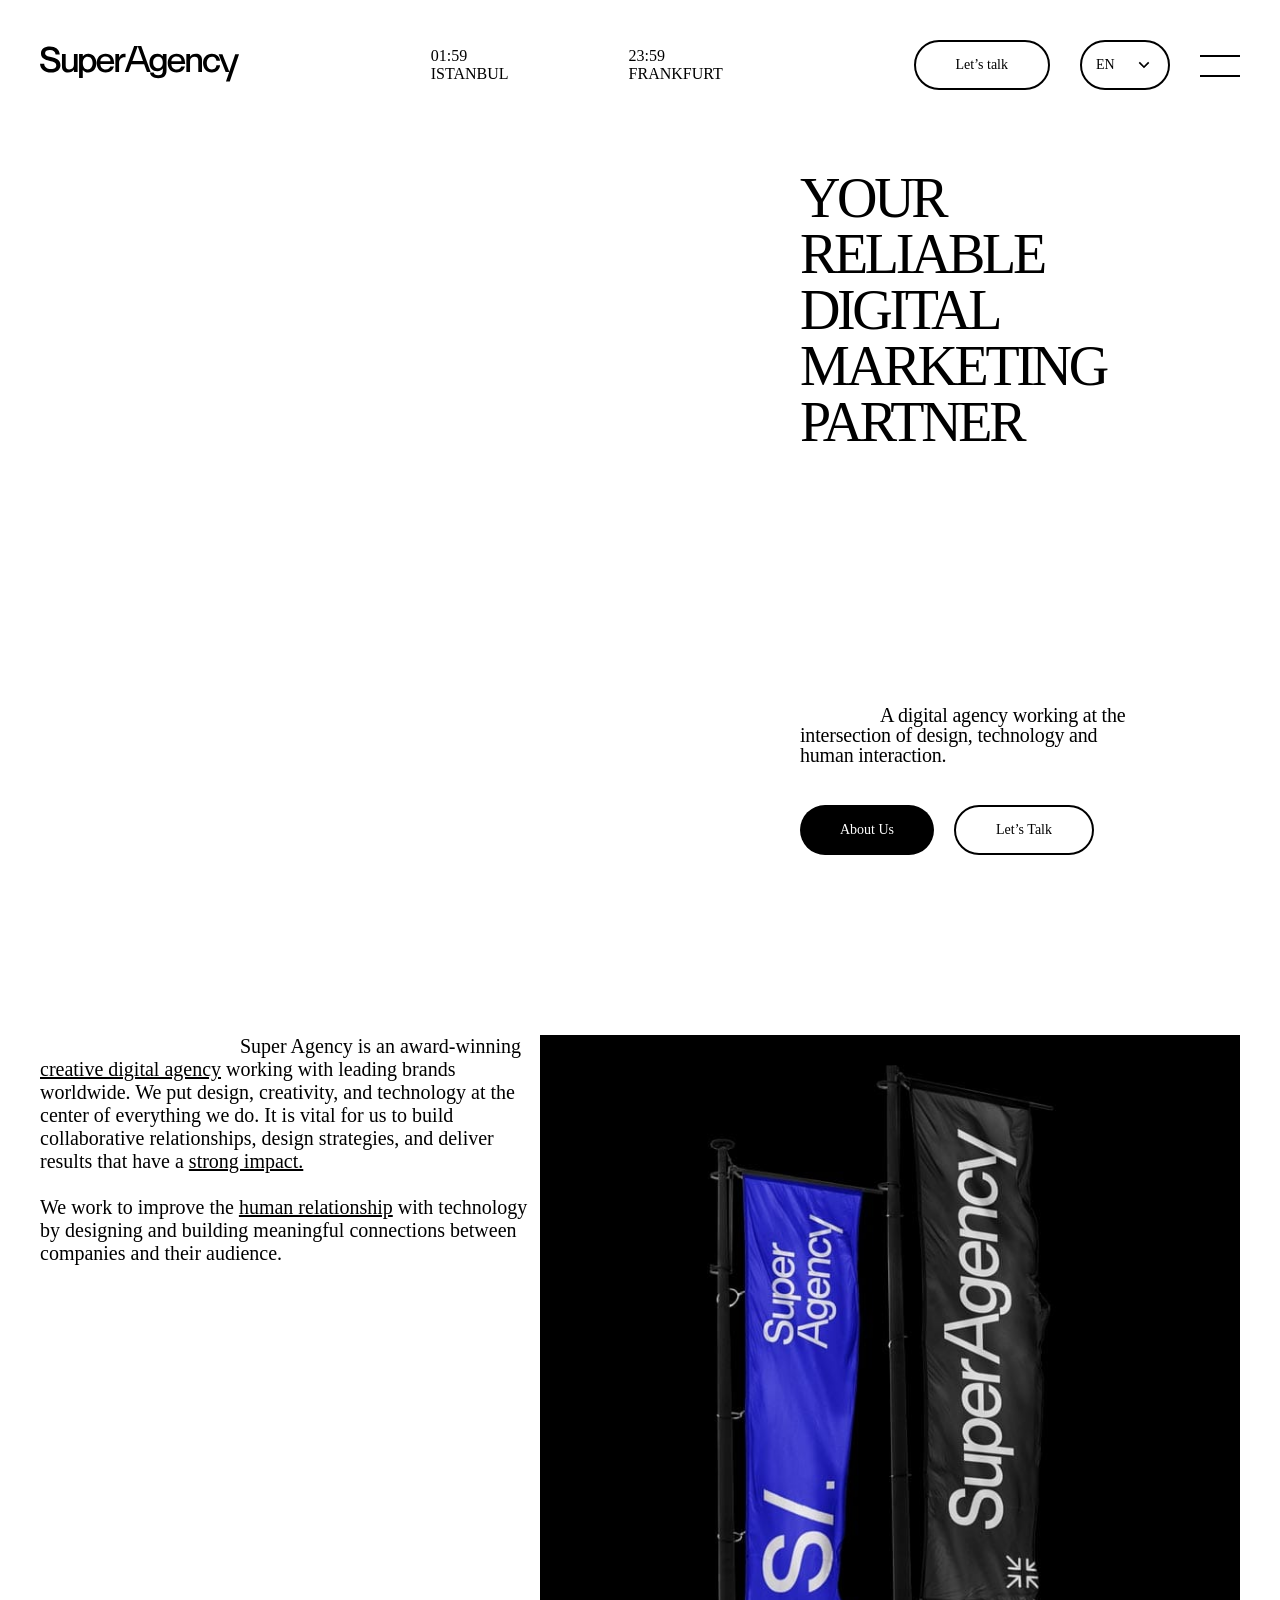
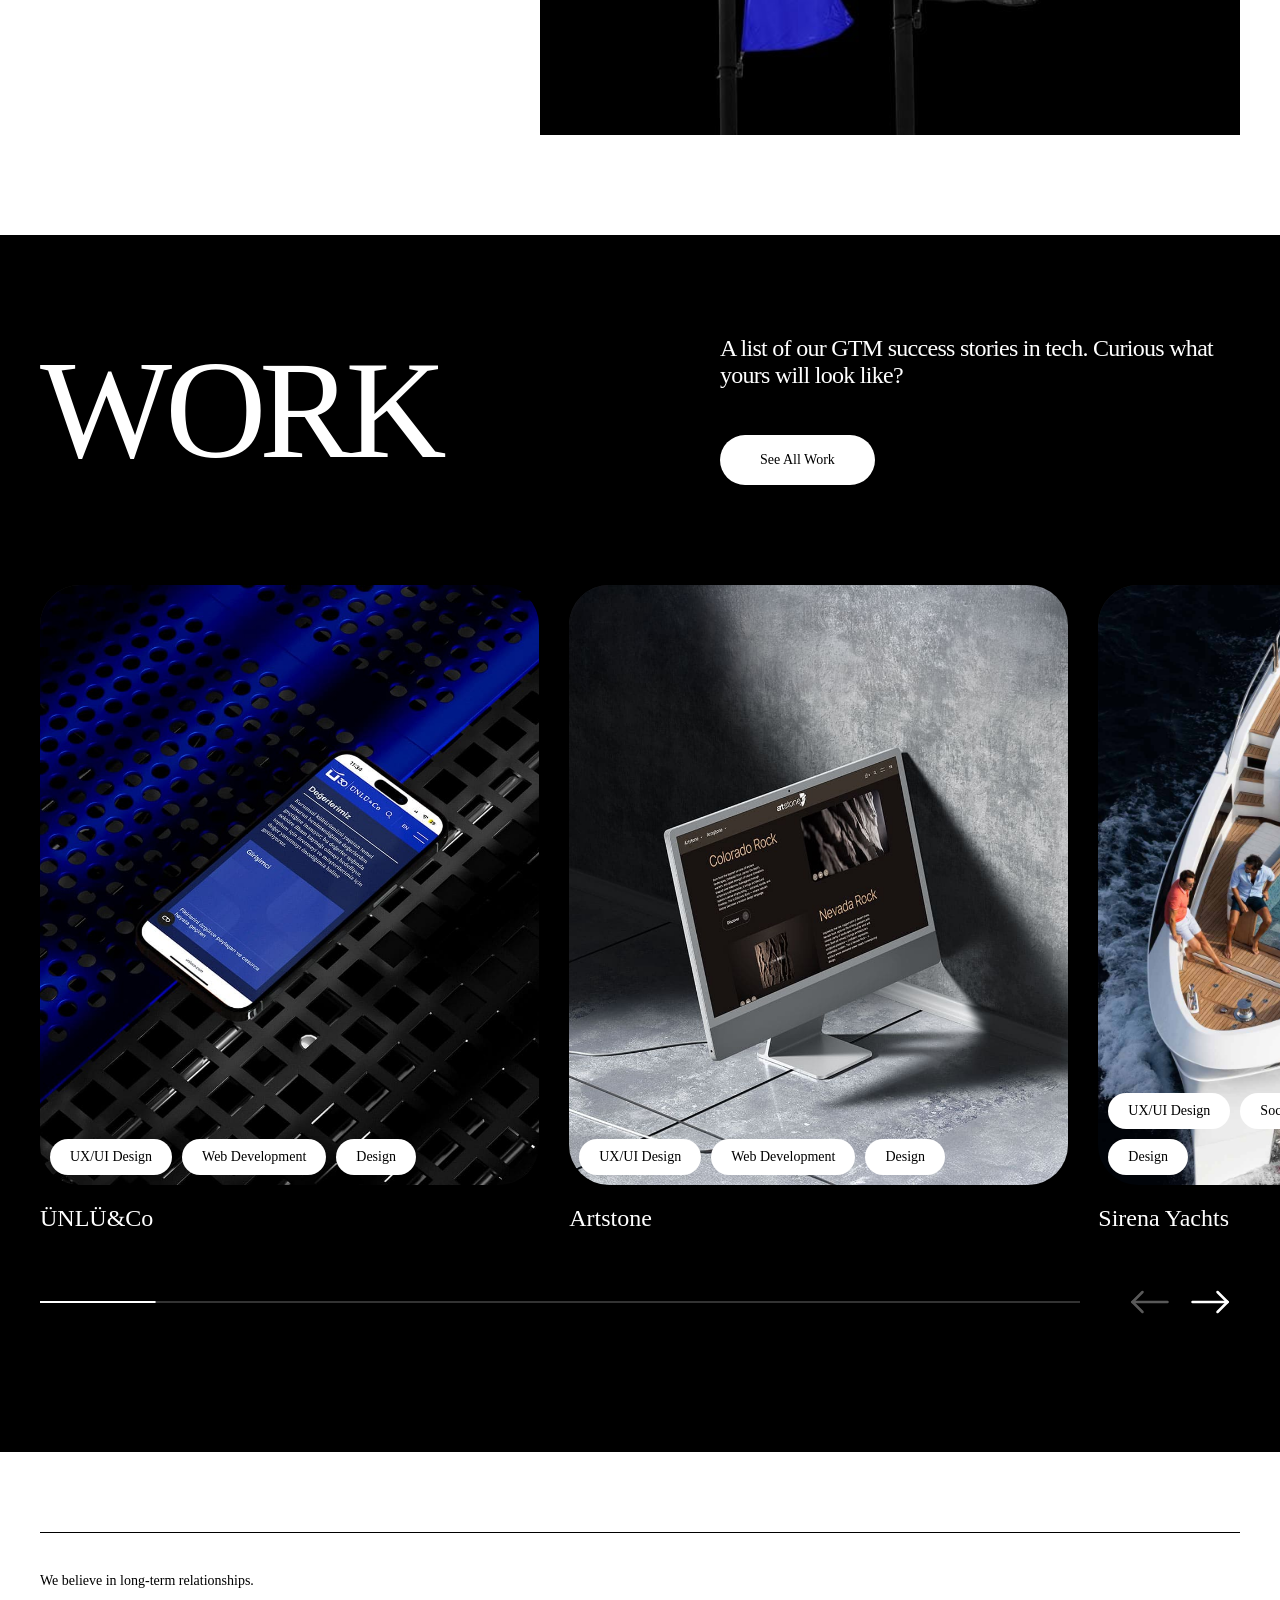
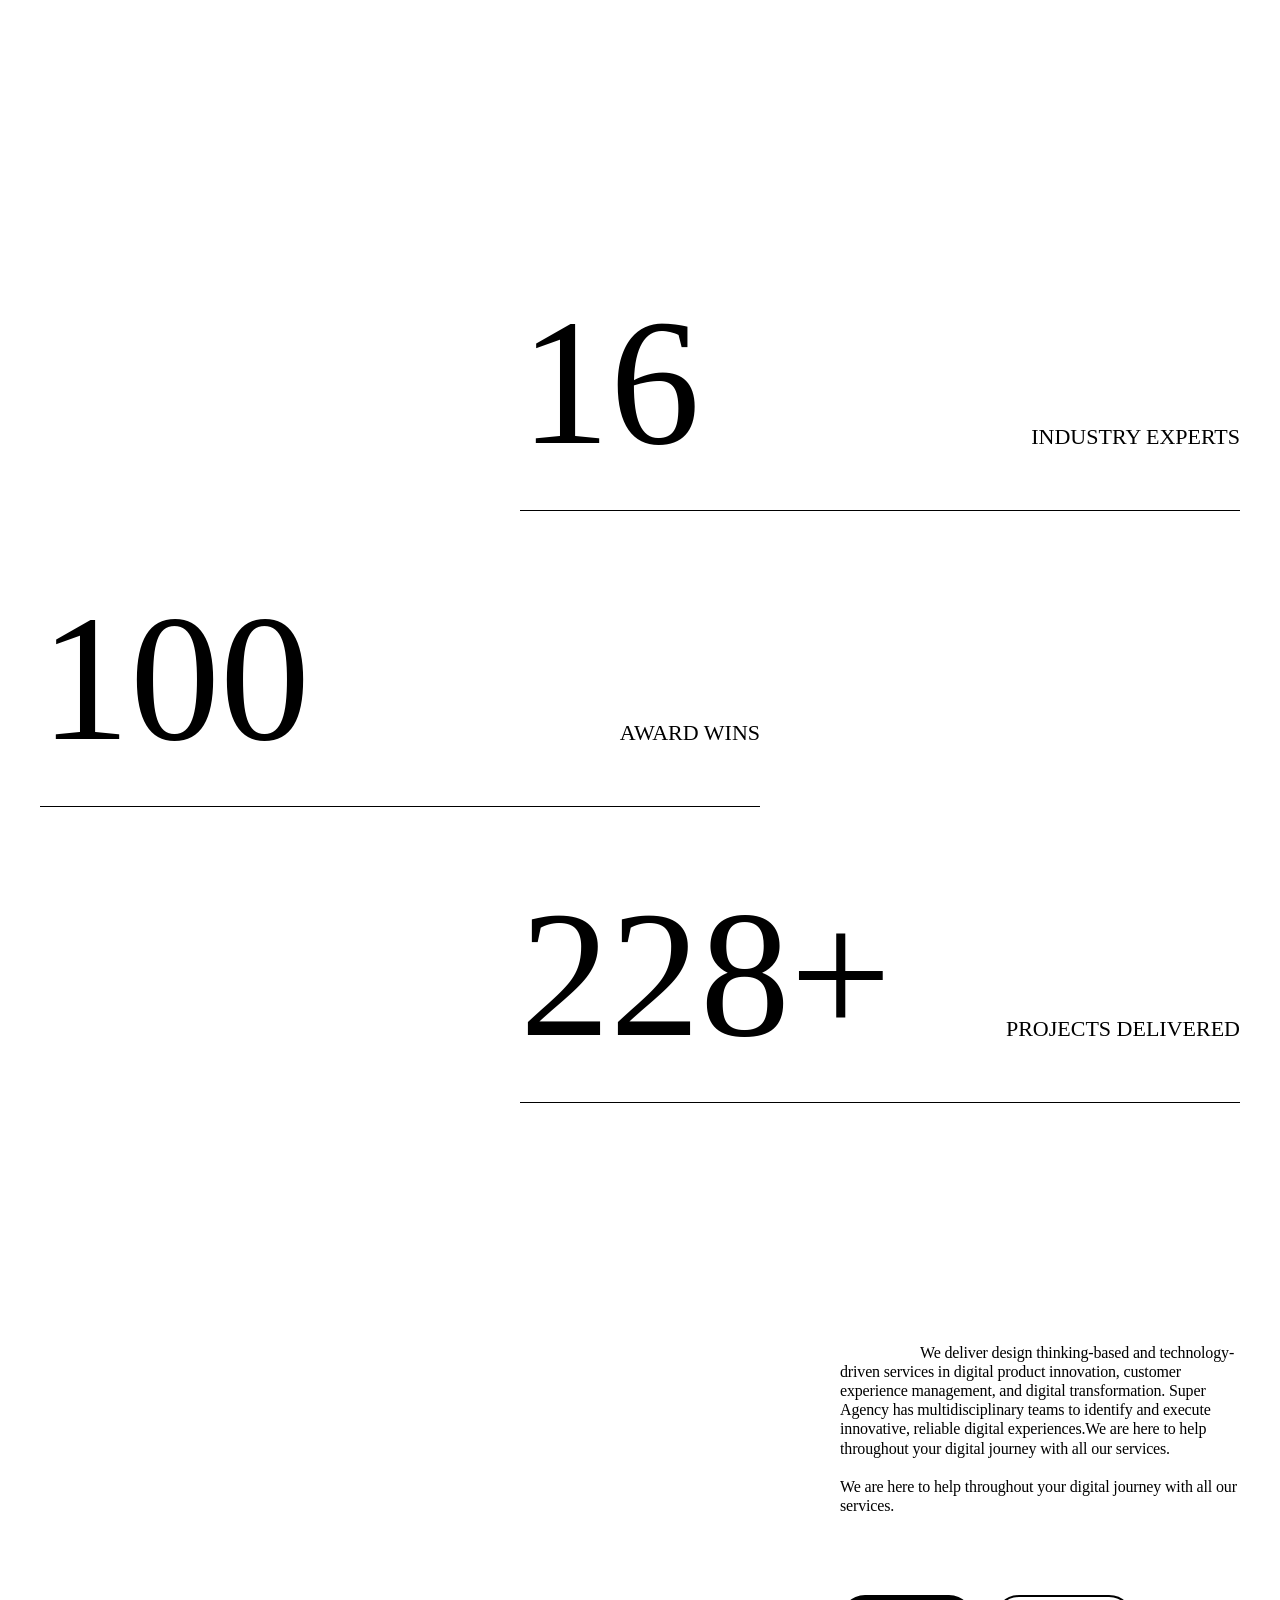
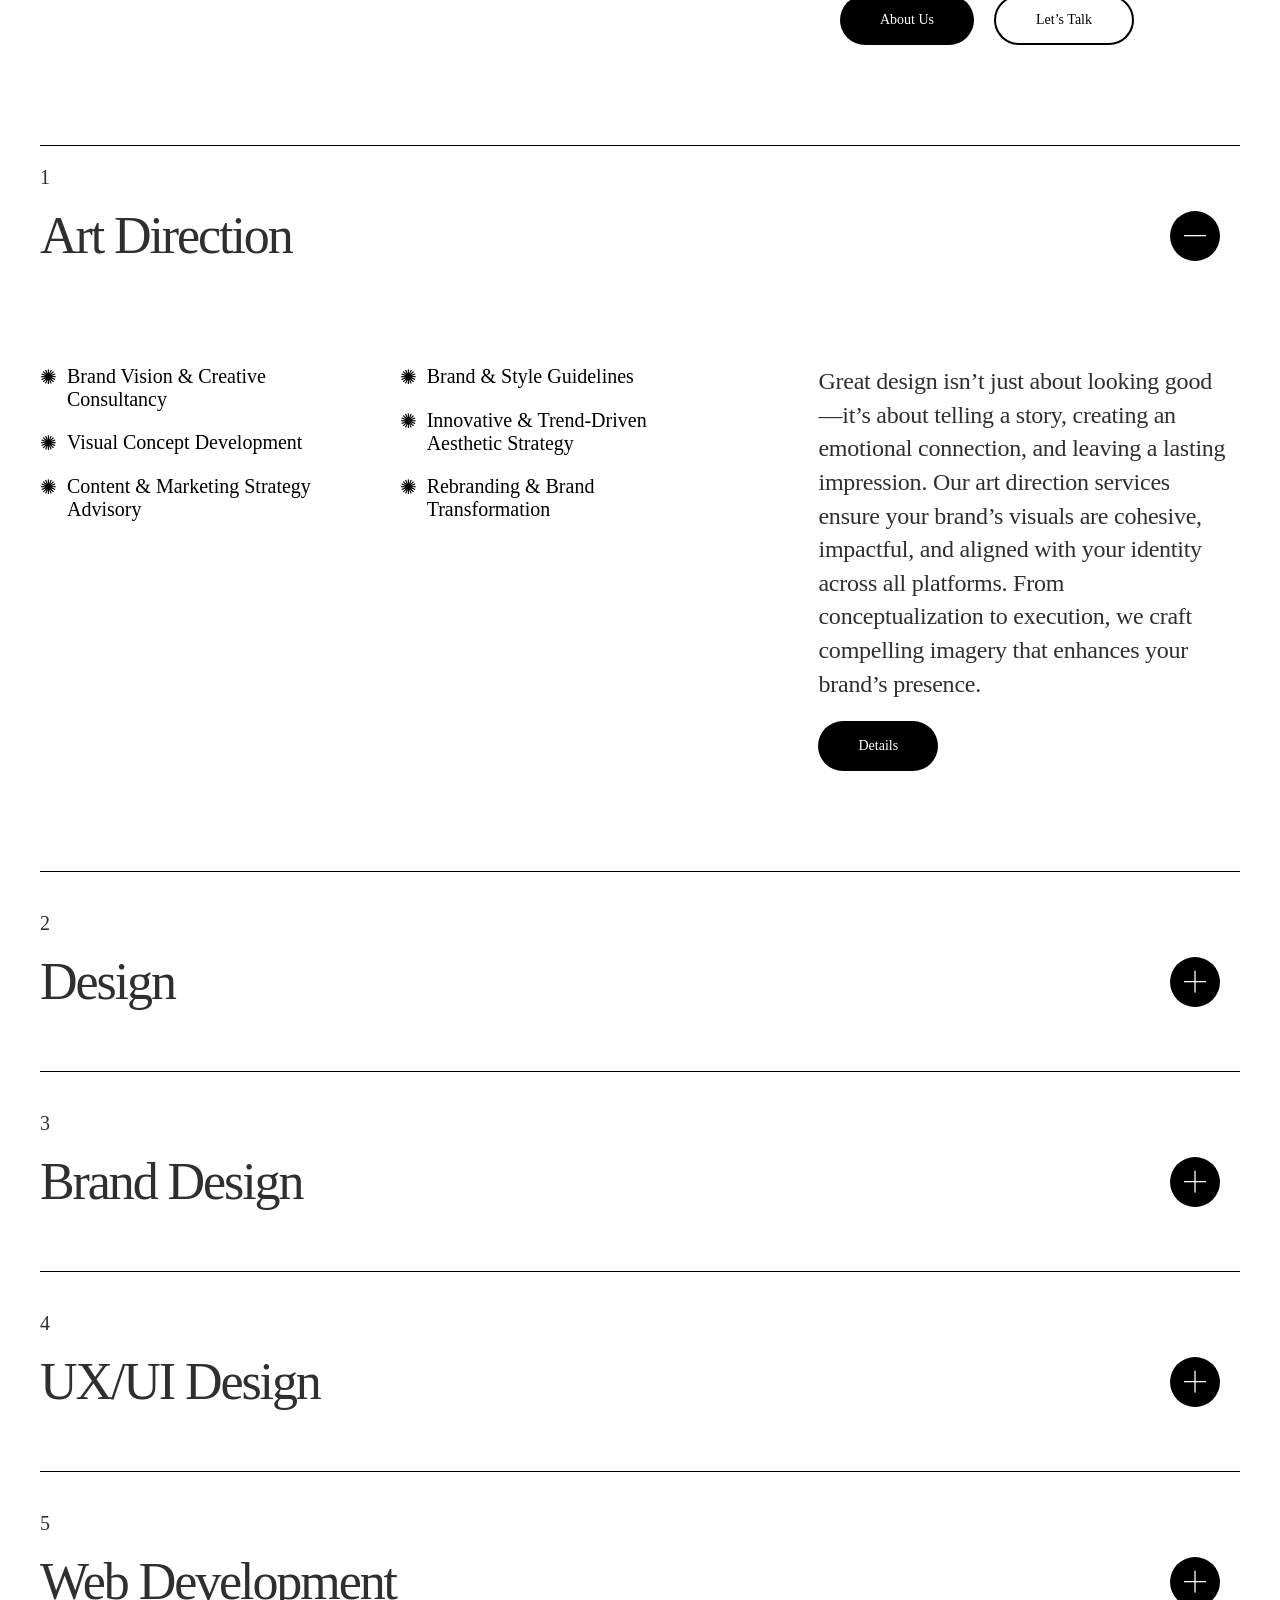
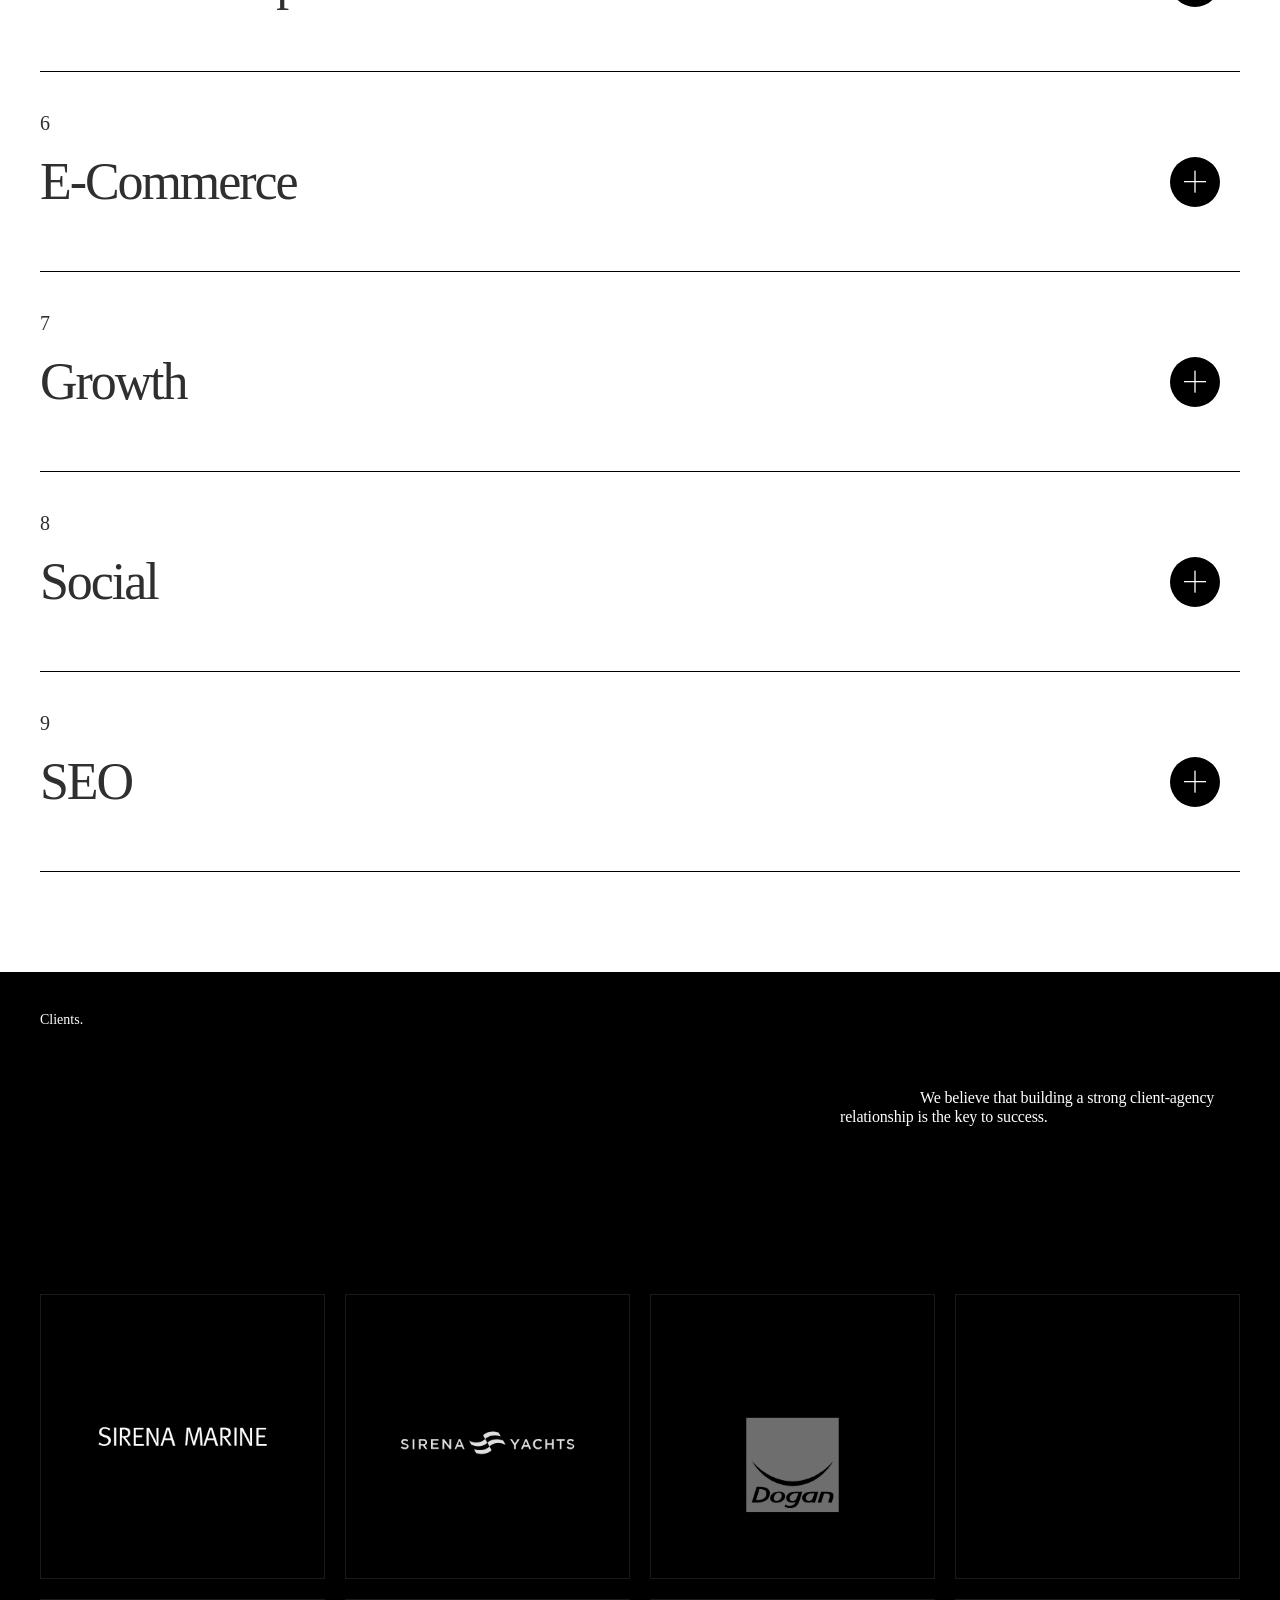
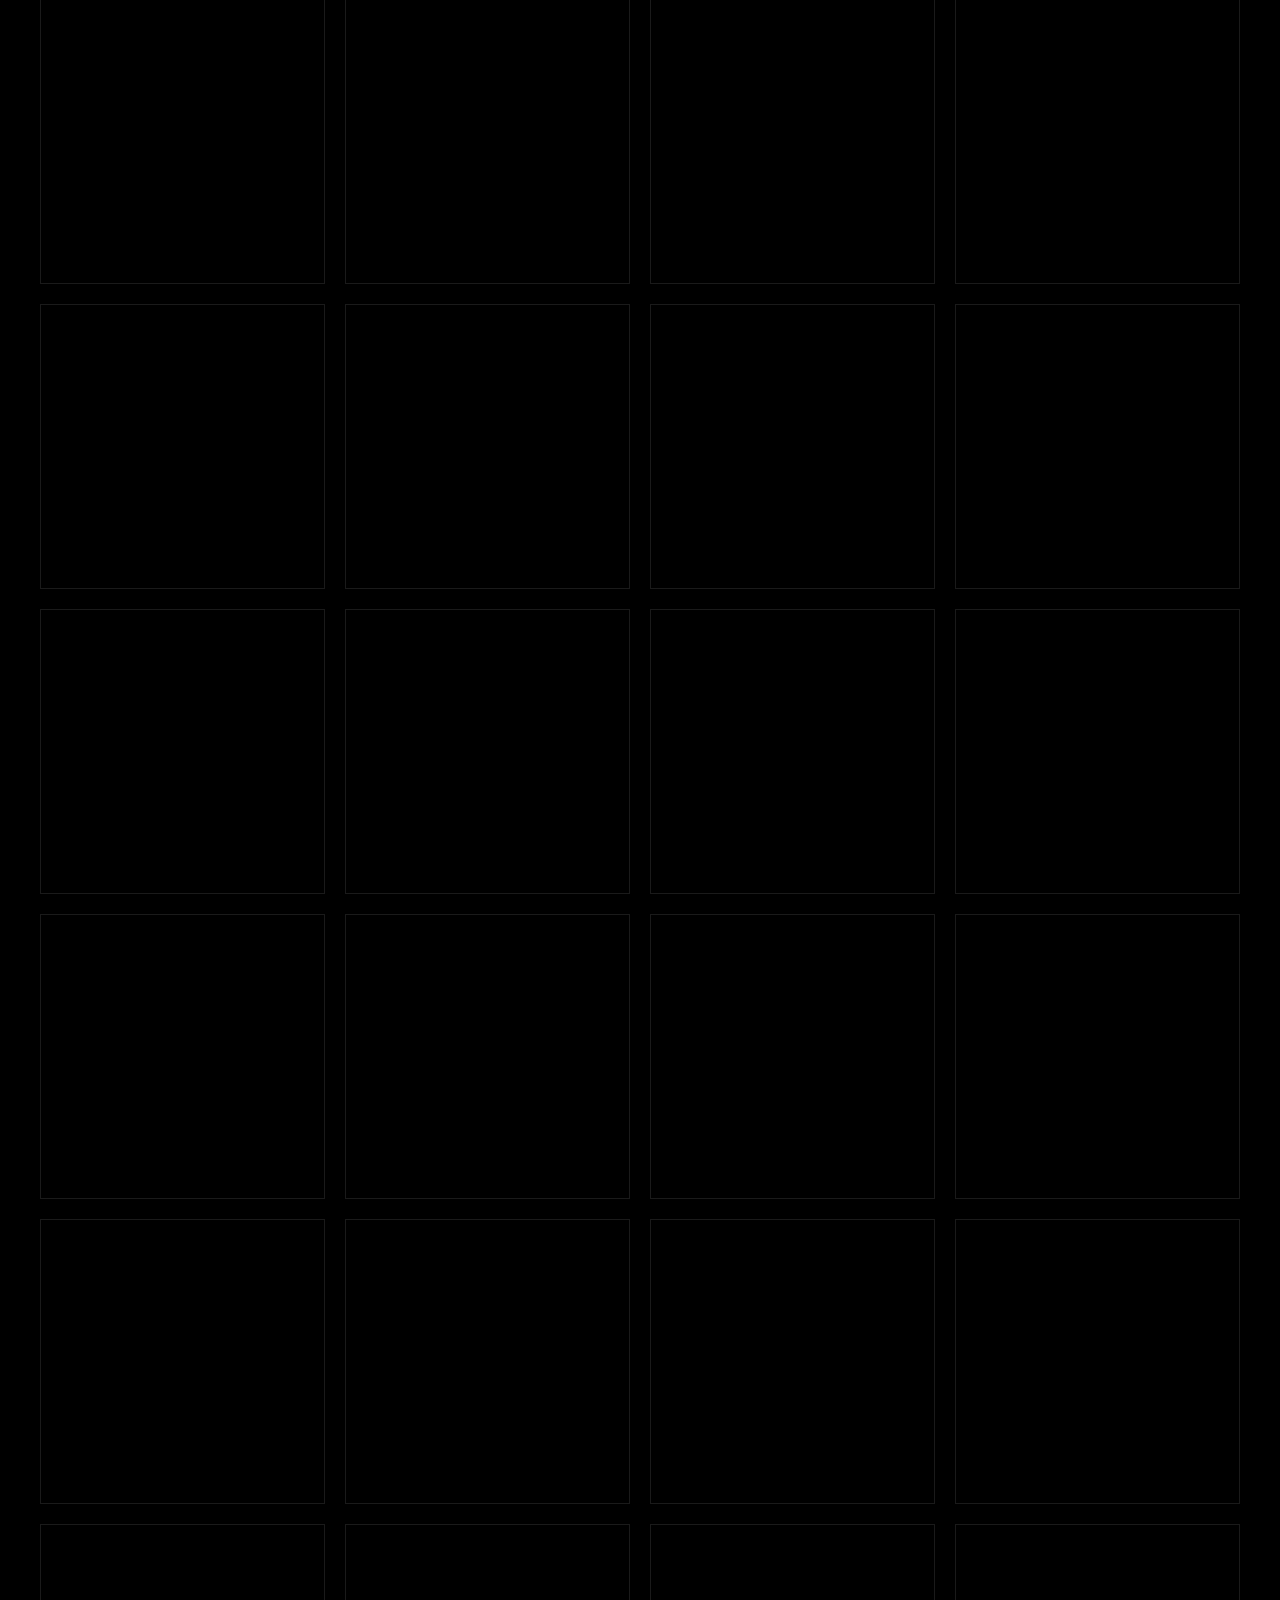
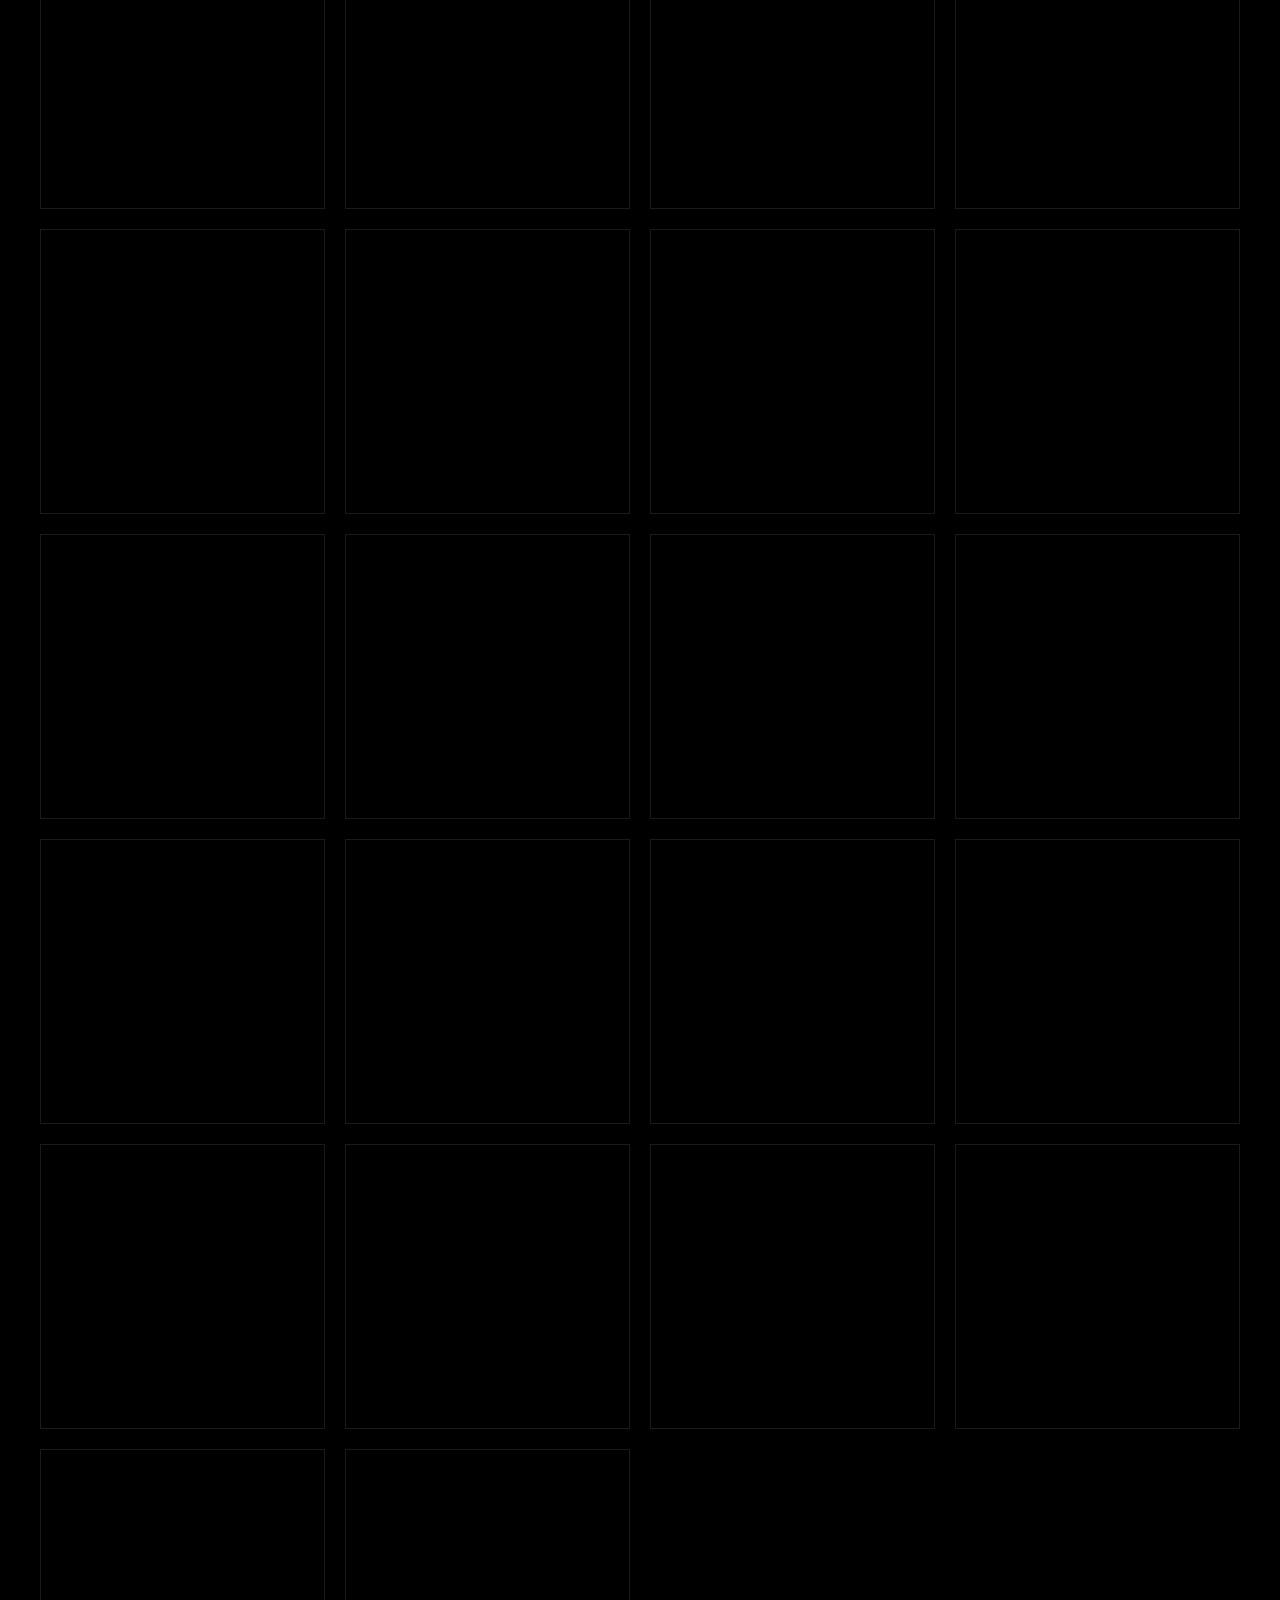
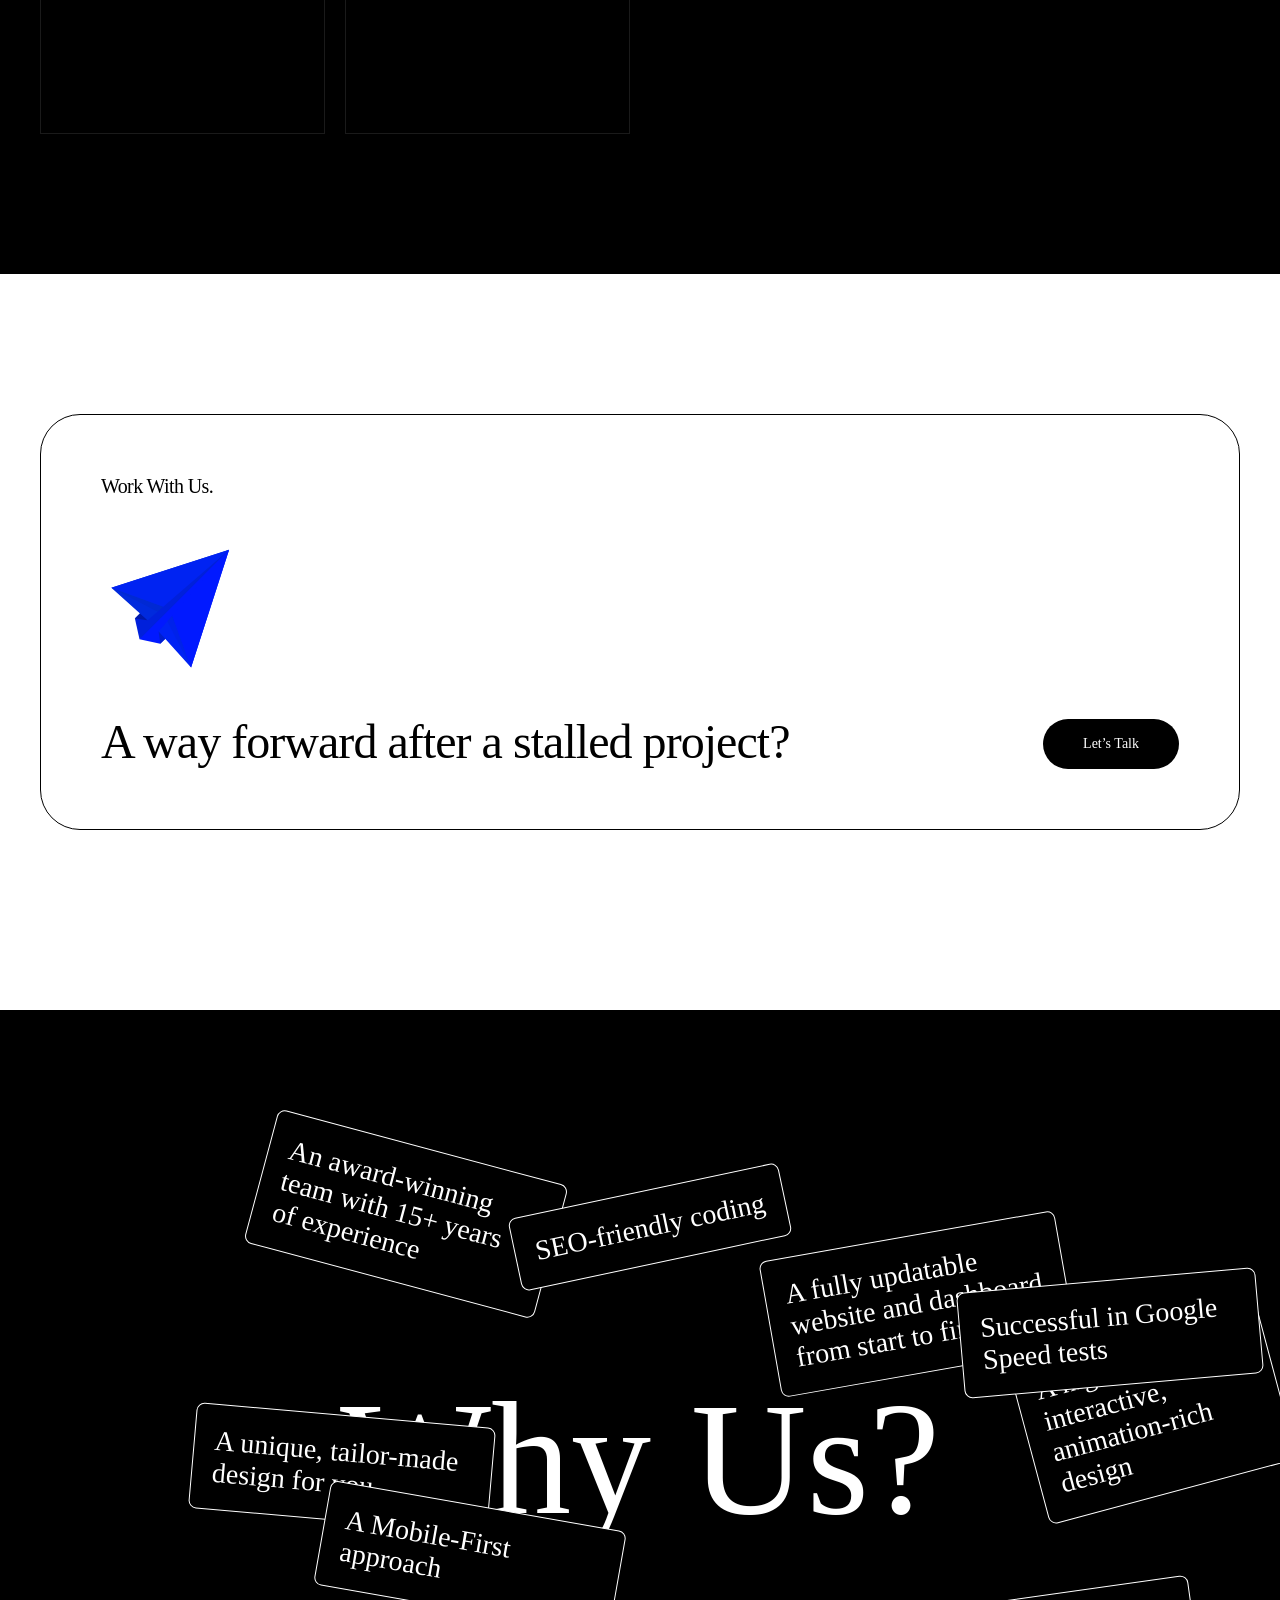
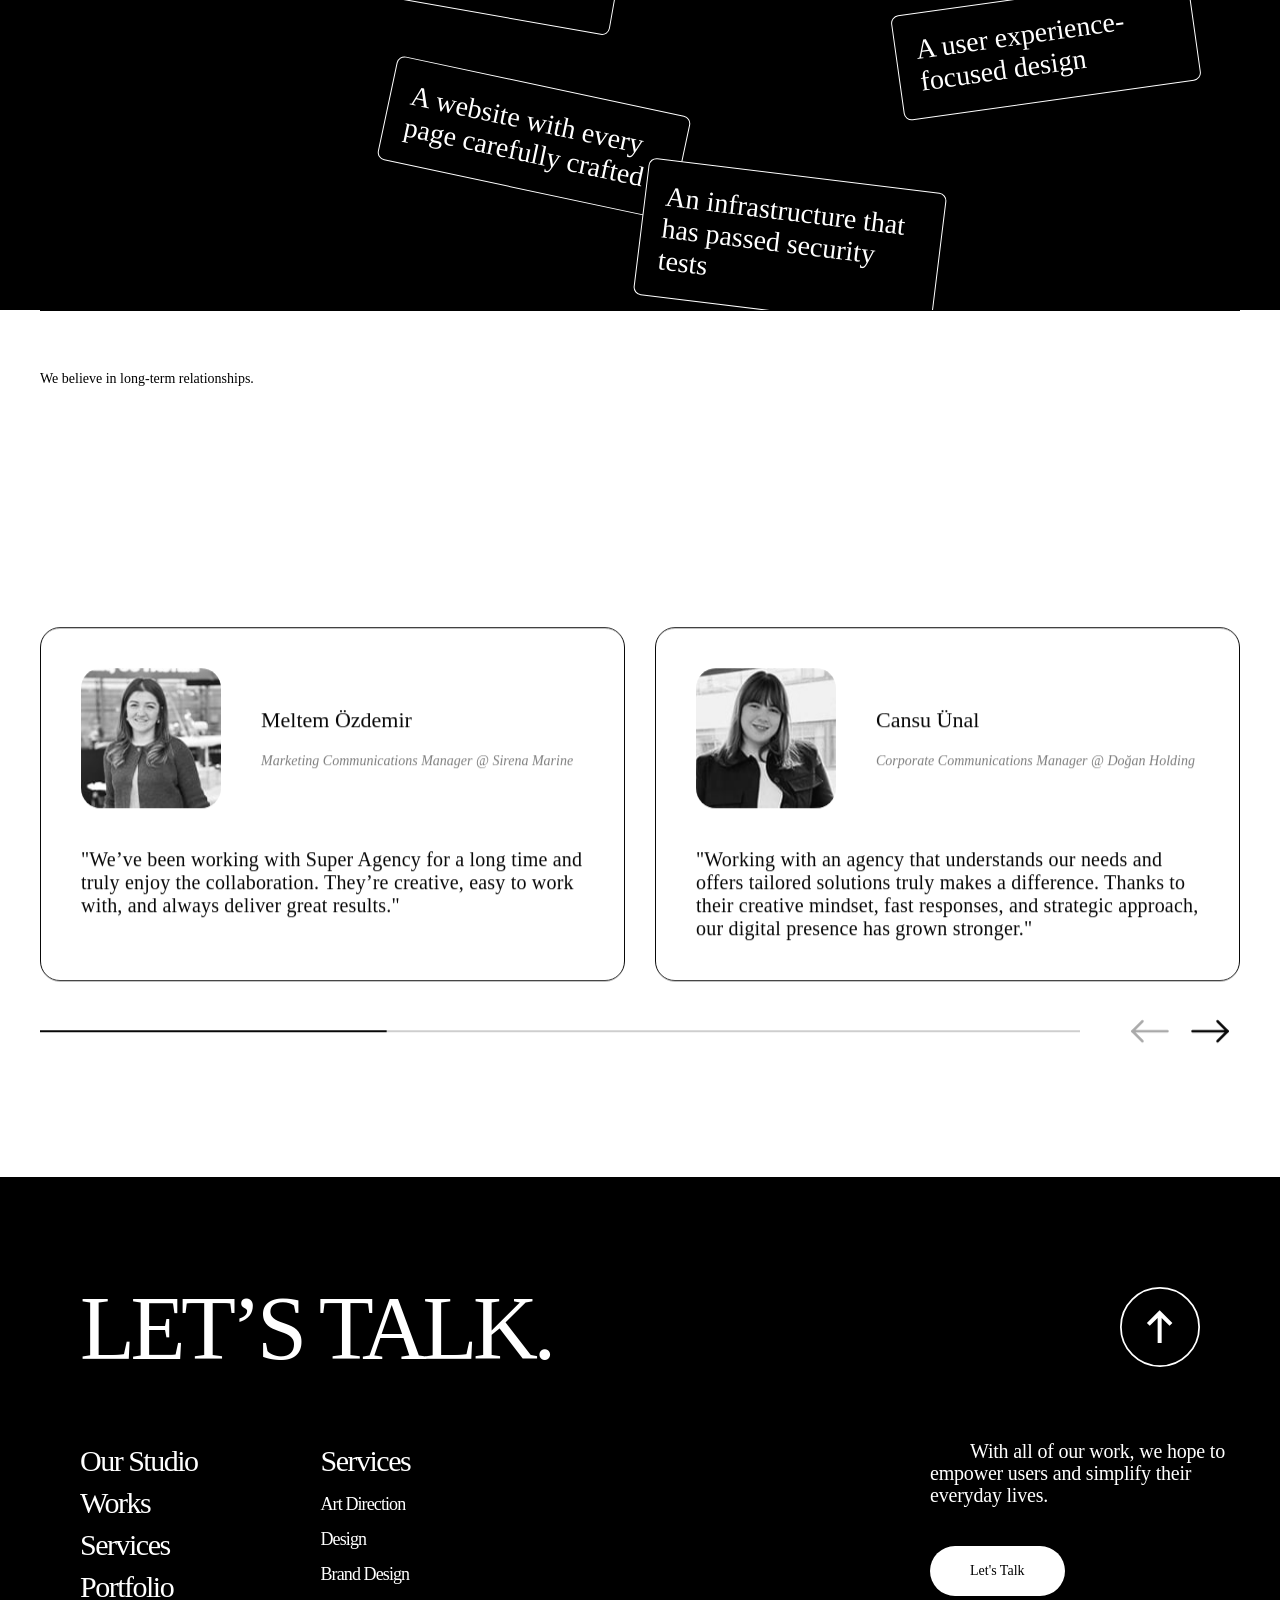
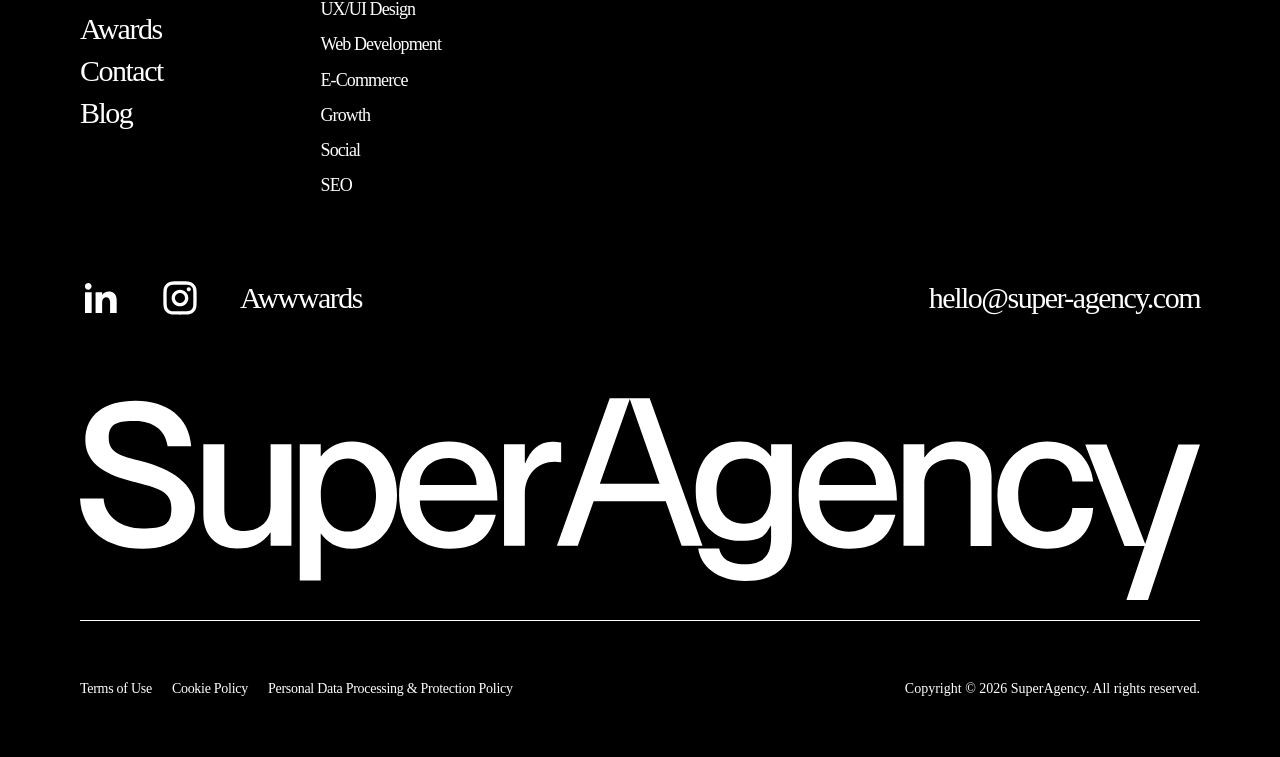
==== index.html @ 036b8840 "Add Services, Work, Portfolio, Our Studio pages; wire up nav menu across all pages" ====
<!DOCTYPE html>
<!-- saved from url=(0025)https://super-agency.com/ -->
<html lang="en" class="lenis"><head class=""><meta http-equiv="Content-Type" content="text/html; charset=UTF-8">
	
    <meta name="viewport" content="width=device-width, initial-scale=1" class="">
    <link rel="apple-touch-icon" sizes="180x180" href="https://super-agency.com/wp-content/uploads/2025/03/cropped-favicon-180x180.jpg" class="">
    <link rel="icon" type="image/png" sizes="32x32" href="https://super-agency.com/wp-content/uploads/2025/03/cropped-favicon-180x180.jpg" class="">
	<link rel="icon" href="https://super-agency.com/wp-content/uploads/2025/03/cropped-favicon-180x180.jpg" type="image/png" class="">
    <link rel="manifest" href="https://super-agency.com/wp-content/uploads/2025/03/cropped-favicon-180x180.jpg" class="">

    <link href="./assets/layout.min.css" rel="stylesheet" class="">
    <link href="./assets/lenis.css" rel="stylesheet" class="">
    <link href="./assets/swiper-bundle.min.css" rel="stylesheet" class="">
    <script type="text/javascript" async="" src="./assets/js" class=""></script><script type="text/javascript" async="" src="./assets/analytics.js" class=""></script><script async="" src="./assets/gtm.js" class=""></script><script src="./assets/jquery.min.js" class=""></script>
    <script src="./assets/common.js" class=""></script>
    <script src="./assets/moment.min.js" class=""></script>
    <script src="./assets/moment-timezone-with-data.min.js" class=""></script>
    <script src="./assets/time.js" class=""></script>
    
    	<link rel="alternate" hreflang="x-default" href="https://super-agency.com/" class="">

	<meta name="robots" content="index, follow, max-image-preview:large, max-snippet:-1, max-video-preview:-1" class="">
<link rel="alternate" hreflang="en" href="https://super-agency.com/" class="">
<link rel="alternate" hreflang="de" href="https://super-agency.com/de/" class="">

	<!-- This site is optimized with the Yoast SEO plugin v28.2 - https://yoast.com/product/yoast-seo-wordpress/ -->
	<title class="">Corporate Website &amp; Brand Identity Agency | SuperAgency</title>
	<meta name="description" content="What if your digital presence was built by an award-winning agency that treats every page as a strategic decision? No templates. That&#39;s exactly what we do." class="">
	<link rel="canonical" href="https://super-agency.com/" class="">
	<meta property="og:locale" content="en_US" class="">
	<meta property="og:type" content="website" class="">
	<meta property="og:title" content="Corporate Website &amp; Brand Identity Agency | SuperAgency" class="">
	<meta property="og:description" content="What if your digital presence was built by an award-winning agency that treats every page as a strategic decision? No templates. That&#39;s exactly what we do." class="">
	<meta property="og:url" content="https://super-agency.com/" class="">
	<meta property="og:site_name" content="SuperAgency" class="">
	<meta property="article:modified_time" content="2026-03-26T13:29:26+00:00" class="">
	<meta property="og:image" content="https://super-agency.com/wp-content/uploads/2025/03/logo_big.png" class="">
	<meta property="og:image:width" content="800" class="">
	<meta property="og:image:height" content="600" class="">
	<meta property="og:image:type" content="image/png" class="">
	<meta name="twitter:card" content="summary_large_image" class="">
	<script type="application/ld+json" class="yoast-schema-graph">{"@context":"https:\/\/schema.org","@graph":[{"@type":"WebPage","@id":"https:\/\/super-agency.com\/","url":"https:\/\/super-agency.com\/","name":"Corporate Website & Brand Identity Agency | SuperAgency","isPartOf":{"@id":"https:\/\/super-agency.com\/#website"},"about":{"@id":"https:\/\/super-agency.com\/#organization"},"datePublished":"2024-08-15T10:19:41+00:00","dateModified":"2026-03-26T13:29:26+00:00","description":"What if your digital presence was built by an award-winning agency that treats every page as a strategic decision? No templates. That's exactly what we do.","breadcrumb":{"@id":"https:\/\/super-agency.com\/#breadcrumb"},"inLanguage":"en-US","potentialAction":[{"@type":"ReadAction","target":["https:\/\/super-agency.com\/"]}]},{"@type":"BreadcrumbList","@id":"https:\/\/super-agency.com\/#breadcrumb","itemListElement":[{"@type":"ListItem","position":1,"name":"Anasayfa"}]},{"@type":"WebSite","@id":"https:\/\/super-agency.com\/#website","url":"https:\/\/super-agency.com\/","name":"SuperAgency","description":"Your super power for digital experiences","publisher":{"@id":"https:\/\/super-agency.com\/#organization"},"potentialAction":[{"@type":"SearchAction","target":{"@type":"EntryPoint","urlTemplate":"https:\/\/super-agency.com\/?s={search_term_string}"},"query-input":{"@type":"PropertyValueSpecification","valueRequired":true,"valueName":"search_term_string"}}],"inLanguage":"en-US"},{"@type":"Organization","@id":"https:\/\/super-agency.com\/#organization","name":"SuperAgency","url":"https:\/\/super-agency.com\/","logo":{"@type":"ImageObject","inLanguage":"en-US","@id":"https:\/\/super-agency.com\/#\/schema\/logo\/image\/","url":"https:\/\/super-agency.com\/wp-content\/uploads\/2025\/03\/logo_big.png","contentUrl":"https:\/\/super-agency.com\/wp-content\/uploads\/2025\/03\/logo_big.png","width":800,"height":600,"caption":"SuperAgency"},"image":{"@id":"https:\/\/super-agency.com\/#\/schema\/logo\/image\/"},"sameAs":["https:\/\/www.linkedin.com\/company\/superagency-istanbul\/","https:\/\/www.instagram.com\/superagency.creative\/"]}]}</script>
	<meta name="google-site-verification" content="google43e647a94262fc1a" class="">
	<!-- / Yoast SEO plugin. -->


<style id="wp-img-auto-sizes-contain-inline-css" class="">
img:is([sizes=auto i],[sizes^="auto," i]){contain-intrinsic-size:3000px 1500px}
/*# sourceURL=wp-img-auto-sizes-contain-inline-css */
</style>

<style id="classic-theme-styles-inline-css" class="">
/*! This file is auto-generated */
.wp-block-button__link{color:#fff;background-color:#32373c;border-radius:9999px;box-shadow:none;text-decoration:none;padding:calc(.667em + 2px) calc(1.333em + 2px);font-size:1.125em}.wp-block-file__button{background:#32373c;color:#fff;text-decoration:none}
/*# sourceURL=/wp-includes/css/classic-themes.min.css */
</style>

<link rel="stylesheet" id="blankslate-style-css" href="./assets/style.css" media="all" class="">
<meta name="generator" content="WPML ver:4.4.12 stt:1,3;" class="">

		<!-- CPT UI Extended Customizer CSS -->
		<style type="text/css" id="cpt-ui-extended-css" class="">
																										</style>
		<!-- /CPT UI Extended Customizer CSS -->

		<link rel="icon" href="https://super-agency.com/wp-content/uploads/2025/03/cropped-favicon-32x32.jpg" sizes="32x32" class="">
<link rel="icon" href="https://super-agency.com/wp-content/uploads/2025/03/cropped-favicon-192x192.jpg" sizes="192x192" class="">
<link rel="apple-touch-icon" href="https://super-agency.com/wp-content/uploads/2025/03/cropped-favicon-180x180.jpg" class="">
<meta name="msapplication-TileImage" content="https://super-agency.com/wp-content/uploads/2025/03/cropped-favicon-270x270.jpg" class="">
	
		
	<!-- Google Tag Manager -->
	<script class="">(function(w,d,s,l,i){w[l]=w[l]||[];w[l].push({'gtm.start':
	new Date().getTime(),event:'gtm.js'});var f=d.getElementsByTagName(s)[0],
	j=d.createElement(s),dl=l!='dataLayer'?'&l='+l:'';j.async=true;j.src=
	'https://www.googletagmanager.com/gtm.js?id='+i+dl;f.parentNode.insertBefore(j,f);
	})(window,document,'script','dataLayer','GTM-PHJW3L4');</script>
	<!-- End Google Tag Manager -->
    
<style id="__h2d_pseudo_disable">.__h2d-remove-before:not(#__h2d_id_for_specificity):before,.__h2d-remove-after:not(#__h2d_id_for_specificity):after{content:none!important}</style></head>
<body id="top" class="home wp-singular page-template page-template-page-templates page-template-home-page page-template-page-templateshome-page-php page page-id-2 wp-embed-responsive wp-theme-super-new" >
	
	<!-- Google Tag Manager (noscript) -->
	<noscript class=""><iframe src="https://www.googletagmanager.com/ns.html?id=GTM-PHJW3L4"
	height="0" width="0" style="display:none;"></iframe></noscript>
	<!-- End Google Tag Manager (noscript) -->

	<!--
	<div class="modalbox">
        <div class="modalbox-content">
            <div class="head">
                <div class="title">
                    Let’s Talk
                </div>
                <a href="javascript:;" class="modalboxClose">
                    <svg width="20" height="20" viewBox="0 0 20 20" fill="none" xmlns="http://www.w3.org/2000/svg">
                        <rect x="0.807617" y="17.7782" width="24" height="2" rx="1" transform="rotate(-45 0.807617 17.7782)" fill="#767676"/>
                        <rect x="2.22183" y="0.807617" width="24" height="2" rx="1" transform="rotate(45 2.22183 0.807617)" fill="#767676"/>
                    </svg> 
                </a>
            </div>
            <div class="modal-content">
                <div class="content-form fadeUp">
                    <div class="head">
                        <div class="mail-address">
                            <span>
                                To:
                            </span>
                            <div class="mail">
                                hello@super-agency.com
                            </div>
                        </div>
                        <img src="/assets/images/icon/lets-talkpng.png">
                    </div>
                    <form>
                        <div class="form-item">
                            <input type="text" class="write" placeholder></input>
                            <label class="title">Name</label>
                        </div>
                        <div class="form-item">
                            <input type="text" class="write" placeholder></input>
                            <label class="title">Email address</label>
                        </div>
                        <div class="form-item">
                            <input type="text" class="write" placeholder></input>
                            <label class="title">Company</label>
                        </div>
                        <div class="form-item">
                            <input type="text" class="write" placeholder></input>
                            <label class="title">Tell us about your project</label>
                        </div>
                        <div class="form-item">
                            <button class="button primary">
                                Send Now
                            </button>
                        </div>
                    </form>
                </div>
            </div>
        </div>
    </div>
	-->
    
    
	
	<div class="overlay" ></div><header class="">
        <a class="logo" href="https://super-agency.com/">
            <svg viewBox="0 0 189 34" fill="none" xmlns="http://www.w3.org/2000/svg" style="fill: rgb(0, 0, 0);" class="">
                <path d="M10.3683 10.4908C7.04462 9.66283 4.81778 9.19918 4.81778 6.616C4.81778 4.86077 6.51284 3.801 9.33794 3.801C12.6284 3.801 14.3566 5.25818 14.7222 8.00694H18.6774C18.345 3.13865 14.5561 0.423003 9.33945 0.423003C4.12283 0.423003 0.898896 2.77435 0.898896 6.9803C0.898896 11.4843 4.92051 12.9084 8.64148 13.8356C13.3278 14.9948 15.3553 15.5246 15.3553 18.3396C15.3553 20.1611 13.9926 21.7176 10.4695 21.7176C6.21522 21.7176 4.15456 19.7306 3.95514 16.7169H0C0.232655 22.0819 4.65311 25.0941 10.468 25.0941C16.2829 25.0941 19.3074 21.948 19.3074 18.1726C19.3074 12.8752 15.4519 11.7824 10.3683 10.4908ZM32.0294 17.9754C32.0294 20.4923 30.3011 22.1151 27.6089 22.1151C25.2159 22.1151 24.2521 20.6579 24.2521 18.3728V7.67727H20.729V19.3663C20.729 23.2411 23.2217 25.0625 26.3792 25.0625C29.304 25.0625 31.0655 23.7378 31.9629 22.4131H32.0294V24.5989H35.5192V7.67577H32.0294V17.9754ZM45.7122 7.21212C43.0533 7.21212 41.3915 8.47059 40.4941 9.66283H40.4276V7.67577H36.9046V30.3583H40.4276V22.5772H40.4941C41.3915 23.8357 43.0533 25.0941 45.7122 25.0941C50.033 25.0941 53.2569 21.7161 53.2569 16.1539C53.2569 10.5916 50.0315 7.21212 45.7122 7.21212ZM45.0475 22.246C42.2224 22.246 40.4609 19.8947 40.4609 16.1524C40.4609 12.4101 42.2224 10.0587 45.0475 10.0587C48.1053 10.0587 49.7339 12.8406 49.7339 16.1524C49.7323 19.4641 48.1038 22.246 45.0475 22.246ZM61.9422 7.21212C56.8238 7.21212 53.6014 10.6564 53.6014 16.1524C53.6014 21.6484 56.8253 25.0926 62.1084 25.0926C66.4624 25.0926 68.9884 22.6419 69.851 19.4295H66.3612C66.062 20.4562 64.8988 22.2445 62.0072 22.2445C58.9162 22.2445 57.0882 19.8932 57.0882 17.045H70.1154C70.1184 11.0206 67.4262 7.21212 61.9422 7.21212ZM57.0897 14.4649C57.0897 11.8486 59.1171 9.96088 61.9422 9.96088C64.7673 9.96088 66.6286 11.8486 66.6286 14.4649H57.0897ZM80.8251 10.6564V7.37771C80.3265 7.31147 79.8945 7.27836 79.2962 7.27836C77.0694 7.27836 75.6734 8.73553 74.776 10.8551H74.7096V7.67577H71.2197V24.5974H74.7096V15.9552C74.7096 12.3454 77.4017 10.0934 80.7586 10.6564H80.8251ZM116.086 9.66283H116.019C115.122 8.47059 113.56 7.21212 110.868 7.21212C106.614 7.21212 103.423 10.1265 103.423 15.49C103.423 20.8536 106.614 23.7679 110.868 23.7679C113.56 23.7679 115.122 22.5095 116.019 21.251H116.086V23.3043C116.086 26.3511 114.59 27.6758 111.666 27.6758C108.907 27.6758 107.71 26.5498 107.378 25.0595H103.855C104.221 27.9076 106.913 30.4577 111.797 30.4577C116.681 30.4577 119.573 28.305 119.573 23.4368V7.67577H116.083V9.66283H116.086ZM111.533 20.9213C108.475 20.9213 106.913 18.6031 106.913 15.49C106.913 12.377 108.475 10.0587 111.533 10.0587C114.358 10.0587 116.053 11.9133 116.053 15.49C116.053 19.0667 114.358 20.9213 111.533 20.9213ZM129.036 7.21212C123.918 7.21212 120.695 10.6564 120.695 16.1524C120.695 21.6484 123.919 25.0926 129.202 25.0926C133.556 25.0926 136.082 22.6419 136.945 19.4295H133.455C133.156 20.4562 131.993 22.2445 129.101 22.2445C126.01 22.2445 124.182 19.8932 124.182 17.045H137.209C137.212 11.0206 134.52 7.21212 129.036 7.21212ZM124.184 14.4649C124.184 11.8486 126.211 9.96088 129.036 9.96088C131.861 9.96088 133.722 11.8486 133.722 14.4649H124.184ZM147.454 7.21212C144.529 7.21212 142.767 8.53683 141.87 9.86153H141.803V7.67577H138.314V24.5974H141.803V14.2993C141.803 11.7824 143.532 10.1596 146.224 10.1596C148.617 10.1596 149.581 11.6168 149.581 13.9019V24.5974H153.104V12.9084C153.104 9.03359 150.611 7.21212 147.454 7.21212ZM162.478 10.0602C165.469 10.0602 166.566 12.1466 166.699 13.8688H170.189C169.757 10.0271 166.865 7.21212 162.445 7.21212C157.393 7.21212 154.104 10.8551 154.104 16.1524C154.104 21.4497 157.394 25.0926 162.478 25.0926C166.898 25.0926 169.923 22.2114 170.187 18.3035H166.698C166.565 20.1912 165.468 22.2445 162.477 22.2445C159.02 22.2445 157.591 19.3302 157.591 16.1509C157.594 12.9746 159.055 10.0602 162.478 10.0602ZM95.6969 0H88.9741L80.1075 24.5974H83.6154L86.2789 17.1534H98.3936L101.057 24.5974H104.565L95.6969 0ZM87.3168 14.2406L92.3506 0.12946L97.3527 14.2406H87.3168ZM184.488 7.74351L178.913 24.2993L172.417 7.74351H168.831L175.434 24.6185H178.808L175.755 33.64H179.376L188.109 7.74501H184.488V7.74351Z"></path>
            </svg>  
        </a>
        <div class="time-zone-items" style="color: rgb(0, 0, 0);">
            <div class="item">
                <span class="time" id="time-istanbul">10:40</span>
                <span class="location">ISTANBUL</span>
            </div>
            <div class="item">
                <span class="time" id="time-frankfurt">09:40</span>
                <span class="location">FRANKFURT</span>
            </div>
        </div>
        <div class="right">
							<a class="button border dark" href="https://super-agency.com/contact" style="border-color: rgb(0, 0, 0); color: rgb(0, 0, 0);">Let’s talk</a>
				
            
			
            <div class="lang-button">
				
               <div class="lang-menu-item">
                    <div class="lang-item">
                        <span class="">
                            <li class="">en</li>                        </span>
                        <svg xmlns="http://www.w3.org/2000/svg" viewBox="0 0 24 24" fill="currentColor" class="">
                            <path d="M11.9999 13.1714L16.9497 8.22168L18.3639 9.63589L11.9999 15.9999L5.63599 9.63589L7.0502 8.22168L11.9999 13.1714Z"></path>
                        </svg>
                    </div>
                    <ul class="select-lang-menu">
                        <li class=""><a href="https://super-agency.com/de/" class="">de</a></li>                    </ul>
               </div>
			
            </div>

            <div class="menu-button menu-open">
                <div class="lines">
                    <div class="line" style="background-color: rgb(0, 0, 0);"></div>
                    <div class="line" style="background-color: rgb(0, 0, 0);"></div>
                </div>
            </div>
        </div>
    </header>

			<div class="menu-content">
	<div class="menu">
		<ul class="">
			<li class="">
				<a class="link transparent light line-animated" href="work.html" >
					Our Work
				</a>
			</li>
			<li class="">
				<a class="link transparent light line-animated" href="services.html" >
					Services
				</a>
			</li>
			<li class="">
				<a class="link transparent light line-animated" href="our-studio.html" >
					About
				</a>
			</li>
			<li class="">
				<a class="link transparent light line-animated" href="portfolio.html" >
					Portfolio
				</a>
			</li>
			<li class="">
				<a class="link transparent light line-animated" href="https://super-agency.com/awards" >
					Awards
				</a>
			</li>
			<li class="">
				<a class="link transparent light line-animated" href="https://super-agency.com/blog" >
					Blog
				</a>
			</li>
			<li class="">
				<a class="link transparent light line-animated" href="https://super-agency.com/contact" >
					Contact
				</a>
			</li>
		</ul>
	</div>
	<div class="bottom">
		<ul class="social">
			<li class="">
				<a href="https://www.linkedin.com/company/superagency-istanbul/" target="_blank"  class="">
					<svg xmlns="http://www.w3.org/2000/svg" viewBox="0 0 24 24" fill="currentColor" class=""><path d="M6.94048 4.99993C6.94011 5.81424 6.44608 6.54702 5.69134 6.85273C4.9366 7.15845 4.07187 6.97605 3.5049 6.39155C2.93793 5.80704 2.78195 4.93715 3.1105 4.19207C3.43906 3.44699 4.18654 2.9755 5.00048 2.99993C6.08155 3.03238 6.94097 3.91837 6.94048 4.99993ZM7.00048 8.47993H3.00048V20.9999H7.00048V8.47993ZM13.3205 8.47993H9.34048V20.9999H13.2805V14.4299C13.2805 10.7699 18.0505 10.4299 18.0505 14.4299V20.9999H22.0005V13.0699C22.0005 6.89993 14.9405 7.12993 13.2805 10.1599L13.3205 8.47993Z"></path></svg>
				</a>
			</li>
			<li class="">
				<a href="https://www.instagram.com/superagency.creative/" target="_blank"  class="">
<svg xmlns="http://www.w3.org/2000/svg" viewBox="0 0 24 24" fill="currentColor" class=""><path d="M12.001 9C10.3436 9 9.00098 10.3431 9.00098 12C9.00098 13.6573 10.3441 15 12.001 15C13.6583 15 15.001 13.6569 15.001 12C15.001 10.3427 13.6579 9 12.001 9ZM12.001 7C14.7614 7 17.001 9.2371 17.001 12C17.001 14.7605 14.7639 17 12.001 17C9.24051 17 7.00098 14.7629 7.00098 12C7.00098 9.23953 9.23808 7 12.001 7ZM18.501 6.74915C18.501 7.43926 17.9402 7.99917 17.251 7.99917C16.5609 7.99917 16.001 7.4384 16.001 6.74915C16.001 6.0599 16.5617 5.5 17.251 5.5C17.9393 5.49913 18.501 6.0599 18.501 6.74915ZM12.001 4C9.5265 4 9.12318 4.00655 7.97227 4.0578C7.18815 4.09461 6.66253 4.20007 6.17416 4.38967C5.74016 4.55799 5.42709 4.75898 5.09352 5.09255C4.75867 5.4274 4.55804 5.73963 4.3904 6.17383C4.20036 6.66332 4.09493 7.18811 4.05878 7.97115C4.00703 9.0752 4.00098 9.46105 4.00098 12C4.00098 14.4745 4.00753 14.8778 4.05877 16.0286C4.0956 16.8124 4.2012 17.3388 4.39034 17.826C4.5591 18.2606 4.7605 18.5744 5.09246 18.9064C5.42863 19.2421 5.74179 19.4434 6.17187 19.6094C6.66619 19.8005 7.19148 19.9061 7.97212 19.9422C9.07618 19.9939 9.46203 20 12.001 20C14.4755 20 14.8788 19.9934 16.0296 19.9422C16.8117 19.9055 17.3385 19.7996 17.827 19.6106C18.2604 19.4423 18.5752 19.2402 18.9074 18.9085C19.2436 18.5718 19.4445 18.2594 19.6107 17.8283C19.8013 17.3358 19.9071 16.8098 19.9432 16.0289C19.9949 14.9248 20.001 14.5389 20.001 12C20.001 9.52552 19.9944 9.12221 19.9432 7.97137C19.9064 7.18906 19.8005 6.66149 19.6113 6.17318C19.4434 5.74038 19.2417 5.42635 18.9084 5.09255C18.573 4.75715 18.2616 4.55693 17.8271 4.38942C17.338 4.19954 16.8124 4.09396 16.0298 4.05781C14.9258 4.00605 14.5399 4 12.001 4ZM12.001 2C14.7176 2 15.0568 2.01 16.1235 2.06C17.1876 2.10917 17.9135 2.2775 18.551 2.525C19.2101 2.77917 19.7668 3.1225 20.3226 3.67833C20.8776 4.23417 21.221 4.7925 21.476 5.45C21.7226 6.08667 21.891 6.81333 21.941 7.8775C21.9885 8.94417 22.001 9.28333 22.001 12C22.001 14.7167 21.991 15.0558 21.941 16.1225C21.8918 17.1867 21.7226 17.9125 21.476 18.55C21.2218 19.2092 20.8776 19.7658 20.3226 20.3217C19.7668 20.8767 19.2076 21.22 18.551 21.475C17.9135 21.7217 17.1876 21.89 16.1235 21.94C15.0568 21.9875 14.7176 22 12.001 22C9.28431 22 8.94514 21.99 7.87848 21.94C6.81431 21.8908 6.08931 21.7217 5.45098 21.475C4.79264 21.2208 4.23514 20.8767 3.67931 20.3217C3.12348 19.7658 2.78098 19.2067 2.52598 18.55C2.27848 17.9125 2.11098 17.1867 2.06098 16.1225C2.01348 15.0558 2.00098 14.7167 2.00098 12C2.00098 9.28333 2.01098 8.94417 2.06098 7.8775C2.11014 6.8125 2.27848 6.0875 2.52598 5.45C2.78014 4.79167 3.12348 4.23417 3.67931 3.67833C4.23514 3.1225 4.79348 2.78 5.45098 2.525C6.08848 2.2775 6.81348 2.11 7.87848 2.06C8.94514 2.0125 9.28431 2 12.001 2Z"></path></svg>
				</a>
			</li>
		</ul>
		
		<div class="nav">
			<ul class="">
				<li class="">
					<a class="link dark line-animated" href="https://super-agency.com/terms-of-use/" >Terms &amp; Conditions</a>
				</li>
				<li class="">
					<a class="link dark line-animated" href="https://super-agency.com/cookie-policy/" >Cookie Policy</a>
				</li>
				<li class="">
					<a class="link dark line-animated" href="https://super-agency.com/personal-data-protection/" >Personal Data Processing &amp; Protection Policy</a>
				</li>
			</ul>

			<span class="">
				<a class="link dark line-animated" href="mailto:hello@super-agency.com" >hello@super-agency.com</a>
			</span>
		</div>
	</div>
</div>	
	<main class="">
<div class="start load-animated type-3" >
	<div class="video">
		<video playsinline="" autoplay="" loop="" muted="" poster="https://super-agency.com/wp-content/themes/super-new/assets/video/cover.jpg" __h2d_shadowroot="164" class="">
			<source src="/wp-content/uploads/2025/04/SuperAgency-short.mp4" type="video/mp4" class="">
		</video>
		<video playsinline="" autoplay="" loop="" muted="" poster="https://super-agency.com/wp-content/themes/super-new/assets/video/cover.jpg" class="video-reel" __h2d_shadowroot="277">
			<source src="/wp-content/uploads/2025/04/SuperAgency-short.mp4" type="video/mp4" class="">
		</video>
		<a class="link light large line-animated" id="play-reel">
			<span class="text">Play Our Reel</span>
		</a>
		<i id="close-reel" class="">
			<svg xmlns="http://www.w3.org/2000/svg" viewBox="0 0 24 24" fill="none" stroke="currentColor" stroke-linecap="round" stroke-linejoin="round" width="40" height="40" stroke-width="1" class="">
				<path d="M18 6l-12 12"></path>
				<path d="M6 6l12 12"></path>
			  </svg>
		</i>
	</div>
	<div class="caption">
		<span  class="">
			YOUR RELIABLE DIGITAL MARKETING PARTNER
		</span>
		<div class="text-caption">
			<p class="">
				A digital agency working at the
				intersection of design, technology and 
				human interaction.
			</p>
			<div class="buttons">
				<a class="button primary" href="our-studio.html">About Us</a>
				<a class="button border dark modalboxOpen" href="https://super-agency.com/contact">Let’s Talk</a>
			</div>
		</div>
	</div>
</div>

<section class="">
	<div class="content-caption image">
		<span class="fadeUp" >
			Super Agency is an award-winning <mark class="">creative digital agency</mark> working with leading brands worldwide. We put design, creativity, and technology at the center of everything we do. It is vital for us to build collaborative relationships, design strategies, and deliver results that have a <mark class="">strong impact.</mark> <br class=""><br class="">

			We work to improve the <mark class="">human relationship</mark> with technology by designing and building meaningful connections between companies and their audience.
		</span>

		<figure class="">
			<img alt="" src="./assets/Super-agency-flag-1.jpg" class="lazy lazy-done" __h2d_shadowroot="425">
		</figure>
	</div>

</section>

<section class="pl works">
	<div class="head fadeUp" >
		<div class="title super textScale" >
			WORK
		</div>
		<div class="caption">
			<span class="">
				A list of our GTM success stories in tech. Curious what yours will look like?
			</span>
			<a class="button secondary" href="work.html">
				See All Work
			</a>
		</div>
	</div>
	<div class="carousel-slider work-cards fadeUp" >
		<div class="swiper carousel-swiper cursor-hover swiper-initialized swiper-horizontal swiper-backface-hidden">
			<div class="swiper-wrapper" id="swiper-wrapper-51fc1082424f6aa2" aria-live="polite">
			
				
					
									
							<div class="swiper-slide item swiper-slide-active" role="group" aria-label="1 / 10" style="width: 581.842px; margin-right: 30px;">
								<figure class="lazy">
									<a href="https://super-agency.com/unlu-co/" class="">
																					<img src="./assets/unluco-1.jpg" alt="ÜNLÜ&amp;Co" class="">
																			</a>
									<figcaption class="">
										<ul class="">
																																				
													<li class=""><a href="https://super-agency.com/services/ux-ui-design/" class="">UX/UI Design</a></li>

																									
													<li class=""><a href="https://super-agency.com/services/web-development/" class="">Web Development</a></li>

																									
													<li class=""><a href="https://super-agency.com/services/design/" class="">Design</a></li>

																																	</ul>
									</figcaption>
								</figure>
								<div class="caption">
									<span class="">
										ÜNLÜ&amp;Co									</span>
								</div>
							</div>
				
									
							<div class="swiper-slide item swiper-slide-next" role="group" aria-label="2 / 10" style="width: 581.842px; margin-right: 30px;">
								<figure class="lazy">
									<a href="https://super-agency.com/artstone/" class="">
																					<img src="./assets/artstone-1.jpg" alt="Artstone" class="">
																			</a>
									<figcaption class="">
										<ul class="">
																																				
													<li class=""><a href="https://super-agency.com/services/ux-ui-design/" class="">UX/UI Design</a></li>

																									
													<li class=""><a href="https://super-agency.com/services/web-development/" class="">Web Development</a></li>

																									
													<li class=""><a href="https://super-agency.com/services/design/" class="">Design</a></li>

																																	</ul>
									</figcaption>
								</figure>
								<div class="caption">
									<span class="">
										Artstone									</span>
								</div>
							</div>
				
									
							<div class="swiper-slide item" role="group" aria-label="3 / 10" style="width: 581.842px; margin-right: 30px;">
								<figure class="lazy">
									<a href="https://super-agency.com/sirena-yachts/" class="">
																					<img src="./assets/sirenayacht.jpg" alt="Sirena Yachts" class="">
																			</a>
									<figcaption class="">
										<ul class="">
																																				
													<li class=""><a href="https://super-agency.com/services/ux-ui-design/" class="">UX/UI Design</a></li>

																									
													<li class=""><a href="https://super-agency.com/services/social/" class="">Social</a></li>

																									
													<li class=""><a href="https://super-agency.com/services/growth/" class="">Growth</a></li>

																									
													<li class=""><a href="https://super-agency.com/services/web-development/" class="">Web Development</a></li>

																									
													<li class=""><a href="https://super-agency.com/services/design/" class="">Design</a></li>

																																	</ul>
									</figcaption>
								</figure>
								<div class="caption">
									<span class="">
										Sirena Yachts									</span>
								</div>
							</div>
				
									
							<div class="swiper-slide item" role="group" aria-label="4 / 10" style="width: 581.842px; margin-right: 30px;">
								<figure class="lazy">
									<a href="https://super-agency.com/standard-profil/" class="">
																					<img src="./assets/Standard-profil.jpg" alt="Standard Profil" class="">
																			</a>
									<figcaption class="">
										<ul class="">
																																				
													<li class=""><a href="https://super-agency.com/services/ux-ui-design/" class="">UX/UI Design</a></li>

																									
													<li class=""><a href="https://super-agency.com/services/web-development/" class="">Web Development</a></li>

																									
													<li class=""><a href="https://super-agency.com/services/branding/" class="">Brand Design</a></li>

																									
													<li class=""><a href="https://super-agency.com/services/art-direction-consultancy/" class="">Art Direction</a></li>

																																	</ul>
									</figcaption>
								</figure>
								<div class="caption">
									<span class="">
										Standard Profil									</span>
								</div>
							</div>
				
									
							<div class="swiper-slide item" role="group" aria-label="5 / 10" style="width: 581.842px; margin-right: 30px;">
								<figure class="lazy">
									<a href="https://super-agency.com/karel/" class="">
																					<img src="./assets/karel-2.jpg" alt="Karel" class="">
																			</a>
									<figcaption class="">
										<ul class="">
																																				
													<li class=""><a href="https://super-agency.com/services/ux-ui-design/" class="">UX/UI Design</a></li>

																																	</ul>
									</figcaption>
								</figure>
								<div class="caption">
									<span class="">
										Karel									</span>
								</div>
							</div>
				
									
							<div class="swiper-slide item" role="group" aria-label="6 / 10" style="width: 581.842px; margin-right: 30px;">
								<figure class="lazy">
									<a href="https://super-agency.com/norm-holding/" class="">
																					<img src="./assets/Norm-3.jpg" alt="Norm Holding" class="">
																			</a>
									<figcaption class="">
										<ul class="">
																																				
													<li class=""><a href="https://super-agency.com/services/ux-ui-design/" class="">UX/UI Design</a></li>

																									
													<li class=""><a href="https://super-agency.com/services/web-development/" class="">Web Development</a></li>

																									
													<li class=""><a href="https://super-agency.com/services/seo/" class="">SEO</a></li>

																																	</ul>
									</figcaption>
								</figure>
								<div class="caption">
									<span class="">
										Norm Holding									</span>
								</div>
							</div>
				
									
							<div class="swiper-slide item" role="group" aria-label="7 / 10" style="width: 581.842px; margin-right: 30px;">
								<figure class="lazy">
									<a href="https://super-agency.com/enerya/" class="">
																					<img src="./assets/enerya-3.jpg" alt="Enerya" class="">
																			</a>
									<figcaption class="">
										<ul class="">
																																				
													<li class=""><a href="https://super-agency.com/services/ux-ui-design/" class="">UX/UI Design</a></li>

																									
													<li class=""><a href="https://super-agency.com/services/web-development/" class="">Web Development</a></li>

																																	</ul>
									</figcaption>
								</figure>
								<div class="caption">
									<span class="">
										Enerya									</span>
								</div>
							</div>
				
									
							<div class="swiper-slide item" role="group" aria-label="8 / 10" style="width: 581.842px; margin-right: 30px;">
								<figure class="lazy">
									<a href="https://super-agency.com/dogan-holding/" class="">
																					<img src="./assets/dogan2.jpg" alt="Doğan Holding" class="">
																			</a>
									<figcaption class="">
										<ul class="">
																																				
													<li class=""><a href="https://super-agency.com/services/ux-ui-design/" class="">UX/UI Design</a></li>

																									
													<li class=""><a href="https://super-agency.com/services/web-development/" class="">Web Development</a></li>

																																	</ul>
									</figcaption>
								</figure>
								<div class="caption">
									<span class="">
										Doğan Holding									</span>
								</div>
							</div>
				
									
							<div class="swiper-slide item" role="group" aria-label="9 / 10" style="width: 581.842px; margin-right: 30px;">
								<figure class="lazy">
									<a href="https://super-agency.com/equine-design-studio/" class="">
																					<img src="./assets/equine-1.jpg" alt="Equine Design Studio" class="">
																			</a>
									<figcaption class="">
										<ul class="">
																																				
													<li class=""><a href="https://super-agency.com/services/ux-ui-design/" class="">UX/UI Design</a></li>

																									
													<li class=""><a href="https://super-agency.com/services/web-development/" class="">Web Development</a></li>

																																	</ul>
									</figcaption>
								</figure>
								<div class="caption">
									<span class="">
										Equine Design Studio									</span>
								</div>
							</div>
				
									
							<div class="swiper-slide item" role="group" aria-label="10 / 10" style="width: 581.842px; margin-right: 30px;">
								<figure class="lazy">
									<a href="https://super-agency.com/aksoy/" class="">
																					<img src="./assets/aksoy-min-1.jpg" alt="Aksoy" class="">
																			</a>
									<figcaption class="">
										<ul class="">
																																				
													<li class=""><a href="https://super-agency.com/services/branding/" class="">Brand Design</a></li>

																									
													<li class=""><a href="https://super-agency.com/services/art-direction-consultancy/" class="">Art Direction</a></li>

																																	</ul>
									</figcaption>
								</figure>
								<div class="caption">
									<span class="">
										Aksoy									</span>
								</div>
							</div>
				
						
								
			</div>
			<div class="control-bar">
				<div class="swiper-pagination swiper-pagination-progressbar swiper-pagination-horizontal"><span class="swiper-pagination-progressbar-fill" style="transition-duration: 300ms;"></span></div>
				<div class="buttons">
					<a class="swiper-button-prev swiper-button-disabled" tabindex="-1" role="button" aria-label="Previous slide" aria-controls="swiper-wrapper-51fc1082424f6aa2" aria-disabled="true">
						<svg xmlns="http://www.w3.org/2000/svg" viewBox="0 0 24 24" fill="none" stroke="currentColor" stroke-linecap="round" stroke-linejoin="round" class="">
							<path d="M5 12l14 0"></path>
							<path d="M5 12l4 4"></path>
							<path d="M5 12l4 -4"></path>
						</svg>
					</a>
					<a class="swiper-button-next" tabindex="0" role="button" aria-label="Next slide" aria-controls="swiper-wrapper-51fc1082424f6aa2" aria-disabled="false">
						<svg xmlns="http://www.w3.org/2000/svg" viewBox="0 0 24 24" fill="none" stroke="currentColor" stroke-linecap="round" stroke-linejoin="round" class="">
							<path d="M5 12l14 0"></path>
							<path d="M15 16l4 -4"></path>
							<path d="M15 8l4 4"></path>
						</svg>
					</a>
				</div>
			</div>
		<span class="swiper-notification" aria-live="assertive" aria-atomic="true"></span></div>
	</div>
</section>

<section class="">
	<div class="content-headlines type-4">
		<div class="headline">
			<small class="">
				We believe in long-term relationships.
			</small>
		</div>
		
		<div class="item">
			<div class="head">
				<span letters-fade-in="" text-split=""  class=""> <div class="word" style="display: inline-block;"><div class="char" style="display: inline-block;">O</div><div class="char" style="display: inline-block;">v</div><div class="char" style="display: inline-block;">e</div><div class="char" style="display: inline-block;">r</div></div> <div class="word" style="display: inline-block;"><div class="char" style="display: inline-block;">t</div><div class="char" style="display: inline-block;">h</div><div class="char" style="display: inline-block;">e</div></div> <div class="word" style="display: inline-block;"><div class="char" style="display: inline-block;">l</div><div class="char" style="display: inline-block;">a</div><div class="char" style="display: inline-block;">s</div><div class="char" style="display: inline-block;">t</div></div> <div class="word" style="display: inline-block;"><div class="char" style="display: inline-block;">1</div><div class="char" style="display: inline-block;">5</div></div> <div class="word" style="display: inline-block;"><div class="char" style="display: inline-block;">y</div><div class="char" style="display: inline-block;">e</div><div class="char" style="display: inline-block;">a</div><div class="char" style="display: inline-block;">r</div><div class="char" style="display: inline-block;">s</div><div class="char" style="display: inline-block;">,</div></div> <div class="word" style="display: inline-block;"><div class="char" style="display: inline-block;">w</div><div class="char" style="display: inline-block;">e</div></div> <div class="word" style="display: inline-block;"><div class="char" style="display: inline-block;">h</div><div class="char" style="display: inline-block;">a</div><div class="char" style="display: inline-block;">v</div><div class="char" style="display: inline-block;">e</div></div> <div class="word" style="display: inline-block;"><div class="char" style="display: inline-block;">p</div><div class="char" style="display: inline-block;">a</div><div class="char" style="display: inline-block;">r</div><div class="char" style="display: inline-block;">t</div><div class="char" style="display: inline-block;">n</div><div class="char" style="display: inline-block;">e</div><div class="char" style="display: inline-block;">r</div><div class="char" style="display: inline-block;">e</div><div class="char" style="display: inline-block;">d</div></div> <div class="word" style="display: inline-block;"><div class="char" style="display: inline-block;">w</div><div class="char" style="display: inline-block;">i</div><div class="char" style="display: inline-block;">t</div><div class="char" style="display: inline-block;">h</div></div> <div class="word" style="display: inline-block;"><div class="char" style="display: inline-block;">h</div><div class="char" style="display: inline-block;">i</div><div class="char" style="display: inline-block;">g</div><div class="char" style="display: inline-block;">h</div><div class="char" style="display: inline-block;">l</div><div class="char" style="display: inline-block;">y</div></div> <div class="word" style="display: inline-block;"><div class="char" style="display: inline-block;">a</div><div class="char" style="display: inline-block;">c</div><div class="char" style="display: inline-block;">c</div><div class="char" style="display: inline-block;">l</div><div class="char" style="display: inline-block;">a</div><div class="char" style="display: inline-block;">i</div><div class="char" style="display: inline-block;">m</div><div class="char" style="display: inline-block;">e</div><div class="char" style="display: inline-block;">d</div></div> <div class="word" style="display: inline-block;"><div class="char" style="display: inline-block;">l</div><div class="char" style="display: inline-block;">o</div><div class="char" style="display: inline-block;">c</div><div class="char" style="display: inline-block;">a</div><div class="char" style="display: inline-block;">l</div></div> <div class="word" style="display: inline-block;"><div class="char" style="display: inline-block;">a</div><div class="char" style="display: inline-block;">n</div><div class="char" style="display: inline-block;">d</div></div> <div class="word" style="display: inline-block;"><div class="char" style="display: inline-block;">g</div><div class="char" style="display: inline-block;">l</div><div class="char" style="display: inline-block;">o</div><div class="char" style="display: inline-block;">b</div><div class="char" style="display: inline-block;">a</div><div class="char" style="display: inline-block;">l</div></div> <div class="word" style="display: inline-block;"><div class="char" style="display: inline-block;">b</div><div class="char" style="display: inline-block;">r</div><div class="char" style="display: inline-block;">a</div><div class="char" style="display: inline-block;">n</div><div class="char" style="display: inline-block;">d</div><div class="char" style="display: inline-block;">s</div><div class="char" style="display: inline-block;">.</div></div> </span>
			</div>
		</div>
	</div>

	<div class="awwards-cards type-2">
		<div class="items fadeUp" >
			<div class="item">
				<span class="number" data-number="16">16</span>
				<small class="">
					INDUSTRY EXPERTS
				</small>
			</div>
		</div>
		<div class="items fadeUp" >
			<div class="item">
				<span class="number" data-number="100">100</span>
				<small class="">
					AWARD WINS
				</small>
			</div>
		</div>
		<div class="items fadeUp" >
			<div class="item">
				<span class="degree" data-number="228">228+</span>
				<small class="">
					PROJECTS DELIVERED
				</small>
			</div>
		</div>
	</div>

	<div class="content-headlines type-5">
		<div class="item fadeUp" >
			<div class="head">
				<span letters-fade-in="" text-split=""  class=""> <div class="word" style="display: inline-block;"><div class="char" style="display: inline-block;">W</div><div class="char" style="display: inline-block;">e</div></div> <div class="word" style="display: inline-block;"><div class="char" style="display: inline-block;">b</div><div class="char" style="display: inline-block;">e</div><div class="char" style="display: inline-block;">l</div><div class="char" style="display: inline-block;">i</div><div class="char" style="display: inline-block;">e</div><div class="char" style="display: inline-block;">v</div><div class="char" style="display: inline-block;">e</div></div> <div class="word" style="display: inline-block;"><div class="char" style="display: inline-block;">i</div><div class="char" style="display: inline-block;">n</div></div> <div class="word" style="display: inline-block;"><div class="char" style="display: inline-block;">f</div><div class="char" style="display: inline-block;">o</div><div class="char" style="display: inline-block;">r</div><div class="char" style="display: inline-block;">w</div><div class="char" style="display: inline-block;">a</div><div class="char" style="display: inline-block;">r</div><div class="char" style="display: inline-block;">d</div><div class="char" style="display: inline-block;">-</div><div class="char" style="display: inline-block;">t</div><div class="char" style="display: inline-block;">h</div><div class="char" style="display: inline-block;">i</div><div class="char" style="display: inline-block;">n</div><div class="char" style="display: inline-block;">k</div><div class="char" style="display: inline-block;">i</div><div class="char" style="display: inline-block;">n</div><div class="char" style="display: inline-block;">g</div></div> <div class="word" style="display: inline-block;"><div class="char" style="display: inline-block;">d</div><div class="char" style="display: inline-block;">e</div><div class="char" style="display: inline-block;">s</div><div class="char" style="display: inline-block;">i</div><div class="char" style="display: inline-block;">g</div><div class="char" style="display: inline-block;">n</div></div> </span>
			</div>
			<div class="caption">
				<p class="indent">
					We deliver design thinking-based and technology-driven services in digital product innovation, customer experience management, and digital transformation. Super Agency has multidisciplinary teams to identify and execute innovative, reliable digital experiences.We are here to help throughout your digital journey with all our services.<br class=""><br class="">
					We are here to help throughout your digital journey with all our services.
				</p>
				<div class="buttons">
					<a class="button primary" href="our-studio.html">About Us</a>
					<a class="button border dark" href="https://super-agency.com/contact">Let’s Talk</a>
				</div>
			</div>
		</div>
	</div>
</section>

<section class="">
	<div class="accordion-container fadeUp" >
		<ul class="accordion-menu">
		
			
				
							
						<li class="open">
							<div class="dropdownlink">
								<i class="">
									<div class="icon-open">
										<svg viewBox="0 0 24 25" fill="none" xmlns="http://www.w3.org/2000/svg" class="">
											<rect y="12" width="24" height="1.4" fill="white"></rect>
											<rect x="11.2969" y="24.7002" width="24" height="1.4" transform="rotate(-90 11.2969 24.7002)" fill="white"></rect>
											</svg>
											 
									</div>
									<div class="icon-close">
										<svg viewBox="0 0 24 2" fill="none" xmlns="http://www.w3.org/2000/svg" class="">
											<rect width="24" height="1.4" fill="white"></rect>
										</svg>
									</div>
								</i>
								Art Direction							</div>
							<ul class="submenuItems" style="display: block;">
								<div class="tab-itens">
									<div class="list">
										<ul class="">
								<li class="">
									Brand Vision &amp; Creative Consultancy 
								</li>
								<li class="">
									Visual Concept Development
								</li>
<li class="">
									Content &amp; Marketing Strategy Advisory
								</li>
							</ul>
							<ul class="">
								<li class="">
									Brand &amp; Style Guidelines
								</li>
								<li class="">
									Innovative &amp; Trend-Driven Aesthetic Strategy
								</li>
<li class="">
									Rebranding &amp; Brand Transformation
								</li>
							</ul>									</div>
									<div class="caption">
										<p class="">
											Great design isn’t just about looking good—it’s about telling a story, creating an emotional connection, and leaving a lasting impression. Our art direction services ensure your brand’s visuals are cohesive, impactful, and aligned with your identity across all platforms. From conceptualization to execution, we craft compelling imagery that enhances your brand’s presence.										</p>
										<a class="button primary" href="https://super-agency.com/services/art-direction-consultancy/">
											Details
										</a>
									</div>
									
								</div>
							</ul>
						</li>
			
							
						<li class="">
							<div class="dropdownlink">
								<i class="">
									<div class="icon-open">
										<svg viewBox="0 0 24 25" fill="none" xmlns="http://www.w3.org/2000/svg" class="">
											<rect y="12" width="24" height="1.4" fill="white"></rect>
											<rect x="11.2969" y="24.7002" width="24" height="1.4" transform="rotate(-90 11.2969 24.7002)" fill="white"></rect>
											</svg>
											 
									</div>
									<div class="icon-close">
										<svg viewBox="0 0 24 2" fill="none" xmlns="http://www.w3.org/2000/svg" class="">
											<rect width="24" height="1.4" fill="white"></rect>
										</svg>
									</div>
								</i>
								Design							</div>
							<ul class="submenuItems" style="display: none;">
								<div class="tab-itens">
									<div class="list">
										<ul class="">
								<li class="">
									Research &amp; Insights
								</li>
								<li class="">
									Creative Direction
								</li>
							</ul>
							<ul class="">
								<li class="">
									Typography &amp; Color Palette
								</li>
								<li class="">
									Brand Strategy
								</li>
							</ul>									</div>
									<div class="caption">
										<p class="">
											A strong brand needs a visually compelling presence. We create designs that not only look great but also enhance user experience and reinforce brand identity. From website layouts and digital assets to packaging and marketing materials, we ensure every design element aligns with your brand’s core message. 										</p>
										<a class="button primary" href="https://super-agency.com/services/design/">
											Details
										</a>
									</div>
									
								</div>
							</ul>
						</li>
			
							
						<li class="">
							<div class="dropdownlink">
								<i class="">
									<div class="icon-open">
										<svg viewBox="0 0 24 25" fill="none" xmlns="http://www.w3.org/2000/svg" class="">
											<rect y="12" width="24" height="1.4" fill="white"></rect>
											<rect x="11.2969" y="24.7002" width="24" height="1.4" transform="rotate(-90 11.2969 24.7002)" fill="white"></rect>
											</svg>
											 
									</div>
									<div class="icon-close">
										<svg viewBox="0 0 24 2" fill="none" xmlns="http://www.w3.org/2000/svg" class="">
											<rect width="24" height="1.4" fill="white"></rect>
										</svg>
									</div>
								</i>
								Brand Design							</div>
							<ul class="submenuItems" style="display: none;">
								<div class="tab-itens">
									<div class="list">
										<ul class="">
								<li class="">
									Typography &amp; Visual Harmony 
								</li>
								<li class="">
									Brand Color Strategy &amp; Selection
								</li>
	<li class="">
									Logo Creation &amp; Evolution
								</li>
							</ul>
							<ul class="">
								<li class="">
									Symbol &amp; Icon System Development
								</li>
								<li class="">
									Print &amp; Digital Brand Assets
								</li>
<li class="">
									Rebranding &amp; Identity Refresh
								</li>
							</ul>									</div>
									<div class="caption">
										<p class="">
											A strong brand identity is the cornerstone of recognition and trust. We develop visually cohesive and strategically aligned brand identities that create impact and resonate with your audience. From logo creation to full identity systems, we ensure your brand stands out with clarity and consistency.										</p>
										<a class="button primary" href="https://super-agency.com/services/branding/">
											Details
										</a>
									</div>
									
								</div>
							</ul>
						</li>
			
							
						<li class="">
							<div class="dropdownlink">
								<i class="">
									<div class="icon-open">
										<svg viewBox="0 0 24 25" fill="none" xmlns="http://www.w3.org/2000/svg" class="">
											<rect y="12" width="24" height="1.4" fill="white"></rect>
											<rect x="11.2969" y="24.7002" width="24" height="1.4" transform="rotate(-90 11.2969 24.7002)" fill="white"></rect>
											</svg>
											 
									</div>
									<div class="icon-close">
										<svg viewBox="0 0 24 2" fill="none" xmlns="http://www.w3.org/2000/svg" class="">
											<rect width="24" height="1.4" fill="white"></rect>
										</svg>
									</div>
								</i>
								UX/UI Design							</div>
							<ul class="submenuItems" style="display: none;">
								<div class="tab-itens">
									<div class="list">
										<ul class="">
								<li class="">
									Wireframing &amp; Prototyping
								</li>
								<li class="">
									User-Centered UI/UX Design
								</li>
<li class="">
									Design System &amp; Brand Consistency
								</li>
							</ul>
							<ul class="">
								<li class="">
									Responsive &amp; Pixel Perfect Design
								</li>
								<li class="">
								        Interactive &amp; Motion Design
								</li>
<li class="">
								        Conversion-Optimized 
								</li>
							</ul>									</div>
									<div class="caption">
										<p class="">
											We create visually stunning and highly engaging web designs that captivate your audience. Our design process focuses on user experience (UX) and user interface (UI) design, ensuring that your brand leaves a lasting impression while maintaining functionality and ease of use. 										</p>
										<a class="button primary" href="https://super-agency.com/services/ux-ui-design/">
											Details
										</a>
									</div>
									
								</div>
							</ul>
						</li>
			
							
						<li class="">
							<div class="dropdownlink">
								<i class="">
									<div class="icon-open">
										<svg viewBox="0 0 24 25" fill="none" xmlns="http://www.w3.org/2000/svg" class="">
											<rect y="12" width="24" height="1.4" fill="white"></rect>
											<rect x="11.2969" y="24.7002" width="24" height="1.4" transform="rotate(-90 11.2969 24.7002)" fill="white"></rect>
											</svg>
											 
									</div>
									<div class="icon-close">
										<svg viewBox="0 0 24 2" fill="none" xmlns="http://www.w3.org/2000/svg" class="">
											<rect width="24" height="1.4" fill="white"></rect>
										</svg>
									</div>
								</i>
								Web Development							</div>
							<ul class="submenuItems" style="display: none;">
								<div class="tab-itens">
									<div class="list">
										<ul class="">
								<li class="">
									Individually programmed WordPress development
								</li>
								<li class="">
									Individually programmed Umbraco development
								</li>
	<li class="">
									API-driven architectures 
								</li>
							</ul>
							<ul class="">
								<li class="">
									Plugin Integration
								</li>
								<li class="">
									High-Performance
								</li>
	<li class="">
									Secure Development

								</li>

							</ul>									</div>
									<div class="caption">
										<p class="">
											Your website is your digital storefront, and we ensure it’s built for success. Our expert developers craft fast, secure, and scalable websites using WordPress and Umbraco, offering seamless content management and high performance tailored to your business needs. Unlike template-based solutions, we build fully custom-coded websites, ensuring a unique and flexible platform that grows with your business. 										</p>
										<a class="button primary" href="https://super-agency.com/services/web-development/">
											Details
										</a>
									</div>
									
								</div>
							</ul>
						</li>
			
							
						<li class="">
							<div class="dropdownlink">
								<i class="">
									<div class="icon-open">
										<svg viewBox="0 0 24 25" fill="none" xmlns="http://www.w3.org/2000/svg" class="">
											<rect y="12" width="24" height="1.4" fill="white"></rect>
											<rect x="11.2969" y="24.7002" width="24" height="1.4" transform="rotate(-90 11.2969 24.7002)" fill="white"></rect>
											</svg>
											 
									</div>
									<div class="icon-close">
										<svg viewBox="0 0 24 2" fill="none" xmlns="http://www.w3.org/2000/svg" class="">
											<rect width="24" height="1.4" fill="white"></rect>
										</svg>
									</div>
								</i>
								E-Commerce							</div>
							<ul class="submenuItems" style="display: none;">
								<div class="tab-itens">
									<div class="list">
										<ul class="">
								<li class="">
									Custom Shopify Development
								</li>
								<li class="">
									Conversion-Optimized Shopping Experiences
								</li>
<li class="">
									Performance Optimization
								</li>
							</ul>
							<ul class="">
								<li class="">
									Mobile-Optimized Storefronts
								</li>
								<li class="">
									Custom Front-End Design 
								</li>
	<li class="">
									Ongoing Maintenance and Support 
								</li>
							</ul>									</div>
									<div class="caption">
										<p class="">
											Boost your online sales with a fully optimized e-commerce store. We specialize in Shopify development, creating tailored online stores that offer seamless shopping experiences and maximize conversions. 										</p>
										<a class="button primary" href="https://super-agency.com/services/ecommerce/">
											Details
										</a>
									</div>
									
								</div>
							</ul>
						</li>
			
							
						<li class="">
							<div class="dropdownlink">
								<i class="">
									<div class="icon-open">
										<svg viewBox="0 0 24 25" fill="none" xmlns="http://www.w3.org/2000/svg" class="">
											<rect y="12" width="24" height="1.4" fill="white"></rect>
											<rect x="11.2969" y="24.7002" width="24" height="1.4" transform="rotate(-90 11.2969 24.7002)" fill="white"></rect>
											</svg>
											 
									</div>
									<div class="icon-close">
										<svg viewBox="0 0 24 2" fill="none" xmlns="http://www.w3.org/2000/svg" class="">
											<rect width="24" height="1.4" fill="white"></rect>
										</svg>
									</div>
								</i>
								Growth							</div>
							<ul class="submenuItems" style="display: none;">
								<div class="tab-itens">
									<div class="list">
										<ul class="">
								<li class="">
									Competitor Analysis
								</li>
								<li class="">
									Market Analysis

								</li>
	<li class="">
									
Brand Positioning &amp; Messaging

								</li>
							</ul>
							<ul class="">
								<li class="">
									Growth Driven Digital Strategies

								</li>
								<li class="">
									Optimizing Online Presence

								</li>
	<li class="">
									Ongoing Brand Performance Analysis

								</li>
							</ul>									</div>
									<div class="caption">
										<p class="">
											Not sure where to start? Our digital experts provide strategic guidance to elevate your online presence. From competitor analysis to growth-driven digital strategies, we help you achieve long-term success in the digital world.
										</p>
										<a class="button primary" href="https://super-agency.com/services/growth/">
											Details
										</a>
									</div>
									
								</div>
							</ul>
						</li>
			
							
						<li class="">
							<div class="dropdownlink">
								<i class="">
									<div class="icon-open">
										<svg viewBox="0 0 24 25" fill="none" xmlns="http://www.w3.org/2000/svg" class="">
											<rect y="12" width="24" height="1.4" fill="white"></rect>
											<rect x="11.2969" y="24.7002" width="24" height="1.4" transform="rotate(-90 11.2969 24.7002)" fill="white"></rect>
											</svg>
											 
									</div>
									<div class="icon-close">
										<svg viewBox="0 0 24 2" fill="none" xmlns="http://www.w3.org/2000/svg" class="">
											<rect width="24" height="1.4" fill="white"></rect>
										</svg>
									</div>
								</i>
								Social							</div>
							<ul class="submenuItems" style="display: none;">
								<div class="tab-itens">
									<div class="list">
										<ul class="">
								<li class="">
									Social Media Strategy 
								</li>
								<li class="">
									Content Creation
								</li>
<li class="">
									Infographics and Data Visualization
								</li>
							</ul>
							<ul class="">
								<li class="">
									Social Media Advertising
								</li>
								<li class="">
									Performance Tracking &amp; Optimization
								</li>
<li class="">
									Motion Graphics and Animated Posts
								</li>
							</ul>									</div>
									<div class="caption">
										<p class="">
											We resurrect your social media from the digital abyss. From sleek banners to striking ad creatives, infused with motion design that doesn’t just bring your brand to life—it makes it legendary.										</p>
										<a class="button primary" href="https://super-agency.com/services/social/">
											Details
										</a>
									</div>
									
								</div>
							</ul>
						</li>
			
							
						<li class="">
							<div class="dropdownlink">
								<i class="">
									<div class="icon-open">
										<svg viewBox="0 0 24 25" fill="none" xmlns="http://www.w3.org/2000/svg" class="">
											<rect y="12" width="24" height="1.4" fill="white"></rect>
											<rect x="11.2969" y="24.7002" width="24" height="1.4" transform="rotate(-90 11.2969 24.7002)" fill="white"></rect>
											</svg>
											 
									</div>
									<div class="icon-close">
										<svg viewBox="0 0 24 2" fill="none" xmlns="http://www.w3.org/2000/svg" class="">
											<rect width="24" height="1.4" fill="white"></rect>
										</svg>
									</div>
								</i>
								SEO							</div>
							<ul class="submenuItems" style="display: none;">
								<div class="tab-itens">
									<div class="list">
										<ul class="">
								<li class="">
									Strategic Keyword Optimization
								</li>
								<li class="">
									Technical SEO Excellence
								</li>
<li class="">
									SEO Analytics &amp; Performance Tracking
								</li>
							</ul>
							<ul class="">
								<li class="">
									Content-driven Approach
								</li>
								<li class="">
									On-page &amp; Off-page Optimization
								</li>
<li class="">
									Local &amp; International SEO Strategies
								</li>
							</ul>									</div>
									<div class="caption">
										<p class="">
											Having a website is just the first step—helping your audience discover you is what truly matters. Our comprehensive SEO services are designed to improve search rankings, drive organic traffic, and increase your brand’s visibility.										</p>
										<a class="button primary" href="https://super-agency.com/services/seo/">
											Details
										</a>
									</div>
									
								</div>
							</ul>
						</li>
			
					
						
		</ul>
	</div>
</section>

<section class="clients type-2">
	<div class="content-headlines fadeUp type-4" >
		<div class="headline">
			<small class="">
				Clients.
			</small>
		</div>
		<div class="item">
			<div class="head">
				<span letters-fade-in="" text-split=""  class=""> <div class="word" style="display: inline-block;"><div class="char" style="display: inline-block;">T</div><div class="char" style="display: inline-block;">h</div><div class="char" style="display: inline-block;">e</div></div> <div class="word" style="display: inline-block;"><div class="char" style="display: inline-block;">w</div><div class="char" style="display: inline-block;">o</div><div class="char" style="display: inline-block;">r</div><div class="char" style="display: inline-block;">l</div><div class="char" style="display: inline-block;">d</div><div class="char" style="display: inline-block;">’</div><div class="char" style="display: inline-block;">s</div></div> <div class="word" style="display: inline-block;"><div class="char" style="display: inline-block;">l</div><div class="char" style="display: inline-block;">e</div><div class="char" style="display: inline-block;">a</div><div class="char" style="display: inline-block;">d</div><div class="char" style="display: inline-block;">i</div><div class="char" style="display: inline-block;">n</div><div class="char" style="display: inline-block;">g</div></div> <div class="word" style="display: inline-block;"><div class="char" style="display: inline-block;">b</div><div class="char" style="display: inline-block;">r</div><div class="char" style="display: inline-block;">a</div><div class="char" style="display: inline-block;">n</div><div class="char" style="display: inline-block;">d</div><div class="char" style="display: inline-block;">s</div></div> <div class="word" style="display: inline-block;"><div class="char" style="display: inline-block;">w</div><div class="char" style="display: inline-block;">o</div><div class="char" style="display: inline-block;">r</div><div class="char" style="display: inline-block;">k</div></div> <div class="word" style="display: inline-block;"><div class="char" style="display: inline-block;">w</div><div class="char" style="display: inline-block;">i</div><div class="char" style="display: inline-block;">t</div><div class="char" style="display: inline-block;">h</div></div> <div class="word" style="display: inline-block;"><div class="char" style="display: inline-block;">S</div><div class="char" style="display: inline-block;">u</div><div class="char" style="display: inline-block;">p</div><div class="char" style="display: inline-block;">e</div><div class="char" style="display: inline-block;">r</div><div class="char" style="display: inline-block;">.</div></div> </span>
			</div>
			<div class="caption">
				<p class="">
					We believe that building a strong client-agency relationship is the key to success.
				</p>
			</div>
		</div>
	</div>
	
	<div class="logos">
	
								
				<div class="item">
					<img src="./assets/sm.svg" alt=""  class="">
				</div>
				
						
				<div class="item">
					<img src="./assets/sy.svg" alt=""  class="">
				</div>
				
						
				<div class="item">
					<img src="./assets/doganholdingg.svg" alt=""  class="">
				</div>
				
						
				<div class="item">
					<img src="./assets/normholding.svg" alt=""  class="">
				</div>
				
						
				<div class="item">
					<img src="./assets/ahlatciholding.svg" alt=""  class="">
				</div>
				
						
				<div class="item">
					<img src="./assets/eneryaLg.svg" alt=""  class="">
				</div>
				
						
				<div class="item">
					<img src="./assets/sp.svg" alt=""  class="">
				</div>
				
						
				<div class="item">
					<img src="./assets/karelg.svg" alt=""  class="">
				</div>
				
						
				<div class="item">
					<img src="./assets/ifco.svg" alt=""  class="">
				</div>
				
						
				<div class="item">
					<img src="./assets/yildiz.svg" alt=""  class="">
				</div>
				
						
				<div class="item">
					<img src="./assets/adv.svg" alt=""  class="">
				</div>
				
						
				<div class="item">
					<img src="./assets/ahlatcimetal.svg" alt=""  class="">
				</div>
				
						
				<div class="item">
					<img src="./assets/dyb.svg" alt=""  class="">
				</div>
				
						
				<div class="item">
					<img src="./assets/ahlenerji.svg" alt=""  class="">
				</div>
				
						
				<div class="item">
					<img src="./assets/oncu.svg" alt=""  class="">
				</div>
				
						
				<div class="item">
					<img src="./assets/catoren.svg" alt=""  class="">
				</div>
				
						
				<div class="item">
					<img src="./assets/equine.svg" alt=""  class="">
				</div>
				
						
				<div class="item">
					<img src="./assets/ss.svg" alt=""  class="">
				</div>
				
						
				<div class="item">
					<img src="./assets/store.png" alt=""  class="">
				</div>
				
						
				<div class="item">
					<img src="./assets/alotech.svg" alt=""  class="">
				</div>
				
						
				<div class="item">
					<img src="./assets/aksoy.svg" alt=""  class="">
				</div>
				
						
				<div class="item">
					<img src="./assets/igsas.svg" alt=""  class="">
				</div>
				
						
				<div class="item">
					<img src="./assets/divinecircus.svg" alt=""  class="">
				</div>
				
						
				<div class="item">
					<img src="./assets/ibt.svg" alt=""  class="">
				</div>
				
						
				<div class="item">
					<img src="./assets/solino.svg" alt=""  class="">
				</div>
				
						
				<div class="item">
					<img src="./assets/kcot.svg" alt=""  class="">
				</div>
				
						
				<div class="item">
					<img src="./assets/sunaninkizlari-1.svg" alt=""  class="">
				</div>
				
						
				<div class="item">
					<img src="./assets/hudsonfurniture.svg" alt=""  class="">
				</div>
				
						
				<div class="item">
					<img src="./assets/intermedya.svg" alt=""  class="">
				</div>
				
						
				<div class="item">
					<img src="./assets/corum.svg" alt=""  class="">
				</div>
				
						
				<div class="item">
					<img src="./assets/normadditive.svg" alt=""  class="">
				</div>
				
						
				<div class="item">
					<img src="./assets/std.svg" alt=""  class="">
				</div>
				
						
				<div class="item">
					<img src="./assets/normtooling.svg" alt=""  class="">
				</div>
				
						
				<div class="item">
					<img src="./assets/normdigital.svg" alt=""  class="">
				</div>
				
						
				<div class="item">
					<img src="./assets/st-trading.svg" alt=""  class="">
				</div>
				
						
				<div class="item">
					<img src="./assets/normfasteners.svg" alt=""  class="">
				</div>
				
						
				<div class="item">
					<img src="./assets/cmb.svg" alt=""  class="">
				</div>
				
						
				<div class="item">
					<img src="./assets/yuppitravelg.svg" alt=""  class="">
				</div>
				
						
				<div class="item">
					<img src="./assets/unluco.svg" alt=""  class="">
				</div>
				
						
				<div class="item">
					<img src="./assets/artstone-1.png" alt=""  class="">
				</div>
				
						
				<div class="item">
					<img src="./assets/incigsyuasa.png" alt=""  class="">
				</div>
				
						
				<div class="item">
					<img src="./assets/tandem-logo-1.svg" alt=""  class="">
				</div>
				
						
				<div class="item">
					<img src="./assets/normie.png" alt=""  class="">
				</div>
				
						
				<div class="item">
					<img src="./assets/Artboard-10.png" alt=""  class="">
				</div>
				
						
				<div class="item">
					<img src="./assets/Artboard-10-1.png" alt=""  class="">
				</div>
				
						
				<div class="item">
					<img src="./assets/dogus-1.png" alt=""  class="">
				</div>
				
							
	</div>
</section>


<section class="pb fadeUp" >
	<div class="lets-talk">
		<small class="">
			Work With Us.
		</small>

		<div class="item">
			<div class="icons">
				<img src="./assets/plane-icon.svg" alt="" class="">
			</div>
			<div class="caption">
				<span class="">
					A way forward after a stalled project?
				</span>
				<a class="button primary modalboxOpen" href="https://super-agency.com/contact">
					Let’s Talk
				</a>
			</div>
		</div>
	</div>
</section>

<section class="pn">
	<div class="why-us">
		<span class="">Why Us?</span>
		<div class="items-content">
			<div class="why-items">
				<div class="why-item">An award-winning team with 15+ years of experience</div>
				<div class="why-item">A fully updatable website and dashboard from start to finish</div>
				<div class="why-item">A unique, tailor-made design for you</div>
				<div class="why-item">A user experience-focused design</div>
				<div class="why-item">A website with every page carefully crafted</div>
				<div class="why-item">A highly interactive, animation-rich design</div>
				<div class="why-item">An infrastructure that has passed security tests</div>
				<div class="why-item">SEO-friendly coding</div>
				<div class="why-item">A Mobile-First approach</div>
				<div class="why-item">Successful in Google Speed tests</div>
				<div class="itwhy-itemem">A site measurable with Analytics</div>
			</div>
		</div>
	</div>
</section>

<section class="pl-2">
	<div class="costumer">
		<div class="head fadeUp" >
			<div class="left">
				<small class="">
					We believe in long-term relationships.
				</small>
				<span letters-fade-in="" text-split=""  class=""> <div class="word" style="display: inline-block;"><div class="char" style="display: inline-block;">W</div><div class="char" style="display: inline-block;">h</div><div class="char" style="display: inline-block;">a</div><div class="char" style="display: inline-block;">t</div></div> <div class="word" style="display: inline-block;"><div class="char" style="display: inline-block;">l</div><div class="char" style="display: inline-block;">e</div><div class="char" style="display: inline-block;">a</div><div class="char" style="display: inline-block;">d</div><div class="char" style="display: inline-block;">e</div><div class="char" style="display: inline-block;">r</div><div class="char" style="display: inline-block;">s</div></div> <div class="word" style="display: inline-block;"><div class="char" style="display: inline-block;">s</div><div class="char" style="display: inline-block;">a</div><div class="char" style="display: inline-block;">y</div></div> <div class="word" style="display: inline-block;"><div class="char" style="display: inline-block;">a</div><div class="char" style="display: inline-block;">b</div><div class="char" style="display: inline-block;">o</div><div class="char" style="display: inline-block;">u</div><div class="char" style="display: inline-block;">t</div></div> <div class="word" style="display: inline-block;"><div class="char" style="display: inline-block;">w</div><div class="char" style="display: inline-block;">o</div><div class="char" style="display: inline-block;">r</div><div class="char" style="display: inline-block;">k</div><div class="char" style="display: inline-block;">i</div><div class="char" style="display: inline-block;">n</div><div class="char" style="display: inline-block;">g</div></div> <div class="word" style="display: inline-block;"><div class="char" style="display: inline-block;">w</div><div class="char" style="display: inline-block;">i</div><div class="char" style="display: inline-block;">t</div><div class="char" style="display: inline-block;">h</div></div> <div class="word" style="display: inline-block;"><div class="char" style="display: inline-block;">S</div><div class="char" style="display: inline-block;">u</div><div class="char" style="display: inline-block;">p</div><div class="char" style="display: inline-block;">e</div><div class="char" style="display: inline-block;">r</div><div class="char" style="display: inline-block;">®</div></div> </span>
			</div>
			<div class="swiper-pagination">

			</div>
		</div>
		<div class="fadeUp" >
			<div class="swiper costumer-swiper cursor-hover swiper-initialized swiper-horizontal swiper-backface-hidden">
				<div class="swiper-wrapper" id="swiper-wrapper-0ac8e341086cb9d6a" aria-live="polite">
				
															
							<div class="swiper-slide item swiper-slide-active" role="group" aria-label="1 / 4" style="width: 1092.5px; margin-right: 30px;">
								<div class="info">
									<figure class="">
										<img src="./assets/sirena.jpg" alt="" class="">
									</figure>
									<div class="caption">
										<span class="">
											Meltem Özdemir										</span>
										Marketing Communications Manager @ Sirena Marine									</div>
								</div>
								<p class="">
									"We’ve been working with Super Agency for a long time and truly enjoy the collaboration. They’re creative, easy to work with, and always deliver great results."								</p>
							</div>
					
										
							<div class="swiper-slide item swiper-slide-next" role="group" aria-label="2 / 4" style="width: 1092.5px; margin-right: 30px;">
								<div class="info">
									<figure class="">
										<img src="./assets/cansu-unal.jpg" alt="" class="">
									</figure>
									<div class="caption">
										<span class="">
											Cansu Ünal										</span>
										Corporate Communications Manager @ Doğan Holding									</div>
								</div>
								<p class="">
									"Working with an agency that understands our needs and offers tailored solutions truly makes a difference. Thanks to their creative mindset, fast responses, and strategic approach, our digital presence has grown stronger."								</p>
							</div>
					
										
							<div class="swiper-slide item" role="group" aria-label="3 / 4" style="width: 1092.5px; margin-right: 30px;">
								<div class="info">
									<figure class="">
										<img src="./assets/ceren-erdogan-1.jpg" alt="" class="">
									</figure>
									<div class="caption">
										<span class="">
											Ceren Erdoğan										</span>
										Senior Brand and Corporate Communication Specialist @ Norm Holding									</div>
								</div>
								<p class="">
									"Their creative design, technical expertise, and focus on user experience helped us win awards. Super Agency has become a strong partner in managing Norm Holding’s digital assets with their solution-oriented mindset."								</p>
							</div>
					
										
							<div class="swiper-slide item" role="group" aria-label="4 / 4" style="width: 1092.5px; margin-right: 30px;">
								<div class="info">
									<figure class="">
										<img src="./assets/gaye-polat.jpg" alt="" class="">
									</figure>
									<div class="caption">
										<span class="">
											Gaye Polat										</span>
										Digital Communication Specialist @ Suna'nın Kızları									</div>
								</div>
								<p class="">
									"Through our collaboration, Super Agency delivered a user-focused, visually engaging website aligned with our goals. Their prompt and solution-driven communication ensured a smooth process and boosted our digital presence."								</p>
							</div>
					
																
				</div>
				<div class="control-bar">
					<div class="swiper-pagination swiper-pagination-progressbar swiper-pagination-horizontal"><span class="swiper-pagination-progressbar-fill" style="transition-duration: 300ms;"></span></div>
					<div class="buttons">
						<a class="swiper-button-prev swiper-button-disabled" tabindex="-1" role="button" aria-label="Previous slide" aria-controls="swiper-wrapper-0ac8e341086cb9d6a" aria-disabled="true">
							<svg xmlns="http://www.w3.org/2000/svg" viewBox="0 0 24 24" fill="none" stroke="currentColor" stroke-linecap="round" stroke-linejoin="round" class="">
								<path d="M5 12l14 0"></path>
								<path d="M5 12l4 4"></path>
								<path d="M5 12l4 -4"></path>
							</svg>
						</a>
						<a class="swiper-button-next" tabindex="0" role="button" aria-label="Next slide" aria-controls="swiper-wrapper-0ac8e341086cb9d6a" aria-disabled="false">
							<svg xmlns="http://www.w3.org/2000/svg" viewBox="0 0 24 24" fill="none" stroke="currentColor" stroke-linecap="round" stroke-linejoin="round" class="">
								<path d="M5 12l14 0"></path>
								<path d="M15 16l4 -4"></path>
								<path d="M15 8l4 4"></path>
							</svg>
						</a>
					</div>
				</div>
			<span class="swiper-notification" aria-live="assertive" aria-atomic="true"></span></div>
		</div>
	</div>
</section>

			
	</main>

	<footer class="">
		<div class="content">
			<div class="head">
				<span class="title">
											LET’S TALK.
											
				</span>
				<a id="top" href="https://super-agency.com/#top" class="">
					<svg viewBox="0 0 92 92" fill="none" xmlns="http://www.w3.org/2000/svg" class="">
						<circle cx="46" cy="46" r="45" stroke="white" stroke-width="2"></circle>
						<path d="M43.2907 64.3184L47.896 64.3184L47.896 35.6188L56.9914 44.6476L60.248 41.4148L45.5932 26.867L30.9383 41.4148L34.1951 44.6476L43.2904 35.6185L43.2907 64.3184Z" fill="white"></path>
					</svg>
				</a>
			</div>
			<nav class="">
				<div class="menu">
				
					<ul id="menu-footer-menu-en" class=""><li id="menu-item-3451" class="menu-item menu-item-type-post_type menu-item-object-page menu-item-3451"><a class="link transparent light line-animated" href="our-studio.html" itemprop="url">Our Studio</a></li>
<li id="menu-item-3447" class="menu-item menu-item-type-post_type menu-item-object-page menu-item-3447"><a class="link transparent light line-animated" href="work.html" itemprop="url">Works</a></li>
<li id="menu-item-3448" class="menu-item menu-item-type-post_type menu-item-object-page menu-item-3448"><a class="link transparent light line-animated" href="services.html" itemprop="url">Services</a></li>
<li class="menu-item"><a class="link transparent light line-animated" href="portfolio.html" itemprop="url">Portfolio</a></li>
<li id="menu-item-3446" class="menu-item menu-item-type-post_type menu-item-object-page menu-item-3446"><a class="link transparent light line-animated" href="https://super-agency.com/awards/" itemprop="url">Awards</a></li>
<li id="menu-item-3449" class="menu-item menu-item-type-post_type menu-item-object-page menu-item-3449"><a class="link transparent light line-animated" href="https://super-agency.com/contact/" itemprop="url">Contact</a></li>
<li id="menu-item-3442" class="menu-item menu-item-type-post_type menu-item-object-page menu-item-3442"><a class="link transparent light line-animated" href="https://super-agency.com/blog/" itemprop="url">Blog</a></li>
</ul>						
					
					<ul class="type-2">
						<span class="">
							Services	
						</span>
						<ul class="">
							
								
															
										<li class="">
											<a class="link transparent light line-animated" href="https://super-agency.com/services/art-direction-consultancy/">Art Direction</a>
										</li>
							
														
										<li class="">
											<a class="link transparent light line-animated" href="https://super-agency.com/services/design/">Design</a>
										</li>
							
														
										<li class="">
											<a class="link transparent light line-animated" href="https://super-agency.com/services/branding/">Brand Design</a>
										</li>
							
														
										<li class="">
											<a class="link transparent light line-animated" href="https://super-agency.com/services/ux-ui-design/">UX/UI Design</a>
										</li>
							
														
										<li class="">
											<a class="link transparent light line-animated" href="https://super-agency.com/services/web-development/">Web Development</a>
										</li>
							
														
										<li class="">
											<a class="link transparent light line-animated" href="https://super-agency.com/services/ecommerce/">E-Commerce</a>
										</li>
							
														
										<li class="">
											<a class="link transparent light line-animated" href="https://super-agency.com/services/growth/">Growth</a>
										</li>
							
														
										<li class="">
											<a class="link transparent light line-animated" href="https://super-agency.com/services/social/">Social</a>
										</li>
							
														
										<li class="">
											<a class="link transparent light line-animated" href="https://super-agency.com/services/seo/">SEO</a>
										</li>
							
								
													
						</ul>
					</ul>
				</div>
				<div class="caption">
											<span class="">
							With all of our work, we hope to empower users and simplify their everyday lives.
						</span>
						<a href="https://super-agency.com/contact" class="button secondary">Let's Talk</a>
						
				</div>
			</nav>
			
			<div class="center">
				<ul class="">
					<li class="">
						<a href="https://www.linkedin.com/company/superagency-istanbul/" target="_blank" class="">
							<svg xmlns="http://www.w3.org/2000/svg" viewBox="0 0 24 24" fill="currentColor" class=""><path d="M6.94048 4.99993C6.94011 5.81424 6.44608 6.54702 5.69134 6.85273C4.9366 7.15845 4.07187 6.97605 3.5049 6.39155C2.93793 5.80704 2.78195 4.93715 3.1105 4.19207C3.43906 3.44699 4.18654 2.9755 5.00048 2.99993C6.08155 3.03238 6.94097 3.91837 6.94048 4.99993ZM7.00048 8.47993H3.00048V20.9999H7.00048V8.47993ZM13.3205 8.47993H9.34048V20.9999H13.2805V14.4299C13.2805 10.7699 18.0505 10.4299 18.0505 14.4299V20.9999H22.0005V13.0699C22.0005 6.89993 14.9405 7.12993 13.2805 10.1599L13.3205 8.47993Z"></path></svg>
						</a>
					</li>
					<li class="">
						<a href="https://www.instagram.com/superagency.creative/" target="_blank" class="">
<svg xmlns="http://www.w3.org/2000/svg" viewBox="0 0 24 24" fill="currentColor" class=""><path d="M12.001 9C10.3436 9 9.00098 10.3431 9.00098 12C9.00098 13.6573 10.3441 15 12.001 15C13.6583 15 15.001 13.6569 15.001 12C15.001 10.3427 13.6579 9 12.001 9ZM12.001 7C14.7614 7 17.001 9.2371 17.001 12C17.001 14.7605 14.7639 17 12.001 17C9.24051 17 7.00098 14.7629 7.00098 12C7.00098 9.23953 9.23808 7 12.001 7ZM18.501 6.74915C18.501 7.43926 17.9402 7.99917 17.251 7.99917C16.5609 7.99917 16.001 7.4384 16.001 6.74915C16.001 6.0599 16.5617 5.5 17.251 5.5C17.9393 5.49913 18.501 6.0599 18.501 6.74915ZM12.001 4C9.5265 4 9.12318 4.00655 7.97227 4.0578C7.18815 4.09461 6.66253 4.20007 6.17416 4.38967C5.74016 4.55799 5.42709 4.75898 5.09352 5.09255C4.75867 5.4274 4.55804 5.73963 4.3904 6.17383C4.20036 6.66332 4.09493 7.18811 4.05878 7.97115C4.00703 9.0752 4.00098 9.46105 4.00098 12C4.00098 14.4745 4.00753 14.8778 4.05877 16.0286C4.0956 16.8124 4.2012 17.3388 4.39034 17.826C4.5591 18.2606 4.7605 18.5744 5.09246 18.9064C5.42863 19.2421 5.74179 19.4434 6.17187 19.6094C6.66619 19.8005 7.19148 19.9061 7.97212 19.9422C9.07618 19.9939 9.46203 20 12.001 20C14.4755 20 14.8788 19.9934 16.0296 19.9422C16.8117 19.9055 17.3385 19.7996 17.827 19.6106C18.2604 19.4423 18.5752 19.2402 18.9074 18.9085C19.2436 18.5718 19.4445 18.2594 19.6107 17.8283C19.8013 17.3358 19.9071 16.8098 19.9432 16.0289C19.9949 14.9248 20.001 14.5389 20.001 12C20.001 9.52552 19.9944 9.12221 19.9432 7.97137C19.9064 7.18906 19.8005 6.66149 19.6113 6.17318C19.4434 5.74038 19.2417 5.42635 18.9084 5.09255C18.573 4.75715 18.2616 4.55693 17.8271 4.38942C17.338 4.19954 16.8124 4.09396 16.0298 4.05781C14.9258 4.00605 14.5399 4 12.001 4ZM12.001 2C14.7176 2 15.0568 2.01 16.1235 2.06C17.1876 2.10917 17.9135 2.2775 18.551 2.525C19.2101 2.77917 19.7668 3.1225 20.3226 3.67833C20.8776 4.23417 21.221 4.7925 21.476 5.45C21.7226 6.08667 21.891 6.81333 21.941 7.8775C21.9885 8.94417 22.001 9.28333 22.001 12C22.001 14.7167 21.991 15.0558 21.941 16.1225C21.8918 17.1867 21.7226 17.9125 21.476 18.55C21.2218 19.2092 20.8776 19.7658 20.3226 20.3217C19.7668 20.8767 19.2076 21.22 18.551 21.475C17.9135 21.7217 17.1876 21.89 16.1235 21.94C15.0568 21.9875 14.7176 22 12.001 22C9.28431 22 8.94514 21.99 7.87848 21.94C6.81431 21.8908 6.08931 21.7217 5.45098 21.475C4.79264 21.2208 4.23514 20.8767 3.67931 20.3217C3.12348 19.7658 2.78098 19.2067 2.52598 18.55C2.27848 17.9125 2.11098 17.1867 2.06098 16.1225C2.01348 15.0558 2.00098 14.7167 2.00098 12C2.00098 9.28333 2.01098 8.94417 2.06098 7.8775C2.11014 6.8125 2.27848 6.0875 2.52598 5.45C2.78014 4.79167 3.12348 4.23417 3.67931 3.67833C4.23514 3.1225 4.79348 2.78 5.45098 2.525C6.08848 2.2775 6.81348 2.11 7.87848 2.06C8.94514 2.0125 9.28431 2 12.001 2Z"></path></svg>
						</a>
					</li>
					<li class="">
						<a class="link transparent light line-animated" href="https://www.awwwards.com/super-agency/" target="_blank">
							Awwwards
						</a>
					</li>
				</ul>

				<a class="link transparent light line-animated" href="mailto:hello@super-agency.com">
					hello@super-agency.com
				</a>
			</div>
	   
			<div class="bottom">
				<div class="logo">
					<img src="./assets/logo-light.svg" alt="" class="">
				</div>
				<div class="item">
				
					<ul id="menu-footer-kvkk-nav-en" class=""><li id="menu-item-3453" class="menu-item menu-item-type-post_type menu-item-object-page menu-item-3453"><a class="link transparent light line-animated" href="https://super-agency.com/terms-of-use/" itemprop="url">Terms of Use</a></li>
<li id="menu-item-3454" class="menu-item menu-item-type-post_type menu-item-object-page menu-item-3454"><a class="link transparent light line-animated" href="https://super-agency.com/cookie-policy/" itemprop="url">Cookie Policy</a></li>
<li id="menu-item-3452" class="menu-item menu-item-type-post_type menu-item-object-page menu-item-3452"><a class="link transparent light line-animated" href="https://super-agency.com/personal-data-protection/" itemprop="url">Personal Data Processing &amp; Protection Policy</a></li>
</ul>
					<span class="">
													Copyright © 2026 SuperAgency. All rights reserved.
								
					</span>
				</div>
			</div>
		</div>
	</footer>
			

	<script src="./assets/lenis.min.js" class=""></script> 
    <script src="./assets/gsap.min.js" class=""></script>
    <script src="./assets/ScrollTrigger.min.js" class=""></script>
    <script src="./assets/SplitText.min.js" class=""></script>
    <script src="./assets/ScrollToPlugin.min.js" class=""></script>
    <script src="./assets/TweenMax.min.js" class=""></script>
    <script src="./assets/Observer.min.js" class=""></script>
    <script src="./assets/app.js" class=""></script>
    <script src="./assets/txt.js" class=""></script>
    <script src="./assets/split-type-min.js" class=""></script>

    <script src="./assets/swiper-bundle.min.js" class=""></script>
    <script src="./assets/swiper-custom.js" class=""></script>

    <script src="./assets/accordion-menu.js" class=""></script>
    <script src="./assets/menu.js" class=""></script>  

    <script src="./assets/jquery.lazyload.js" class=""></script>  
    <script src="./assets/lazy.js" class=""></script>   
	
	

	
		

</body><style id="--extension-popup-styles" class="">@import url('https://fonts.googleapis.com/css?family=Inter:400,600&display=swap');</style></html>
---- assets/layout.min.css ----
@font-face{font-family:"Neue Montreal";src:url("../fonts/NeueMontreal-Light.woff2") format("woff2"),url("../fonts/NeueMontreal-Light.woff") format("woff");font-weight:300;font-style:normal;font-display:swap}@font-face{font-family:"Neue Montreal";src:url("../fonts/NeueMontreal-Regular.woff2") format("woff2"),url("../fonts/NeueMontreal-Regular.woff") format("woff");font-weight:normal;font-style:normal;font-display:swap}@font-face{font-family:"Neue Montreal";src:url("../fonts/NeueMontreal-Medium.woff2") format("woff2"),url("../fonts/NeueMontreal-Medium.woff") format("woff");font-weight:500;font-style:normal;font-display:swap}@font-face{font-family:"Neue Montreal";src:url("../fonts/NeueMontreal-Bold.woff2") format("woff2"),url("../fonts/NeueMontreal-Bold.woff") format("woff");font-weight:bold;font-style:normal;font-display:swap}@font-face{font-family:"Super2";src:url("../fonts/Super2.woff2") format("woff2"),url("../fonts/Super2.woff") format("woff");font-weight:bold;font-style:normal;font-display:swap}.button{width:-webkit-fit-content;width:-moz-fit-content;width:fit-content;height:6rem;font-size:2.2rem;display:-webkit-box;display:-ms-flexbox;display:flex;-webkit-box-pack:center;-ms-flex-pack:center;justify-content:center;-webkit-box-align:center;-ms-flex-align:center;align-items:center;padding:0 4rem;border-radius:100vmax;cursor:pointer;display:flex;align-items:center;gap:1rem;text-wrap:nowrap;-webkit-transition:all .5s;transition:all .5s}@media only screen and (max-width: 1920px){.button{font-size:1.4rem;height:5rem}}.button.small{height:4rem;font-size:1.6rem;padding:0 2rem}.button:hover{-webkit-transition:all .5s;transition:all .5s}.button:hover.border.dark{background:#000;color:#fff}.button.primary{background:#000;color:#fff;-webkit-transition:all .5s;transition:all .5s}.button.primary:hover{background:#0119ff}.button.secondary{background:#fff;color:#000}.button.secondary:hover{background:#0119ff;color:#fff}.button.border.dark{border:solid #000 .2rem;color:#000}.button.border.light{border:solid #fff .2rem;color:#fff}.button i{display:-webkit-box;display:-ms-flexbox;display:flex}.button i svg{width:2.4rem;-webkit-transition:all .5s;transition:all .5s}.circle-button{width:9rem;height:9rem;background:#0119ff;display:-webkit-box;display:-ms-flexbox;display:flex;-webkit-box-pack:center;-ms-flex-pack:center;justify-content:center;-webkit-box-align:center;-ms-flex-align:center;align-items:center;font-size:2rem;color:#fff;cursor:pointer;border-radius:100%;-webkit-transition:all .5s;transition:all .5s}@media only screen and (max-width: 1024px){.circle-button{width:7rem;height:7rem;font-size:1.8rem}}.circle-button:hover{-webkit-transition:all .5s;transition:all .5s;background:#000}.link{font-size:2.6rem;cursor:pointer;position:relative;white-space:nowrap;font-weight:500;letter-spacing:-0.05em}@media only screen and (max-width: 1600px){.link{font-size:1.4rem;height:2.2rem;letter-spacing:-0.02em}}.link::before,.link::after{position:absolute;width:100%;height:.14rem;top:100%;left:0;pointer-events:none}.link.large{font-size:4rem;height:6rem}@media only screen and (max-width: 1600px){.link.large{font-size:2.6rem;height:4rem}}.link.large.dark{border-bottom:solid #000 .2rem}.link.large.dark::before,.link.large.dark::after{background:#fff;height:.2rem}.link.large.light{border-bottom:solid #fff .2rem}.link.large.light::before,.link.large.light::after{background:#000;height:.2rem}.link.dark{color:#000;border-bottom:solid #000 .14rem}.link.dark::before,.link.dark::after{background:#fff}.link.light{color:#fff;border-bottom:solid #fff .14rem}.link.light::before,.link.light::after{background:#000}.link.transparent.light{color:#fff;border-bottom:solid rgba(0,0,0,0) .14rem}.link.transparent.light::before,.link.transparent.light::after{background:#fff}.link::before{content:""}.link.line-animated::before{-webkit-transform-origin:100% 50%;transform-origin:100% 50%;-webkit-transform:scale3d(0, 1, 1);transform:scale3d(0, 1, 1);-webkit-transition:-webkit-transform .3s;transition:-webkit-transform .3s;transition:transform .3s;transition:transform .3s, -webkit-transform .3s}.link.line-animated:hover::before{-webkit-transform-origin:0% 50%;transform-origin:0% 50%;-webkit-transform:scale3d(1, 1, 1);transform:scale3d(1, 1, 1)}.work-cards{padding-bottom:10rem}.work-cards .items{display:grid;grid-template-columns:repeat(3, 1fr);gap:4rem;margin-top:8rem}@media only screen and (max-width: 1920px){.work-cards .items{grid-template-columns:repeat(2, 1fr)}}@media only screen and (max-width: 768px){.work-cards .items{grid-template-columns:repeat(1, 1fr)}}.work-cards .item{display:-webkit-box;display:-ms-flexbox;display:flex;-webkit-box-orient:vertical;-webkit-box-direction:normal;-ms-flex-direction:column;flex-direction:column;cursor:pointer}.work-cards .item:hover .gif-item{display:block}.work-cards .item:hover .video{opacity:1;visibility:visible}.work-cards .video{position:absolute;inset:0;opacity:0;visibility:hidden}.work-cards .video video{width:100%;height:100%;-o-object-fit:cover;object-fit:cover;position:absolute;inset:0}.work-cards figure{overflow:hidden;position:relative;border-radius:4rem;height:76rem}@media only screen and (max-width: 1024px){.work-cards figure{border-radius:2rem}}.work-cards figure .gif-item{display:none;position:absolute;inset:0}@media only screen and (max-width: 1600px){.work-cards figure{height:60rem}}@media only screen and (max-width: 1024px){.work-cards figure{height:40rem}}.work-cards figure img{height:100%;-o-object-fit:cover;object-fit:cover}.work-cards figure figcaption{position:absolute;inset:auto 4rem 4rem 4rem}@media only screen and (max-width: 1600px){.work-cards figure figcaption{inset:auto 2rem 2rem 2rem}}@media only screen and (max-width: 1600px){.work-cards figure figcaption{inset:auto 1rem 1rem 1rem}}.work-cards figure figcaption ul{display:-webkit-box;display:-ms-flexbox;display:flex;-ms-flex-wrap:wrap;flex-wrap:wrap;gap:2rem}@media only screen and (max-width: 1600px){.work-cards figure figcaption ul{gap:1rem}}@media only screen and (max-width: 1024px){.work-cards figure figcaption ul li{width:-webkit-max-content;width:-moz-max-content;width:max-content}}.work-cards figure figcaption ul li a{font-size:2rem;background:#fff;height:5rem;color:#000;display:-webkit-box;display:-ms-flexbox;display:flex;-webkit-box-pack:center;-ms-flex-pack:center;justify-content:center;-webkit-box-align:center;-ms-flex-align:center;align-items:center;white-space:nowrap;padding:0 2rem;border-radius:100vmax;-webkit-transition:all .5s;transition:all .5s}@media only screen and (max-width: 1600px){.work-cards figure figcaption ul li a{font-size:2rem}}@media only screen and (max-width: 1370px){.work-cards figure figcaption ul li a{font-size:1.4rem;height:3.6rem}}@media only screen and (max-width: 1024px){.work-cards figure figcaption ul li a{font-size:1.4rem;padding:0 1rem}}.work-cards figure figcaption ul li a:hover{-webkit-transition:all .5s;transition:all .5s;background:#000;color:#fff}.work-cards .caption{padding:4rem 0}@media only screen and (max-width: 1600px){.work-cards .caption{padding:2rem 0}}.work-cards .caption span{font-size:3.2rem;color:#000}@media only screen and (max-width: 1600px){.work-cards .caption span{font-size:2.4rem}}@media only screen and (max-width: 1024px){.work-cards .caption span{font-size:2rem}}.work-cards .control-bar{padding-right:8rem}@media only screen and (max-width: 1600px){.work-cards .control-bar{padding-right:4rem}}@media only screen and (max-width: 1024px){.work-cards .control-bar{padding-right:1rem}}.work-cards .control-bar .swiper-pagination{background:hsla(0,0%,100%,.2)}.work-cards .control-bar .swiper-pagination span{background:#fff}.work-cards .control-bar .buttons svg{width:6rem;stroke:#fff;stroke-width:.1rem}.contnet-large-card{display:-webkit-box;display:-ms-flexbox;display:flex;-webkit-box-align:center;-ms-flex-align:center;align-items:center;gap:40rem;margin-bottom:20rem}@media only screen and (max-width: 1600px){.contnet-large-card{gap:20rem}}@media only screen and (max-width: 1024px){.contnet-large-card{-webkit-box-orient:vertical;-webkit-box-direction:normal;-ms-flex-direction:column;flex-direction:column;margin-bottom:6rem;gap:8rem}}.contnet-large-card .image{max-width:80rem;width:100%;height:100%;-ms-flex-negative:0;flex-shrink:0;margin:0 !important}@media only screen and (max-width: 1600px){.contnet-large-card .image{max-width:60rem;width:100%}}:root{--gap: 4rem}@media only screen and (max-width: 1600px){:root{--gap: 2rem}}main{position:relative;background:#fff}main.pt{padding-top:12rem}main.pt-2{padding-top:14rem}@media only screen and (max-width: 1024px){main.pt-2{padding-top:0}}main.pt-1{padding-top:14rem}@media only screen and (max-width: 1024px){main.pt-1{padding-top:0}}main.pt-1 .services-detail{padding-top:0}section{width:100%;padding:0 8rem;position:relative}@media only screen and (max-width: 1600px){section{padding:0 4rem}}@media only screen and (max-width: 1024px){section{padding:0 2rem}}section.pn{padding:0}section.pl{padding:0 0 0 8rem}@media only screen and (max-width: 1600px){section.pl{padding:0 0 0 4rem}}@media only screen and (max-width: 768px){section.pl{padding:0 0 0 2rem}}@media only screen and (max-width: 768px){section.pl-2{padding:0 0 0 2rem}}section.pb{padding:0 8rem 8rem 8rem}@media only screen and (max-width: 1600px){section.pb{padding:0 4rem 8rem 4rem}}@media only screen and (max-width: 1024px){section.pb{padding:0 2rem 4rem}}section.pbd{padding:0 8rem 8rem 8rem}@media only screen and (max-width: 1600px){section.pbd{padding:0 4rem 8rem 4rem}}@media only screen and (max-width: 1024px){section.pbd{padding:0 1.4rem 8rem 2rem}}section.mt{margin:10rem 0 0}@media only screen and (max-width: 1024px){section.mt{margin:4rem 0 0}}.container{width:100%;padding:0 6rem}.row{display:grid;grid-template-columns:repeat(12, 1fr)}.col-2{grid-column:span 2}.col-3{grid-column:span 3}@media only screen and (max-width: 1600px){.col-3{grid-column:span 4}}@media only screen and (max-width: 1024px){.col-3{grid-column:span 6}}@media only screen and (max-width: 648px){.col-3{grid-column:span 12}}.col-4{grid-column:span 4}@media only screen and (max-width: 1024px){.col-4{grid-column:span 6}}@media only screen and (max-width: 768px){.col-4{grid-column:span 12}}.col-5{grid-column:span 5}.col-6{grid-column:span 6}@media only screen and (max-width: 1024px){.col-6{grid-column:span 12}}.col-7{grid-column:span 7}.col-8{grid-column:span 8}.col-9{grid-column:span 9}.col-10{grid-column:span 9}.col-12{grid-column:span 12}figure.lazy{background:#000 linear-gradient(-45deg, #000 40%, #1e1e1e 50%, #0e0e0e 60%);background-size:300%;background-position-x:100%;-webkit-animation:shimmer 1s infinite linear;animation:shimmer 1s infinite linear}@-webkit-keyframes shimmer{to{background-position-x:0%}}@keyframes shimmer{to{background-position-x:0%}}a:hover .cursor-big{opacity:0}.overlay{position:fixed;width:100%;height:100%;top:0;left:0;background:#000;z-index:101;display:-webkit-box;display:-ms-flexbox;display:flex;-webkit-box-pack:center;-ms-flex-pack:center;justify-content:center;-webkit-box-align:center;-ms-flex-align:center;align-items:center}.overlay svg{fill:#fff}.start{padding-bottom:4rem;display:-webkit-box;display:-ms-flexbox;display:flex;-webkit-box-orient:vertical;-webkit-box-direction:normal;-ms-flex-direction:column;flex-direction:column;-webkit-box-pack:justify;-ms-flex-pack:justify;justify-content:space-between;position:relative;overflow:hidden}@media only screen and (max-width: 1024px){.start{height:auto;padding-top:0}}.start.type-2{height:80vh}.start.type-2 .caption{max-width:100%}.start.type-3{height:85vh;-webkit-box-orient:horizontal;-webkit-box-direction:normal;-ms-flex-direction:row;flex-direction:row;-webkit-box-pack:start;-ms-flex-pack:start;justify-content:flex-start;margin:0 8rem 20rem;gap:10rem}@media only screen and (max-width: 1600px){.start.type-3{margin:4rem 4rem 10rem}}@media only screen and (max-width: 1024px){.start.type-3{margin:0 2rem 4rem;gap:5rem;height:auto}}@media only screen and (max-width: 768px){.start.type-3{-webkit-box-orient:vertical;-webkit-box-direction:normal;-ms-flex-direction:column;flex-direction:column;gap:3rem}}.start.type-3 .caption{width:45%;margin:0;-webkit-box-pack:start;-ms-flex-pack:start;justify-content:flex-start;-webkit-box-align:start;-ms-flex-align:start;align-items:flex-start;position:relative;z-index:1;-ms-flex-negative:0;flex-shrink:0;margin-left:auto;padding-left:10rem}@media only screen and (max-width: 1600px){.start.type-3 .caption{padding-right:10rem}}@media only screen and (max-width: 768px){.start.type-3 .caption{width:100%}}@media only screen and (max-width: 768px){.start.type-3 .caption{padding-right:0;padding-left:0}}.start.type-3 .caption span{font-size:12rem;line-height:1;max-width:80rem;text-align:left}@media only screen and (max-width: 1920px){.start.type-3 .caption span{font-size:8.6rem}}@media only screen and (max-width: 1600px){.start.type-3 .caption span{font-size:7rem}}@media only screen and (max-width: 1370px){.start.type-3 .caption span{font-size:5.6rem}}@media only screen and (max-width: 768px){.start.type-3 .caption span{font-size:4rem;max-width:100%}}.start.type-3 .caption .text-caption{margin:auto 0 0 0;max-width:40rem;width:100%;background:#fff;padding:10rem 0;display:-webkit-box;display:-ms-flexbox;display:flex;-webkit-box-orient:vertical;-webkit-box-direction:normal;-ms-flex-direction:column;flex-direction:column;gap:8rem;position:relative}@media only screen and (max-width: 1600px){.start.type-3 .caption .text-caption{padding:4rem 0;gap:4rem}}@media only screen and (max-width: 768px){.start.type-3 .caption .text-caption{max-width:100%;padding:0}}.start.type-3 .caption .text-caption p{font-size:2.4rem;line-height:1;text-indent:8rem;letter-spacing:-0.01em}@media only screen and (max-width: 1370px){.start.type-3 .caption .text-caption p{font-size:2rem}}.start.type-3 .caption .text-caption .buttons{display:-webkit-box;display:-ms-flexbox;display:flex;gap:2rem}.start .video{width:55%;height:100%;position:absolute;z-index:2;max-height:100%}@media only screen and (max-width: 768px){.start .video{width:100%;height:40rem;position:relative}}.start .video video{width:100%;height:100%;-o-object-fit:cover;object-fit:cover;clip-path:polygon(0% 0%, 100% 0%, 100% 66%, 85% 66%, 85% 100%, 0% 100%);position:absolute;inset:0}.start .video .video-reel{opacity:0}.start .video a{position:absolute;left:50%;top:50%;-webkit-transform:translate(-50%, -50%);transform:translate(-50%, -50%)}@media only screen and (max-width: 1024px){.start .video a{display:none}}.start .video #close-reel{position:absolute;top:1rem;right:1rem;cursor:pointer;-webkit-transition:opacity .5s ease-in-out;transition:opacity .5s ease-in-out;opacity:0;visibility:hidden}.start .video #close-reel svg{stroke:#fff}.start .fullscreen a{position:absolute;left:50%;top:50%;-webkit-transform:translate(-50%, -50%);transform:translate(-50%, -50%);opacity:0;visibility:hidden;-webkit-transition:opacity .3s ease-in-out;transition:opacity .3s ease-in-out}.start .fullscreen #close-reel{opacity:1;visibility:visible}.start .fullscreen #close-reel svg{stroke:#fff}.start .caption{max-width:110rem;margin:auto;display:-webkit-box;display:-ms-flexbox;display:flex;-webkit-box-orient:vertical;-webkit-box-direction:normal;-ms-flex-direction:column;flex-direction:column;-webkit-box-pack:center;-ms-flex-pack:center;justify-content:center;-webkit-box-align:center;-ms-flex-align:center;align-items:center;height:100%;gap:2rem}@media only screen and (max-width: 1920px){.start .caption{max-width:80rem}}.start .caption span{font-size:12rem;text-align:center;letter-spacing:-0.06em}@media only screen and (max-width: 1600px){.start .caption span{font-size:8.4rem}}.start .caption small{font-size:4rem;max-width:60rem;text-indent:8rem;letter-spacing:-0.01em}@media only screen and (max-width: 1600px){.start .caption small{max-width:35rem;font-size:2rem}}@media only screen and (max-width: 768px){.start .caption small{font-size:1.8rem}}.start .detail-caption{display:-webkit-box;display:-ms-flexbox;display:flex;-webkit-box-orient:vertical;-webkit-box-direction:normal;-ms-flex-direction:column;flex-direction:column;-webkit-box-pack:center;-ms-flex-pack:center;justify-content:center;-webkit-box-align:center;-ms-flex-align:center;align-items:center;height:100%;gap:2rem;position:relative}.start .detail-caption .barcode{position:absolute;right:10rem;top:10rem}@media only screen and (max-width: 1600px){.start .detail-caption .barcode{top:4rem;right:4rem}}@media only screen and (max-width: 1024px){.start .detail-caption .barcode{display:none}}.start .detail-caption .barcode img{width:8rem}@media only screen and (max-width: 1600px){.start .detail-caption .barcode img{width:5rem}}.start .bottom{display:-webkit-box;display:-ms-flexbox;display:flex;-webkit-box-pack:justify;-ms-flex-pack:justify;justify-content:space-between;padding:0 8rem}@media only screen and (max-width: 1370px){.start .bottom{padding:0 4rem}}@media only screen and (max-width: 768px){.start .bottom{margin-top:6rem;padding:0 1.4rem}}.start .bottom span{font-size:2.6rem;color:#000;font-weight:500;letter-spacing:-0.05em;margin-left:auto}@media only screen and (max-width: 1600px){.start .bottom span{font-size:1.6rem;letter-spacing:-0.05em}}.start .filter-menu{padding:4rem 4rem 2rem}@media only screen and (max-width: 768px){.start .filter-menu{padding:4rem 2rem 2rem;margin-top:6rem}}.show-reel{padding:6rem 0 0;position:relative}.show-reel .video{width:100%;height:100vh;overflow:hidden}.show-reel video,.show-reel figure{position:absolute;width:100%;height:100%;top:0;left:0;-o-object-fit:cover;object-fit:cover;padding:10rem 0}.show-reel .caption{position:absolute;inset:0;z-index:1;display:-webkit-box;display:-ms-flexbox;display:flex;-webkit-box-pack:center;-ms-flex-pack:center;justify-content:center;-webkit-box-align:center;-ms-flex-align:center;align-items:center}.brands{width:100%;height:100vh;background:url(/assets/images/main/brands.jpg) no-repeat;background-size:cover;padding:12rem 6rem;display:-webkit-box;display:-ms-flexbox;display:flex;-webkit-box-orient:vertical;-webkit-box-direction:normal;-ms-flex-direction:column;flex-direction:column;-webkit-box-pack:justify;-ms-flex-pack:justify;justify-content:space-between}@media only screen and (max-width: 1600px){.brands{padding:8rem 6rem}}.brands .head{width:100%;border-top:solid #fff .1rem;padding-top:4rem;font-size:1.8rem;color:#fff;margin-bottom:8rem}.brands .top{display:-webkit-box;display:-ms-flexbox;display:flex;-webkit-box-orient:vertical;-webkit-box-direction:normal;-ms-flex-direction:column;flex-direction:column}.brands .top .icon-text{width:100%;display:-webkit-box;display:-ms-flexbox;display:flex;-webkit-box-pack:justify;-ms-flex-pack:justify;justify-content:space-between;-webkit-box-align:center;-ms-flex-align:center;align-items:center}.brands .top .icon-text .icons{display:-webkit-box;display:-ms-flexbox;display:flex}.brands .top .icon-text .icons img{width:16rem}@media only screen and (max-width: 1600px){.brands .top .icon-text .icons img{width:9rem}}.brands .top .icon-text span{max-width:70rem;font-size:5rem;color:#fff;text-indent:4rem;display:-webkit-box;display:-ms-flexbox;display:flex;margin-right:-4rem}@media only screen and (max-width: 1600px){.brands .top .icon-text span{max-width:47rem;font-size:3rem}}.brands .items{display:grid;grid-template-columns:repeat(3, 1fr);position:relative}.brands .items .item ul li{font-size:8rem;color:#fff;letter-spacing:-0.03em;line-height:1}@media only screen and (max-width: 1600px){.brands .items .item ul li{font-size:6rem}}.brands .items .item ul li.pl{padding-left:10rem}@media only screen and (max-width: 1600px){.brands .items .item ul li.pl{padding-left:8rem}}.brands .light-image{position:absolute;width:100rem;height:100rem;right:50rem;top:10rem}@media only screen and (max-width: 1600px){.brands .light-image{right:20rem;width:70rem;height:70rem}}.works{background:#000;margin-top:10rem;margin-bottom:8rem}@media only screen and (max-width: 768px){.works{padding:4rem 0 2rem 2rem;margin-top:6rem}}.works .head{display:-webkit-box;display:-ms-flexbox;display:flex;-webkit-box-pack:justify;-ms-flex-pack:justify;justify-content:space-between;padding:10rem 6rem 10rem 0;position:relative;color:#fff}@media only screen and (max-width: 1024px){.works .head{padding:10rem 1.4rem 10rem 0}}@media only screen and (max-width: 768px){.works .head{-webkit-box-orient:vertical;-webkit-box-direction:normal;-ms-flex-direction:column;flex-direction:column;gap:2rem;padding:8rem 0 4rem}}.works .head .title{font-size:30rem;letter-spacing:-0.03em;line-height:.75em;letter-spacing:-0.05em;margin-left:0;-webkit-transform-origin:left center;transform-origin:left center}@media only screen and (max-width: 1600px){.works .head .title{font-size:20rem}}@media only screen and (max-width: 1024px){.works .head .title{font-size:16rem}}@media only screen and (max-width: 768px){.works .head .title{font-size:6rem;letter-spacing:-0.02em}}.works .head .caption{max-width:50rem;display:-webkit-box;display:-ms-flexbox;display:flex;-webkit-box-orient:vertical;-webkit-box-direction:normal;-ms-flex-direction:column;flex-direction:column;-webkit-box-pack:justify;-ms-flex-pack:justify;justify-content:space-between;-ms-flex-negative:0;flex-shrink:0}@media only screen and (max-width: 1024px){.works .head .caption{max-width:40rem}}@media only screen and (max-width: 768px){.works .head .caption{gap:2rem}}.works .head .caption span{font-size:3rem;letter-spacing:-0.03em}@media only screen and (max-width: 1600px){.works .head .caption span{font-size:2.4rem}}@media only screen and (max-width: 1024px){.works .head .caption span{font-size:2rem}}.works .head .caption .button{width:-webkit-max-content;width:-moz-max-content;width:max-content}.works .caption span{color:#fff}.works-container .content-headlines{margin-bottom:4rem}.works-container figure{margin-bottom:10rem}.pl .works .swiper{padding-top:6rem}@media only screen and (max-width: 1600px){.pl .works .swiper{padding-top:0}}.works-content{margin-top:8rem}.filter-menu{display:-webkit-box;display:-ms-flexbox;display:flex;-ms-flex-wrap:wrap;flex-wrap:wrap;-webkit-box-pack:start;-ms-flex-pack:start;justify-content:flex-start;border-bottom:solid #000 .1rem;padding-bottom:4rem;width:100%}@media only screen and (max-width: 1600px){.filter-menu{gap:2rem}}@media only screen and (max-width: 1024px){.filter-menu{cursor:default;overflow:scroll hidden;-ms-scroll-snap-type:x mandatory;scroll-snap-type:x mandatory;padding-bottom:0;-ms-flex-wrap:nowrap;flex-wrap:nowrap;gap:0}}.filter-menu li a{display:-webkit-box;display:-ms-flexbox;display:flex;-webkit-box-align:center;-ms-flex-align:center;align-items:center;gap:2rem;cursor:pointer;-webkit-transition:all .5s;transition:all .5s;border-radius:100vmax;height:10rem;text-wrap:nowrap;padding:0 3rem}@media only screen and (max-width: 1600px){.filter-menu li a{height:8rem}}@media only screen and (max-width: 1024px){.filter-menu li a{height:6rem;padding:0 1.6rem;gap:1rem}}.filter-menu li a.active,.filter-menu li a:hover{background:#000;color:#fff}.filter-menu li a.active span,.filter-menu li a:hover span{color:#fff}.filter-menu li a.active .count,.filter-menu li a:hover .count{color:#000;background:#fff;border:solid rgba(0,0,0,0) .1rem}.filter-menu li span{font-size:4rem;color:#000}@media only screen and (max-width: 1920px){.filter-menu li span{font-size:3.4rem}}@media only screen and (max-width: 1370px){.filter-menu li span{font-size:3.2rem}}@media only screen and (max-width: 768px){.filter-menu li span{font-size:1.6rem}}.filter-menu li .count{border-radius:100vmax;padding:.2rem 1rem;color:#727272;border:solid #727272 .1rem;font-size:1.4rem}.content-image{width:100%;display:block;background:#000}.content-image img{height:90vh;-o-object-fit:cover;object-fit:cover}@media only screen and (max-width: 1024px){.content-image img{height:auto}}.marquee-item{position:relative;width:100vw;max-width:100%;height:100%;display:-webkit-box;display:-ms-flexbox;display:flex;-webkit-box-align:center;-ms-flex-align:center;align-items:center;overflow:hidden}.marquee-item .marquee{display:-webkit-box;display:-ms-flexbox;display:flex;-ms-flex-wrap:nowrap;flex-wrap:nowrap;overflow:hidden}@media only screen and (max-width: 1024px){.marquee-item .marquee{margin-top:2rem}}.marquee-item .marquee .item{font-size:20rem;text-wrap:nowrap}@media only screen and (max-width: 1370px){.marquee-item .marquee .item{font-size:10rem}}@media only screen and (max-width: 1024px){.marquee-item .marquee .item{font-size:6.8rem}}.pin-images{max-width:70rem;margin:auto;position:relative;display:-webkit-box;display:-ms-flexbox;display:flex;-webkit-box-align:center;-ms-flex-align:center;align-items:center;padding:10rem 0 10rem}@media only screen and (max-width: 1600px){.pin-images{max-width:70rem}}@media only screen and (max-width: 1024px){.pin-images{padding:6rem 0 6rem}}.pin-images .static{width:100%}.pin-images .images{margin-top:10rem}.pin-images .pin-image-02,.pin-images .pin-image-03,.pin-images .pin-image-04,.pin-images .pin-image-05,.pin-images .pin-image-06{position:absolute}@media only screen and (max-width: 1024px){.pin-images .pin-image-02,.pin-images .pin-image-03,.pin-images .pin-image-04,.pin-images .pin-image-05,.pin-images .pin-image-06{display:none}}.pin-images .pin-image-02{top:4rem;left:-10rem;width:50rem}.pin-images .pin-image-03{top:25rem;right:-10rem;width:76rem}.pin-images .pin-image-04{top:32rem;right:-2rem;width:38rem}.pin-images .pin-image-05{top:18rem;right:-6rem;width:38rem}.pin-images .pin-image-06{top:24rem;right:14rem;width:30rem}.awwards-cards{display:-webkit-box;display:-ms-flexbox;display:flex;-webkit-box-orient:vertical;-webkit-box-direction:normal;-ms-flex-direction:column;flex-direction:column;padding:8rem 0;max-width:140rem;width:100%;margin:auto;gap:4rem}.awwards-cards.type-2{padding:0 0 20rem}@media only screen and (max-width: 1024px){.awwards-cards.type-2{padding:0 0 4rem}}.awwards-cards .items{display:-webkit-box;display:-ms-flexbox;display:flex;-webkit-box-pack:end;-ms-flex-pack:end;justify-content:flex-end}@media only screen and (max-width: 1024px){.awwards-cards .items{-webkit-box-pack:start;-ms-flex-pack:start;justify-content:flex-start}}.awwards-cards .items:nth-child(even){-webkit-box-pack:start;-ms-flex-pack:start;justify-content:flex-start}.awwards-cards .items .item{width:60%;padding:6rem 0;display:-webkit-box;display:-ms-flexbox;display:flex;-webkit-box-pack:justify;-ms-flex-pack:justify;justify-content:space-between;-webkit-box-align:end;-ms-flex-align:end;align-items:flex-end;border-bottom:solid #000 .1rem}@media only screen and (max-width: 1024px){.awwards-cards .items .item{padding:2rem 0;width:70%}}@media only screen and (max-width: 768px){.awwards-cards .items .item{width:100%}}.awwards-cards .items .item span{font-size:25rem;line-height:.75em}@media only screen and (max-width: 1600px){.awwards-cards .items .item span{font-size:18rem}}@media only screen and (max-width: 1024px){.awwards-cards .items .item span{font-size:8rem}}.awwards-cards .items .item small{font-size:3rem;margin-left:auto}@media only screen and (max-width: 1600px){.awwards-cards .items .item small{font-size:2.2rem}}@media only screen and (max-width: 1024px){.awwards-cards .items .item small{font-size:1.6rem;width:-webkit-min-content;width:-moz-min-content;width:min-content;text-align:right}}.clients{padding:0 8rem 14rem;margin-bottom:14rem;background:#000}@media only screen and (max-width: 1920px){.clients{padding:0 4rem 14rem}}@media only screen and (max-width: 1024px){.clients{padding:8rem 1.4rem 14rem;margin-bottom:3rem}}.clients .content-headlines .headline small{color:#fff}.clients .content-headlines .head span{color:#fff}@media only screen and (max-width: 1024px){.clients.type-2{padding:8rem 2rem 6rem}}.clients .content-headlines.type-4{border:none}@media only screen and (max-width: 1024px){.clients .content-headlines.type-4{padding:0 0 4rem;gap:4rem}}.clients .content-headlines.type-4 .headline,.clients .content-headlines.type-4 .head,.clients .content-headlines.type-4 p{color:#fff}.clients .logos{display:grid;grid-template-columns:repeat(6, 1fr);position:relative;gap:2rem;overflow:hidden}@media only screen and (max-width: 1920px){.clients .logos{grid-template-columns:repeat(5, 1fr)}}@media only screen and (max-width: 1600px){.clients .logos{grid-template-columns:repeat(4, 1fr)}}@media only screen and (max-width: 1024px){.clients .logos{grid-template-columns:repeat(3, 1fr)}}@media only screen and (max-width: 768px){.clients .logos{grid-template-columns:repeat(2, 1fr)}}.clients .logos .item{aspect-ratio:1/1;display:-webkit-box;display:-ms-flexbox;display:flex;-webkit-box-pack:center;-ms-flex-pack:center;justify-content:center;-webkit-box-align:center;-ms-flex-align:center;align-items:center;-webkit-transition:all .5s;transition:all .5s;position:relative;overflow:hidden;background:none;border:solid hsla(0,0%,100%,.1) .1rem}.clients .logos .item img{width:auto;height:auto;-webkit-transform:scale(0.7);transform:scale(0.7)}@media only screen and (max-width: 1024px){.clients .logos .item img{-webkit-transform:scale(0.9);transform:scale(0.9)}}@media only screen and (max-width: 768px){.clients .logos .item img{-webkit-transform:scale(0.45);transform:scale(0.45)}}.clients .marquee-logos{display:-webkit-box;display:-ms-flexbox;display:flex;overflow:hidden;margin-top:6rem}.clients .marquee-logos .item{width:40rem;-ms-flex-negative:0;flex-shrink:0;display:-webkit-box;display:-ms-flexbox;display:flex;-webkit-box-pack:center;-ms-flex-pack:center;justify-content:center;-webkit-box-align:center;-ms-flex-align:center;align-items:center}@media only screen and (max-width: 768px){.clients .marquee-logos .item{width:24rem}}.clients .marquee-logos .item img{max-width:25rem;max-height:20rem}@media only screen and (max-width: 768px){.clients .marquee-logos .item img{max-width:18rem}}.clients .marquee-logos svg{width:100%;max-width:20rem;fill:#2f2f2f;position:relative;z-index:2;-webkit-transition:all .7s cubic-bezier(0.86, 0, 0.07, 1);transition:all .7s cubic-bezier(0.86, 0, 0.07, 1);opacity:.5}@media only screen and (max-width: 1920px){.clients .marquee-logos svg{max-width:16rem}}@media only screen and (max-width: 768px){.clients .marquee-logos svg{max-width:14rem}}.services-detail{padding-top:10rem;display:-webkit-box;display:-ms-flexbox;display:flex;gap:10rem}@media only screen and (max-width: 1370px){.services-detail{gap:4rem}}@media only screen and (max-width: 1024px){.services-detail{-webkit-box-orient:vertical;-webkit-box-direction:normal;-ms-flex-direction:column;flex-direction:column;padding-top:4rem}}.services-detail figure{width:30%;-ms-flex-negative:0;flex-shrink:0;overflow:hidden}@media only screen and (max-width: 1024px){.services-detail figure{width:100%}}.services-detail figure img{width:100%;height:120rem;-o-object-fit:cover;object-fit:cover}@media only screen and (max-width: 1600px){.services-detail figure img{height:60rem}}@media only screen and (max-width: 1024px){.services-detail figure img{height:80rem}}@media only screen and (max-width: 768px){.services-detail figure img{height:40rem}}.services-detail .detail{width:100%;display:-webkit-box;display:-ms-flexbox;display:flex;-webkit-box-orient:vertical;-webkit-box-direction:normal;-ms-flex-direction:column;flex-direction:column;-webkit-box-pack:justify;-ms-flex-pack:justify;justify-content:space-between}.services-detail .detail .caption{display:-webkit-box;display:-ms-flexbox;display:flex;gap:10rem}@media only screen and (max-width: 1600px){.services-detail .detail .caption{gap:8rem}}@media only screen and (max-width: 1024px){.services-detail .detail .caption{-webkit-box-orient:vertical;-webkit-box-direction:normal;-ms-flex-direction:column;flex-direction:column}}.services-detail .detail .caption .info{display:-webkit-box;display:-ms-flexbox;display:flex;-webkit-box-orient:vertical;-webkit-box-direction:normal;-ms-flex-direction:column;flex-direction:column}.services-detail .detail .caption .info small{font-size:2rem}.services-detail .detail .caption .info span{font-size:12rem;margin-bottom:10rem;word-break:auto-phrase !important;line-height:.9}@media only screen and (max-width: 1600px){.services-detail .detail .caption .info span{font-size:10rem}}@media only screen and (max-width: 1370px){.services-detail .detail .caption .info span{font-size:5rem}}.services-detail .detail .caption .info ul{max-width:60rem;display:-webkit-box;display:-ms-flexbox;display:flex;gap:1rem;-ms-flex-wrap:wrap;flex-wrap:wrap}.services-detail .detail .caption .info ul li{border:solid #000 .1rem;border-radius:100vmax;padding:1rem 2rem;font-size:1.6rem}.services-detail .detail .caption p{max-width:50rem;font-size:2.4rem;line-height:1;text-indent:8rem;letter-spacing:-0.01em;margin-left:auto}@media only screen and (max-width: 1600px){.services-detail .detail .caption p{font-size:2rem;line-height:1.2}}@media only screen and (max-width: 1370px){.services-detail .detail .caption p{max-width:30rem;font-size:1.8rem}}@media only screen and (max-width: 1024px){.services-detail .detail .caption p{max-width:100%;font-size:1.8rem}}.services-detail .detail .bottom{display:-webkit-box;display:-ms-flexbox;display:flex;-webkit-box-pack:justify;-ms-flex-pack:justify;justify-content:space-between;margin-top:40rem}@media only screen and (max-width: 1600px){.services-detail .detail .bottom{margin-top:10rem}}.services-detail .detail .bottom span{font-size:2.6rem;color:#000;font-weight:500;letter-spacing:-0.05em}@media only screen and (max-width: 1600px){.services-detail .detail .bottom span{font-size:1.4rem}}.awards-content{display:-webkit-box;display:-ms-flexbox;display:flex;-webkit-box-pack:justify;-ms-flex-pack:justify;justify-content:space-between;padding-top:2rem;border-top:solid #000 .1rem}@media only screen and (max-width: 1024px){.awards-content{-webkit-box-orient:vertical;-webkit-box-direction:normal;-ms-flex-direction:column;flex-direction:column}}.awards-content small{max-width:50rem;font-size:2.4rem;-ms-flex-negative:0;flex-shrink:0}@media only screen and (max-width: 1024px){.awards-content small{font-size:1.8rem}}.awards-content .awards-list{display:-webkit-box;display:-ms-flexbox;display:flex;-webkit-box-orient:vertical;-webkit-box-direction:normal;-ms-flex-direction:column;flex-direction:column;max-width:100rem;width:100%;padding-bottom:10rem;overflow:hidden}@media only screen and (max-width: 1600px){.awards-content .awards-list{max-width:75rem}}@media only screen and (max-width: 1024px){.awards-content .awards-list{margin-top:4rem}}.awards-content .awards-list li{border-bottom:solid #000 .1rem;height:8rem;display:-webkit-box;display:-ms-flexbox;display:flex;-webkit-box-align:center;-ms-flex-align:center;align-items:center;padding:0 2rem;-webkit-transition:all .5s;transition:all .5s;overflow:hidden}@media only screen and (max-width: 1024px){.awards-content .awards-list li{width:100%;height:auto;-webkit-box-pack:justify;-ms-flex-pack:justify;justify-content:space-between;-webkit-box-align:end;-ms-flex-align:end;align-items:flex-end;gap:1rem;padding:2rem 0 2rem}}.awards-content .awards-list li div{display:-webkit-box;display:-ms-flexbox;display:flex}@media only screen and (max-width: 1024px){.awards-content .awards-list li div{-webkit-box-orient:vertical;-webkit-box-direction:normal;-ms-flex-direction:column;flex-direction:column}}@media only screen and (max-width: 1024px){.awards-content .awards-list li .project{max-width:16rem;text-align:end}}.awards-content .awards-list li:hover{-webkit-transition:all .5s;transition:all .5s;background:#000}.awards-content .awards-list li:hover span{-webkit-transition:all .5s;transition:all .5s;color:#fff}.awards-content .awards-list li:last-child{border:none}.awards-content .awards-list li .year{width:16rem}.awards-content .awards-list li span{font-size:3rem;color:#000;-webkit-transition:all .5s;transition:all .5s}@media only screen and (max-width: 1024px){.awards-content .awards-list li span{font-size:2.2rem}}.awards-content .awards-list li span:first-child{padding-right:10rem}@media only screen and (max-width: 1024px){.awards-content .awards-list li span:first-child{padding-right:4rem}}.awards-content .awards-list li span:last-child{margin-left:auto}@media only screen and (max-width: 1024px){.awards-content .awards-list li span:last-child{margin-left:0}}.text-content{max-width:80rem;margin:auto;padding-bottom:10rem;font-size:2rem;background:#fff}.text-content p{font-size:2rem;line-height:1.6}@media only screen and (max-width: 1024px){.text-content p{font-size:1.6rem}}.text-content .table{padding:0;margin-bottom:6rem;margin-top:4rem;width:100%}.text-content .table tbody tr{margin-bottom:1rem;width:100%;background-color:#fafafa}.text-content .table tbody td{font-size:1.6rem;padding:1rem;line-height:2rem;max-width:70rem}@media only screen and (max-width: 768px){.text-content .table tbody td{font-size:1.3rem;padding:1rem}}@media only screen and (max-width: 648px){.text-content .table tbody td{max-width:6rem}}@media only screen and (max-width: 648px){.text-content .table tbody td strong{overflow-wrap:anywhere}}.blog-cards{max-width:160rem;width:100%;margin:auto;display:grid;grid-template-columns:repeat(3, 1fr);gap:4rem;padding:10rem 1rem}@media only screen and (max-width: 1024px){.blog-cards{grid-template-columns:repeat(2, 1fr)}}@media only screen and (max-width: 768px){.blog-cards{grid-template-columns:repeat(1, 1fr)}}.blog-cards .item{display:-webkit-box;display:-ms-flexbox;display:flex;-webkit-box-orient:vertical;-webkit-box-direction:normal;-ms-flex-direction:column;flex-direction:column;background:#000;border-radius:2rem;-webkit-transition:all .5s;transition:all .5s}.blog-cards .item:hover{background:#0119ff;-webkit-transition:all .5s;transition:all .5s}.blog-cards .item:hover figure img{-webkit-transform:scale(1.2);transform:scale(1.2);-webkit-transition:all .5s;transition:all .5s}.blog-cards .item figure{position:relative;overflow:hidden;border-radius:2rem 2rem 0 0;-ms-flex-negative:0;flex-shrink:0;-webkit-transition:all .5s;transition:all .5s}.blog-cards .item figure img{aspect-ratio:3/2;-o-object-fit:cover;object-fit:cover;-webkit-transition:all .5s;transition:all .5s}.blog-cards .item .caption{display:-webkit-box;display:-ms-flexbox;display:flex;-webkit-box-orient:vertical;-webkit-box-direction:normal;-ms-flex-direction:column;flex-direction:column;-webkit-box-pack:justify;-ms-flex-pack:justify;justify-content:space-between;gap:4rem;height:100%;padding:6rem 4rem}.blog-cards .item .caption span{font-size:2.8rem;font-weight:500;color:#fff;display:-webkit-box;-webkit-line-clamp:2;-webkit-box-orient:vertical;overflow:hidden;text-overflow:ellipsis}@media only screen and (max-width: 1920px){.blog-cards .item .caption span{font-size:2.4rem}}@media only screen and (max-width: 768px){.blog-cards .item .caption span{font-size:2rem}}.blog-cards .item .caption .date{font-size:1.6rem;color:#fff;opacity:.5}@media only screen and (max-width: 768px){.blog-cards .item .caption .date{font-size:1.4rem}}.blog-detail{max-width:160rem;width:100%;margin:auto;padding:0 2rem 10rem}@media only screen and (max-width: 1024px){.blog-detail{padding:0rem 2rem 10rem}}.blog-detail .cover{max-width:100%;position:relative;margin-bottom:4rem}.blog-detail .cover img{height:50rem;-o-object-fit:cover;object-fit:cover;border-radius:2rem}@media only screen and (max-width: 1024px){.blog-detail .cover img{height:40rem}}@media only screen and (max-width: 768px){.blog-detail .cover img{height:30rem}}.blog-detail .detail{padding:0 6rem}@media only screen and (max-width: 1024px){.blog-detail .detail{padding:0 2rem}}.blog-detail .detail .top h1{font-size:5rem;line-height:1.2;font-weight:500;margin-bottom:2rem}@media only screen and (max-width: 1024px){.blog-detail .detail .top h1{font-size:4rem}}@media only screen and (max-width: 768px){.blog-detail .detail .top h1{font-size:3.2rem}}.blog-detail .detail .top .date{font-size:1.6rem;opacity:.5}.blog-detail .detail article{max-width:70%;display:-webkit-box;display:-ms-flexbox;display:flex;-webkit-box-orient:vertical;-webkit-box-direction:normal;-ms-flex-direction:column;flex-direction:column;gap:3rem;margin-top:4rem}@media only screen and (max-width: 1024px){.blog-detail .detail article{max-width:100%}}.blog-detail .detail article p,.blog-detail .detail article ul,.blog-detail .detail article ol{font-size:2.2rem}@media only screen and (max-width: 1024px){.blog-detail .detail article p,.blog-detail .detail article ul,.blog-detail .detail article ol{font-size:1.8rem}}.blog-detail .detail article p strong,.blog-detail .detail article ul strong,.blog-detail .detail article ol strong{font-weight:500}.blog-detail .detail article p a,.blog-detail .detail article ul a,.blog-detail .detail article ol a{color:#000;text-decoration:underline}.blog-detail .detail article ul,.blog-detail .detail article ol{margin-left:4rem}@media only screen and (max-width: 1024px){.blog-detail .detail article ul,.blog-detail .detail article ol{margin-left:2rem}}.blog-detail .detail article p{line-height:1.4}.blog-detail .detail article ul{display:-webkit-box;display:-ms-flexbox;display:flex;-webkit-box-orient:vertical;-webkit-box-direction:normal;-ms-flex-direction:column;flex-direction:column;gap:2rem}.blog-detail .detail article ul li{list-style:disc;display:list-item;list-style:inside}.blog-detail .detail article ol li{margin-bottom:4rem}.blog-detail .detail article ol li:last-child{margin-bottom:0}.error-content{background:#000;display:-webkit-box;display:-ms-flexbox;display:flex;-webkit-box-pack:center;-ms-flex-pack:center;justify-content:center;-webkit-box-align:center;-ms-flex-align:center;align-items:center}.error-content figure{position:relative;overflow:hidden;height:80vh;display:-webkit-box;display:-ms-flexbox;display:flex;-webkit-box-pack:center;-ms-flex-pack:center;justify-content:center;-webkit-box-align:center;-ms-flex-align:center;align-items:center}@media only screen and (max-width: 1024px){.error-content figure{height:40vh}}.error-content figure img{width:100%;height:100%;-o-object-fit:cover;object-fit:cover;-webkit-animation:rotateScale 4s ease-in-out infinite;animation:rotateScale 4s ease-in-out infinite;-webkit-transform-origin:center center;transform-origin:center center}.error-content figure figcaption{position:absolute;top:50%;left:50%;-webkit-transform:translate(-50%, -50%);transform:translate(-50%, -50%);max-width:30rem;display:-webkit-box;display:-ms-flexbox;display:flex;-webkit-box-pack:center;-ms-flex-pack:center;justify-content:center;-webkit-box-align:center;-ms-flex-align:center;align-items:center;-webkit-box-orient:vertical;-webkit-box-direction:normal;-ms-flex-direction:column;flex-direction:column;color:#fff}@media only screen and (max-width: 768px){.error-content figure figcaption{max-width:10rem}}.error-content figure figcaption span{font-size:20rem}@media only screen and (max-width: 1370px){.error-content figure figcaption span{font-size:10rem}}@media only screen and (max-width: 1024px){.error-content figure figcaption span{font-size:6rem}}.error-content figure figcaption small,.error-content figure figcaption a{font-size:2.2rem;text-align:center;color:#fff}@media only screen and (max-width: 1370px){.error-content figure figcaption small,.error-content figure figcaption a{font-size:1.6rem}}@media only screen and (max-width: 768px){.error-content figure figcaption small,.error-content figure figcaption a{font-size:1.4rem}}.error-content figure figcaption a{text-decoration:underline}.cookies-bar{width:-webkit-max-content;width:-moz-max-content;width:max-content;position:fixed;z-index:10;inset:auto 2rem 2rem auto;margin:0 auto;display:-webkit-box;display:-ms-flexbox;display:flex;-webkit-box-pack:center;-ms-flex-pack:center;justify-content:center;-webkit-box-align:start;-ms-flex-align:start;align-items:flex-start;-webkit-box-orient:vertical;-webkit-box-direction:normal;-ms-flex-direction:column;flex-direction:column;background:#272727;border-radius:2rem;padding:3rem}@media only screen and (max-width: 768px){.cookies-bar{width:auto;-webkit-box-orient:vertical;-webkit-box-direction:normal;-ms-flex-direction:column;flex-direction:column;border-radius:1rem;inset:auto 1rem 1rem 1rem;padding:2rem}}.cookies-bar .title{font-size:3.2rem;color:#fff}@media only screen and (max-width: 1600px){.cookies-bar .title{font-size:2.6rem}}.cookies-bar span{font-size:2rem;color:#fff;margin-right:4rem;padding:2rem 0}@media only screen and (max-width: 1600px){.cookies-bar span{font-size:1.6rem}}@media only screen and (max-width: 768px){.cookies-bar span{margin-right:0;padding:1.6rem 0}}.cookies-bar span a{color:#fff;text-decoration:underline}.cookies-bar .buttons{display:-webkit-box;display:-ms-flexbox;display:flex;gap:1rem}.why-us{width:100%;height:100vh;background:#000;position:relative;overflow:hidden}.why-us span{position:absolute;inset:0;display:-webkit-box;display:-ms-flexbox;display:flex;-webkit-box-pack:center;-ms-flex-pack:center;justify-content:center;-webkit-box-align:center;-ms-flex-align:center;align-items:center;font-size:16rem;color:#fff;font-weight:500;text-align:center}@media only screen and (max-width: 1024px){.why-us span{font-size:8rem}}.why-us .items-content .why-items{position:absolute;inset:0}.why-us .items-content .why-item{max-width:30rem;position:absolute;background:#000;border:1px solid #fff;color:#fff;padding:2rem;font-size:2.8rem;font-weight:500;border-radius:8px;cursor:pointer;-webkit-user-select:none;-moz-user-select:none;-ms-user-select:none;user-select:none;display:-webkit-box;display:-ms-flexbox;display:flex;white-space:wrap;-webkit-animation:float 20s linear infinite;animation:float 20s linear infinite;-webkit-transform:rotate(var(--rotation));transform:rotate(var(--rotation))}@media only screen and (max-width: 1024px){.why-us .items-content .why-item{max-width:15rem;font-size:1.6rem}}.why-us .items-content .why-item:nth-child(1){--rotation: 15deg;top:15%;left:20%;-webkit-animation-delay:0s;animation-delay:0s}.why-us .items-content .why-item:nth-child(2){--rotation: -10deg;top:25%;left:60%;-webkit-animation-delay:-2s;animation-delay:-2s}.why-us .items-content .why-item:nth-child(3){--rotation: 5deg;top:45%;left:15%;-webkit-animation-delay:-4s;animation-delay:-4s}.why-us .items-content .why-item:nth-child(4){--rotation: -8deg;top:65%;left:70%;-webkit-animation-delay:-6s;animation-delay:-6s}.why-us .items-content .why-item:nth-child(5){--rotation: 12deg;top:75%;left:30%;-webkit-animation-delay:-8s;animation-delay:-8s}.why-us .items-content .why-item:nth-child(6){--rotation: -15deg;top:35%;left:80%;-webkit-animation-delay:-10s;animation-delay:-10s}.why-us .items-content .why-item:nth-child(7){--rotation: 7deg;top:85%;left:50%;-webkit-animation-delay:-12s;animation-delay:-12s}.why-us .items-content .why-item:nth-child(8){--rotation: -12deg;top:20%;left:40%;-webkit-animation-delay:-14s;animation-delay:-14s}.why-us .items-content .why-item:nth-child(9){--rotation: 10deg;top:55%;left:25%;-webkit-animation-delay:-16s;animation-delay:-16s}.why-us .items-content .why-item:nth-child(10){--rotation: -5deg;top:30%;left:75%;-webkit-animation-delay:-18s;animation-delay:-18s}.why-us .items-content .why-item:nth-child(11){--rotation: 8deg;top:70%;left:85%;-webkit-animation-delay:-20s;animation-delay:-20s}@-webkit-keyframes float{0%{-webkit-transform:translate(0, 0) rotate(var(--rotation));transform:translate(0, 0) rotate(var(--rotation))}25%{-webkit-transform:translate(50px, 50px) rotate(calc(var(--rotation) + 5deg));transform:translate(50px, 50px) rotate(calc(var(--rotation) + 5deg))}50%{-webkit-transform:translate(0, 100px) rotate(var(--rotation));transform:translate(0, 100px) rotate(var(--rotation))}75%{-webkit-transform:translate(-50px, 50px) rotate(calc(var(--rotation) - 5deg));transform:translate(-50px, 50px) rotate(calc(var(--rotation) - 5deg))}100%{-webkit-transform:translate(0, 0) rotate(var(--rotation));transform:translate(0, 0) rotate(var(--rotation))}}@keyframes float{0%{-webkit-transform:translate(0, 0) rotate(var(--rotation));transform:translate(0, 0) rotate(var(--rotation))}25%{-webkit-transform:translate(50px, 50px) rotate(calc(var(--rotation) + 5deg));transform:translate(50px, 50px) rotate(calc(var(--rotation) + 5deg))}50%{-webkit-transform:translate(0, 100px) rotate(var(--rotation));transform:translate(0, 100px) rotate(var(--rotation))}75%{-webkit-transform:translate(-50px, 50px) rotate(calc(var(--rotation) - 5deg));transform:translate(-50px, 50px) rotate(calc(var(--rotation) - 5deg))}100%{-webkit-transform:translate(0, 0) rotate(var(--rotation));transform:translate(0, 0) rotate(var(--rotation))}}.video-content video{width:100%;height:100%}.super{font-family:"Super2"}h1{font-size:18rem;font-weight:400}@media only screen and (max-width: 1370px){h1{font-size:12rem}}@media only screen and (max-width: 768px){h1{font-size:6rem}}section.dark .content-headlines{color:#fff}section.dark .content-headlines.type-4{border-top:solid #fff .1rem}.content-caption{padding-bottom:20rem}.content-caption.image{display:-webkit-box;display:-ms-flexbox;display:flex;-webkit-box-pack:justify;-ms-flex-pack:justify;justify-content:space-between}@media only screen and (max-width: 1024px){.content-caption.image{-webkit-box-orient:vertical;-webkit-box-direction:normal;-ms-flex-direction:column;flex-direction:column;gap:4rem}}@media only screen and (max-width: 1920px){.content-caption{padding-bottom:0}}.content-caption span{max-width:80rem;font-size:4rem;display:block;text-indent:20rem}@media only screen and (max-width: 1920px){.content-caption span{font-size:3rem;max-width:60rem}}@media only screen and (max-width: 1600px){.content-caption span{font-size:2rem;max-width:50rem}}@media only screen and (max-width: 1024px){.content-caption span{font-size:2rem}}@media only screen and (max-width: 768px){.content-caption span{max-width:100%}}.content-caption span mark{background:none;text-decoration:underline}.headlines{padding:20rem 0 10rem}@media only screen and (max-width: 1920px){.headlines{padding:10rem 0 10rem}}@media only screen and (max-width: 1024px){.headlines{padding:4rem 0 10rem}}.headlines.type-2{padding:10rem 0}@media only screen and (max-width: 1024px){.headlines.type-2{padding:4rem 0}}.content-headlines{padding:4rem 0 10rem;border-top:solid #000 .1rem;border-bottom:solid #000 .1rem;display:-webkit-box;display:-ms-flexbox;display:flex;-webkit-box-orient:vertical;-webkit-box-direction:normal;-ms-flex-direction:column;flex-direction:column;gap:6rem}@media only screen and (max-width: 1024px){.content-headlines{padding:4rem 0 4rem}}.content-headlines.type-2{padding:6rem 0 10rem}@media only screen and (max-width: 1024px){.content-headlines.type-2{padding:6rem 0 4rem}}.content-headlines.type-3{border-top:solid #000 .1rem;border-bottom:none}.content-headlines.type-3 .item{-webkit-box-orient:vertical;-webkit-box-direction:normal;-ms-flex-direction:column;flex-direction:column;gap:8rem}.content-headlines.type-3 .item .head,.content-headlines.type-3 .item p{width:100%;max-width:100%}.content-headlines.type-3 .item .caption{max-width:100%}.content-headlines.type-4{border-top:solid #000 .1rem;border-bottom:none}.content-headlines.type-5{border-bottom:solid #000 .1rem;border-top:none}.content-headlines.type-6{margin-top:10rem}@media only screen and (max-width: 1024px){.content-headlines.type-6{margin-top:6rem}}.content-headlines.no-border{border:none;margin-top:0}.content-headlines .headline{font-size:2rem}@media only screen and (max-width: 1600px){.content-headlines .headline{font-size:1.4rem}}.content-headlines .item{display:-webkit-box;display:-ms-flexbox;display:flex;-webkit-box-pack:justify;-ms-flex-pack:justify;justify-content:space-between;gap:30rem}@media only screen and (max-width: 1024px){.content-headlines .item{gap:6rem}}@media only screen and (max-width: 768px){.content-headlines .item{-webkit-box-orient:vertical;-webkit-box-direction:normal;-ms-flex-direction:column;flex-direction:column;gap:3rem}}.content-headlines .head{max-width:60%;display:-webkit-box;display:-ms-flexbox;display:flex;-webkit-box-orient:vertical;-webkit-box-direction:normal;-ms-flex-direction:column;flex-direction:column;gap:4rem}@media only screen and (max-width: 1600px){.content-headlines .head{max-width:100%}}.content-headlines .head small{font-size:2.4rem;font-weight:500;letter-spacing:-0.05em;margin-bottom:4rem}@media only screen and (max-width: 1024px){.content-headlines .head small{margin-bottom:2rem;font-size:1.8rem}}.content-headlines .head svg{width:8rem}@media only screen and (max-width: 1600px){.content-headlines .head svg{width:5rem}}.content-headlines .head span{font-size:8rem;display:block;letter-spacing:-0.03em;line-height:1.1}@media only screen and (max-width: 1600px){.content-headlines .head span{font-size:6rem}}@media only screen and (max-width: 1370px){.content-headlines .head span{font-size:4.8rem}}@media only screen and (max-width: 1024px){.content-headlines .head span{font-size:3.2rem}}.content-headlines small{font-size:1.4rem}.content-headlines p{font-size:2.6rem;line-height:1.2;letter-spacing:-0.01em}.content-headlines p.indent{text-indent:4vw}@media only screen and (max-width: 1600px){.content-headlines p{font-size:2rem}}@media only screen and (max-width: 1370px){.content-headlines p{font-size:1.6rem}}.content-headlines .caption{max-width:40%;display:-webkit-box;display:-ms-flexbox;display:flex;-webkit-box-orient:vertical;-webkit-box-direction:normal;-ms-flex-direction:column;flex-direction:column;-ms-flex-negative:0;flex-shrink:0;gap:10rem}@media only screen and (max-width: 1600px){.content-headlines .caption{max-width:40rem;gap:8rem}}@media only screen and (max-width: 768px){.content-headlines .caption{max-width:100%;gap:4rem}}.content-headlines .caption p{text-indent:8rem}.content-headlines .caption .buttons{display:-webkit-box;display:-ms-flexbox;display:flex;gap:2rem;-ms-flex-wrap:wrap;flex-wrap:wrap}@media only screen and (max-width: 768px){.content-headlines .caption .buttons{gap:1rem}}.content-headlines .caption .circle-button{margin-top:auto}.content-headlines .location{display:-webkit-box;display:-ms-flexbox;display:flex;-webkit-box-align:center;-ms-flex-align:center;align-items:center;gap:2rem}.accordion-container{width:100%;padding:0 0 10rem}@media only screen and (max-width: 1024px){.accordion-container{margin:0 auto;padding:0}}.accordion-container .accordion-menu{width:100%;display:-webkit-box;display:-ms-flexbox;display:flex;-webkit-box-orient:vertical;-webkit-box-direction:normal;-ms-flex-direction:column;flex-direction:column;gap:2rem;counter-reset:item}@media only screen and (max-width: 1024px){.accordion-container .accordion-menu{gap:0}}.accordion-container .accordion-menu>li{border-bottom:solid #000 .1rem;padding:6rem 0;-webkit-transition:all .5s;transition:all .5s;counter-increment:item;position:relative}@media only screen and (max-width: 1024px){.accordion-container .accordion-menu>li{padding:3rem 0 0}}.accordion-container .accordion-menu>li::before{content:counter(item);display:inline-block;margin-right:1rem;font-size:2rem;color:#2f2f2f;position:absolute;top:2rem;left:0}.accordion-container .accordion-menu>li.open{-webkit-transition:all .5s;transition:all .5s}.accordion-container .accordion-menu>li.open .dropdownlink i .icon-open{display:none}.accordion-container .accordion-menu>li.open .dropdownlink i .icon-close{display:-webkit-box;display:-ms-flexbox;display:flex}.accordion-container .accordion-menu .dropdownlink{cursor:pointer;display:-webkit-box;display:-ms-flexbox;display:flex;font-size:7rem;color:#2f2f2f;position:relative;-webkit-transition:all .4s ease-out;transition:all .4s ease-out;-webkit-box-align:center;-ms-flex-align:center;align-items:center;padding:0;letter-spacing:-0.04em;-webkit-box-orient:horizontal;-webkit-box-direction:reverse;-ms-flex-direction:row-reverse;flex-direction:row-reverse;-webkit-box-pack:justify;-ms-flex-pack:justify;justify-content:space-between}@media only screen and (max-width: 1370px){.accordion-container .accordion-menu .dropdownlink{font-size:5.2rem}}@media only screen and (max-width: 1024px){.accordion-container .accordion-menu .dropdownlink{min-height:8rem;padding:2rem 0 2rem 0;font-size:2.6rem}}.accordion-container .accordion-menu .dropdownlink i{width:7rem;height:7rem;display:-webkit-box;display:-ms-flexbox;display:flex;-webkit-box-pack:center;-ms-flex-pack:center;justify-content:center;-webkit-box-align:center;-ms-flex-align:center;align-items:center;-ms-flex-negative:0;flex-shrink:0;right:4rem;font-size:1.8rem;background:#000;border-radius:100vmax;margin-right:4rem}@media only screen and (max-width: 1370px){.accordion-container .accordion-menu .dropdownlink i{width:5rem;height:5rem;margin-right:2rem}}@media only screen and (max-width: 1024px){.accordion-container .accordion-menu .dropdownlink i{width:4rem;height:4rem;margin-right:0}}.accordion-container .accordion-menu .dropdownlink i svg{width:3rem}@media only screen and (max-width: 1370px){.accordion-container .accordion-menu .dropdownlink i svg{width:2.2rem}}@media only screen and (max-width: 1024px){.accordion-container .accordion-menu .dropdownlink i svg{width:1.8rem}}.accordion-container .accordion-menu .dropdownlink i .icon-open{display:-webkit-box;display:-ms-flexbox;display:flex}.accordion-container .accordion-menu .dropdownlink i .icon-close{display:none}.accordion-container .submenuItems{display:none;padding:10rem 0 4rem}@media only screen and (max-width: 1024px){.accordion-container .submenuItems{padding:0 0 4rem}}.accordion-container .submenuItems .tab-itens{display:-webkit-box;display:-ms-flexbox;display:flex;-webkit-box-pack:justify;-ms-flex-pack:justify;justify-content:space-between;gap:10rem}@media only screen and (max-width: 768px){.accordion-container .submenuItems .tab-itens{-webkit-box-orient:vertical;-webkit-box-direction:normal;-ms-flex-direction:column;flex-direction:column;gap:4rem}}.accordion-container .submenuItems .tab-itens .right{display:-webkit-box;display:-ms-flexbox;display:flex;-webkit-box-orient:vertical;-webkit-box-direction:normal;-ms-flex-direction:column;flex-direction:column;-webkit-box-pack:justify;-ms-flex-pack:justify;justify-content:space-between;-webkit-box-align:end;-ms-flex-align:end;align-items:flex-end}.accordion-container .submenuItems .tab-itens .caption{display:-webkit-box;display:-ms-flexbox;display:flex;-webkit-box-orient:vertical;-webkit-box-direction:normal;-ms-flex-direction:column;flex-direction:column;gap:2rem}.accordion-container .submenuItems .tab-itens .caption .button{width:-webkit-min-content;width:-moz-min-content;width:min-content}.accordion-container .submenuItems .tab-itens p{max-width:50rem;margin-left:auto}@media only screen and (max-width: 1024px){.accordion-container .submenuItems .tab-itens p{max-width:28rem}}@media only screen and (max-width: 768px){.accordion-container .submenuItems .tab-itens p{margin-left:0;max-width:100%}}.accordion-container .submenuItems .list{display:-webkit-box;display:-ms-flexbox;display:flex;gap:8rem}.accordion-container .submenuItems .list ul{display:-webkit-box;display:-ms-flexbox;display:flex;-webkit-box-orient:vertical;-webkit-box-direction:normal;-ms-flex-direction:column;flex-direction:column;gap:2rem}.accordion-container .submenuItems .list ul li{font-size:2rem;position:relative;display:-webkit-box;display:-ms-flexbox;display:flex}@media only screen and (max-width: 1024px){.accordion-container .submenuItems .list ul li{font-size:1.6rem}}.accordion-container .submenuItems .list ul li::before{content:"✺";margin-right:1rem}.accordion-container .submenuItems p{max-width:70%;font-size:clamp(2rem,6vw,2.4em);color:#2f2f2f;font-weight:500;line-height:1.4;margin-right:1.4rem;display:-webkit-box;display:-ms-flexbox;display:flex;letter-spacing:-0.24px}@media only screen and (max-width: 1920px){.accordion-container .submenuItems p{font-size:2.4rem;max-width:100%}}@media only screen and (max-width: 1024px){.accordion-container .submenuItems p{font-size:1.8rem}}.accordion-container .submenuItems p strong{font-weight:500}.lets-talk{width:100%;padding:6rem;border:solid #000 .1rem;border-radius:4rem;display:-webkit-box;display:-ms-flexbox;display:flex;-webkit-box-orient:vertical;-webkit-box-direction:normal;-ms-flex-direction:column;flex-direction:column;margin-bottom:10rem}@media only screen and (max-width: 1024px){.lets-talk{padding:4rem 2rem;margin-bottom:2rem}}.lets-talk small{font-size:2rem;color:#000;letter-spacing:-0.03em}@media only screen and (max-width: 1024px){.lets-talk small{font-size:1.6rem}}.lets-talk .item .icons{margin:8rem 0}@media only screen and (max-width: 1600px){.lets-talk .item .icons{margin:4rem 0}}.lets-talk .item .icons img{width:20rem}@media only screen and (max-width: 1600px){.lets-talk .item .icons img{width:14rem}}@media only screen and (max-width: 768px){.lets-talk .item .icons img{width:10rem}}.lets-talk .item .caption{display:-webkit-box;display:-ms-flexbox;display:flex;-webkit-box-align:end;-ms-flex-align:end;align-items:flex-end;-webkit-box-pack:justify;-ms-flex-pack:justify;justify-content:space-between;gap:60rem}@media only screen and (max-width: 1600px){.lets-talk .item .caption{gap:20rem}}@media only screen and (max-width: 768px){.lets-talk .item .caption{-webkit-box-orient:vertical;-webkit-box-direction:normal;-ms-flex-direction:column;flex-direction:column;gap:4rem;-webkit-box-align:start;-ms-flex-align:start;align-items:flex-start}}.lets-talk .item .caption span{font-size:10rem;letter-spacing:-0.03em;line-height:1.1;letter-spacing:-0.03em}@media only screen and (max-width: 1600px){.lets-talk .item .caption span{font-size:4.8rem;letter-spacing:-0.02em}}@media only screen and (max-width: 1024px){.lets-talk .item .caption span{font-size:3.4rem}}@media only screen and (max-width: 768px){.lets-talk .item .caption span{font-size:2.2rem}}.content-form{width:100%;padding:12rem;border-radius:4rem;display:-webkit-box;display:-ms-flexbox;display:flex;-webkit-box-orient:vertical;-webkit-box-direction:normal;-ms-flex-direction:column;flex-direction:column;margin-bottom:10rem;background:#000;position:relative}@media only screen and (max-width: 1370px){.content-form{padding:10rem}}@media only screen and (max-width: 1024px){.content-form{padding:4rem 2rem;margin-bottom:4rem}}.content-form .head{display:-webkit-box;display:-ms-flexbox;display:flex;-webkit-box-pack:justify;-ms-flex-pack:justify;justify-content:space-between}@media only screen and (max-width: 1024px){.content-form .head{-webkit-box-orient:vertical;-webkit-box-direction:reverse;-ms-flex-direction:column-reverse;flex-direction:column-reverse;gap:4rem}}.content-form .head .mail-address{display:-webkit-box;display:-ms-flexbox;display:flex;-webkit-box-align:center;-ms-flex-align:center;align-items:center;font-size:2.4rem;height:6rem;gap:2rem;letter-spacing:-0.01em;font-weight:500}@media only screen and (max-width: 1370px){.content-form .head .mail-address{letter-spacing:0}}@media only screen and (max-width: 1024px){.content-form .head .mail-address{font-size:1.8rem}}.content-form .head .mail-address span{font-size:2.4rem;color:#fff}@media only screen and (max-width: 1024px){.content-form .head .mail-address span{font-size:1.8rem}}.content-form .head .mail-address .mail{background:#ededed;height:100%;padding:0 2rem;display:-webkit-box;display:-ms-flexbox;display:flex;-webkit-box-align:center;-ms-flex-align:center;align-items:center}.content-form .head img{width:14rem}.content-form form{width:100%;margin-top:4rem;display:-webkit-box;display:-ms-flexbox;display:flex;-webkit-box-orient:vertical;-webkit-box-direction:normal;-ms-flex-direction:column;flex-direction:column}.content-form form .row{gap:6rem}@media only screen and (max-width: 1024px){.content-form form .row{gap:2rem}}.content-form form .form-item{position:relative;letter-spacing:-0.01em;height:10rem;display:-webkit-box;display:-ms-flexbox;display:flex;-webkit-box-align:end;-ms-flex-align:end;align-items:end}@media only screen and (max-width: 1024px){.content-form form .form-item{height:8rem}}.content-form form .form-textarea{position:relative;letter-spacing:-0.01em;height:20rem;display:-webkit-box;display:-ms-flexbox;display:flex;-webkit-box-align:end;-ms-flex-align:end;align-items:end}.content-form form .title{position:absolute;left:0;top:3.6rem;font-size:3rem;font-weight:500;color:#fff;-webkit-transition:all .5s;transition:all .5s;pointer-events:none}@media only screen and (max-width: 1370px){.content-form form .title{font-size:2.4rem}}@media only screen and (max-width: 1024px){.content-form form .title{font-size:2rem}}.content-form form input{-webkit-appearance:none;-moz-appearance:none;appearance:none;background-color:rgba(0,0,0,0);caret-color:#fff;color:#fff}.content-form form input:-webkit-autofill,.content-form form input:-webkit-autofill:hover,.content-form form input:-webkit-autofill:focus,.content-form form input:-webkit-autofill:active{-webkit-transition:background-color 5000s ease-in-out 0s;transition:background-color 5000s ease-in-out 0s;-webkit-text-fill-color:#fff !important;-webkit-box-shadow:0 0 0px 1000px rgba(0,0,0,0) inset;box-shadow:0 0 0px 1000px rgba(0,0,0,0) inset}.content-form form input[type=text]:not(:-moz-placeholder)~.title, .content-form form input[type=email]:not(:-moz-placeholder)~.title, .content-form form input[type=number]:not(:-moz-placeholder)~.title, .content-form form textarea:not(:-moz-placeholder)~.title{top:1.6rem;font-size:1.6rem;color:#fff}.content-form form input[type=text]:not(:-ms-input-placeholder)~.title, .content-form form input[type=email]:not(:-ms-input-placeholder)~.title, .content-form form input[type=number]:not(:-ms-input-placeholder)~.title, .content-form form textarea:not(:-ms-input-placeholder)~.title{top:1.6rem;font-size:1.6rem;color:#fff}.content-form form input[type=text]:focus~.title,.content-form form input[type=text]:not(:placeholder-shown)~.title,.content-form form input[type=email]:focus~.title,.content-form form input[type=email]:not(:placeholder-shown)~.title,.content-form form input[type=number]:focus~.title,.content-form form input[type=number]:not(:placeholder-shown)~.title,.content-form form textarea:focus~.title,.content-form form textarea:not(:placeholder-shown)~.title{top:1.6rem;font-size:1.6rem;color:#fff}.content-form form input,.content-form form textarea{font-family:"Neue Montreal";outline:none;border:0;border-bottom:1px solid #fff;color:#fff;background:none;width:100%}.content-form form input::-webkit-input-placeholder, .content-form form textarea::-webkit-input-placeholder{opacity:0}.content-form form input::-moz-placeholder, .content-form form textarea::-moz-placeholder{opacity:0}.content-form form input:-ms-input-placeholder, .content-form form textarea:-ms-input-placeholder{opacity:0}.content-form form input::-ms-input-placeholder, .content-form form textarea::-ms-input-placeholder{opacity:0}.content-form form input::placeholder,.content-form form textarea::placeholder{opacity:0}.content-form form input{height:6rem;font-size:4rem}@media only screen and (max-width: 1024px){.content-form form input{font-size:3rem}}.content-form form textarea{height:20rem;font-size:4rem;margin-top:4rem;padding-top:4rem}@media only screen and (max-width: 1024px){.content-form form textarea{font-size:3rem}}.content-form form .button{margin-top:4rem;margin-left:auto}.modalbox{position:fixed;inset:0;background:rgba(0,0,0,.85);z-index:11;display:-webkit-box;display:-ms-flexbox;display:flex;-webkit-box-pack:center;-ms-flex-pack:center;justify-content:center;-webkit-box-align:center;-ms-flex-align:center;align-items:center;opacity:0;visibility:hidden;-webkit-transition:all .5s;transition:all .5s;padding:2rem}.modalbox.visible{opacity:1;visibility:visible;-webkit-transition:all .5s;transition:all .5s}.modalbox .modalbox-content{max-width:120rem;width:100%;display:-webkit-box;display:-ms-flexbox;display:flex;-webkit-box-orient:vertical;-webkit-box-direction:normal;-ms-flex-direction:column;flex-direction:column;background:#fff;padding:2rem 4rem 4rem;border-radius:2rem}.modalbox .modalbox-content .head{position:relative;display:-webkit-box;display:-ms-flexbox;display:flex;-webkit-box-pack:justify;-ms-flex-pack:justify;justify-content:space-between;-webkit-box-align:center;-ms-flex-align:center;align-items:center;height:10rem;margin-bottom:2rem}.modalbox .modalbox-content .head .title{font-size:6rem;font-weight:500}@media only screen and (max-width: 1024px){.modalbox .modalbox-content .head .title{font-size:2.4rem}}.modalbox .modalboxClose{width:2.4rem;background:#fff;display:-webkit-box;display:-ms-flexbox;display:flex;-webkit-box-pack:center;-ms-flex-pack:center;justify-content:center;-webkit-box-align:center;-ms-flex-align:center;align-items:center;border-radius:100%}.modalbox .modalboxClose svg{width:2rem}.modalbox .content-form{margin-bottom:0}.control-bar{width:100%;height:10rem;position:relative;display:-webkit-box;display:-ms-flexbox;display:flex;-webkit-box-align:center;-ms-flex-align:center;align-items:center;-webkit-box-pack:center;-ms-flex-pack:center;justify-content:center;gap:4rem}@media only screen and (max-width: 768px){.control-bar{padding-right:2rem}}.control-bar .swiper-pagination{position:relative;height:.2rem;background:rgba(0,0,0,.2)}.control-bar .swiper-pagination span{background:#000}.control-bar .buttons{display:-webkit-box;display:-ms-flexbox;display:flex;gap:0}.control-bar .buttons svg{width:6rem;stroke:#000;stroke-width:.1rem}@media only screen and (max-width: 768px){.control-bar .buttons svg{width:4.8rem}}.carousel-slider{padding-bottom:10rem}@media only screen and (max-width: 768px){.carousel-slider{padding-bottom:6rem}}.carousel-slider figure{overflow:hidden;position:relative}.carousel-slider figure img{border-radius:2rem;-o-object-fit:cover;object-fit:cover}.costumer{border-top:solid #000 .1rem;padding-top:6rem;padding-bottom:10rem}.costumer .head{display:-webkit-box;display:-ms-flexbox;display:flex;-webkit-box-pack:justify;-ms-flex-pack:justify;justify-content:space-between;-webkit-box-align:end;-ms-flex-align:end;align-items:flex-end;margin-bottom:6rem}@media only screen and (max-width: 768px){.costumer .head{-webkit-box-orient:vertical;-webkit-box-direction:normal;-ms-flex-direction:column;flex-direction:column;gap:2rem;-webkit-box-align:start;-ms-flex-align:start;align-items:flex-start}}.costumer .head .left{max-width:100rem;display:-webkit-box;display:-ms-flexbox;display:flex;-webkit-box-orient:vertical;-webkit-box-direction:normal;-ms-flex-direction:column;flex-direction:column;gap:4rem}.costumer .head .left small{font-size:1.4rem}.costumer .head .left span{font-size:10rem;letter-spacing:-0.03em;line-height:1}@media only screen and (max-width: 1370px){.costumer .head .left span{font-size:6.8rem;letter-spacing:-0.01em}}@media only screen and (max-width: 1024px){.costumer .head .left span{max-width:80rem;font-size:4.8rem}}.costumer .swiper-pagination{font-size:4rem}@media only screen and (max-width: 1370px){.costumer .swiper-pagination{font-size:2.6rem}}@media only screen and (max-width: 1024px){.costumer .swiper-pagination{font-size:1.8rem}}.costumer .swiper .swiper-slide{border:solid #000 .1rem;border-radius:2rem;padding:4rem;gap:4rem;height:auto}@media only screen and (max-width: 768px){.costumer .swiper .swiper-slide{padding:2rem}}.costumer .swiper .swiper-slide .info{display:-webkit-box;display:-ms-flexbox;display:flex;-webkit-box-align:center;-ms-flex-align:center;align-items:center;gap:4rem;margin-bottom:6rem}@media only screen and (max-width: 1600px){.costumer .swiper .swiper-slide .info{margin-bottom:4rem}}.costumer .swiper .swiper-slide .info img{width:14rem;border-radius:2rem;-webkit-filter:grayscale(1);filter:grayscale(1)}.costumer .swiper .swiper-slide .info .caption{display:-webkit-box;display:-ms-flexbox;display:flex;-webkit-box-orient:vertical;-webkit-box-direction:normal;-ms-flex-direction:column;flex-direction:column;font-size:1.4em;font-style:italic;color:#7b7b7b}@media only screen and (max-width: 768px){.costumer .swiper .swiper-slide .info .caption{font-size:1.4rem}}.costumer .swiper .swiper-slide .info .caption span{font-size:2.2rem;color:#000;margin-bottom:2rem;font-style:normal}.costumer .swiper .swiper-slide p{font-size:2.6rem;letter-spacing:.01em}@media only screen and (max-width: 1600px){.costumer .swiper .swiper-slide p{font-size:2rem}}@media only screen and (max-width: 768px){.costumer .swiper .swiper-slide p{font-size:1.6rem}}.cursor-small{top:0px;left:0px;z-index:100;height:0;width:0;border-radius:50%;background-color:#be9a48}.cursor-big{top:0px;left:0px;height:100px;width:100px;-webkit-box-align:center;-ms-flex-align:center;align-items:center;display:-webkit-box;display:-ms-flexbox;display:flex;-webkit-box-pack:center;-ms-flex-pack:center;justify-content:center;background-color:#0119ff;border-radius:50%;padding:10px;pointer-events:none;position:fixed;text-align:center;-webkit-transform:translate(-50%, -50%);transform:translate(-50%, -50%);-webkit-transition:color .5s ease;transition:color .5s ease;z-index:9999;font-size:1.2rem;font-weight:700;color:#fff;gap:1rem;opacity:0}.cursor-big img{width:3rem}header{width:100%;display:-webkit-box;display:-ms-flexbox;display:flex;-webkit-box-align:center;-ms-flex-align:center;align-items:center;-webkit-box-pack:justify;-ms-flex-pack:justify;justify-content:space-between;padding:4rem 8rem;position:relative;z-index:103;-webkit-transition:all 1s;transition:all 1s}@media only screen and (max-width: 1600px){header{padding:4rem}}@media only screen and (max-width: 1024px){header{padding:2rem 2rem;position:relative}}header.scrolled{-webkit-transition:all 1s;transition:all 1s;-webkit-transform:translateY(-14rem);transform:translateY(-14rem)}header .logo svg{width:30rem;fill:#000}@media only screen and (max-width: 1370px){header .logo svg{width:20rem}}header .text{max-width:28em;font-size:1.6rem;letter-spacing:-0.05em;position:absolute;left:50%;top:50%;-webkit-transform:translate(-50%, -50%);transform:translate(-50%, -50%)}header .right{display:-webkit-box;display:-ms-flexbox;display:flex;-webkit-box-pack:justify;-ms-flex-pack:justify;justify-content:space-between;-webkit-box-align:center;-ms-flex-align:center;align-items:center}@media only screen and (max-width: 1024px){header .right{width:auto}}@media only screen and (max-width: 1024px){header .right .button{display:none}}header .right .menu-button{width:4rem;height:4rem;display:-webkit-box;display:-ms-flexbox;display:flex;-webkit-box-align:center;-ms-flex-align:center;align-items:center;-webkit-box-pack:center;-ms-flex-pack:center;justify-content:center;cursor:pointer}header .right .menu-button .lines{width:4rem;height:2rem;position:relative;-webkit-transition:all .3s;transition:all .3s}header .right .menu-button .lines .line{width:100%;height:.2rem;background:#000;position:absolute;-webkit-transition:all .3s;transition:all .3s}header .right .menu-button .lines .line:first-child{-webkit-transform:translateY(0);transform:translateY(0)}header .right .menu-button .lines .line:last-child{-webkit-transform:translateY(2rem);transform:translateY(2rem)}header .right .menu-button.active .lines .line:first-child{-webkit-transform:translateY(1rem) rotate(45deg);transform:translateY(1rem) rotate(45deg)}header .right .menu-button.active .lines .line:last-child{-webkit-transform:translateY(1rem) rotate(-45deg);transform:translateY(1rem) rotate(-45deg)}.menu-content{position:fixed;width:100%;height:100%;top:-100%;left:0;background:#000;z-index:102;display:-webkit-box;display:-ms-flexbox;display:flex;-webkit-box-orient:vertical;-webkit-box-direction:normal;-ms-flex-direction:column;flex-direction:column;padding:0 8rem 8rem}@media only screen and (max-width: 1600px){.menu-content{padding:0 4rem 2rem}}@media only screen and (max-width: 1024px){.menu-content{padding:0 1.4rem 4rem;height:100dvh}}.menu-content .menu{display:-webkit-box;display:-ms-flexbox;display:flex;-webkit-box-orient:vertical;-webkit-box-direction:normal;-ms-flex-direction:column;flex-direction:column;-webkit-box-align:center;-ms-flex-align:center;align-items:center;margin-top:18rem}@media only screen and (max-width: 1600px){.menu-content .menu{margin-top:12rem}}@media only screen and (max-width: 1024px){.menu-content .menu{margin-top:20rem}}@media only screen and (max-width: 1024px){.menu-content .menu{-webkit-box-align:start;-ms-flex-align:start;align-items:flex-start}}.menu-content .menu ul:hover li{opacity:.3;-webkit-transition:all .5s;transition:all .5s}.menu-content .menu ul li{overflow:hidden;display:-webkit-box;display:-ms-flexbox;display:flex;-webkit-transition:all .5s;transition:all .5s}.menu-content .menu ul li:hover{opacity:1;-webkit-transition:all .5s;transition:all .5s}.menu-content .menu ul li a{display:-webkit-box;display:-ms-flexbox;display:flex;-webkit-box-align:center;-ms-flex-align:center;align-items:center;font-size:14rem;color:#fff;gap:1rem;line-height:1;margin-bottom:1rem;font-weight:400}@media only screen and (max-width: 1920px){.menu-content .menu ul li a{font-size:9rem}}@media only screen and (max-width: 1600px){.menu-content .menu ul li a{font-size:6.8rem}}@media only screen and (max-width: 1370px){.menu-content .menu ul li a{font-size:5.2rem}}@media only screen and (max-width: 1024px){.menu-content .menu ul li a{font-size:4.8rem}}.menu-content .menu ul li a.link{height:auto}.menu-content .menu ul li a.link.line-animated::before{-webkit-transform-origin:100% 50%;transform-origin:100% 50%;-webkit-transform:scale3d(0, 4, 1);transform:scale3d(0, 4, 1);-webkit-transition:-webkit-transform .7s;transition:-webkit-transform .7s;transition:transform .7s;transition:transform .7s, -webkit-transform .7s}.menu-content .menu ul li a.link.line-animated:hover::before{-webkit-transform-origin:0% 50%;transform-origin:0% 50%;-webkit-transform:scale3d(1, 4, 1);transform:scale3d(1, 4, 1)}.menu-content .bottom{width:100%;display:-webkit-box;display:-ms-flexbox;display:flex;-webkit-box-orient:vertical;-webkit-box-direction:normal;-ms-flex-direction:column;flex-direction:column;margin-top:auto}@media only screen and (max-width: 1600px){.menu-content .bottom{margin-top:auto}}@media only screen and (max-width: 1024px){.menu-content .bottom{-webkit-box-orient:vertical;-webkit-box-direction:normal;-ms-flex-direction:column;flex-direction:column;-webkit-box-align:start;-ms-flex-align:start;align-items:flex-start;gap:2rem}}.menu-content .bottom .social{display:-webkit-box;display:-ms-flexbox;display:flex;gap:2rem;margin-bottom:4rem;margin-left:auto}@media only screen and (max-width: 1024px){.menu-content .bottom .social{margin-left:0}}.menu-content .bottom .social li a svg{width:4rem;fill:#fff}@media only screen and (max-width: 768px){.menu-content .bottom .social li a svg{width:3rem}}.menu-content .bottom .nav{width:100%;display:-webkit-box;display:-ms-flexbox;display:flex;-webkit-box-pack:justify;-ms-flex-pack:justify;justify-content:space-between;-webkit-box-align:center;-ms-flex-align:center;align-items:center}@media only screen and (max-width: 1024px){.menu-content .bottom .nav{-webkit-box-orient:vertical;-webkit-box-direction:normal;-ms-flex-direction:column;flex-direction:column;-webkit-box-align:start;-ms-flex-align:start;align-items:flex-start}}.menu-content .bottom .nav ul{display:-webkit-box;display:-ms-flexbox;display:flex;gap:2rem}.menu-content .bottom .nav ul li a{font-size:2rem;color:#fff}@media only screen and (max-width: 1600px){.menu-content .bottom .nav ul li a{font-size:1.4rem}}.menu-content .bottom .nav span{font-size:2rem}.menu-content .bottom .nav span a{color:#fff}.time-zone-items{display:-webkit-box;display:-ms-flexbox;display:flex;gap:12rem}@media only screen and (max-width: 1024px){.time-zone-items{gap:4rem}}@media only screen and (max-width: 768px){.time-zone-items{display:none}}.time-zone-items .item{-webkit-box-flex:1;-ms-flex:1;flex:1;display:-webkit-box;display:-ms-flexbox;display:flex;-webkit-box-orient:vertical;-webkit-box-direction:normal;-ms-flex-direction:column;flex-direction:column}.time-zone-items .item span{font-size:1.6rem;font-weight:500}.lang{width:8rem;height:6rem;margin:0 2rem;display:-webkit-box;display:-ms-flexbox;display:flex;border:solid rgba(0,0,0,0) .2rem;position:relative}.lang button{background:none}.lang .select-lang{width:100%;display:-webkit-box;display:-ms-flexbox;display:flex;-webkit-box-align:center;-ms-flex-align:center;align-items:center;cursor:pointer;padding:0 1rem}.lang .select-lang span{font-size:1.6rem}.lang .select-lang span,.lang .select-lang svg{color:#000}.lang .select-lang svg{width:2rem;margin-left:auto}.lang .select-lang-menu{position:absolute;width:100%;top:calc(100% + 2rem);left:0;background:#fff;display:-webkit-box;display:-ms-flexbox;display:flex;-webkit-box-orient:vertical;-webkit-box-direction:normal;-ms-flex-direction:column;flex-direction:column;padding:0 1rem;border:solid #000 .2rem;border-radius:1rem;opacity:0;visibility:hidden;-webkit-transition:all .5s;transition:all .5s}.lang .select-lang-menu.active{top:100%;opacity:1;visibility:visible;-webkit-transition:all .5s;transition:all .5s}.lang .select-lang-menu li{height:5rem;font-size:1.6rem;color:#2f2f2f;display:-webkit-box;display:-ms-flexbox;display:flex;-webkit-box-align:center;-ms-flex-align:center;align-items:center;border-bottom:solid rgba(0,0,0,.1) .1rem;cursor:pointer}.lang-button{width:9rem;height:5.6rem;margin:0 3rem;position:relative}@media only screen and (max-width: 1600px){.lang-button{height:5rem}}@media only screen and (max-width: 1024px){.lang-button{width:7rem;margin:0 2rem}}.lang-button.active .lang-menu-item{border-radius:2rem;-webkit-transition:all .5s;transition:all .5s}.lang-button.active ul{max-height:20rem;opacity:1;visibility:visible;-webkit-transition:all .5s;transition:all .5s}.lang-button .lang-menu-item{border:solid #000 .2rem;width:100%;border-radius:5rem;position:absolute;top:0;left:0;background:#fff;overflow:hidden;-webkit-transition:all .5s;transition:all .5s}.lang-button .lang-item{display:-webkit-box;display:-ms-flexbox;display:flex;height:5.6rem;-webkit-box-align:center;-ms-flex-align:center;align-items:center;cursor:pointer;position:relative;padding:0 1.4rem}@media only screen and (max-width: 1600px){.lang-button .lang-item{height:4.6rem}}.lang-button .lang-item span{font-size:2rem}@media only screen and (max-width: 1920px){.lang-button .lang-item span{font-size:1.4rem}}.lang-button .lang-item svg{width:2rem;margin-left:auto}.lang-button ul{display:-webkit-box;display:-ms-flexbox;display:flex;-webkit-box-orient:vertical;-webkit-box-direction:normal;-ms-flex-direction:column;flex-direction:column;max-height:0;overflow:hidden;-webkit-transition:max-height .4s ease;transition:max-height .4s ease;opacity:0;visibility:hidden;-webkit-transition:all .5s;transition:all .5s}.lang-button ul li{height:5rem;display:-webkit-box;display:-ms-flexbox;display:flex;-webkit-box-align:center;-ms-flex-align:center;align-items:center;font-size:2rem;cursor:pointer;-webkit-transition:all .5s;transition:all .5s;padding:0 1rem}@media only screen and (max-width: 1920px){.lang-button ul li{font-size:1.4rem;height:4rem}}.lang-button ul li:hover{background:#000;color:#fff}footer{width:100%}footer .content{width:100%;padding:14rem 8rem 0;background:#000;background-size:cover;padding-top:10rem;display:-webkit-box;display:-ms-flexbox;display:flex;-webkit-box-orient:vertical;-webkit-box-direction:normal;-ms-flex-direction:column;flex-direction:column;min-height:100vh}@media only screen and (max-width: 1024px){footer .content{padding:6rem 2rem 0;min-height:auto}}footer .content .head{display:-webkit-box;display:-ms-flexbox;display:flex;-webkit-box-pack:justify;-ms-flex-pack:justify;justify-content:space-between;-webkit-box-align:center;-ms-flex-align:center;align-items:center}footer .content .head svg{width:14rem}@media only screen and (max-width: 1600px){footer .content .head svg{width:8rem}}@media only screen and (max-width: 1024px){footer .content .head svg{width:3.8rem}}footer .title{font-size:16rem;color:#fff;letter-spacing:-0.05em}@media only screen and (max-width: 1920px){footer .title{font-size:13rem}}@media only screen and (max-width: 1920px){footer .title{font-size:9rem}}@media only screen and (max-width: 1024px){footer .title{font-size:3.8rem}}footer nav{display:-webkit-box;display:-ms-flexbox;display:flex;-webkit-box-pack:justify;-ms-flex-pack:justify;justify-content:space-between;margin:12rem 0 8rem}@media only screen and (max-width: 1600px){footer nav{margin:6rem 0 8rem}}@media only screen and (max-width: 768px){footer nav{-webkit-box-orient:vertical;-webkit-box-direction:normal;-ms-flex-direction:column;flex-direction:column;gap:6rem;margin:6rem 0 8rem}}footer nav .menu{gap:4rem 0;display:grid;grid-template-columns:repeat(3, 1fr)}@media only screen and (max-width: 1024px){footer nav .menu{grid-template-columns:repeat(2, 1fr)}}@media only screen and (max-width: 1024px){footer nav .menu ul{width:50%}}footer nav .menu ul.type-2{margin-left:6rem}@media only screen and (max-width: 1024px){footer nav .menu ul.type-2{margin-left:3rem}}footer nav .menu ul.type-2 span{font-size:4rem;color:#fff;letter-spacing:-0.05em;line-height:1.4;font-weight:500}@media only screen and (max-width: 1370px){footer nav .menu ul.type-2 span{font-size:3rem}}@media only screen and (max-width: 768px){footer nav .menu ul.type-2 span{font-size:2.6rem}}footer nav .menu ul.type-2 li{margin-top:1rem}footer nav .menu ul.type-2 li a{font-size:2rem}@media only screen and (max-width: 1370px){footer nav .menu ul.type-2 li a{font-size:1.8rem}}footer nav .menu ul li a{font-size:4rem;color:#fff;letter-spacing:-0.05em;line-height:1.4}@media only screen and (max-width: 1370px){footer nav .menu ul li a{font-size:3rem}}@media only screen and (max-width: 768px){footer nav .menu ul li a{font-size:2.4rem}}footer nav .caption{max-width:66rem;margin-right:-3rem;display:-webkit-box;display:-ms-flexbox;display:flex;-webkit-box-orient:vertical;-webkit-box-direction:normal;-ms-flex-direction:column;flex-direction:column;gap:4rem}@media only screen and (max-width: 1600px){footer nav .caption{max-width:30rem}}@media only screen and (max-width: 1024px){footer nav .caption{max-width:40rem}}@media only screen and (max-width: 768px){footer nav .caption{max-width:100%}}footer nav .caption span{font-size:4.6rem;color:#fff;letter-spacing:-0.01em;line-height:1.1;text-indent:4rem}@media only screen and (max-width: 1600px){footer nav .caption span{font-size:2rem}}footer nav .caption .button{width:-webkit-max-content;width:-moz-max-content;width:max-content}footer .center{display:-webkit-box;display:-ms-flexbox;display:flex;-webkit-box-pack:justify;-ms-flex-pack:justify;justify-content:space-between;-webkit-box-align:center;-ms-flex-align:center;align-items:center;margin-bottom:8rem}@media only screen and (max-width: 768px){footer .center{-webkit-box-orient:vertical;-webkit-box-direction:normal;-ms-flex-direction:column;flex-direction:column;-webkit-box-align:start;-ms-flex-align:start;align-items:flex-start}}footer .center ul{display:-webkit-box;display:-ms-flexbox;display:flex;-webkit-box-align:center;-ms-flex-align:center;align-items:center;gap:4rem}@media only screen and (max-width: 768px){footer .center ul{width:100%;gap:1rem;margin-bottom:4rem;-webkit-box-align:start;-ms-flex-align:start;align-items:flex-start}}@media only screen and (max-width: 768px){footer .center ul li:last-child{margin-left:auto}}footer .center a{font-size:4rem;color:#fff;letter-spacing:-0.05em;display:-webkit-box;display:-ms-flexbox;display:flex;-webkit-box-align:center;-ms-flex-align:center;align-items:center}@media only screen and (max-width: 768px){footer .center a{-webkit-box-align:start;-ms-flex-align:start;align-items:flex-start}}footer .center a svg{width:4rem}@media only screen and (max-width: 768px){footer .center a svg{width:3rem}}@media only screen and (max-width: 1370px){footer .center a{font-size:3rem}}@media only screen and (max-width: 768px){footer .center a{font-size:2.6rem}}footer .bottom{display:-webkit-box;display:-ms-flexbox;display:flex;-webkit-box-orient:vertical;-webkit-box-direction:normal;-ms-flex-direction:column;flex-direction:column;margin-top:auto}@media only screen and (max-width: 1024px){footer .bottom{margin-top:0}}footer .bottom .item{padding:6rem 0;border-top:solid #fff .1rem;display:-webkit-box;display:-ms-flexbox;display:flex;-webkit-box-pack:justify;-ms-flex-pack:justify;justify-content:space-between}@media only screen and (max-width: 1024px){footer .bottom .item{-webkit-box-orient:vertical;-webkit-box-direction:normal;-ms-flex-direction:column;flex-direction:column;gap:2rem}}footer .bottom ul{display:-webkit-box;display:-ms-flexbox;display:flex;gap:2rem}@media only screen and (max-width: 768px){footer .bottom ul{-webkit-box-orient:vertical;-webkit-box-direction:normal;-ms-flex-direction:column;flex-direction:column;margin-bottom:2rem}}footer .bottom ul li a{font-size:2rem;color:#fff;white-space:normal}@media only screen and (max-width: 1600px){footer .bottom ul li a{font-size:1.4rem}}footer .bottom span{font-size:2rem;color:#fff}@media only screen and (max-width: 1600px){footer .bottom span{font-size:1.4rem}}footer .bottom .logo{margin-bottom:2rem}body,html{-ms-text-size-adjust:100%;-webkit-text-size-adjust:100%;-webkit-font-smoothing:antialiased;-moz-osx-font-smoothing:grayscale;font-size:10px}*{margin:0;padding:0;outline:none;border:none;-webkit-box-sizing:border-box;box-sizing:border-box;-webkit-tap-highlight-color:rgba(0,0,0,0);text-decoration:none;list-style:none;-webkit-box-shadow:none;box-shadow:none}img{width:100%;vertical-align:middle}body{overflow-x:hidden;overflow-y:auto;font-family:"Neue Montreal"}body.no-scroll{overflow:hidden;position:fixed;inset:0}body::-webkit-scrollbar{width:.4rem}body::-webkit-scrollbar-thumb{background:#000;border-radius:1rem}body.dark{background:#000}body.dark header .logo svg{width:30rem;fill:#fff}@media only screen and (max-width: 1370px){body.dark header .logo svg{width:20rem}}body.dark header .time-zone-items{color:#fff}body.dark header .button.border.dark{border:solid #fff .1rem;color:#fff}body.dark header .right .menu-button .lines .line{background:#fff}#smooth-content{will-change:transform}.lazy-waiting,.lazy-loading{display:block;visibility:hidden;min-height:300px}:not(body).lazy-done{display:block;-webkit-animation:fadeIn 2s;animation:fadeIn 2s;visibility:visible}body.lazy-done{background-size:cover;background-repeat:no-repeat;background-attachment:fixed}@-webkit-keyframes fadeIn{0%{opacity:0}100%{opacity:1}}@keyframes fadeIn{0%{opacity:0}100%{opacity:1}}.site-list{width:40rem;min-height:100vh;display:-webkit-box;display:-ms-flexbox;display:flex;-webkit-box-orient:vertical;-webkit-box-direction:normal;-ms-flex-direction:column;flex-direction:column;padding-top:6rem;margin:auto}.site-list img{width:30rem}.site-list .links ol{margin-top:6rem}.site-list .links ol li{margin:2rem 0;list-style-type:decimal;font-size:2rem;color:#fff;padding-left:1rem}.site-list .links ol li a{font-size:2rem;color:#fff;display:-webkit-box;display:-ms-flexbox;display:flex;text-transform:capitalize}.site-list .links ol li a:hover{text-decoration:underline}/*# sourceMappingURL=layout.min.css.map */
---- assets/lenis.css ----
html.lenis,html.lenis body{height:auto}.lenis.lenis-smooth [data-lenis-prevent]{overscroll-behavior:contain}.lenis.lenis-stopped{overflow:clip}.lenis.lenis-smooth iframe{pointer-events:none}
---- assets/style.css ----
.page-template-works .work-cards .items { margin-left: -3rem; }
.page-template-works .work-cards .items { margin-right: -3rem; }
.page-template-works .work-cards .item { width: 50%; padding: 2rem 3rem; }

.errImp span.error { color: red; padding-top: 10px; display: inline-block; font-size: 12px; width: 100%; }
.content-form form .form-textarea { flex-direction: column; }

.formResMsg { text-align: center; font-size: 2.4rem; width: 100%; }
.formResMsg div { display: none; margin: 10rem 0 4rem 0; border: 1px solid #fff; padding: 4rem 0; width: 100%; }
.formResMsg .susc { color: green; }
.formResMsg .fail { color: red; }

.page-template-default-text .text-content h3 { margin-bottom: 2rem; }
.page-template-default-text .text-content p { margin-bottom: 2rem; }
.page-template-default-text .text-content ul { margin-bottom: 2rem; }
.page-template-default-text .text-content ul li { margin-bottom: 2rem; list-style-type: disc; list-style-position: inside; }
.page-template-default-text .text-content p a { color: #0119ff; }

.lang-button.active ul, .lang-button .lang-item span { text-transform: uppercase; }
.lang-button ul li { height: auto;  }
.lang-button ul li a { display: block; padding: 12px 4px; width: 100%; color: #000; }
.lang-button ul li:hover a { color: #fff; }


@media only screen and (max-width: 768px) {
	.page-template-works .work-cards .items { gap: 0; }
	.page-template-works .work-cards .item { width: 100%; position: relative !important; top: inherit !important; left: inherit !important; padding-bottom: 0; height: auto; }
	
}
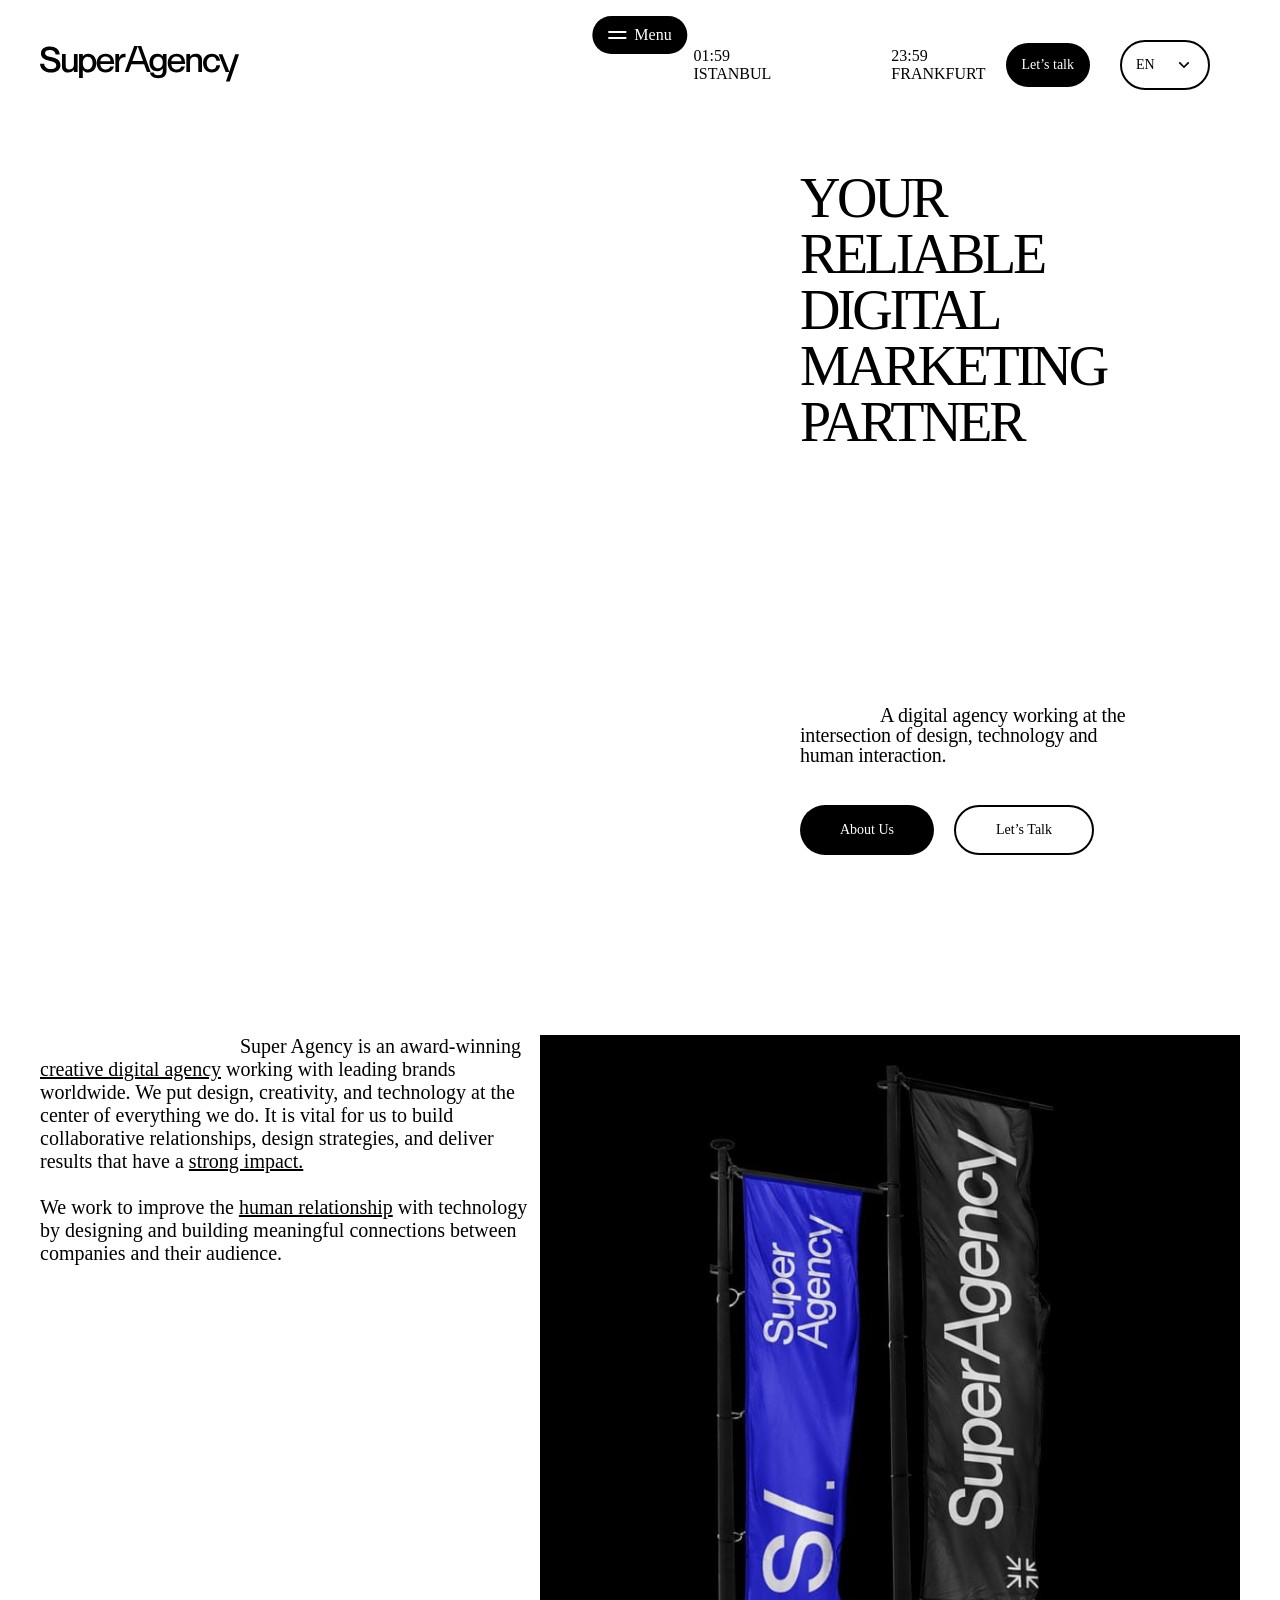
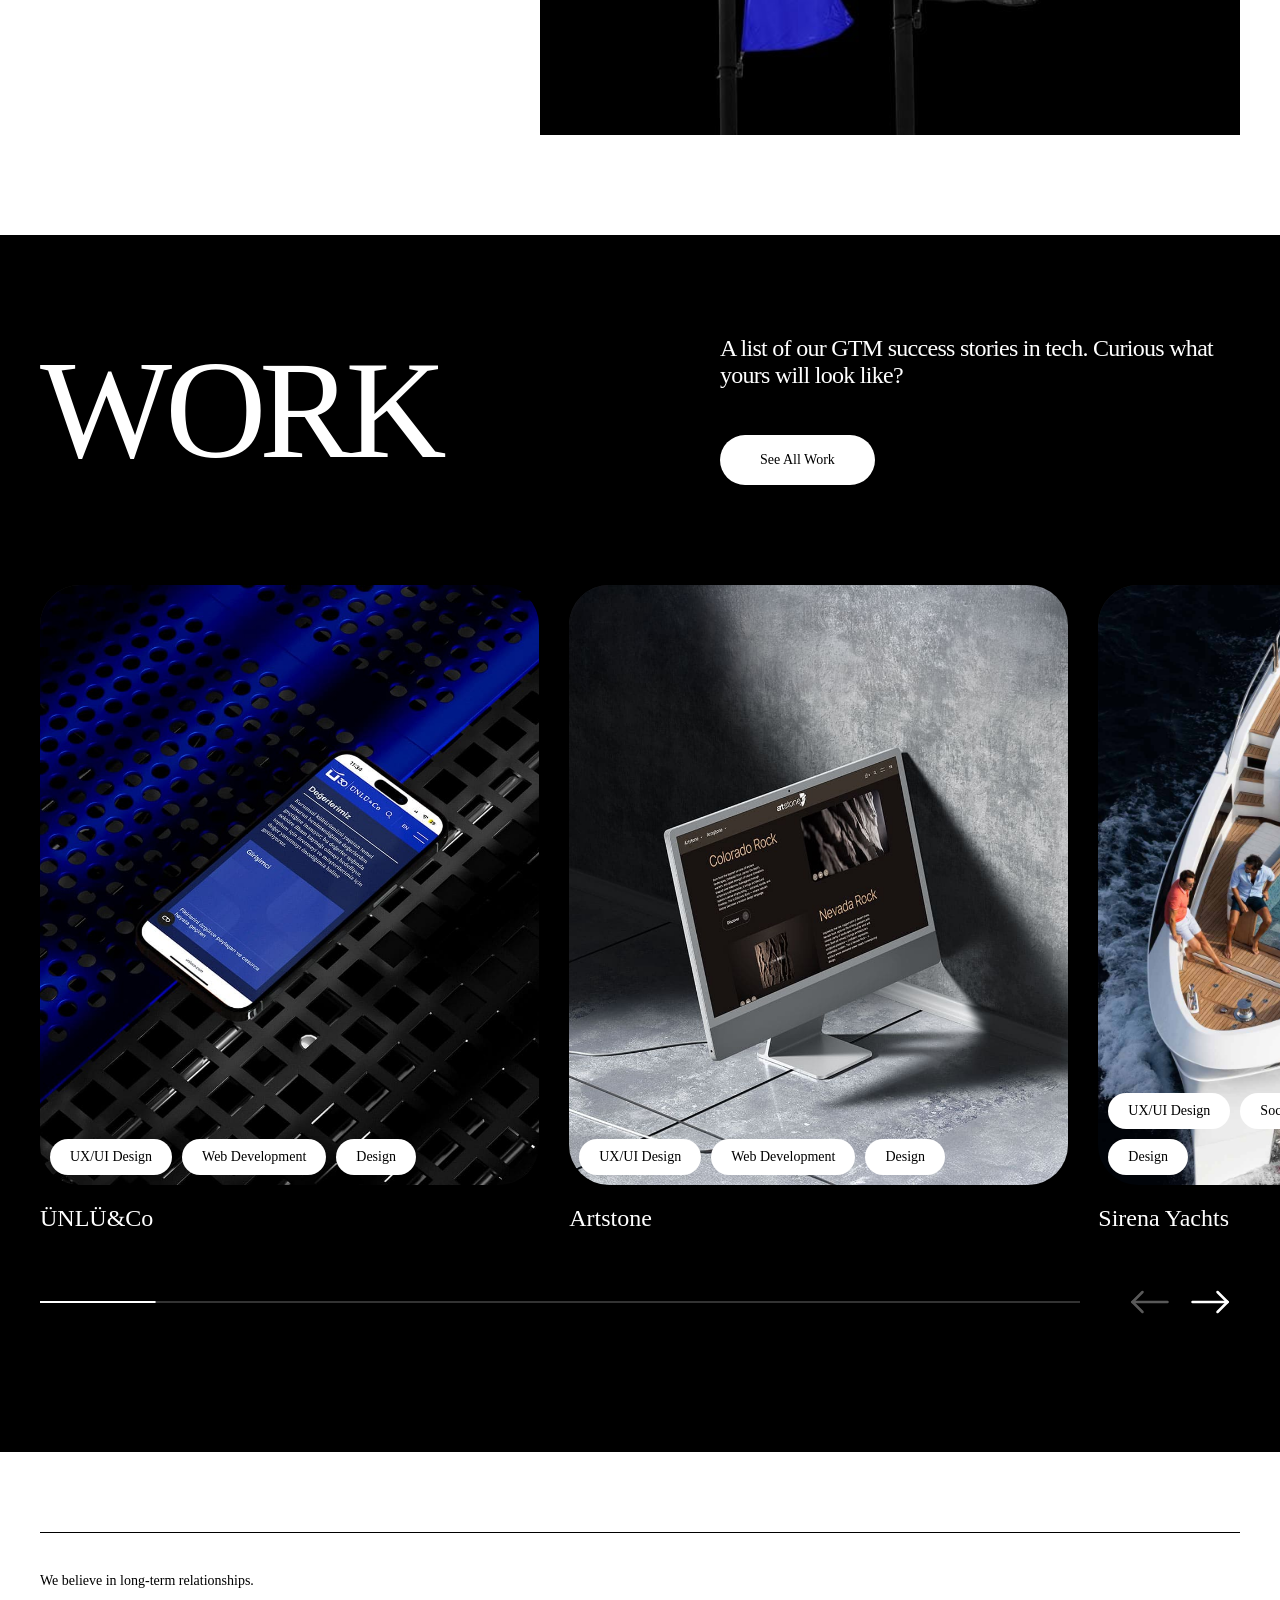
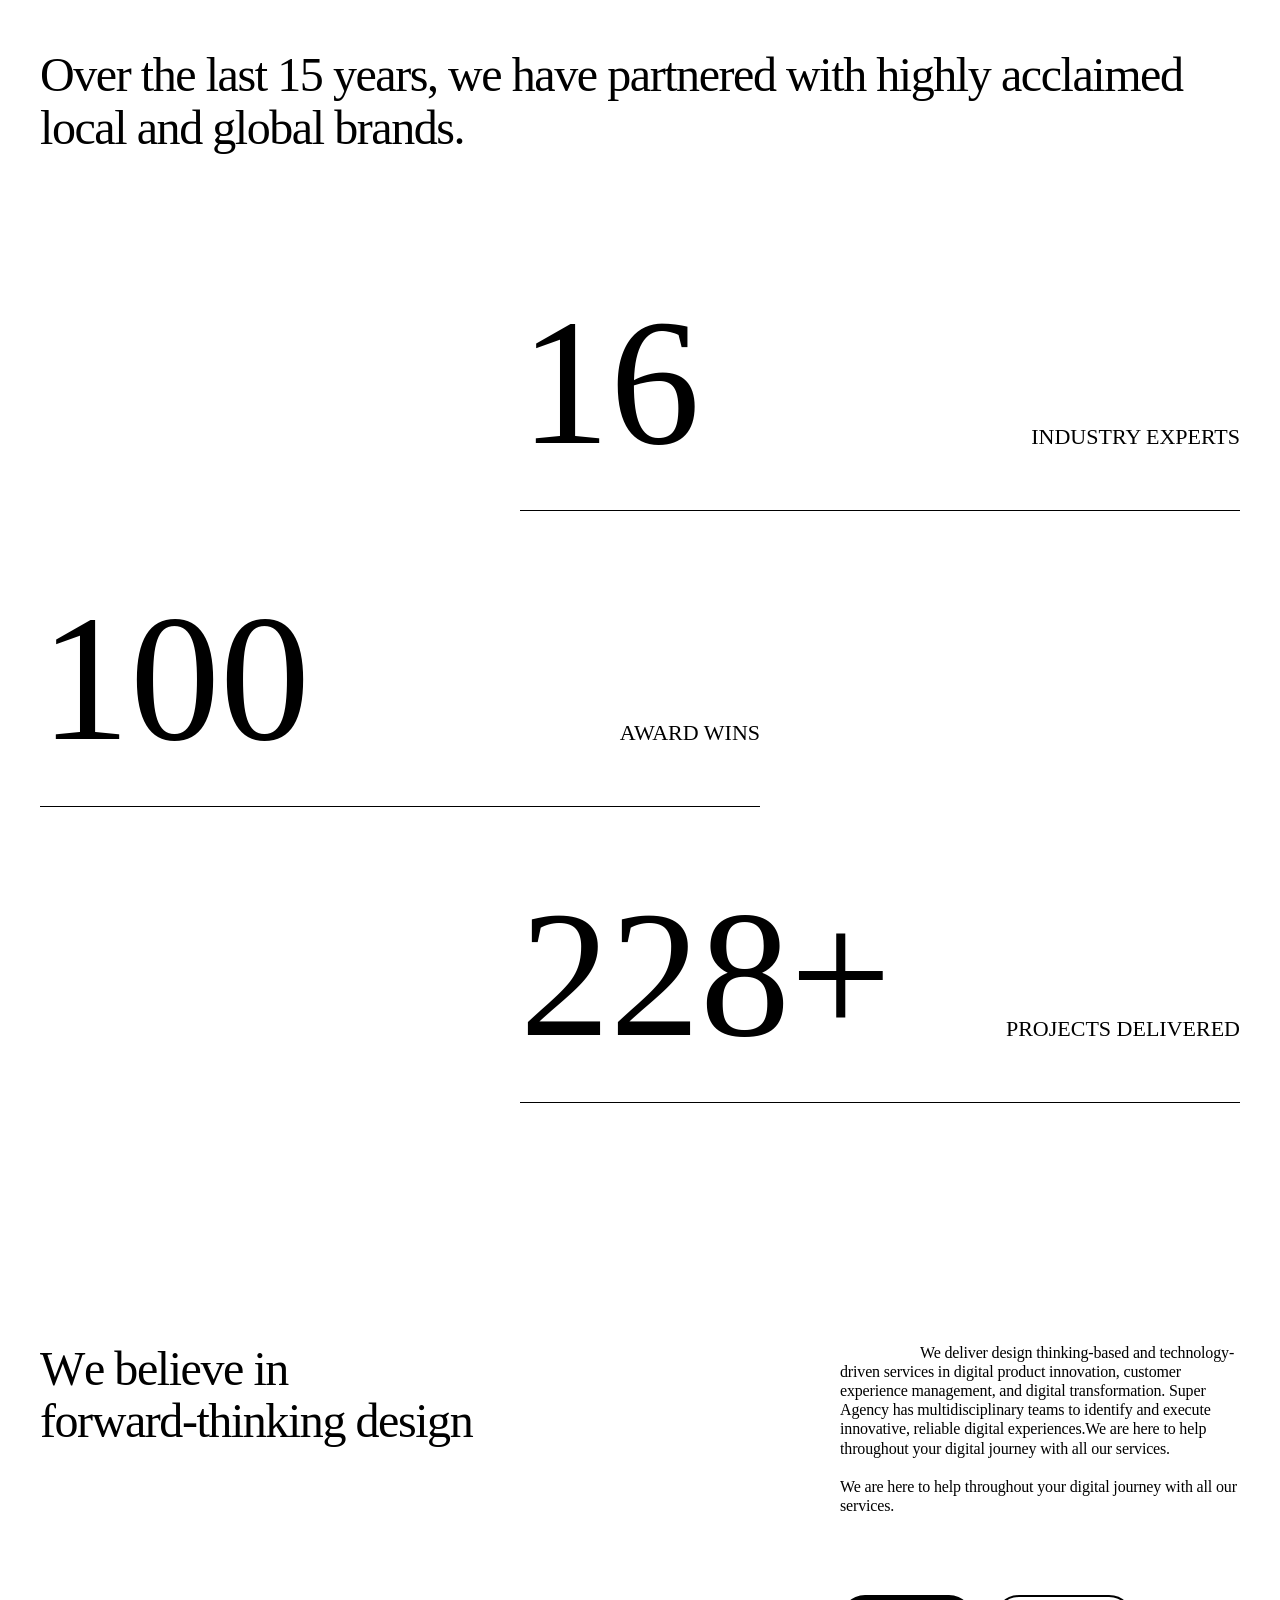
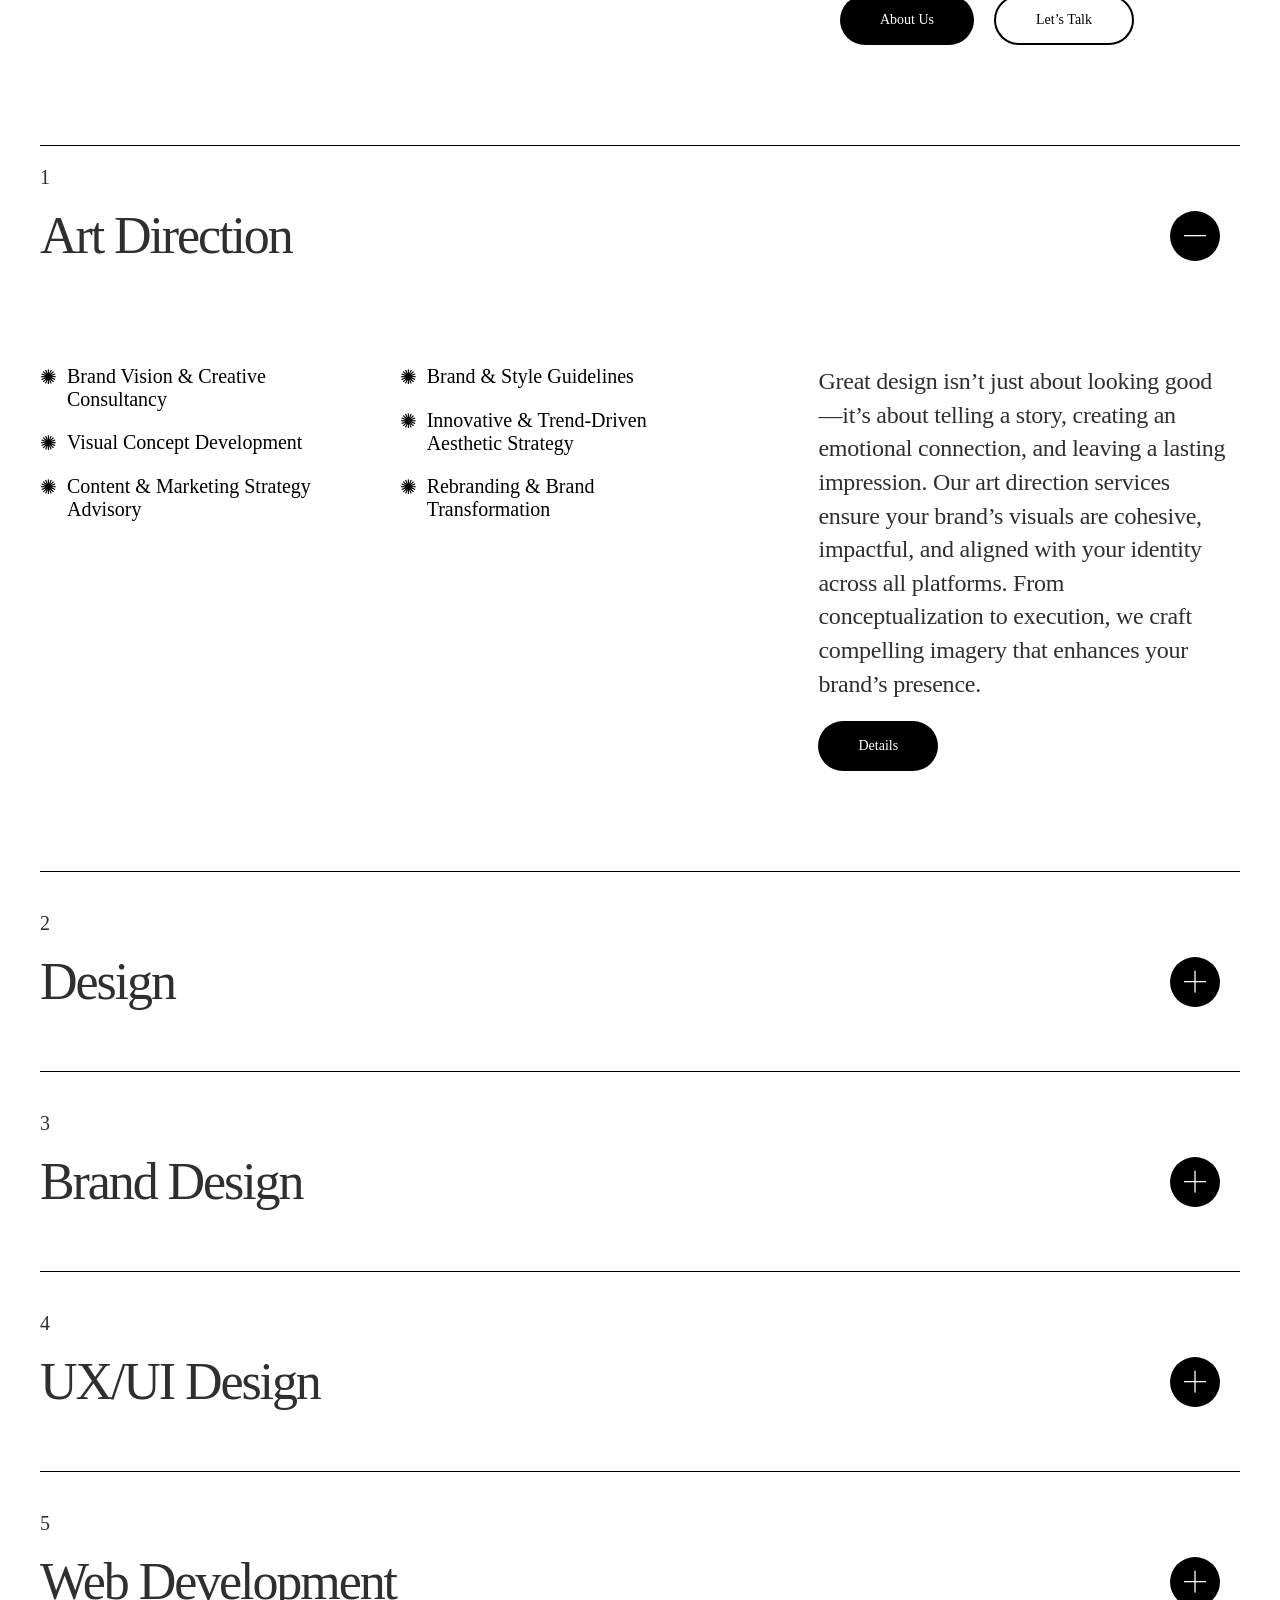
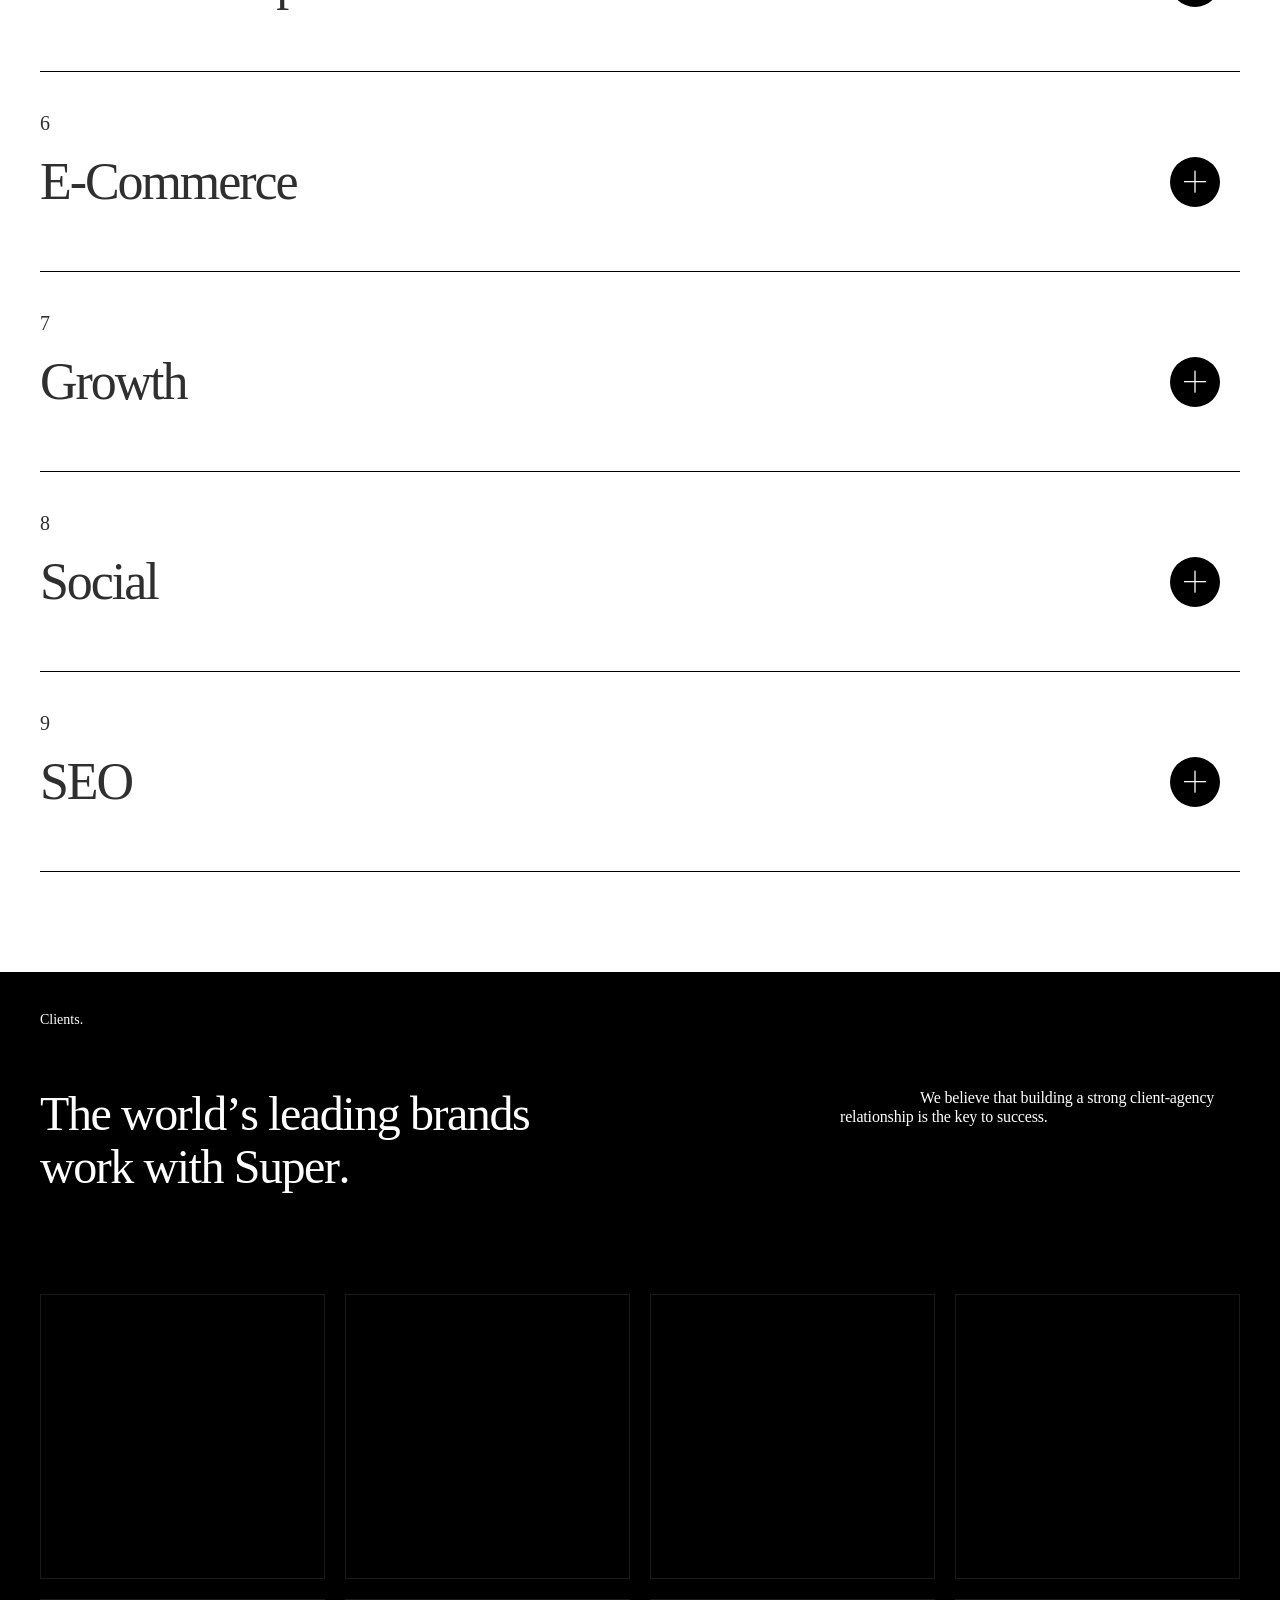
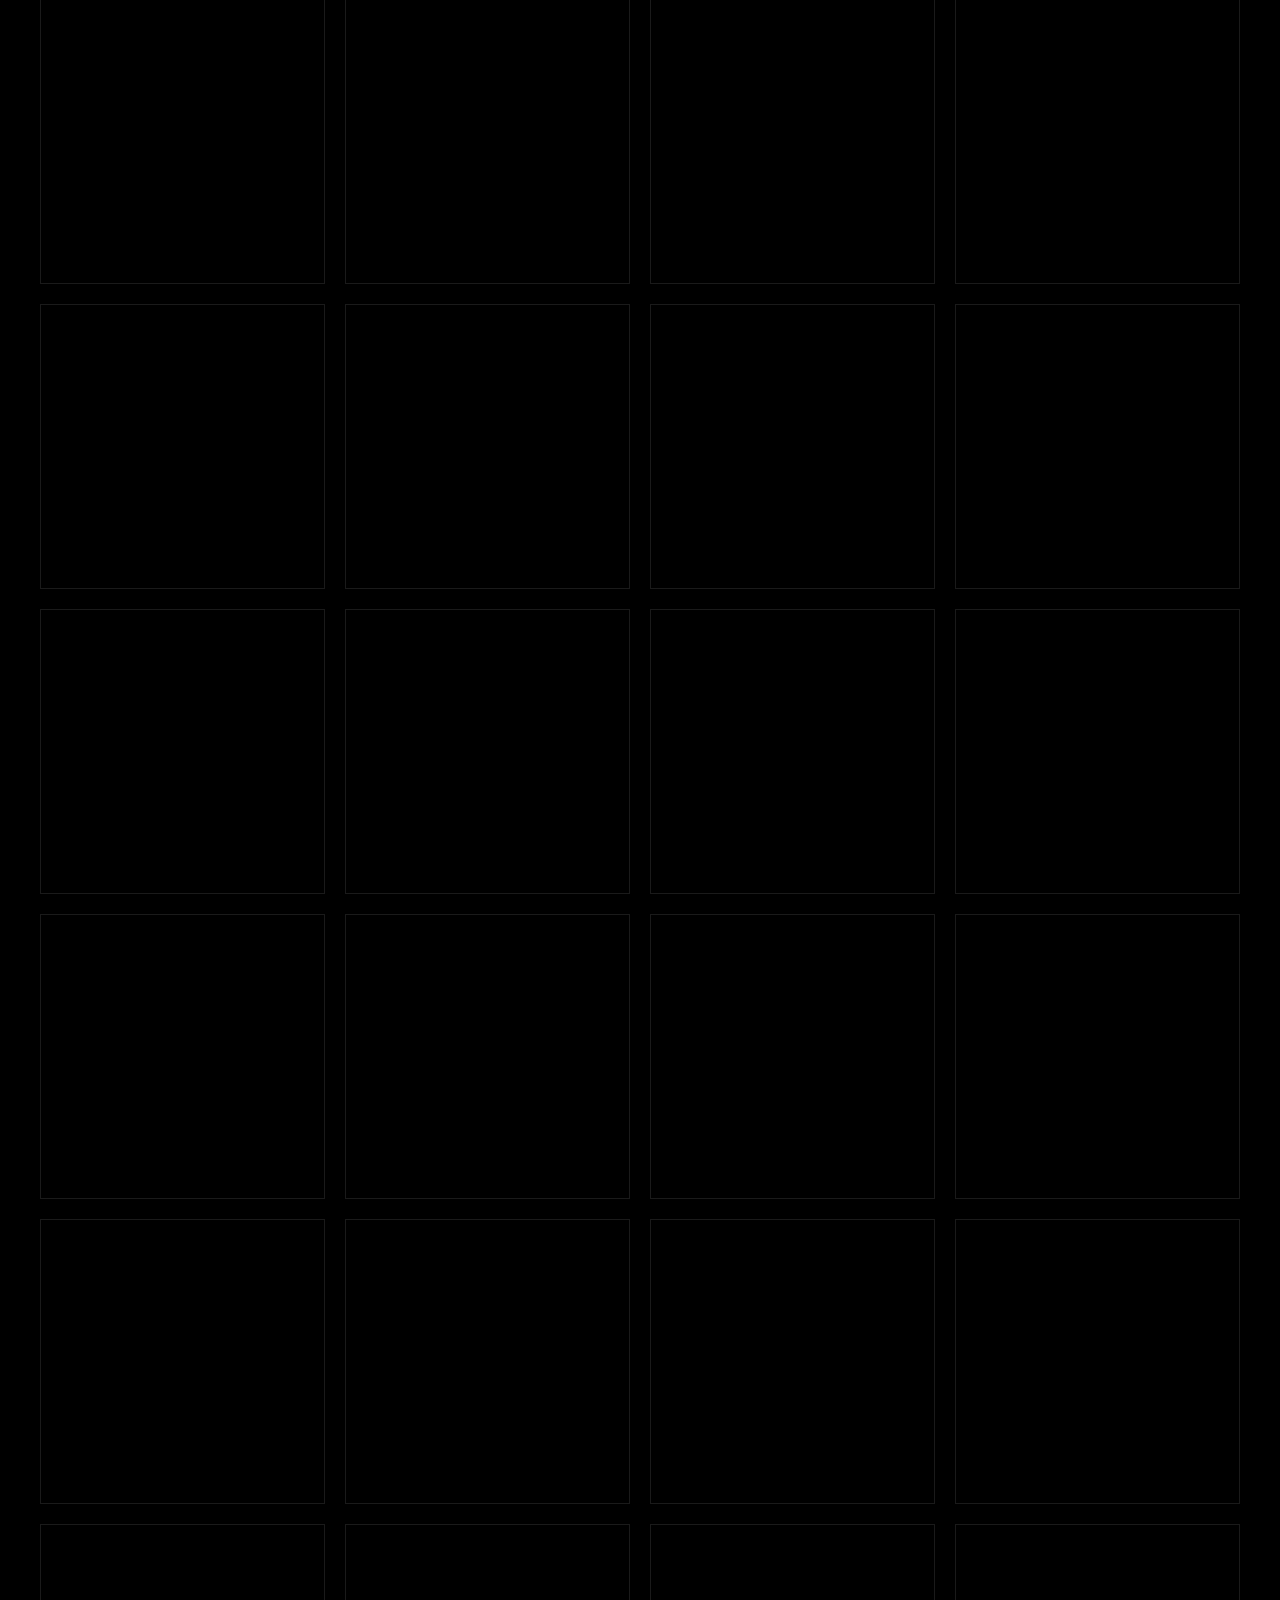
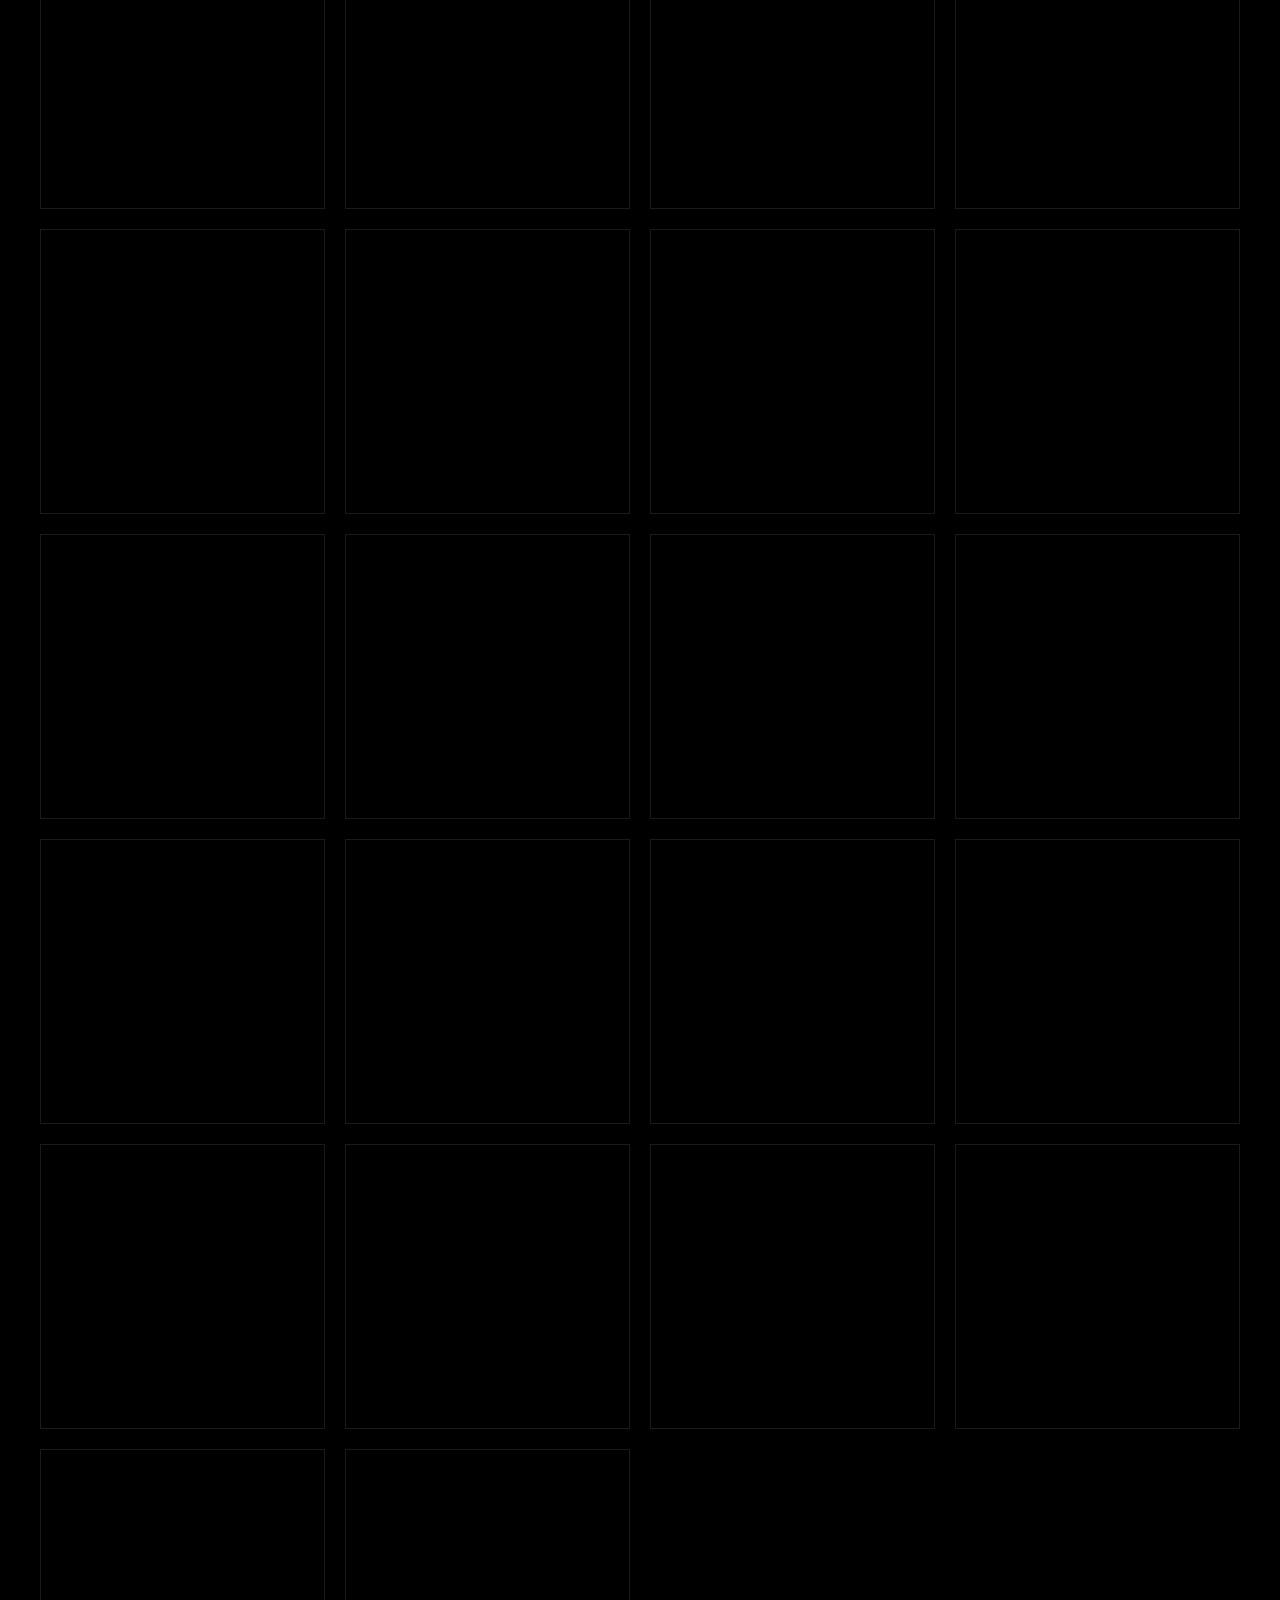
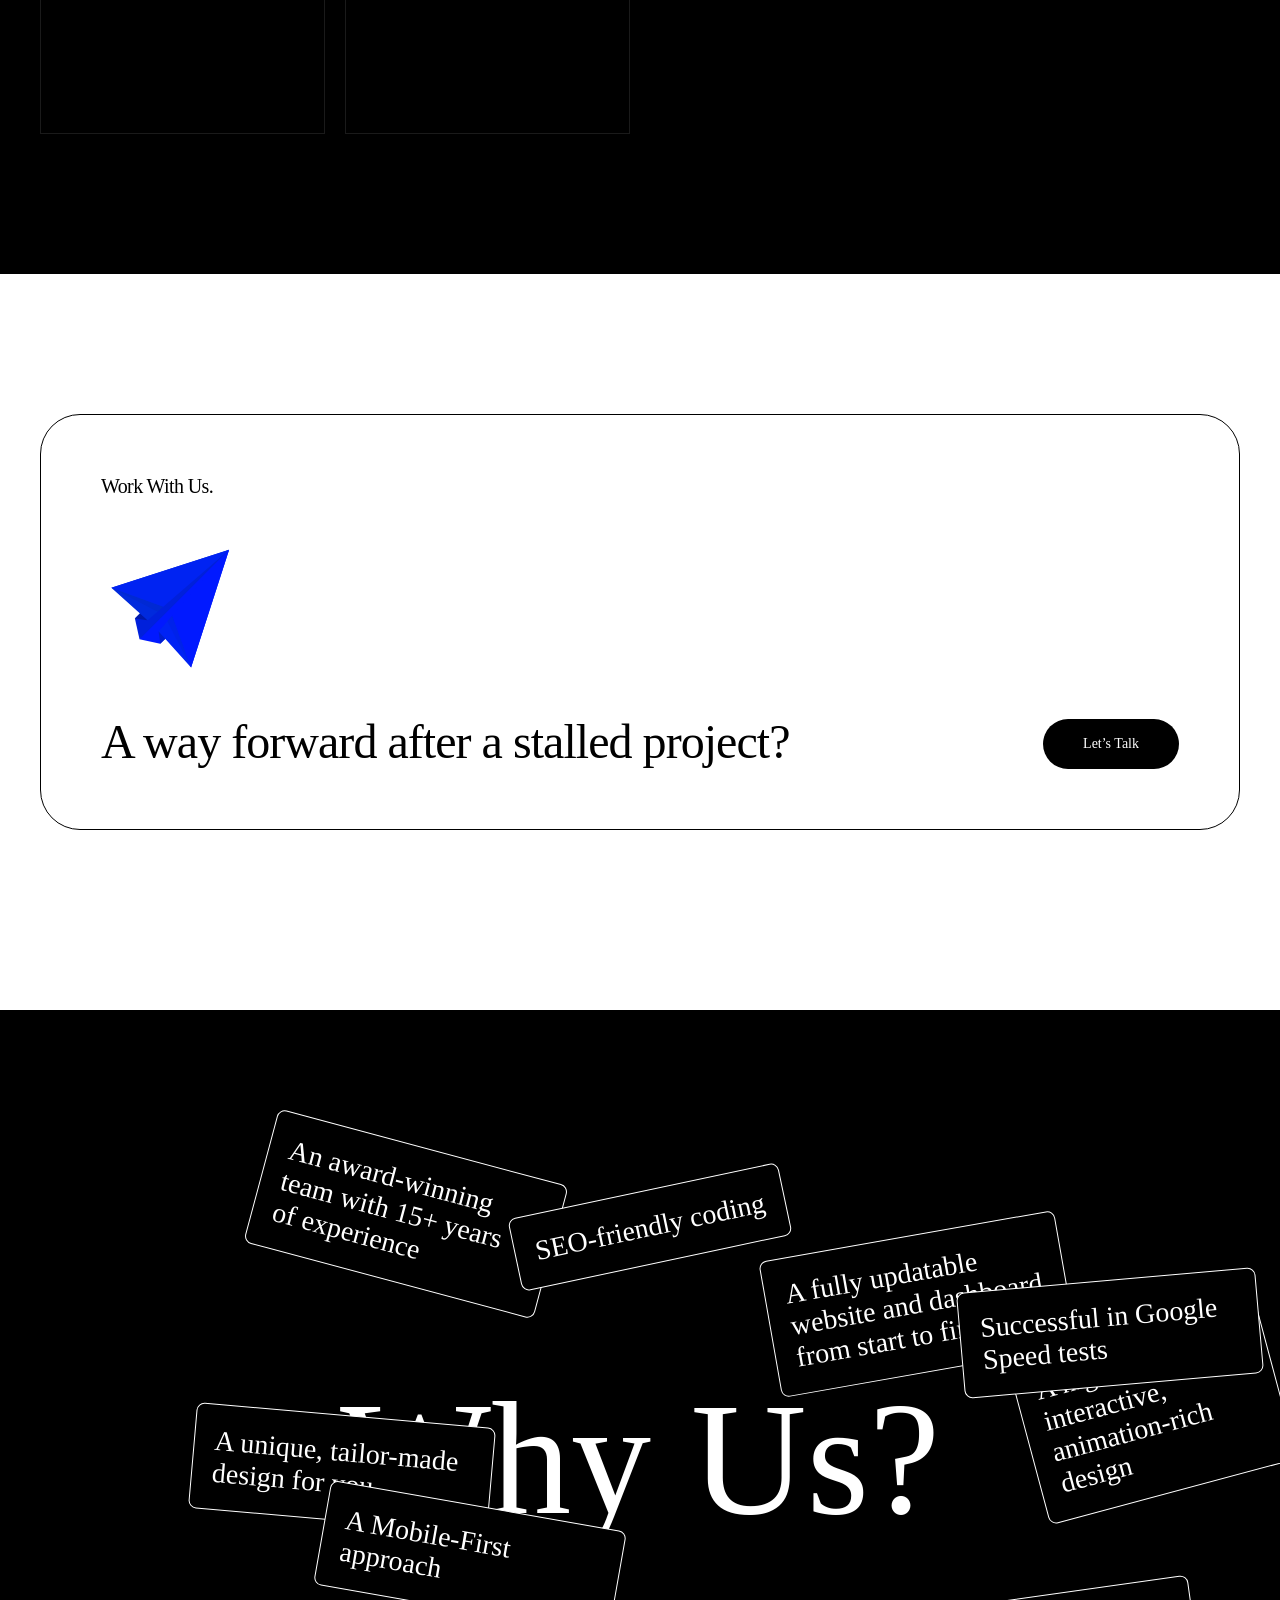
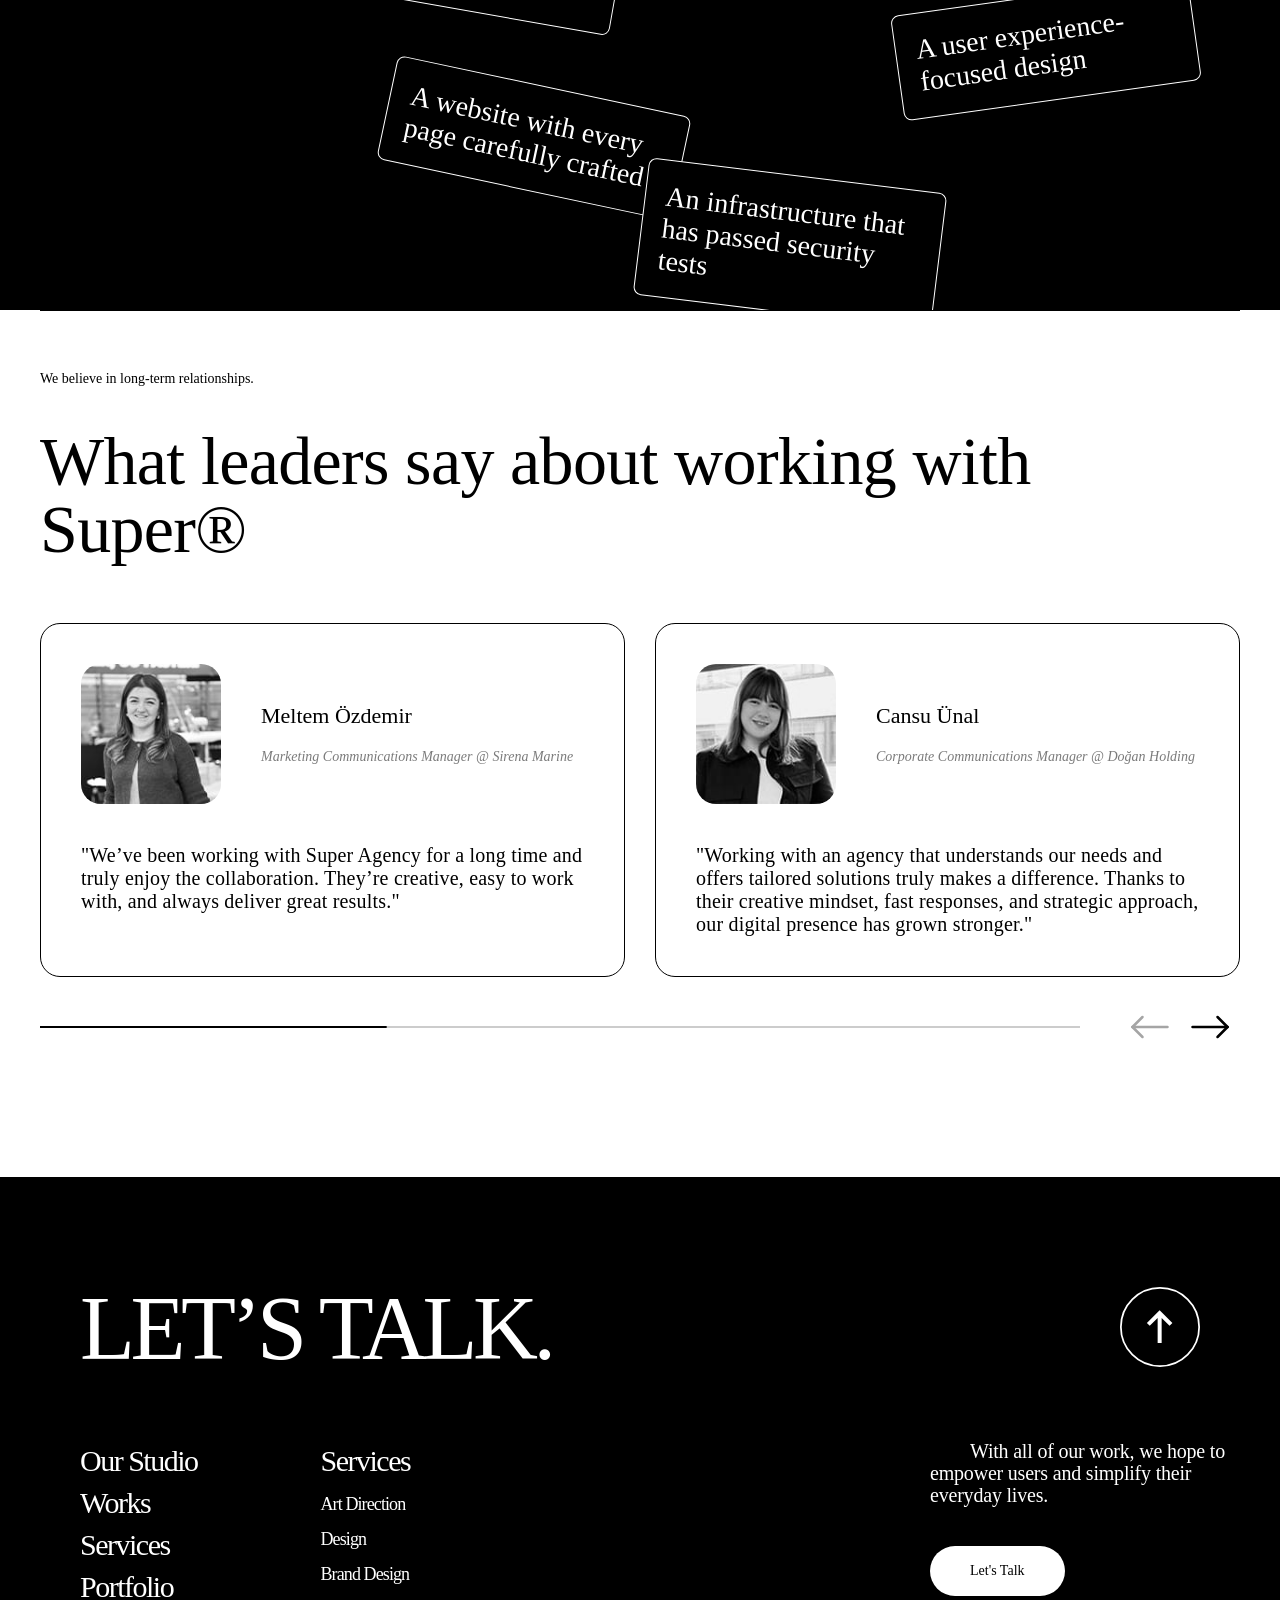
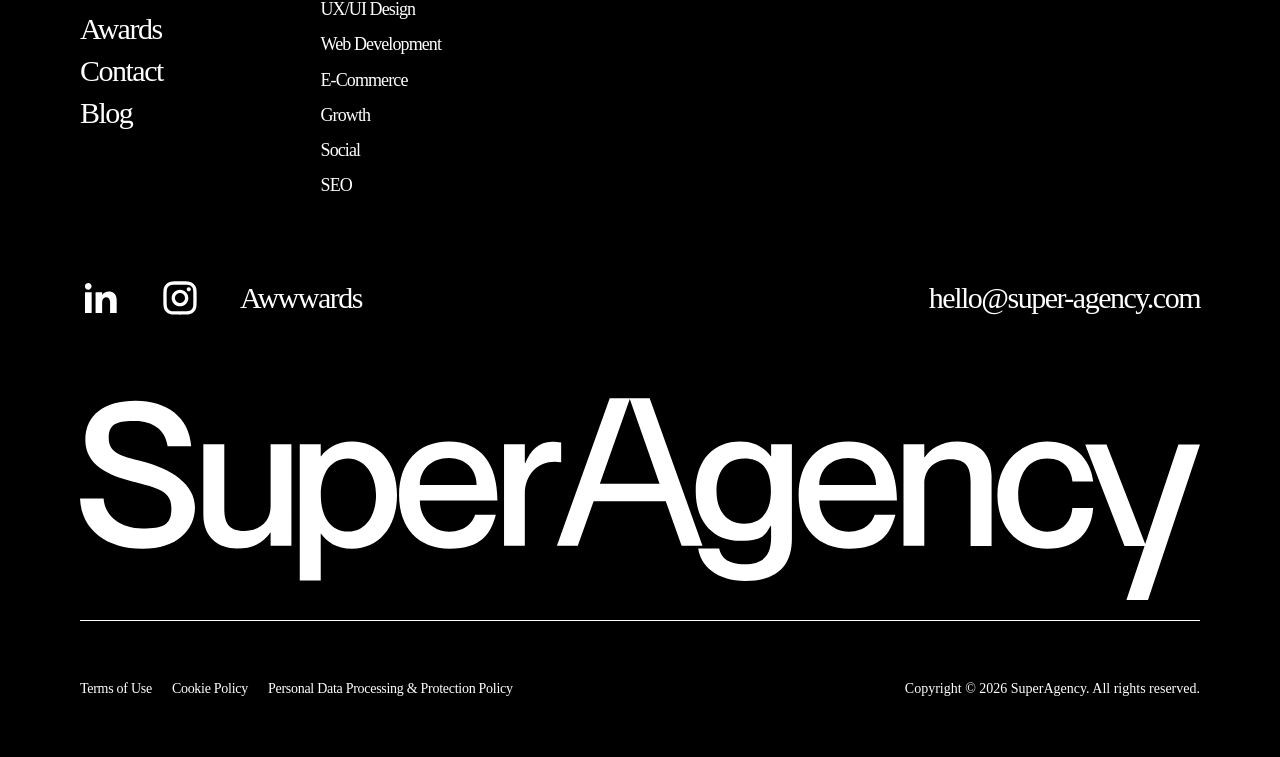
==== commit fe86de37: "Redesign navbar to match fourmula.ai pattern: centered black pill menu button with compact dropdown" ====
--- a/index.html
+++ b/index.html
@@ -77,7 +77,8 @@
 	})(window,document,'script','dataLayer','GTM-PHJW3L4');</script>
 	<!-- End Google Tag Manager -->
     
-<style id="__h2d_pseudo_disable">.__h2d-remove-before:not(#__h2d_id_for_specificity):before,.__h2d-remove-after:not(#__h2d_id_for_specificity):after{content:none!important}</style></head>
+<style id="__h2d_pseudo_disable">.__h2d-remove-before:not(#__h2d_id_for_specificity):before,.__h2d-remove-after:not(#__h2d_id_for_specificity):after{content:none!important}</style><link rel="stylesheet" href="./nav-fourmula.css">
+</head>
 <body id="top" class="home wp-singular page-template page-template-page-templates page-template-home-page page-template-page-templateshome-page-php page page-id-2 wp-embed-responsive wp-theme-super-new" >
 	
 	<!-- Google Tag Manager (noscript) -->
@@ -180,11 +181,12 @@
 			
             </div>
 
-            <div class="menu-button menu-open">
+            <div class="menu-button menu-open menu-pill">
                 <div class="lines">
-                    <div class="line" style="background-color: rgb(0, 0, 0);"></div>
-                    <div class="line" style="background-color: rgb(0, 0, 0);"></div>
+                    <div class="line"></div>
+                    <div class="line"></div>
                 </div>
+                <span class="menu-pill-label"><span class="open-text">Menu</span><span class="close-text">Close</span></span>
             </div>
         </div>
     </header>
--- a/nav-fourmula.css
+++ b/nav-fourmula.css
@@ -0,0 +1,174 @@
+/* Fourmula.ai-style navbar: centered black pill menu button + compact dropdown panel */
+
+header {
+  justify-content: flex-start !important;
+}
+header .logo { order: 1; }
+header .time-zone-items {
+  order: 2;
+  margin-left: auto;
+  margin-right: 2rem;
+  position: static !important;
+  transform: none !important;
+}
+header .right { order: 3; }
+
+header .logo svg { fill: #000 !important; }
+header .time-zone-items,
+header .time-zone-items * { color: #000 !important; }
+header .right .button { color: #000 !important; border-color: #000 !important; }
+header .lang-button span,
+header .lang-button svg { color: #000 !important; fill: #000 !important; }
+
+header .right .button.border.dark {
+  background: #000 !important;
+  color: #fff !important;
+  border: none !important;
+  border-radius: 999px !important;
+  padding: 0 1.6rem !important;
+  height: 4.4rem !important;
+  transition: background .3s ease;
+}
+header .right .button.border.dark:hover { background: #0119ff !important; }
+
+/* Pill-shaped menu button, centered in the header */
+.menu-button.menu-pill {
+  position: fixed !important;
+  top: 1.6rem !important;
+  left: 50% !important;
+  transform: translateX(-50%) !important;
+  right: auto !important;
+  display: flex !important;
+  align-items: center !important;
+  gap: 0.8rem !important;
+  background: #000 !important;
+  border-radius: 999px !important;
+  padding: 1rem 1.6rem !important;
+  width: auto !important;
+  height: auto !important;
+  z-index: 1001 !important;
+  cursor: pointer;
+}
+.menu-button.menu-pill .lines {
+  position: static !important;
+  width: 1.8rem !important;
+  height: auto !important;
+  display: flex !important;
+  flex-direction: column !important;
+  gap: 0.4rem !important;
+}
+.menu-button.menu-pill .lines .line {
+  position: static !important;
+  width: 100% !important;
+  height: 2px !important;
+  background-color: #fff !important;
+  transition: transform .3s ease, opacity .3s ease;
+}
+.menu-button.menu-pill .lines .line:first-child,
+.menu-button.menu-pill .lines .line:last-child {
+  transform: none !important;
+}
+.menu-button.menu-pill.active .lines .line:first-child {
+  transform: translateY(6px) rotate(45deg) !important;
+}
+.menu-button.menu-pill.active .lines .line:last-child {
+  transform: translateY(-6px) rotate(-45deg) !important;
+}
+.menu-pill-label {
+  color: #fff;
+  font-size: 1.6rem;
+  font-family: inherit;
+  white-space: nowrap;
+}
+.menu-pill-label .close-text { display: none; }
+.menu-button.menu-pill.active .menu-pill-label .open-text { display: none; }
+.menu-button.menu-pill.active .menu-pill-label .close-text { display: inline; }
+
+/* Compact centered dropdown panel replacing the full-screen overlay */
+.menu-content {
+  position: fixed !important;
+  top: 6.4rem !important;
+  left: 50% !important;
+  transform: translateX(-50%) !important;
+  width: min(92vw, 24rem) !important;
+  height: auto !important;
+  max-height: 76vh !important;
+  overflow-y: auto !important;
+  background: #ececec !important;
+  border-radius: 1.6rem !important;
+  padding: 2rem !important;
+  box-shadow: 0 2rem 6rem rgba(0, 0, 0, 0.18) !important;
+  flex-direction: column !important;
+  gap: 1.6rem !important;
+  opacity: 0;
+  visibility: hidden;
+}
+.menu-content .menu {
+  margin-top: 0 !important;
+  align-items: flex-start !important;
+}
+.menu-content .menu ul li {
+  overflow: visible !important;
+}
+.menu-content .menu ul li a {
+  font-size: 1.9rem !important;
+  color: #111 !important;
+  font-weight: 500 !important;
+  margin-bottom: 0.6rem !important;
+  height: auto !important;
+}
+.menu-content .menu ul li a.link.line-animated::before {
+  background: #111 !important;
+}
+.menu-content .bottom {
+  margin-top: 0 !important;
+  gap: 1.2rem !important;
+}
+.menu-content .bottom .social {
+  margin: 0 !important;
+  gap: 1.2rem !important;
+}
+.menu-content .bottom .social li a svg {
+  fill: #111 !important;
+  width: 2rem !important;
+}
+.menu-content .bottom .nav {
+  flex-direction: column !important;
+  align-items: flex-start !important;
+  gap: 0.6rem !important;
+}
+.menu-content .bottom .nav ul {
+  flex-direction: column !important;
+  gap: 0.5rem !important;
+}
+.menu-content .bottom .nav ul li a {
+  color: #333 !important;
+  font-size: 1.2rem !important;
+  white-space: normal !important;
+  line-height: 1.4 !important;
+}
+.menu-content .bottom .nav span a {
+  color: #333 !important;
+  font-size: 1.2rem !important;
+  white-space: normal !important;
+}
+
+@media (max-width: 768px) {
+  header .time-zone-items { display: none !important; }
+  .menu-content { width: min(92vw, 20rem) !important; padding: 1.6rem !important; }
+  .menu-content .menu ul li a { font-size: 1.6rem !important; }
+}
+
+@media (max-width: 540px) {
+  .menu-button.menu-pill {
+    left: auto !important;
+    right: 1.2rem !important;
+    top: 1.2rem !important;
+    transform: none !important;
+    padding: 0.8rem 1.1rem !important;
+    gap: 0.5rem !important;
+  }
+  .menu-button.menu-pill .lines { width: 1.5rem !important; }
+  .menu-pill-label { font-size: 1.3rem !important; }
+  .menu-content { top: 5.4rem !important; right: 1.2rem !important; left: auto !important; transform: none !important; }
+}
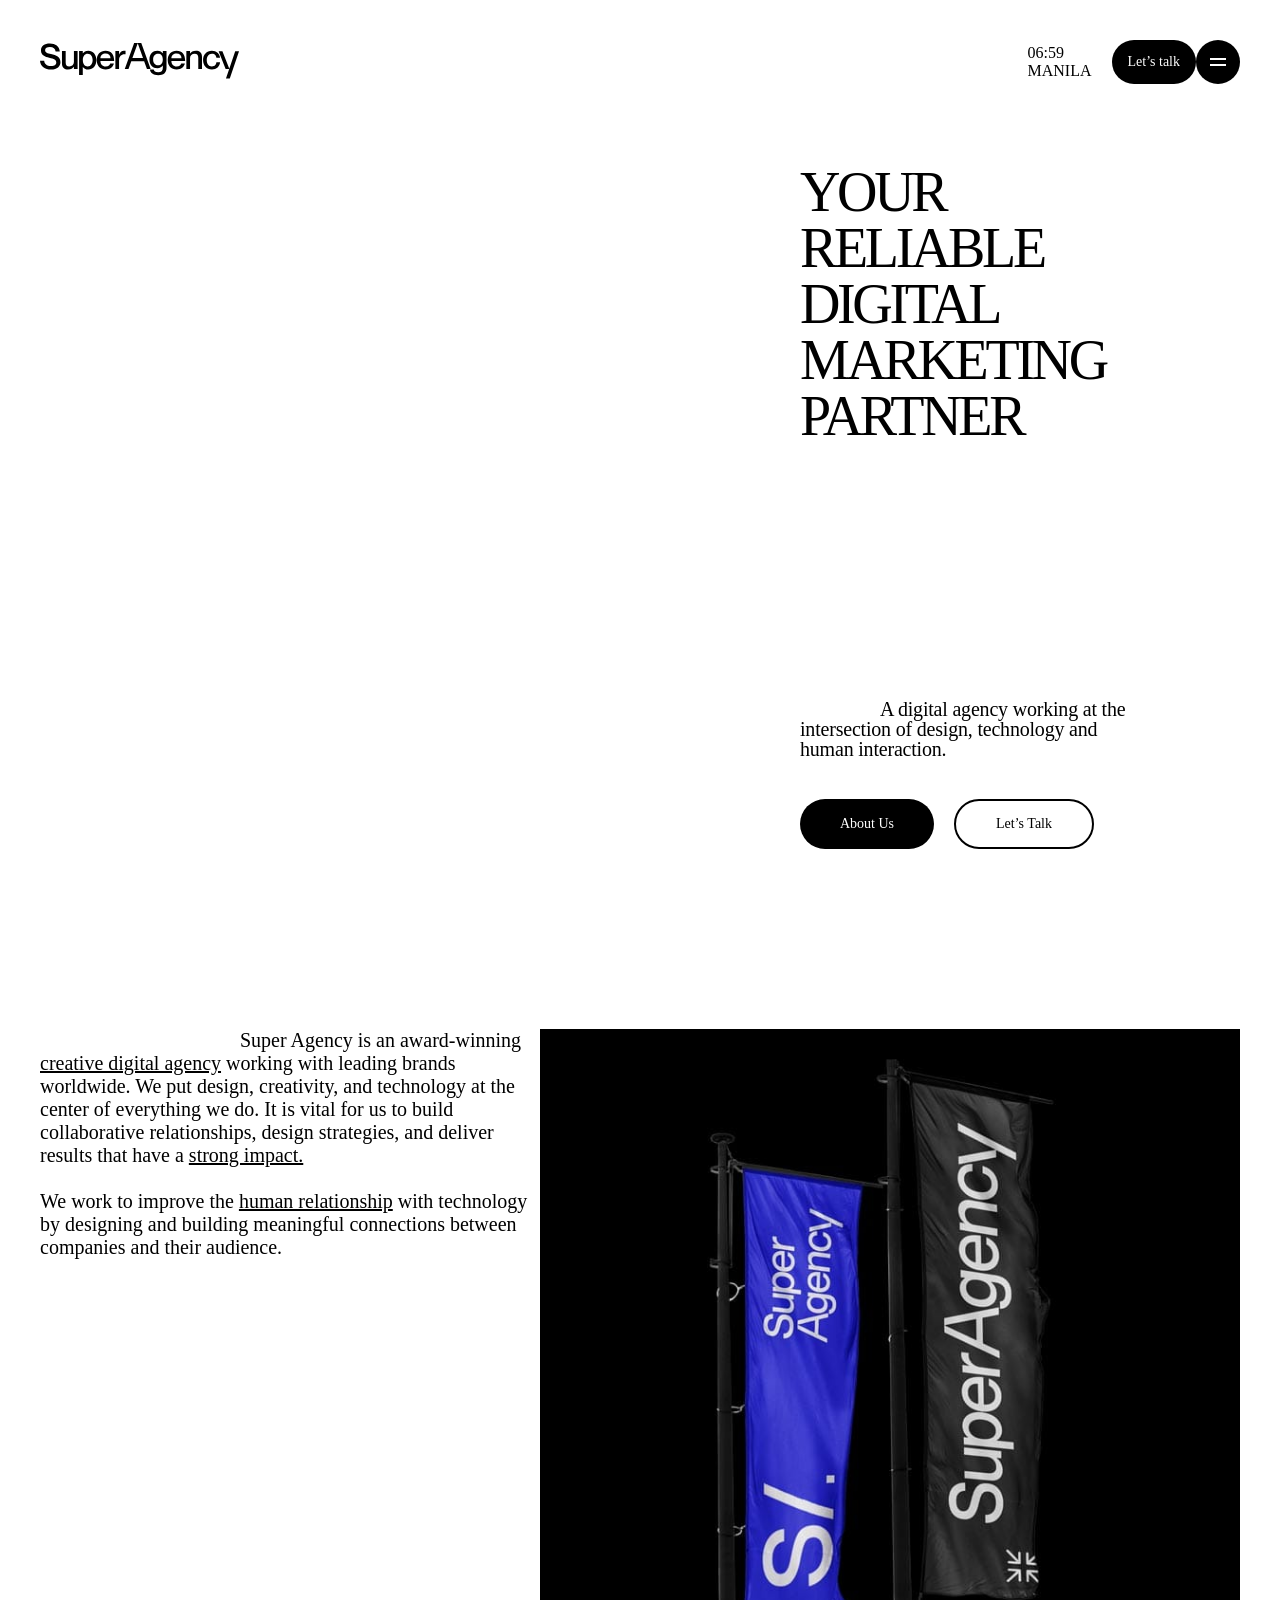
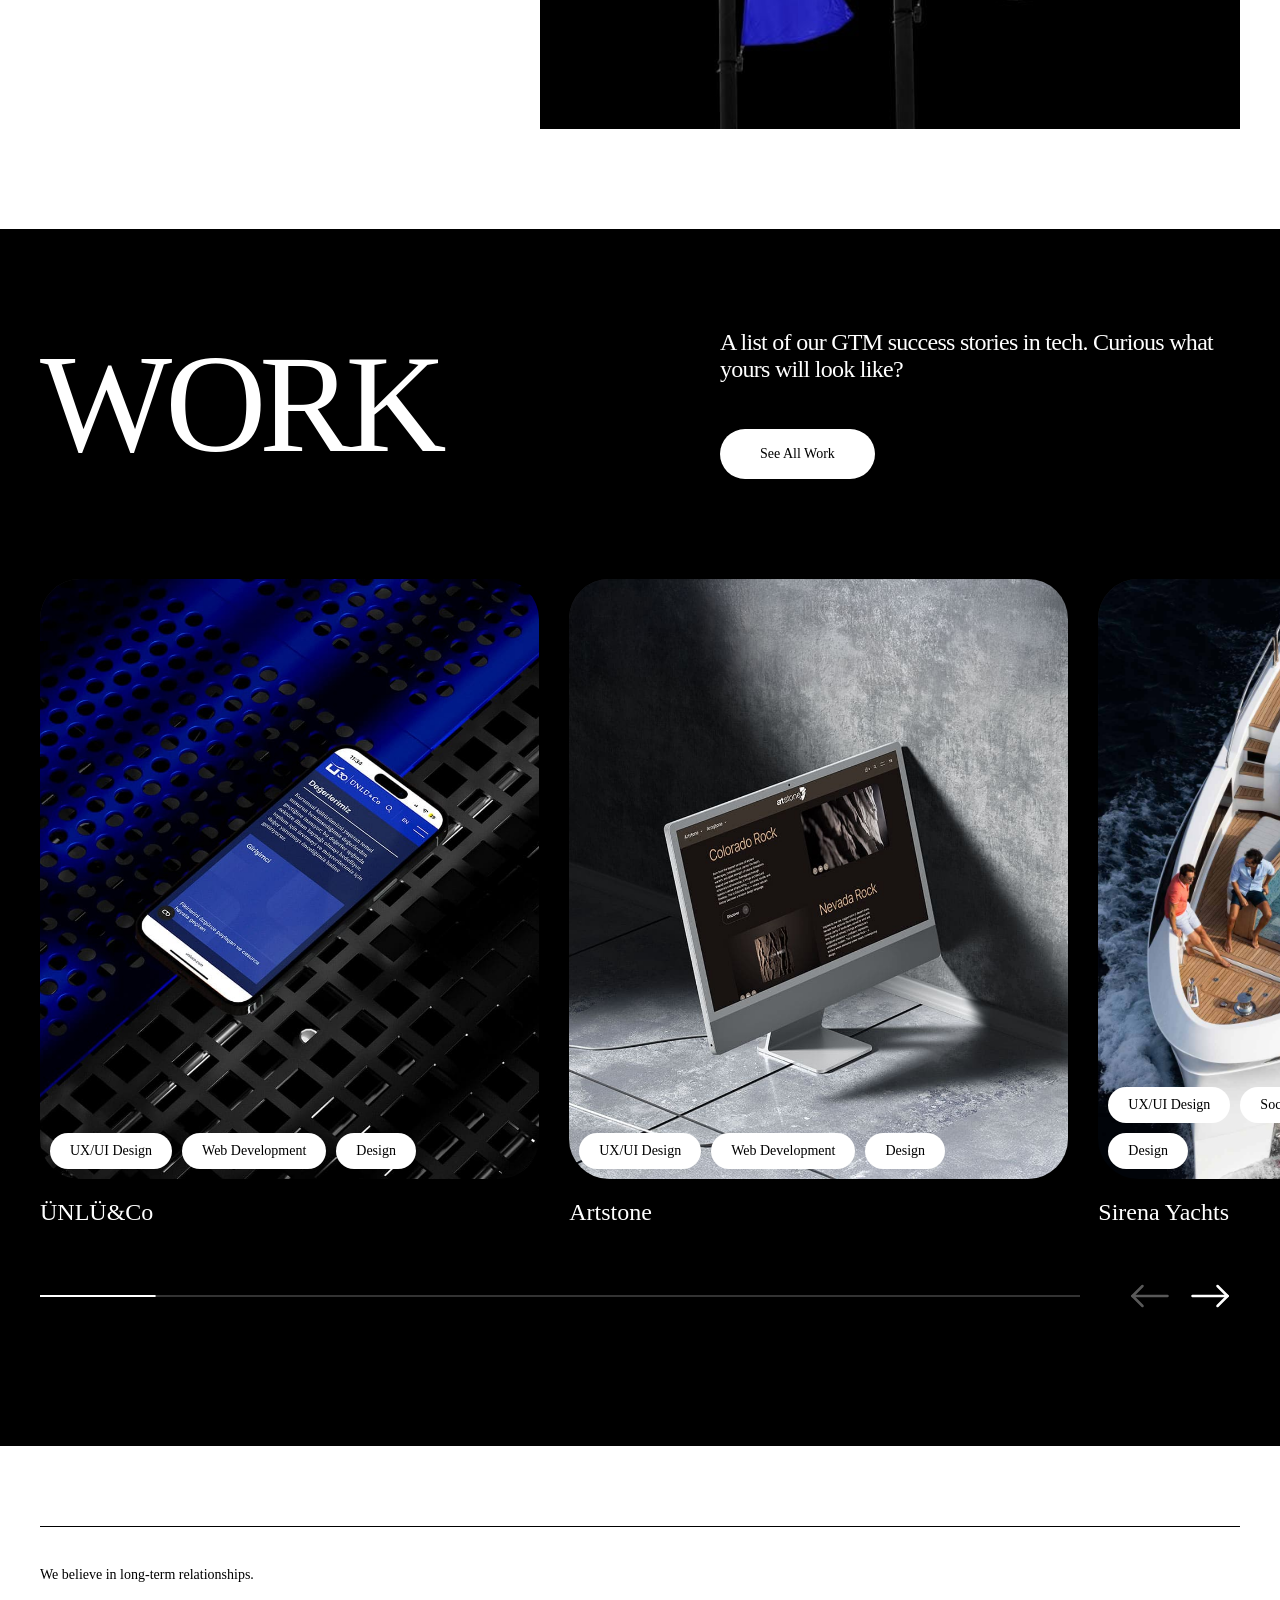
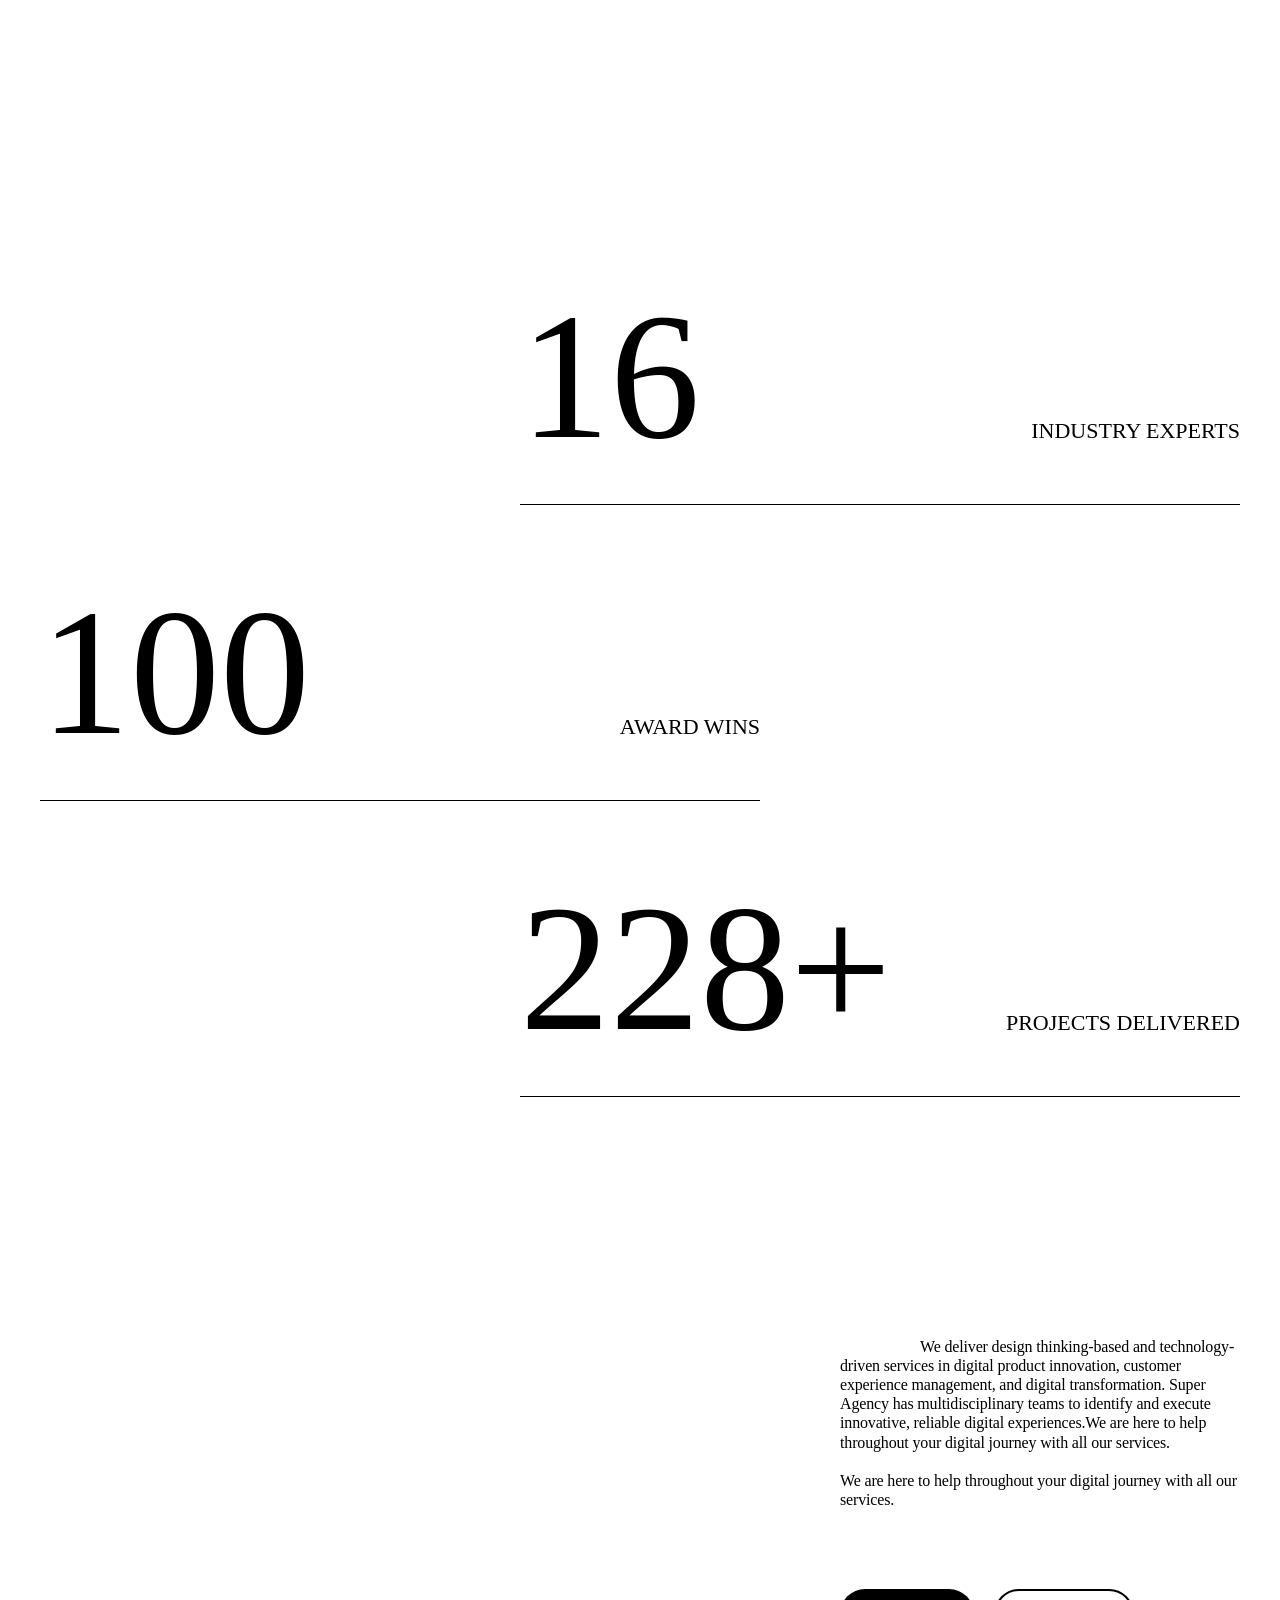
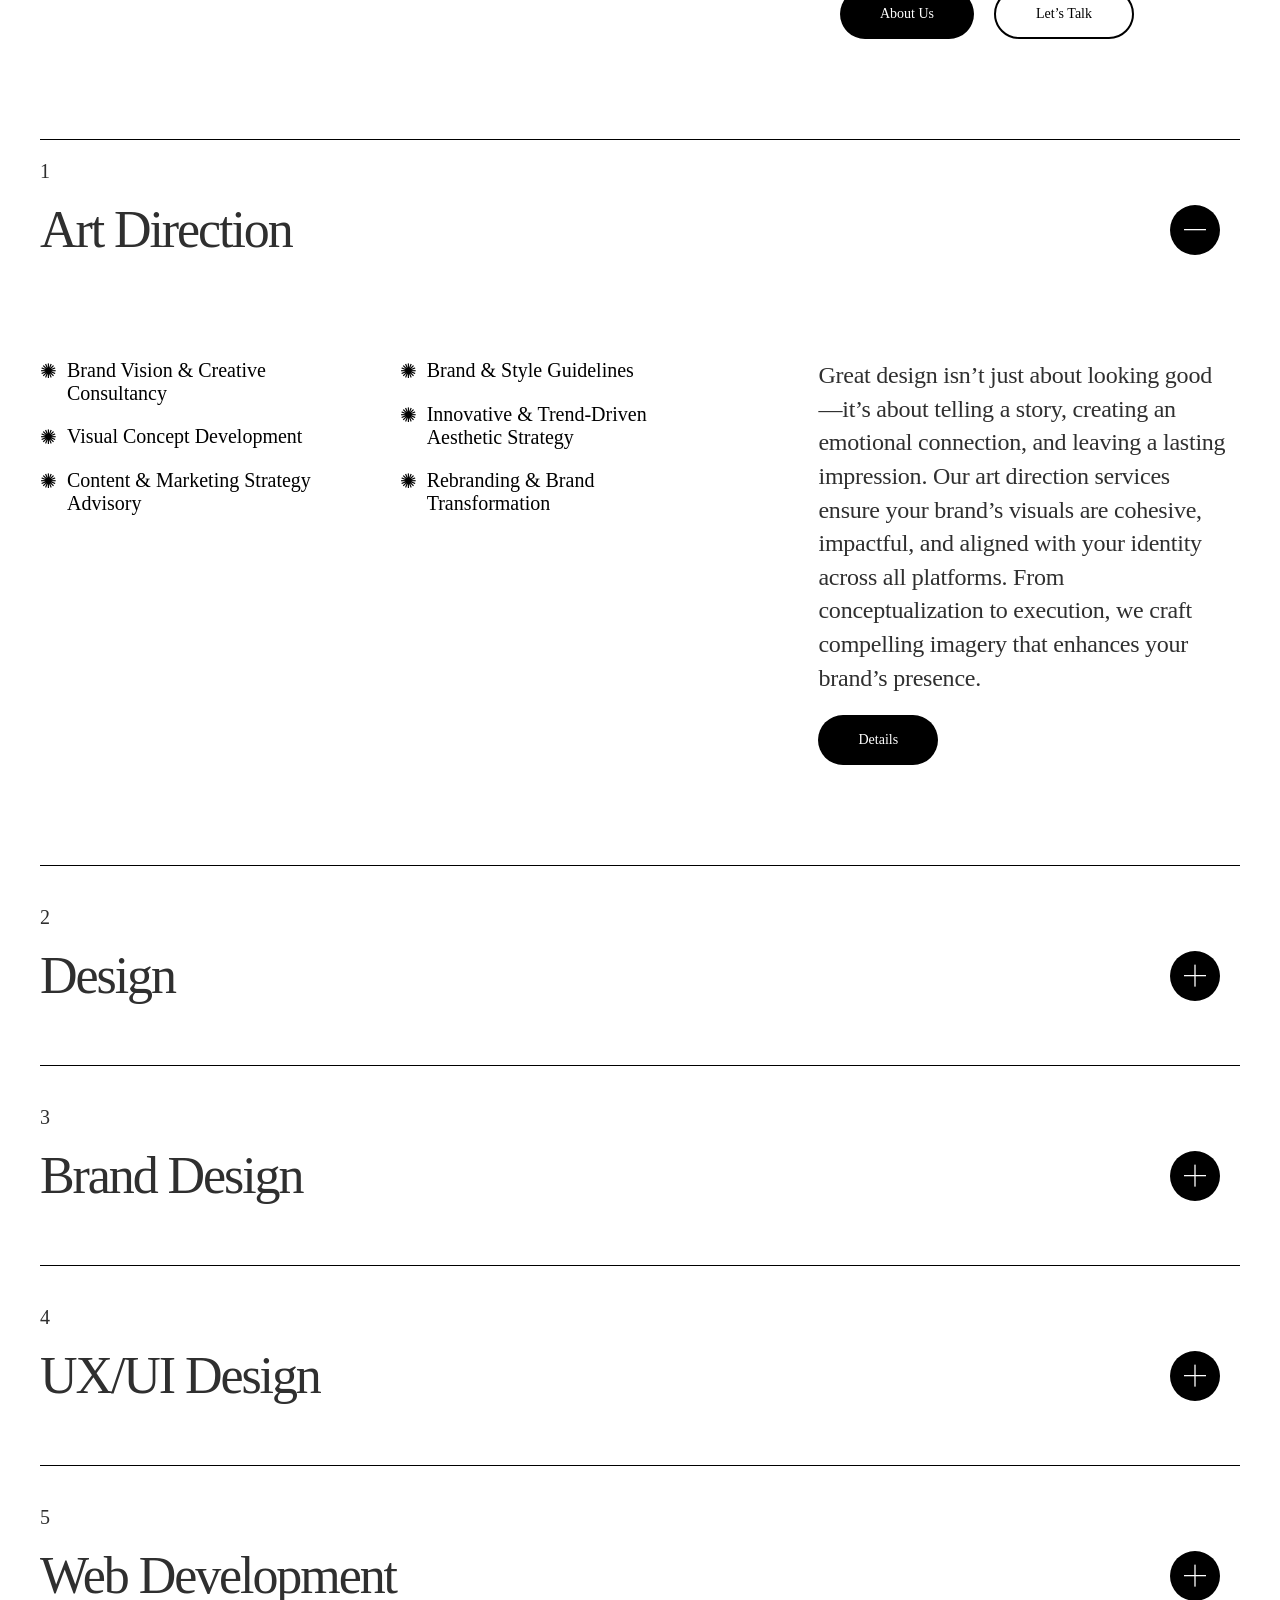
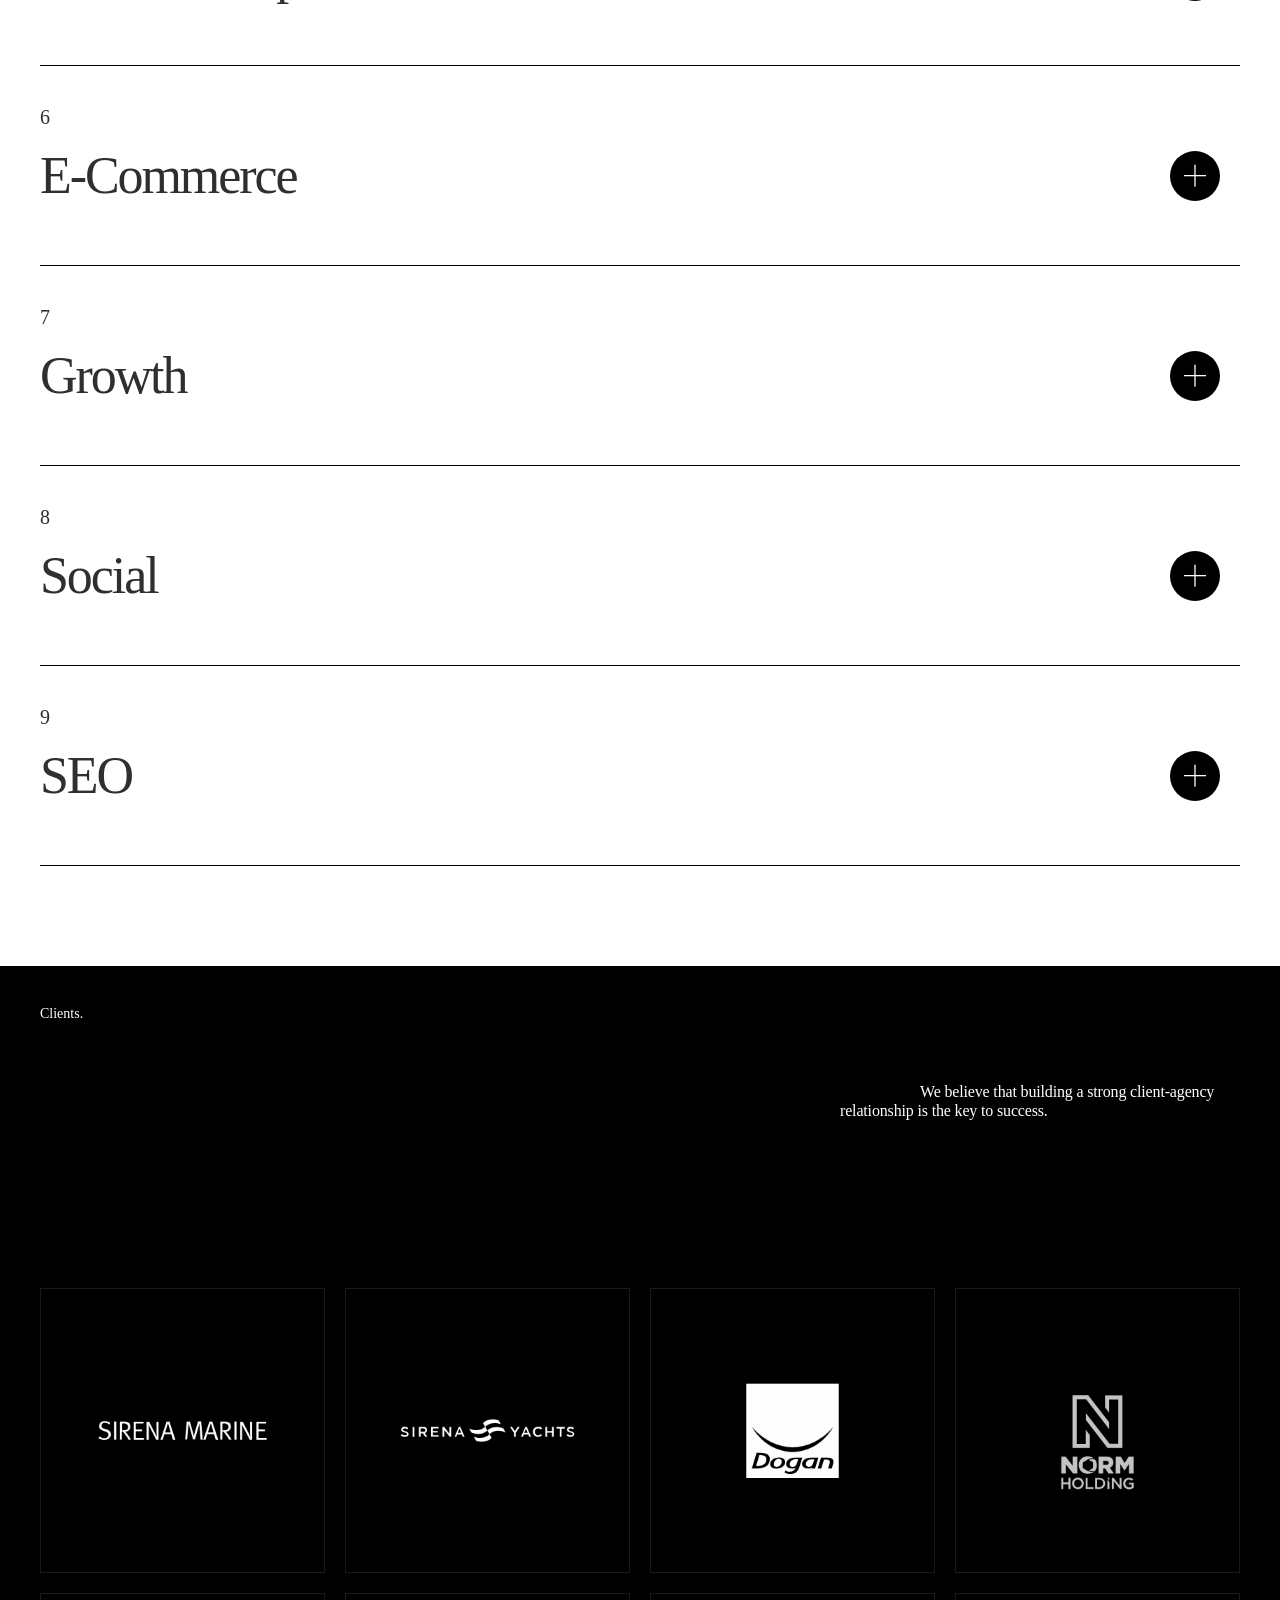
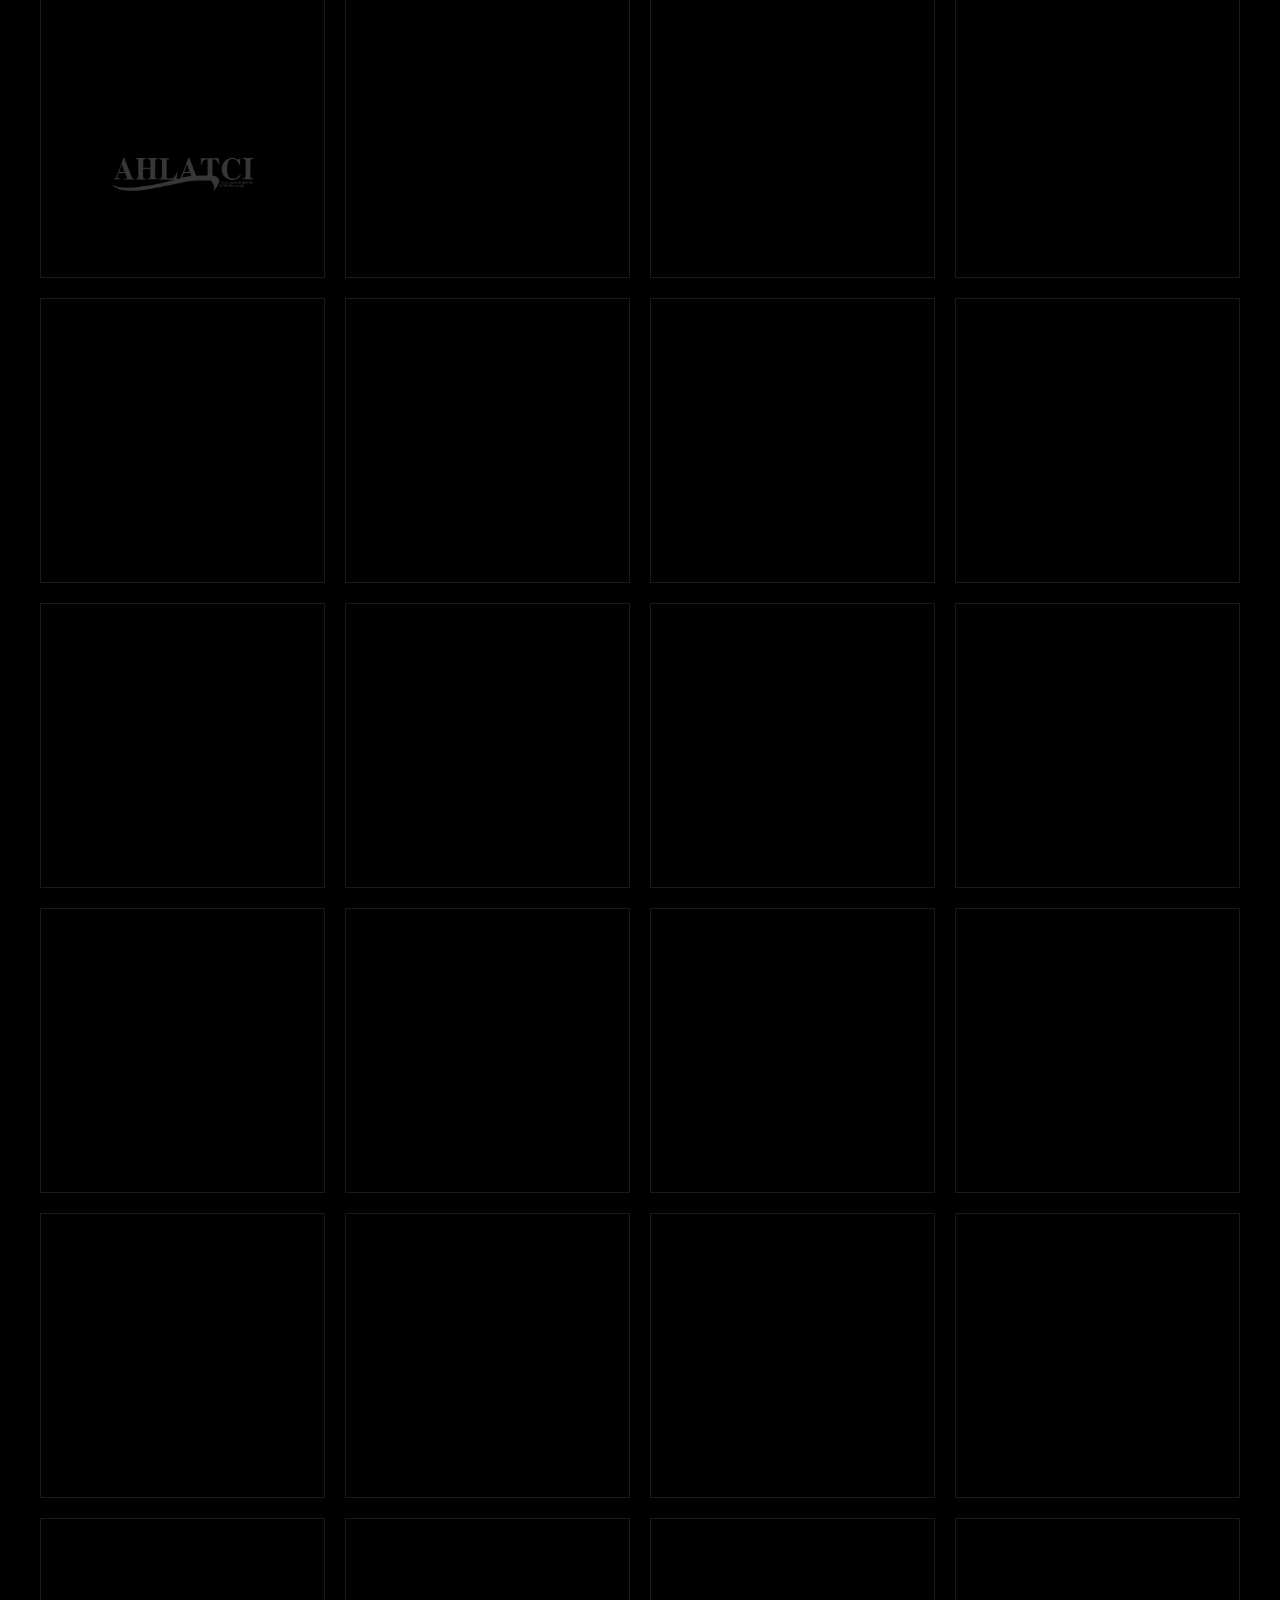
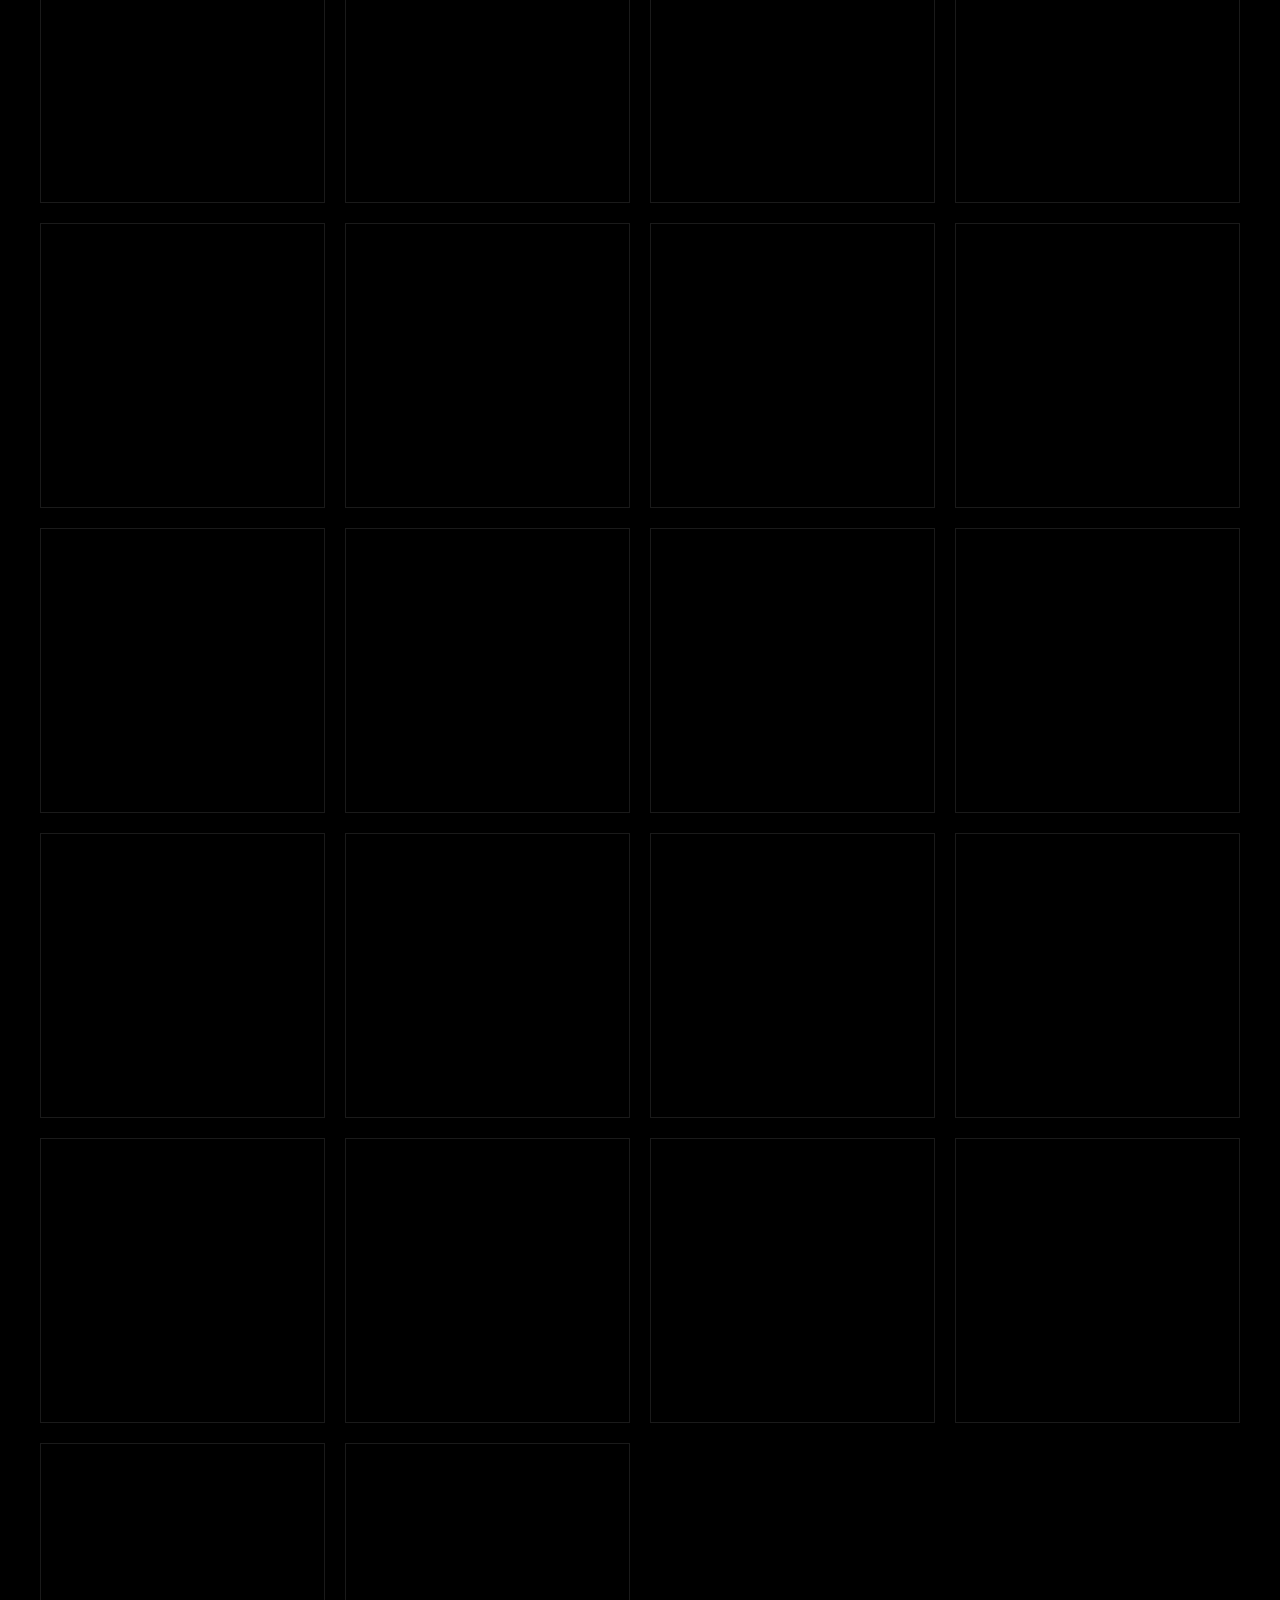
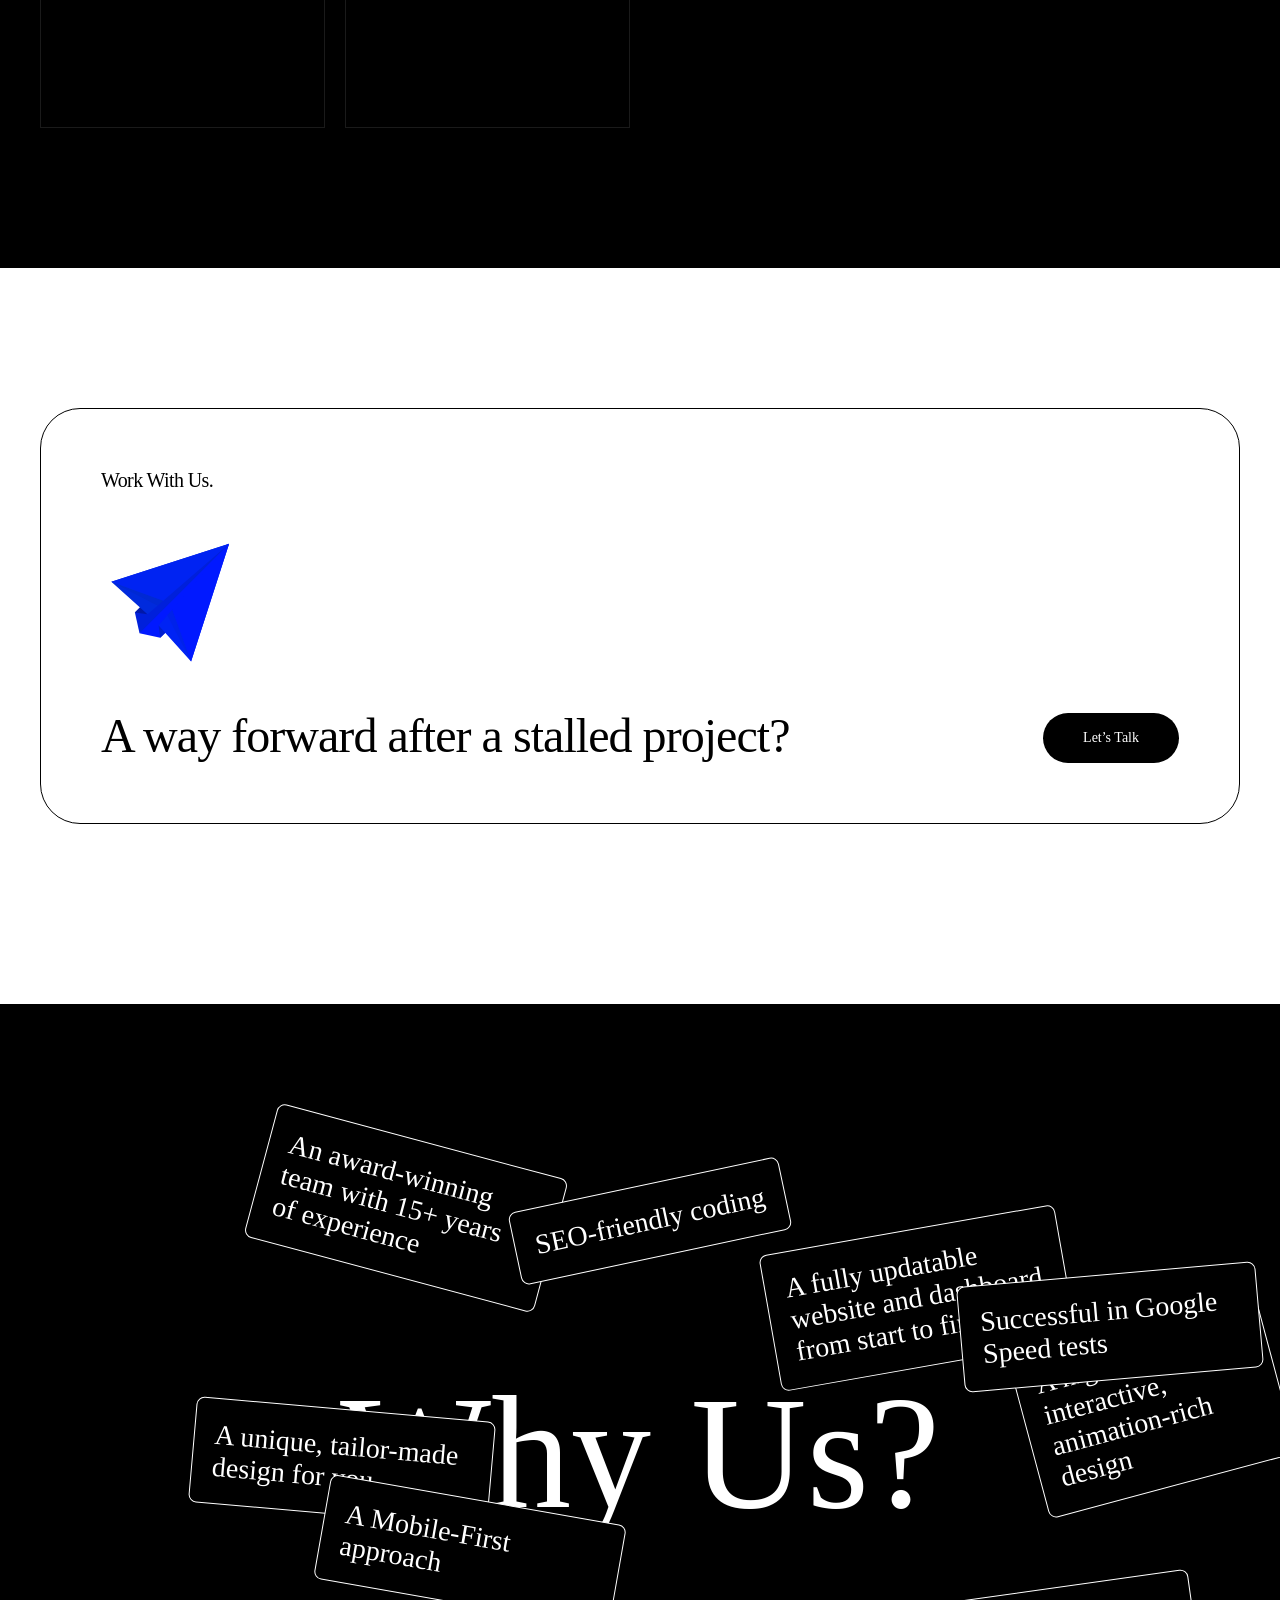
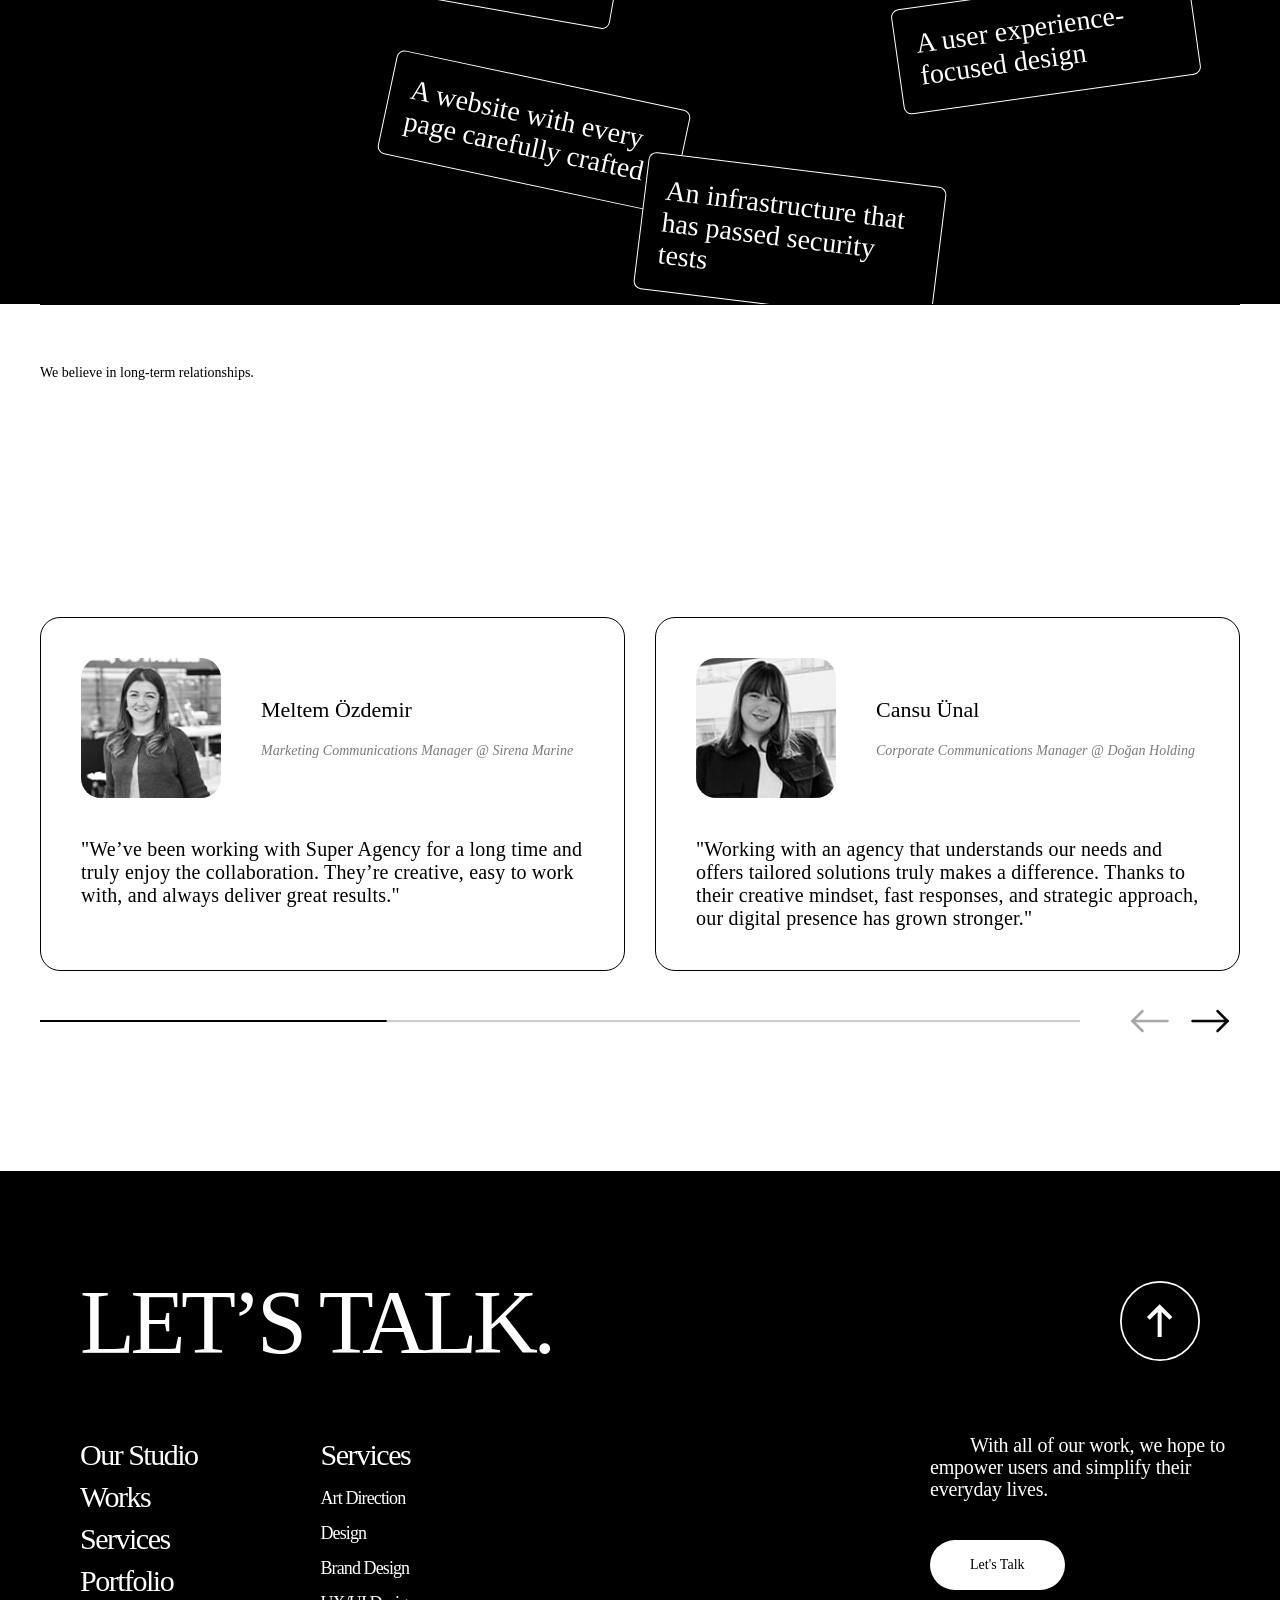
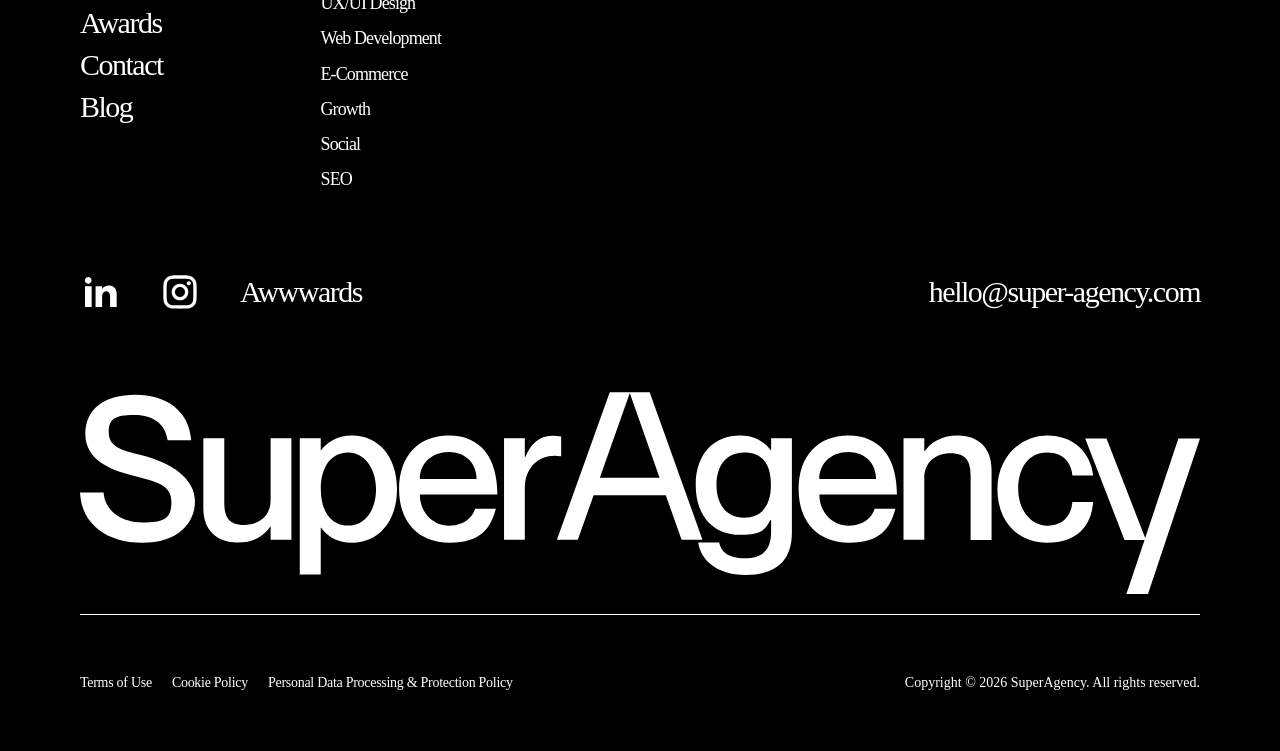
==== commit bef4f310: "Refine navbar: icon-only button in place of original menu, desktop-only dropdown, mobile keeps origi" ====
--- a/index.html
+++ b/index.html
@@ -152,12 +152,8 @@
         </a>
         <div class="time-zone-items" style="color: rgb(0, 0, 0);">
             <div class="item">
-                <span class="time" id="time-istanbul">10:40</span>
-                <span class="location">ISTANBUL</span>
-            </div>
-            <div class="item">
-                <span class="time" id="time-frankfurt">09:40</span>
-                <span class="location">FRANKFURT</span>
+                <span class="time" id="time-manila">10:40</span>
+                <span class="location">MANILA</span>
             </div>
         </div>
         <div class="right">
@@ -165,28 +161,11 @@
 				
             
 			
-            <div class="lang-button">
-				
-               <div class="lang-menu-item">
-                    <div class="lang-item">
-                        <span class="">
-                            <li class="">en</li>                        </span>
-                        <svg xmlns="http://www.w3.org/2000/svg" viewBox="0 0 24 24" fill="currentColor" class="">
-                            <path d="M11.9999 13.1714L16.9497 8.22168L18.3639 9.63589L11.9999 15.9999L5.63599 9.63589L7.0502 8.22168L11.9999 13.1714Z"></path>
-                        </svg>
-                    </div>
-                    <ul class="select-lang-menu">
-                        <li class=""><a href="https://super-agency.com/de/" class="">de</a></li>                    </ul>
-               </div>
-			
-            </div>
-
             <div class="menu-button menu-open menu-pill">
                 <div class="lines">
                     <div class="line"></div>
                     <div class="line"></div>
                 </div>
-                <span class="menu-pill-label"><span class="open-text">Menu</span><span class="close-text">Close</span></span>
             </div>
         </div>
     </header>
--- a/nav-fourmula.css
+++ b/nav-fourmula.css
@@ -1,57 +1,23 @@
-/* Fourmula.ai-style navbar: centered black pill menu button + compact dropdown panel */
+/* Desktop: icon-only pill menu button in the original button's place (right side of header),
+   opening a compact dropdown panel (fourmula.ai-style).
+   Mobile: falls back to the original SuperAgency full-screen menu, untouched. */
 
-header {
-  justify-content: flex-start !important;
-}
-header .logo { order: 1; }
-header .time-zone-items {
-  order: 2;
-  margin-left: auto;
-  margin-right: 2rem;
+/* Icon-only pill button, sits inline in .right where the original hamburger button was */
+.menu-button.menu-pill {
   position: static !important;
-  transform: none !important;
-}
-header .right { order: 3; }
-
-header .logo svg { fill: #000 !important; }
-header .time-zone-items,
-header .time-zone-items * { color: #000 !important; }
-header .right .button { color: #000 !important; border-color: #000 !important; }
-header .lang-button span,
-header .lang-button svg { color: #000 !important; fill: #000 !important; }
-
-header .right .button.border.dark {
-  background: #000 !important;
-  color: #fff !important;
-  border: none !important;
-  border-radius: 999px !important;
-  padding: 0 1.6rem !important;
-  height: 4.4rem !important;
-  transition: background .3s ease;
-}
-header .right .button.border.dark:hover { background: #0119ff !important; }
-
-/* Pill-shaped menu button, centered in the header */
-.menu-button.menu-pill {
-  position: fixed !important;
-  top: 1.6rem !important;
-  left: 50% !important;
-  transform: translateX(-50%) !important;
-  right: auto !important;
   display: flex !important;
   align-items: center !important;
-  gap: 0.8rem !important;
+  justify-content: center !important;
   background: #000 !important;
   border-radius: 999px !important;
-  padding: 1rem 1.6rem !important;
-  width: auto !important;
-  height: auto !important;
-  z-index: 1001 !important;
+  width: 4.4rem !important;
+  height: 4.4rem !important;
+  padding: 0 !important;
   cursor: pointer;
 }
 .menu-button.menu-pill .lines {
   position: static !important;
-  width: 1.8rem !important;
+  width: 1.6rem !important;
   height: auto !important;
   display: flex !important;
   flex-direction: column !important;
@@ -74,101 +40,107 @@
 .menu-button.menu-pill.active .lines .line:last-child {
   transform: translateY(-6px) rotate(-45deg) !important;
 }
-.menu-pill-label {
-  color: #fff;
-  font-size: 1.6rem;
-  font-family: inherit;
-  white-space: nowrap;
-}
-.menu-pill-label .close-text { display: none; }
-.menu-button.menu-pill.active .menu-pill-label .open-text { display: none; }
-.menu-button.menu-pill.active .menu-pill-label .close-text { display: inline; }
 
-/* Compact centered dropdown panel replacing the full-screen overlay */
-.menu-content {
-  position: fixed !important;
-  top: 6.4rem !important;
-  left: 50% !important;
-  transform: translateX(-50%) !important;
-  width: min(92vw, 24rem) !important;
-  height: auto !important;
-  max-height: 76vh !important;
-  overflow-y: auto !important;
-  background: #ececec !important;
-  border-radius: 1.6rem !important;
-  padding: 2rem !important;
-  box-shadow: 0 2rem 6rem rgba(0, 0, 0, 0.18) !important;
-  flex-direction: column !important;
-  gap: 1.6rem !important;
-  opacity: 0;
-  visibility: hidden;
-}
-.menu-content .menu {
-  margin-top: 0 !important;
-  align-items: flex-start !important;
-}
-.menu-content .menu ul li {
-  overflow: visible !important;
-}
-.menu-content .menu ul li a {
-  font-size: 1.9rem !important;
-  color: #111 !important;
-  font-weight: 500 !important;
-  margin-bottom: 0.6rem !important;
-  height: auto !important;
-}
-.menu-content .menu ul li a.link.line-animated::before {
-  background: #111 !important;
-}
-.menu-content .bottom {
-  margin-top: 0 !important;
-  gap: 1.2rem !important;
-}
-.menu-content .bottom .social {
-  margin: 0 !important;
-  gap: 1.2rem !important;
-}
-.menu-content .bottom .social li a svg {
-  fill: #111 !important;
-  width: 2rem !important;
-}
-.menu-content .bottom .nav {
-  flex-direction: column !important;
-  align-items: flex-start !important;
-  gap: 0.6rem !important;
-}
-.menu-content .bottom .nav ul {
-  flex-direction: column !important;
-  gap: 0.5rem !important;
-}
-.menu-content .bottom .nav ul li a {
-  color: #333 !important;
-  font-size: 1.2rem !important;
-  white-space: normal !important;
-  line-height: 1.4 !important;
-}
-.menu-content .bottom .nav span a {
-  color: #333 !important;
-  font-size: 1.2rem !important;
-  white-space: normal !important;
+/* Desktop-only: keep header dark/legible + swap the full-screen overlay for a compact dropdown */
+@media (min-width: 769px) {
+  header {
+    justify-content: flex-start !important;
+  }
+  header .logo { order: 1; }
+  header .time-zone-items {
+    order: 2;
+    margin-left: auto;
+    margin-right: 2rem;
+    position: static !important;
+    transform: none !important;
+  }
+  header .right { order: 3; }
+
+  header .logo svg { fill: #000 !important; }
+  header .time-zone-items,
+  header .time-zone-items * { color: #000 !important; }
+  header .right .button { color: #000 !important; border-color: #000 !important; }
+
+  header .right .button.border.dark {
+    background: #000 !important;
+    color: #fff !important;
+    border: none !important;
+    border-radius: 999px !important;
+    padding: 0 1.6rem !important;
+    height: 4.4rem !important;
+    transition: background .3s ease;
+  }
+  header .right .button.border.dark:hover { background: #0119ff !important; }
+
+  .menu-content {
+    position: fixed !important;
+    top: 8.5rem !important;
+    left: auto !important;
+    right: 8rem !important;
+    transform: none !important;
+    width: min(92vw, 24rem) !important;
+    height: auto !important;
+    max-height: 76vh !important;
+    overflow-y: auto !important;
+    background: #ececec !important;
+    border-radius: 1.6rem !important;
+    padding: 2rem !important;
+    box-shadow: 0 2rem 6rem rgba(0, 0, 0, 0.18) !important;
+    flex-direction: column !important;
+    gap: 1.6rem !important;
+    opacity: 0;
+    visibility: hidden;
+  }
+  .menu-content .menu {
+    margin-top: 0 !important;
+    align-items: flex-start !important;
+  }
+  .menu-content .menu ul li {
+    overflow: visible !important;
+  }
+  .menu-content .menu ul li a {
+    font-size: 1.9rem !important;
+    color: #111 !important;
+    font-weight: 500 !important;
+    margin-bottom: 0.6rem !important;
+    height: auto !important;
+  }
+  .menu-content .menu ul li a.link.line-animated::before {
+    background: #111 !important;
+  }
+  .menu-content .bottom {
+    margin-top: 0 !important;
+    gap: 1.2rem !important;
+  }
+  .menu-content .bottom .social {
+    margin: 0 !important;
+    gap: 1.2rem !important;
+  }
+  .menu-content .bottom .social li a svg {
+    fill: #111 !important;
+    width: 2rem !important;
+  }
+  .menu-content .bottom .nav {
+    flex-direction: column !important;
+    align-items: flex-start !important;
+    gap: 0.6rem !important;
+  }
+  .menu-content .bottom .nav ul {
+    flex-direction: column !important;
+    gap: 0.5rem !important;
+  }
+  .menu-content .bottom .nav ul li a {
+    color: #333 !important;
+    font-size: 1.2rem !important;
+    white-space: normal !important;
+    line-height: 1.4 !important;
+  }
+  .menu-content .bottom .nav span a {
+    color: #333 !important;
+    font-size: 1.2rem !important;
+    white-space: normal !important;
+  }
 }
 
-@media (max-width: 768px) {
-  header .time-zone-items { display: none !important; }
-  .menu-content { width: min(92vw, 20rem) !important; padding: 1.6rem !important; }
-  .menu-content .menu ul li a { font-size: 1.6rem !important; }
-}
-
-@media (max-width: 540px) {
-  .menu-button.menu-pill {
-    left: auto !important;
-    right: 1.2rem !important;
-    top: 1.2rem !important;
-    transform: none !important;
-    padding: 0.8rem 1.1rem !important;
-    gap: 0.5rem !important;
-  }
-  .menu-button.menu-pill .lines { width: 1.5rem !important; }
-  .menu-pill-label { font-size: 1.3rem !important; }
-  .menu-content { top: 5.4rem !important; right: 1.2rem !important; left: auto !important; transform: none !important; }
-}
+/* Mobile (<=768px): no overrides here — the original SuperAgency full-screen
+   menu markup/CSS/JS takes over untouched, only the button visuals above apply. */
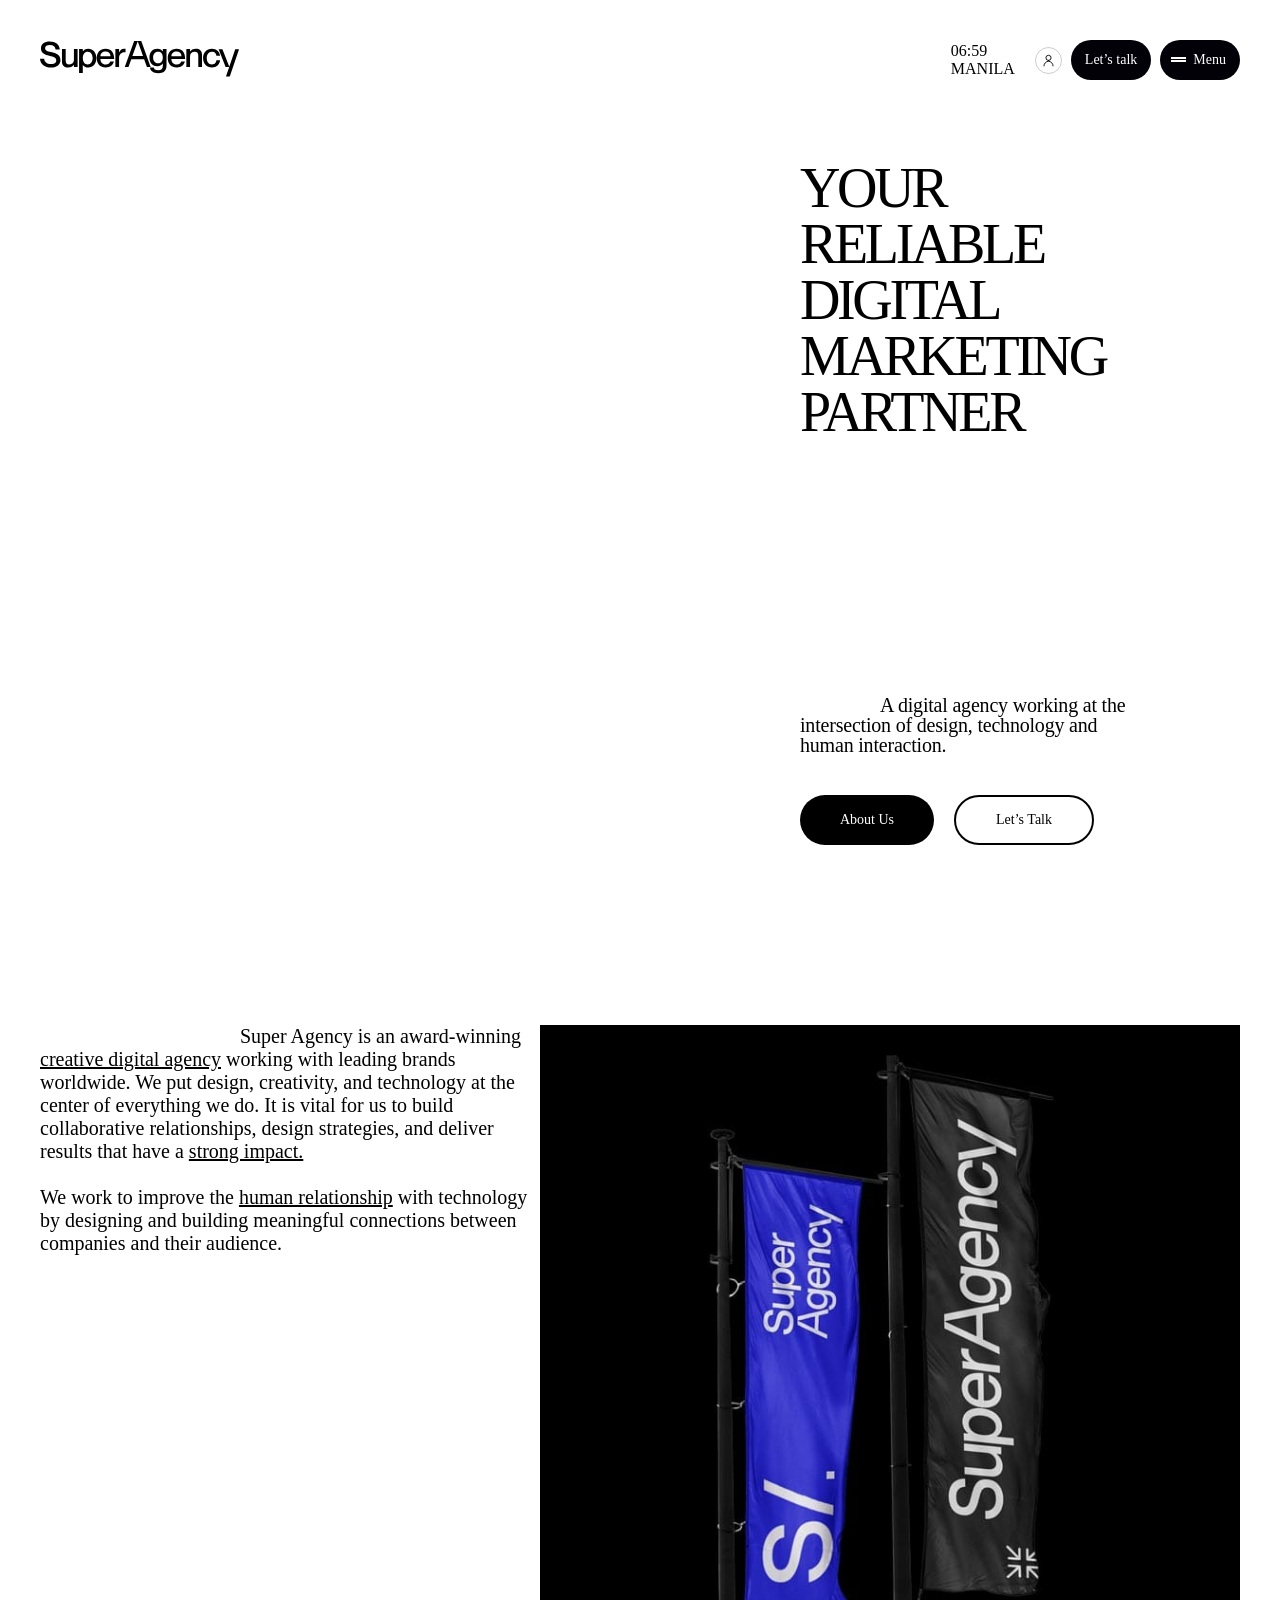
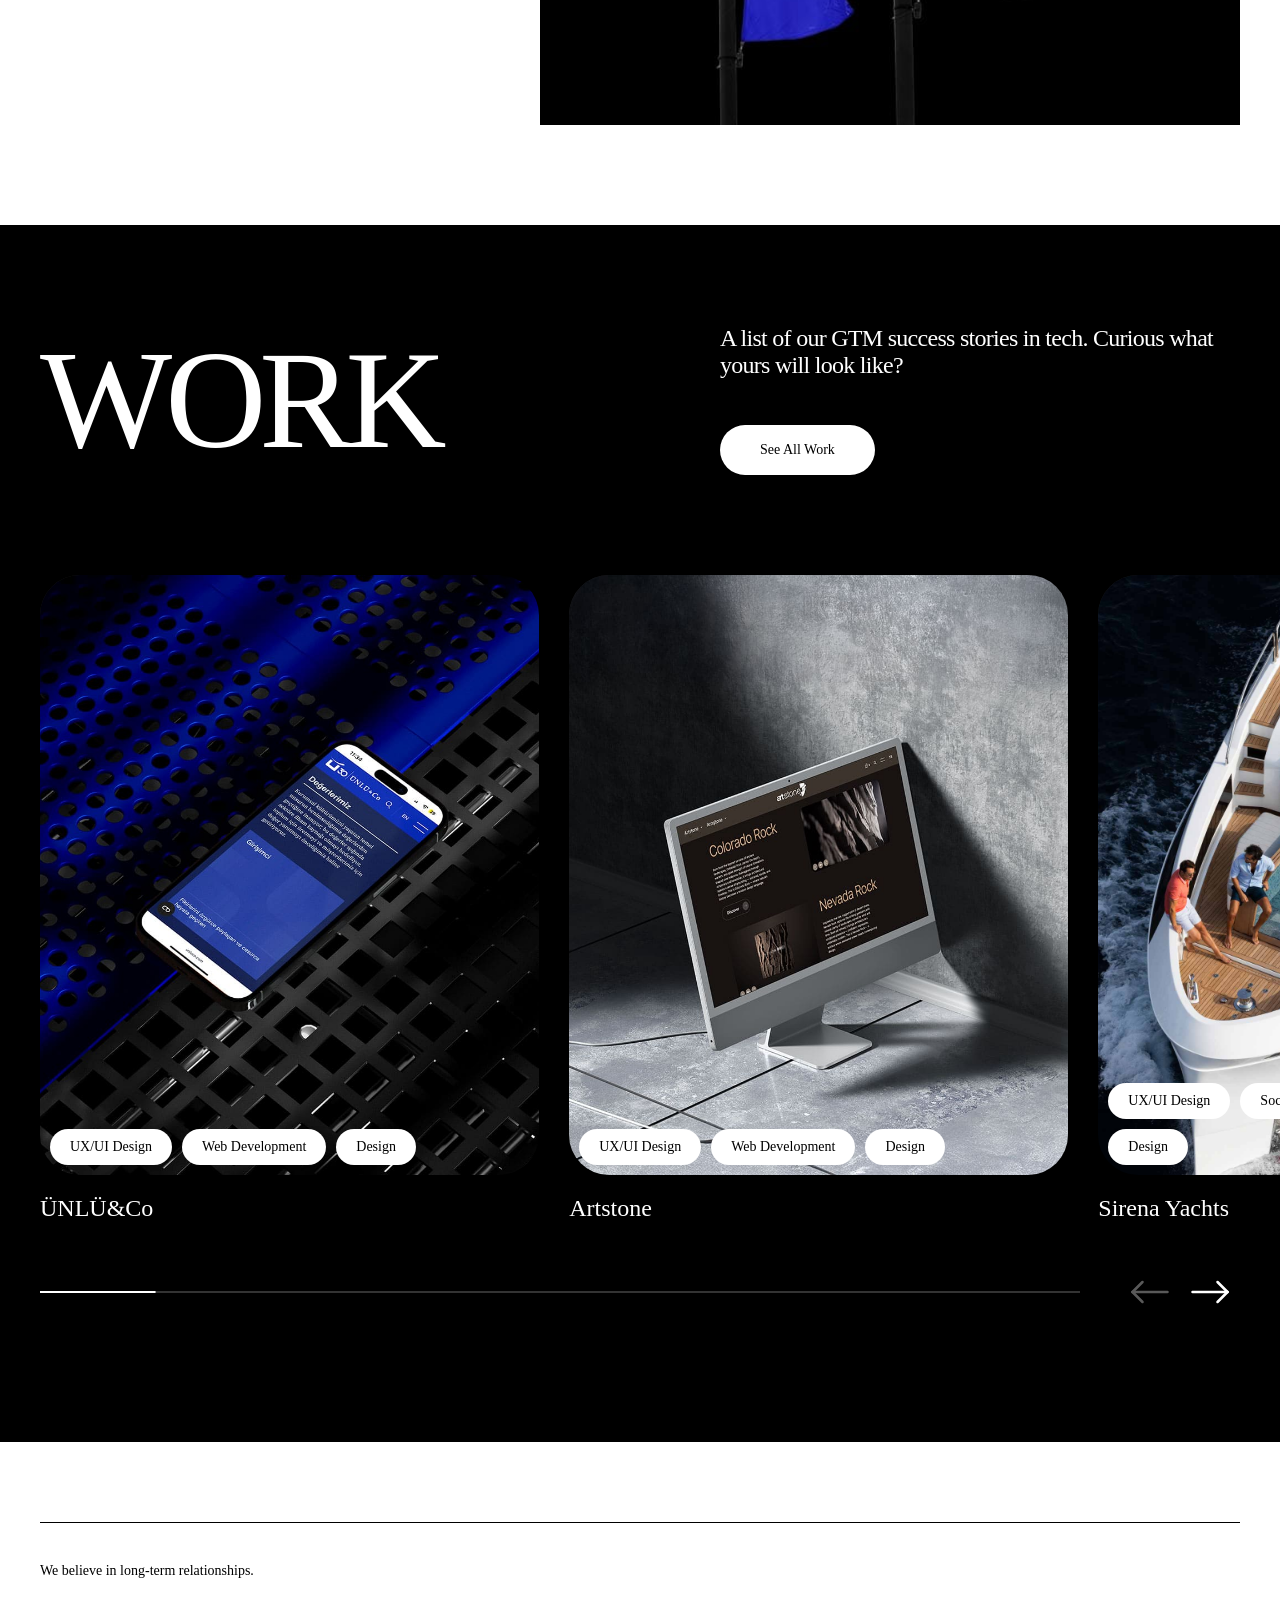
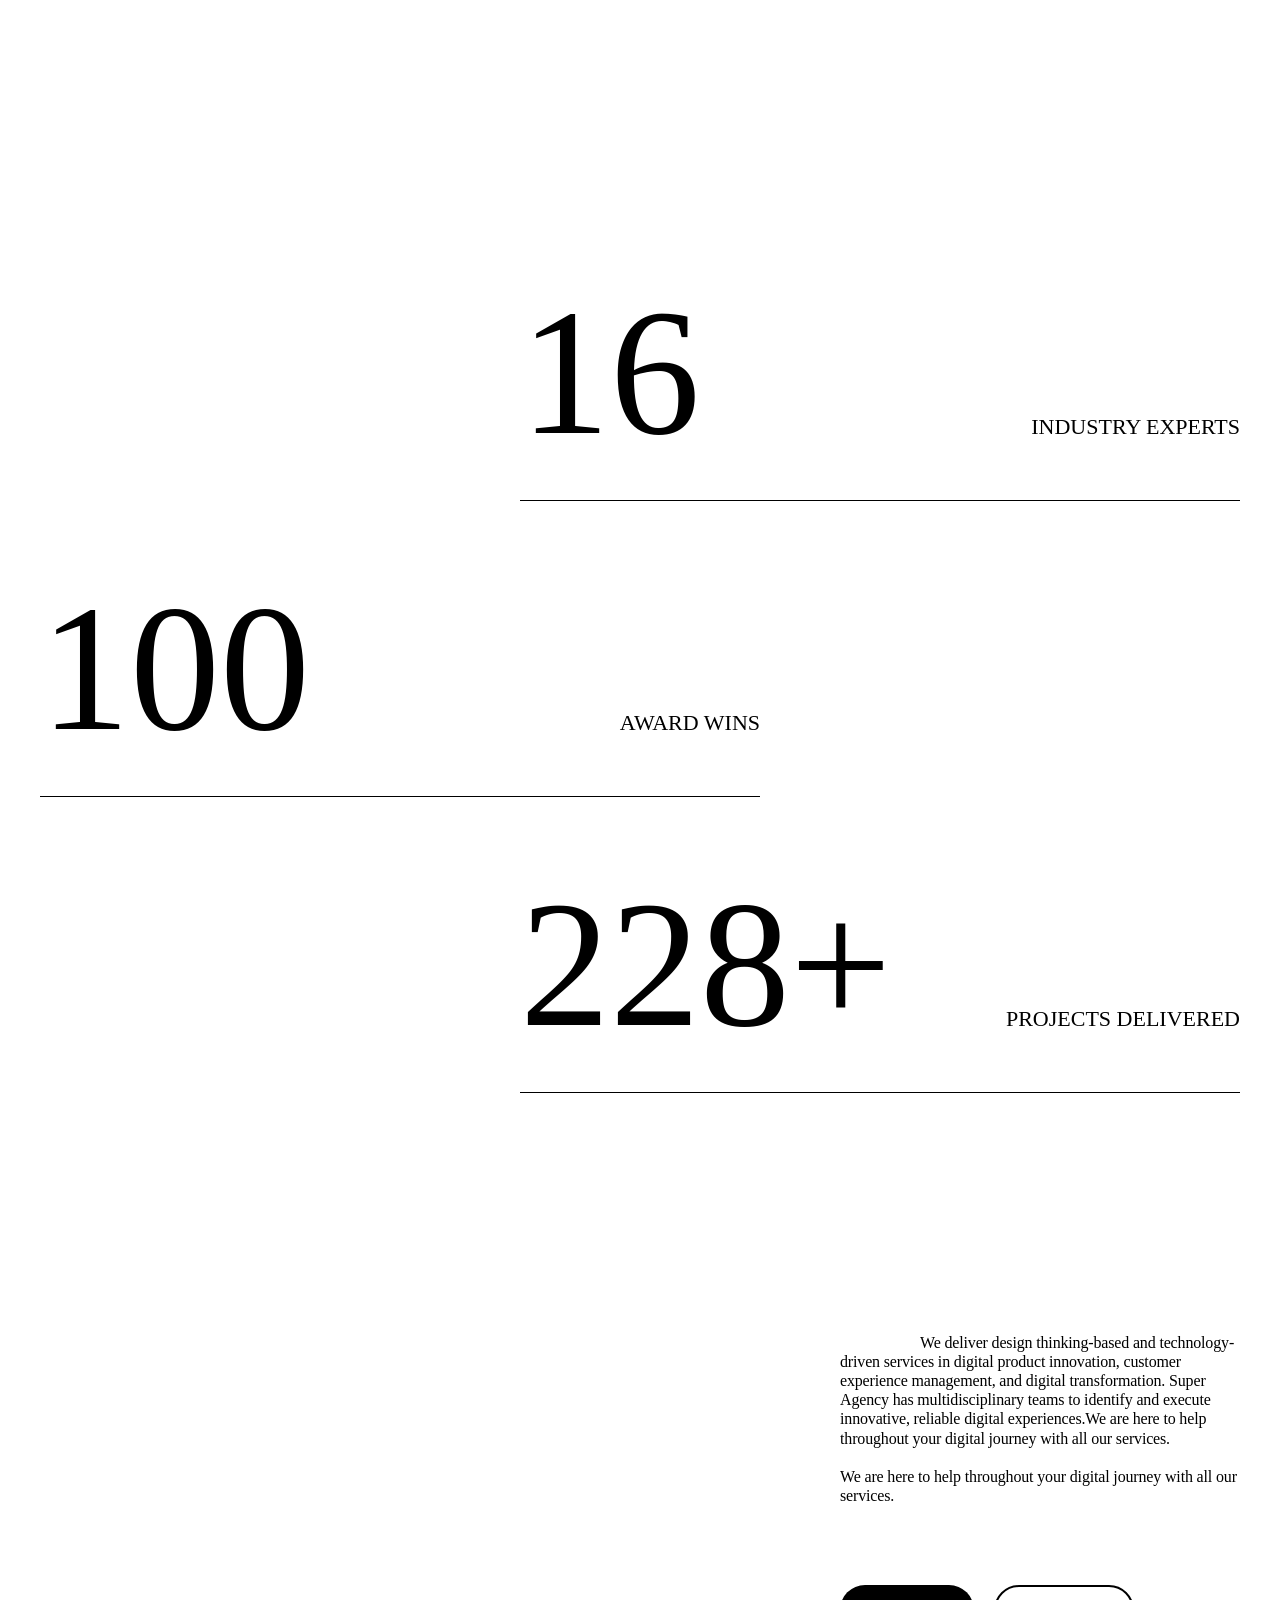
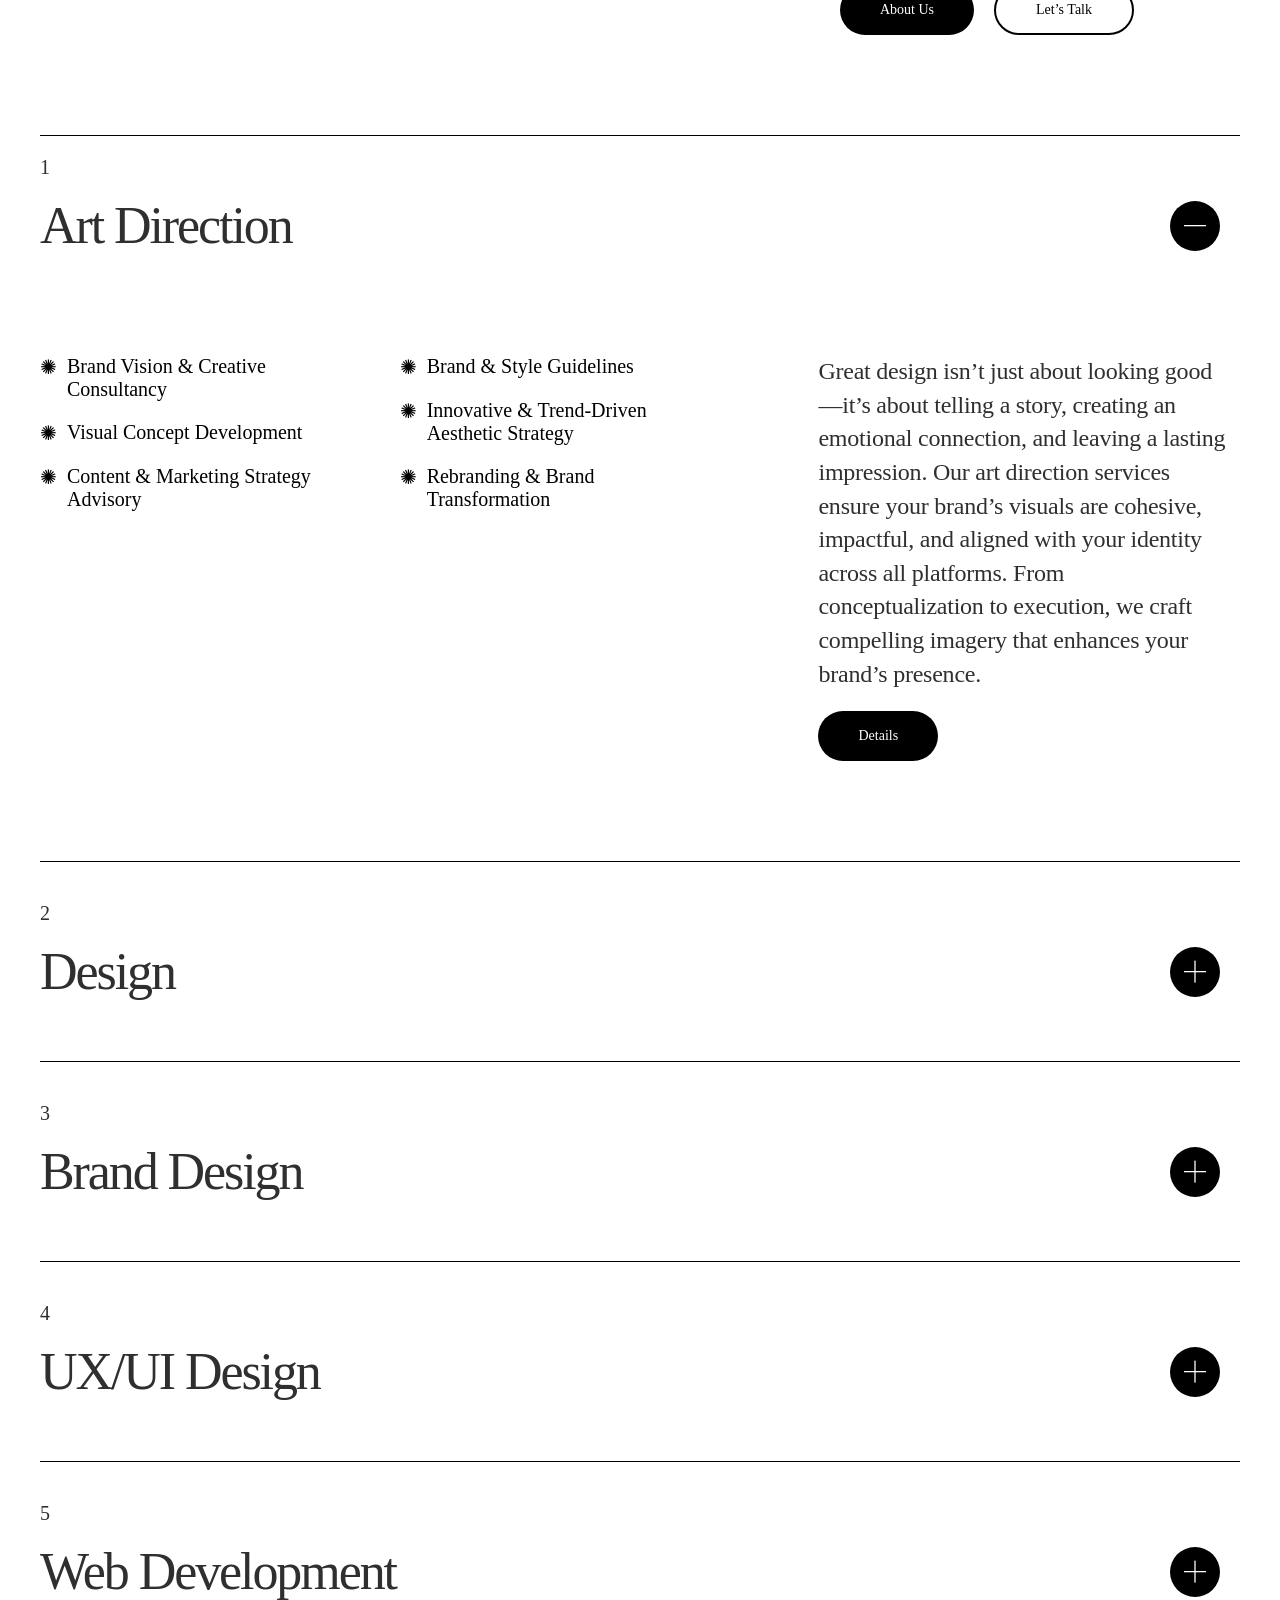
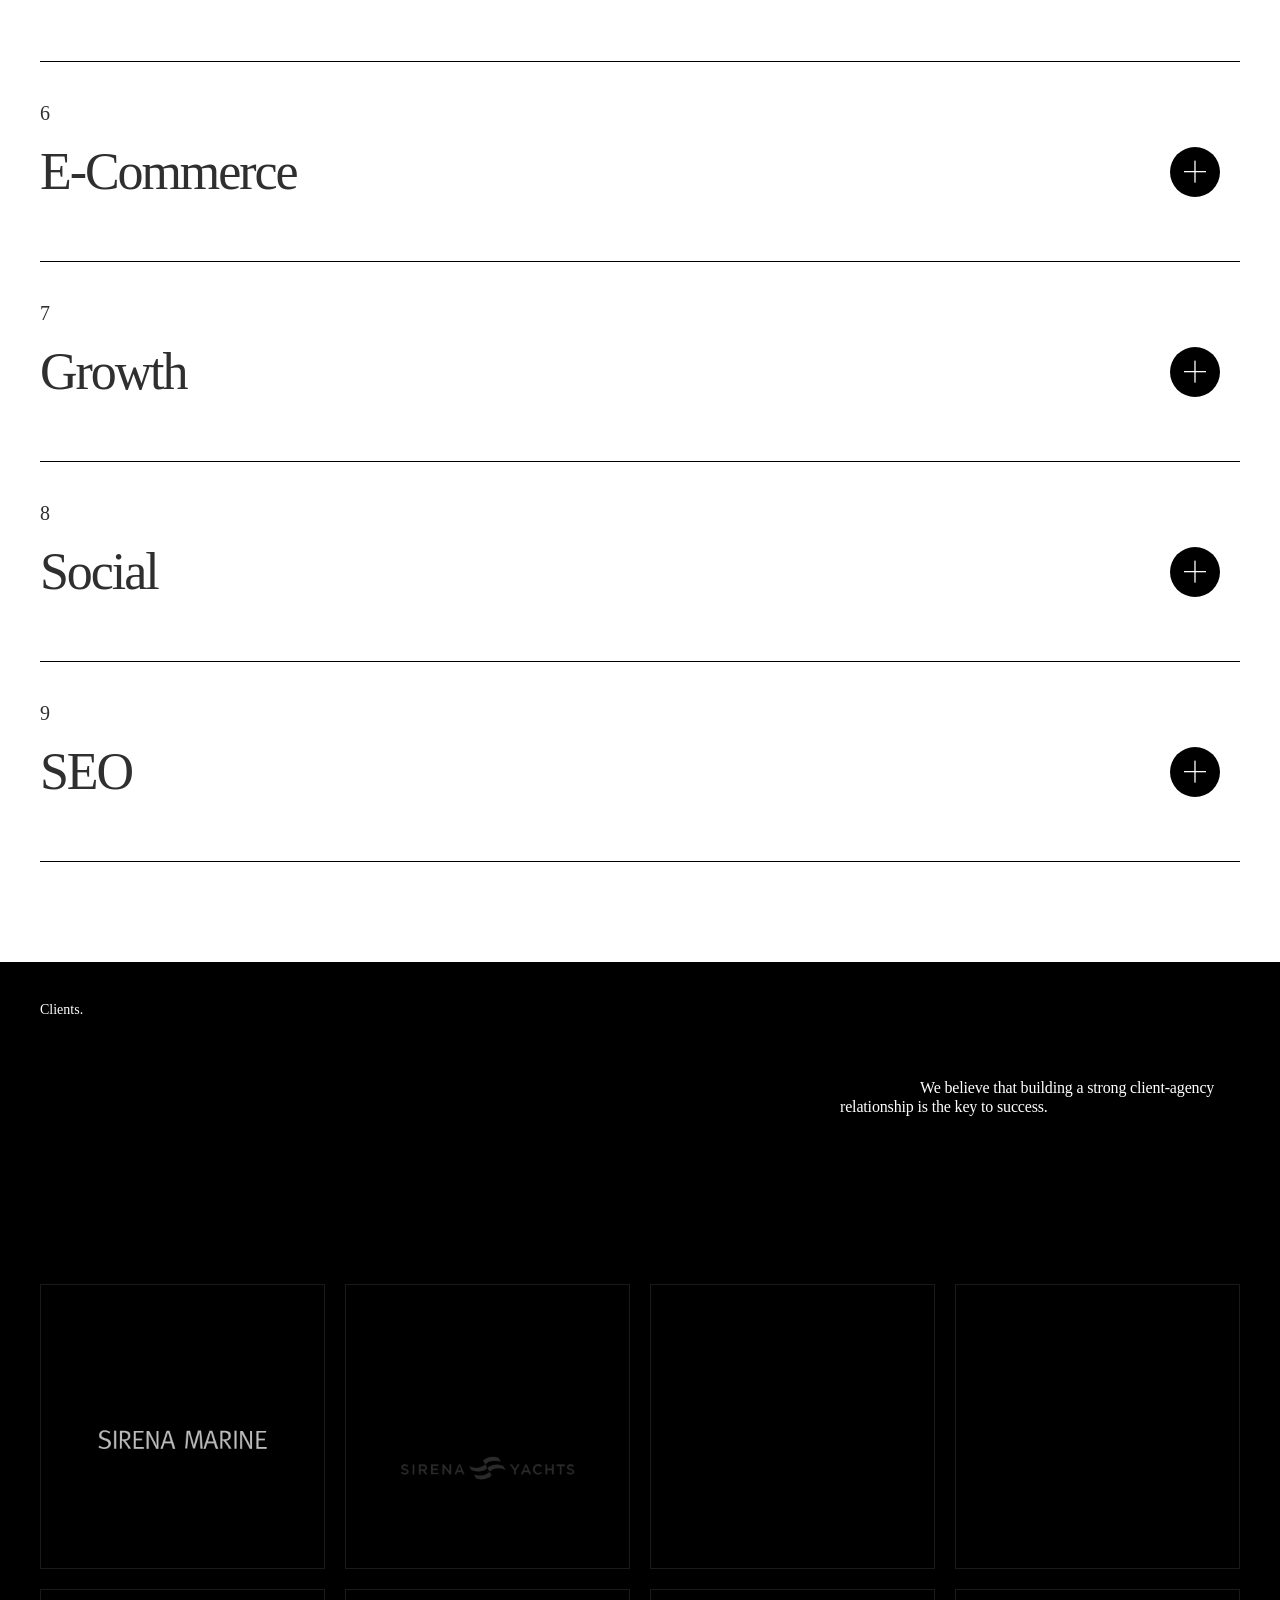
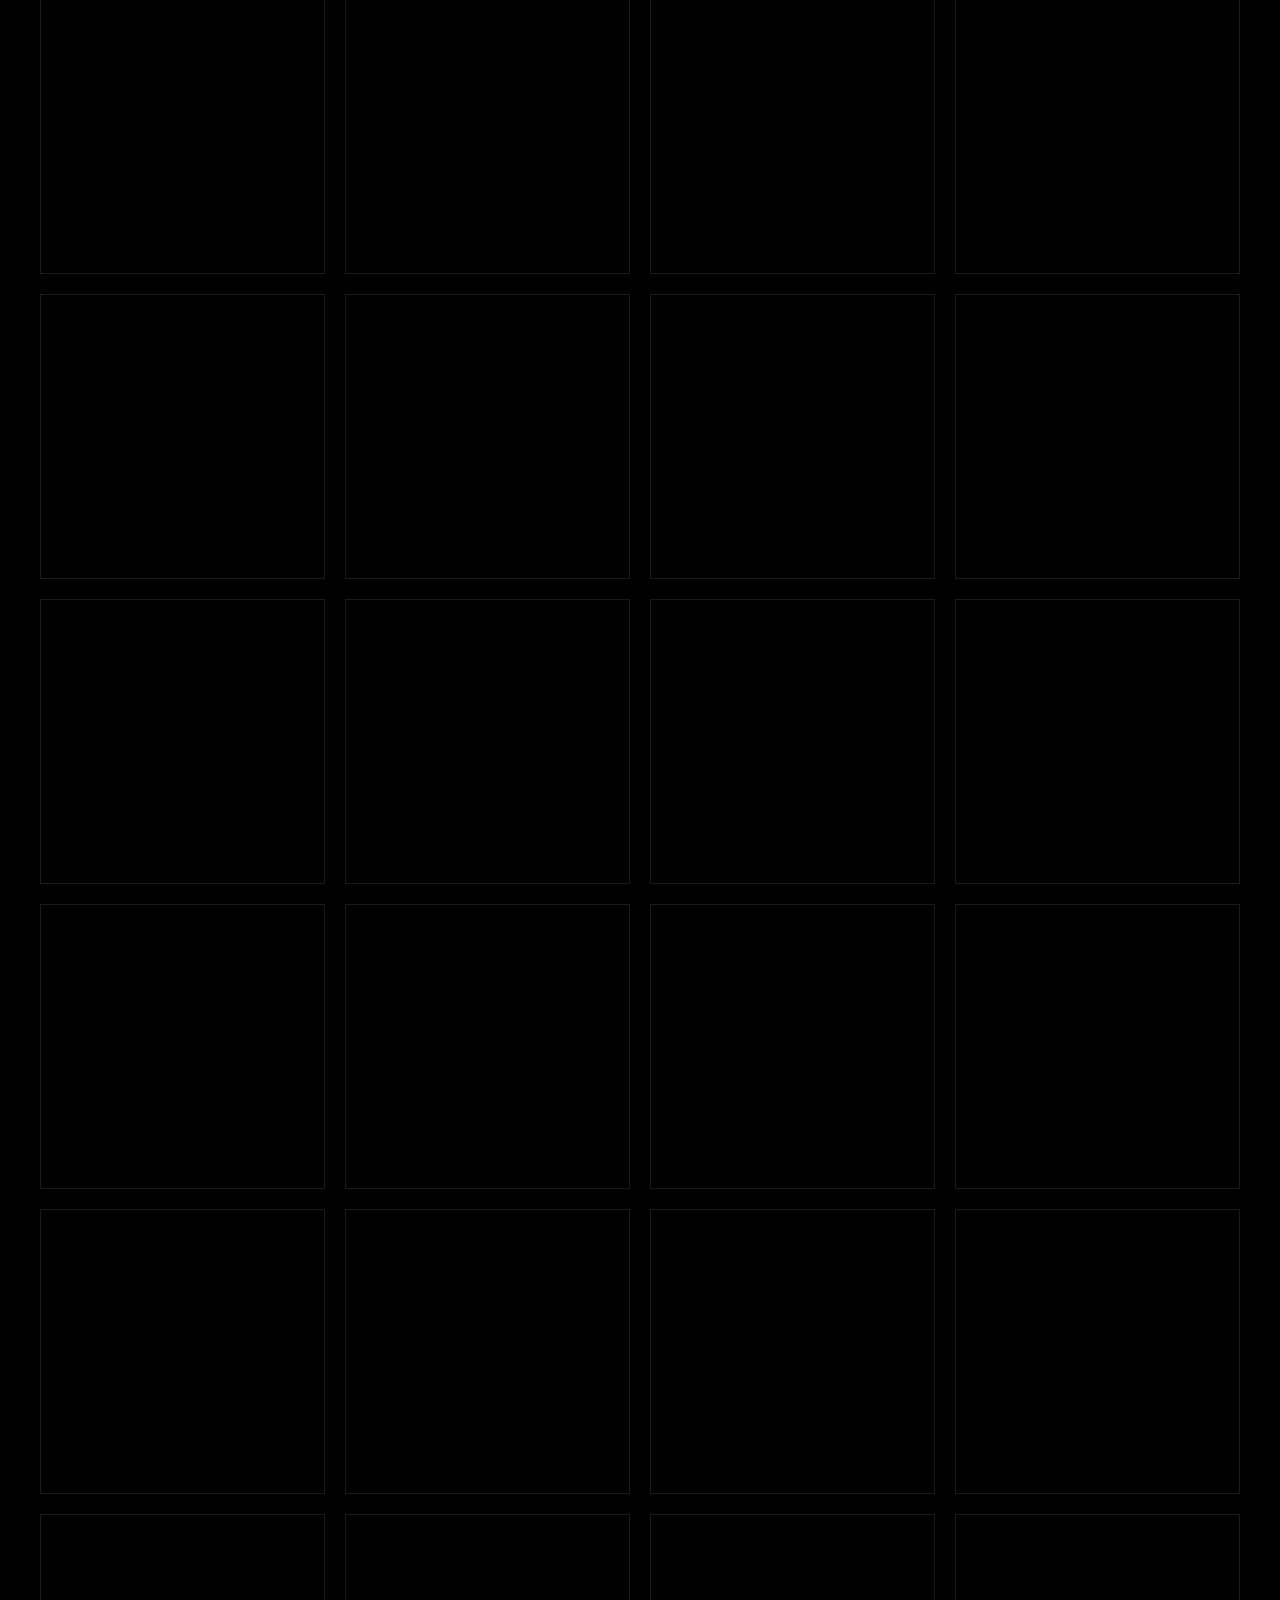
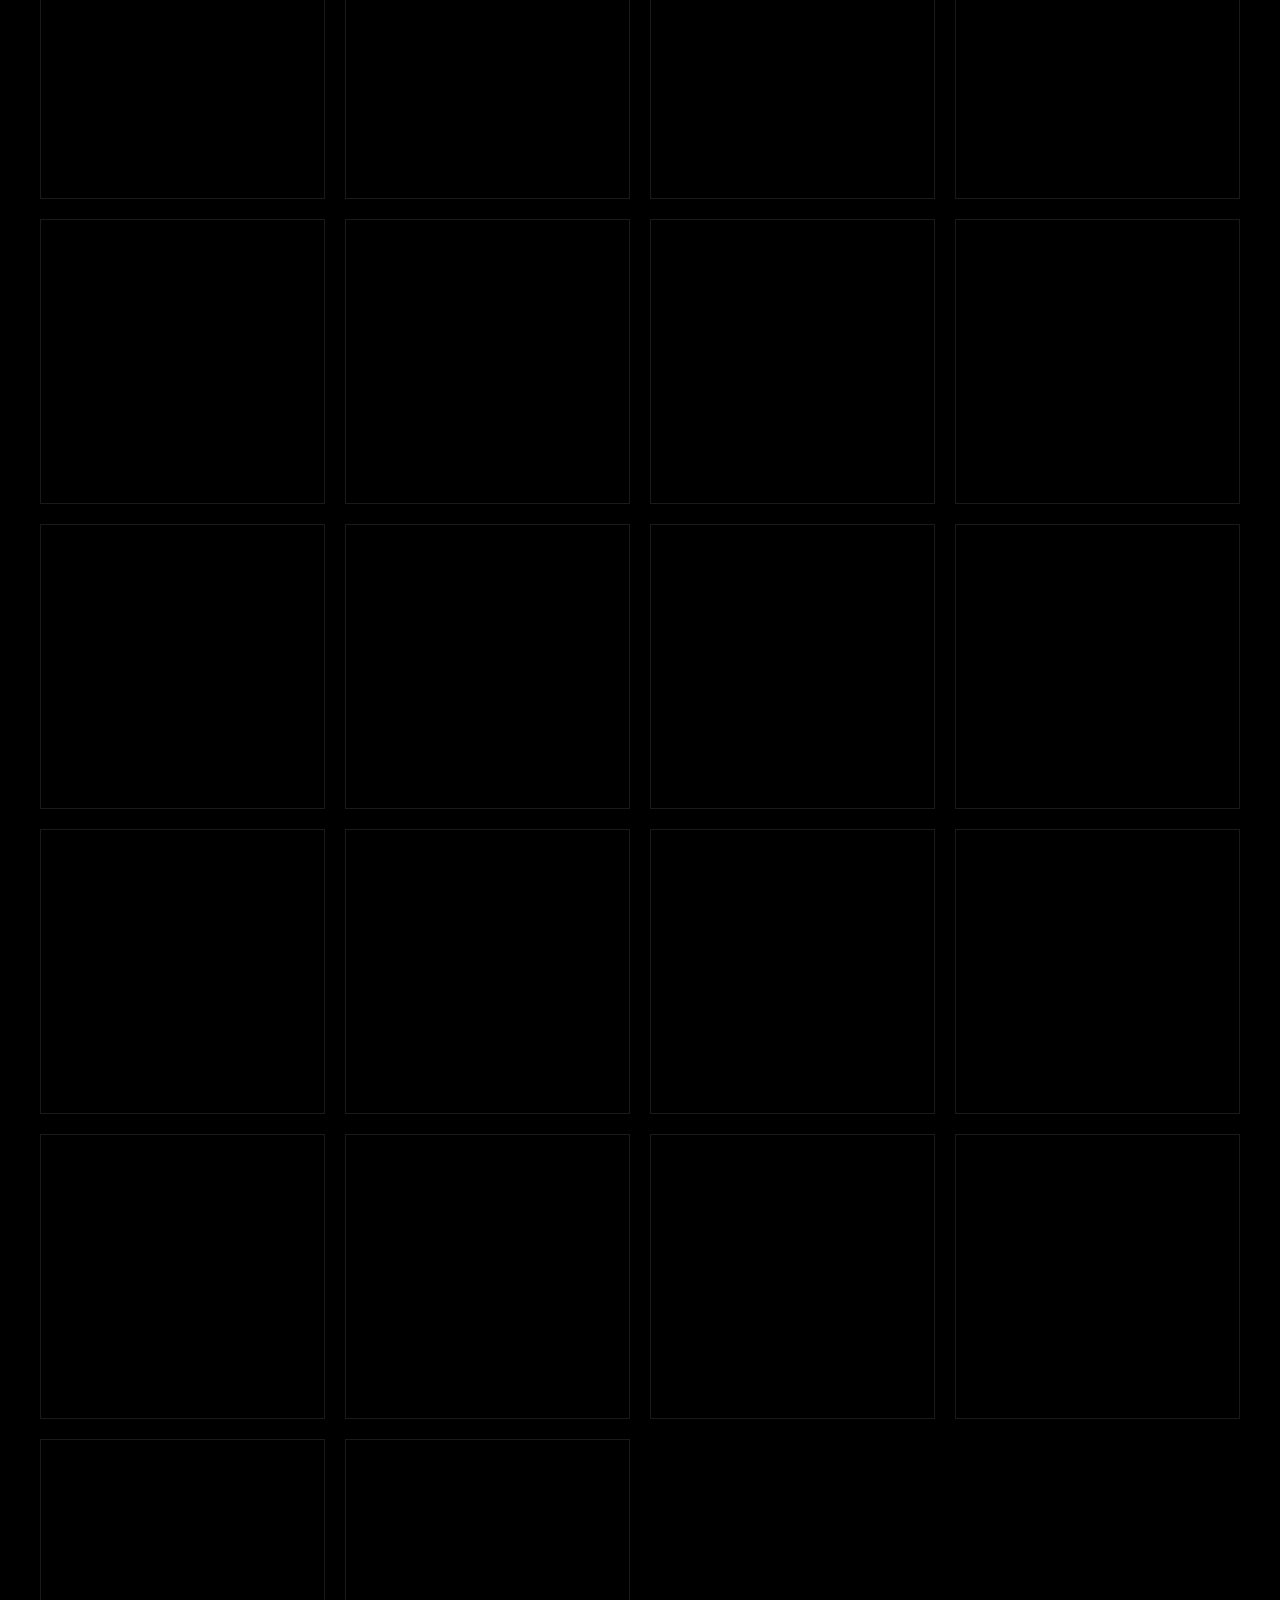
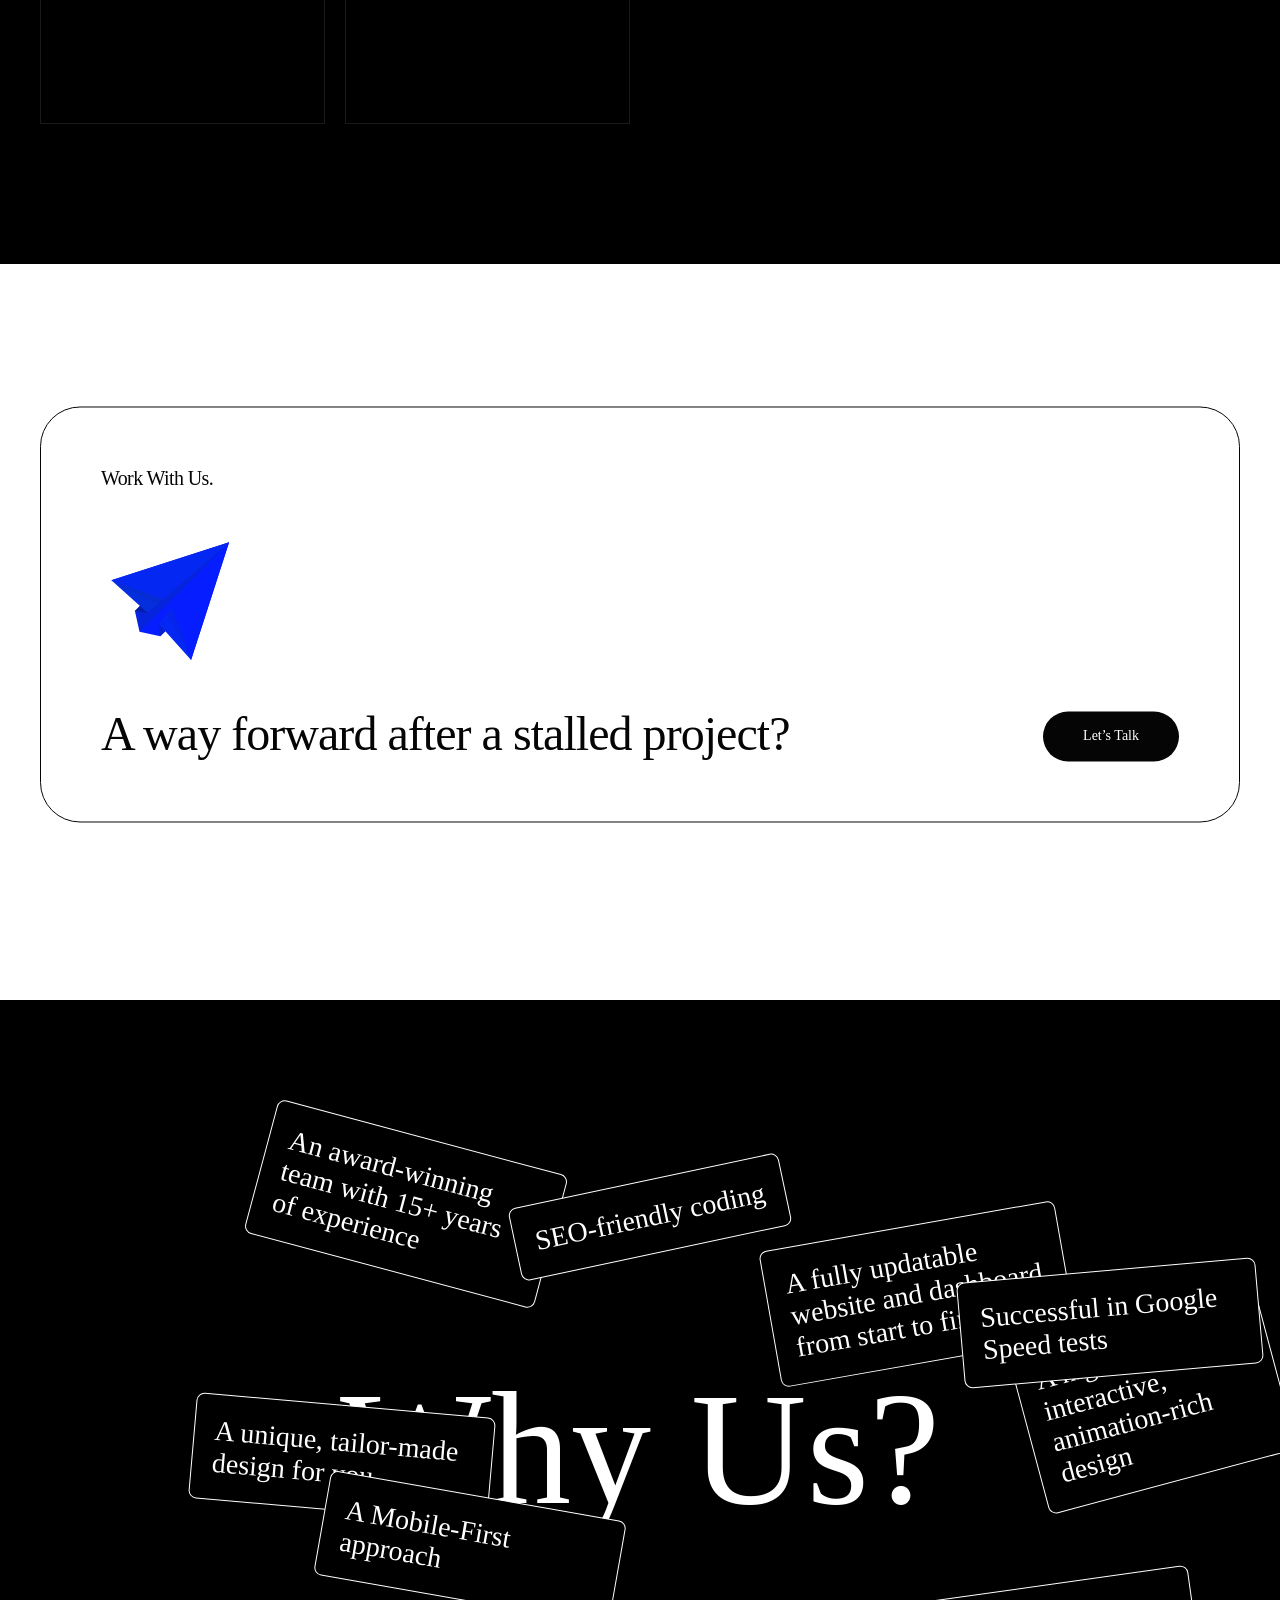
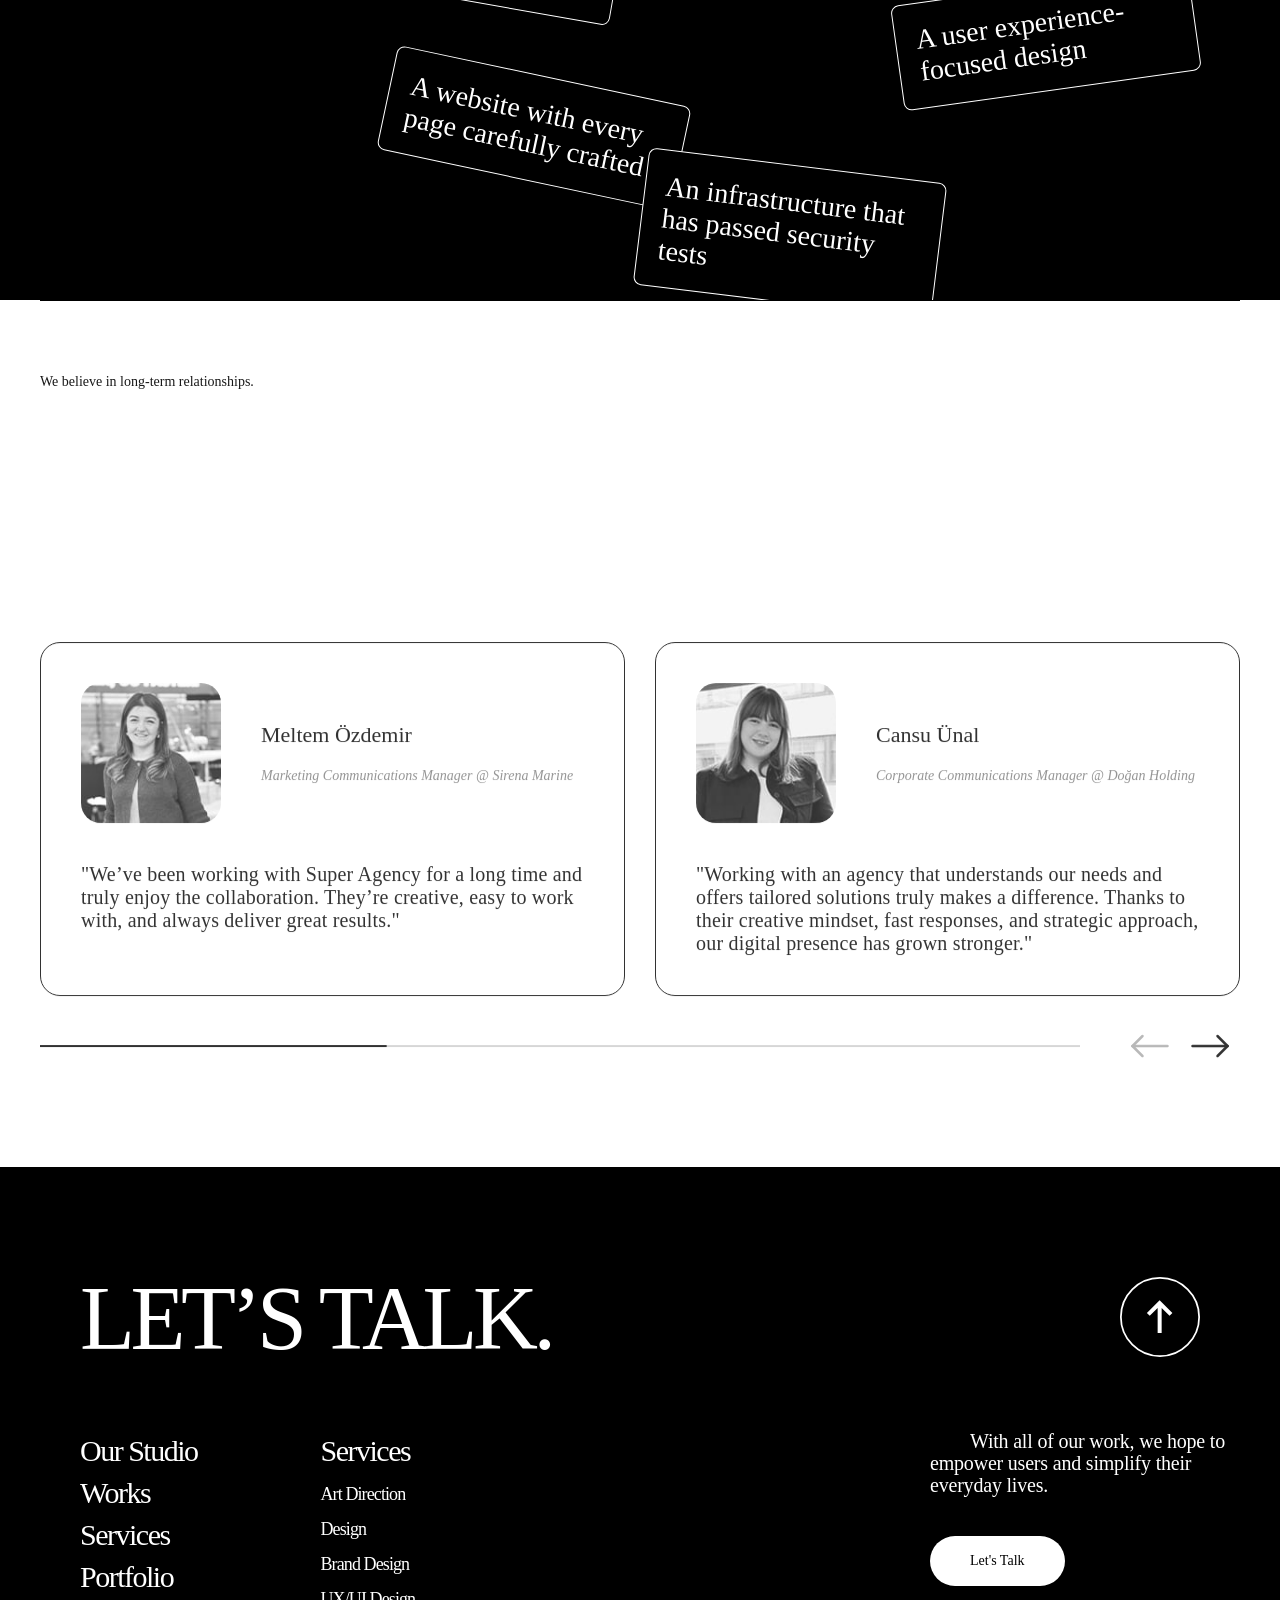
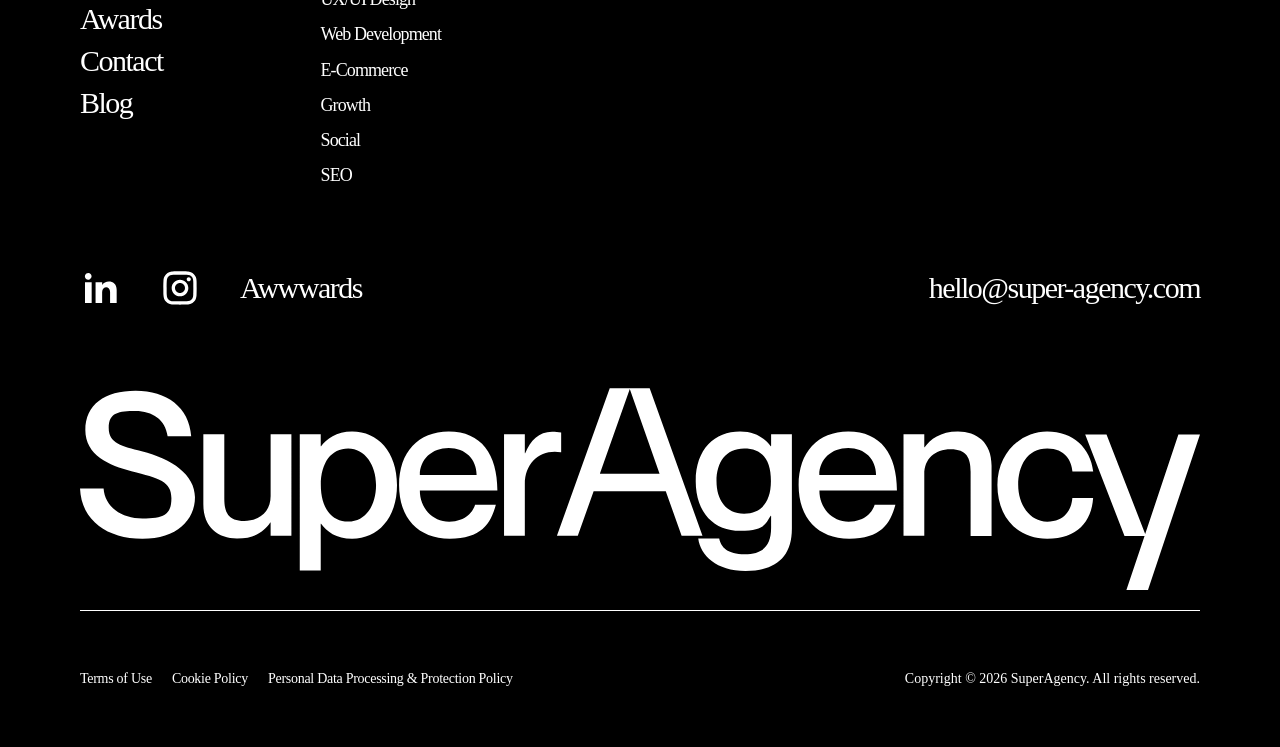
==== commit b7435093: "Replicate fourmula.ai nav cluster exactly (menu pill + account icon + CTA), grouped on the right sid" ====
--- a/index.html
+++ b/index.html
@@ -157,14 +157,17 @@
             </div>
         </div>
         <div class="right">
-							<a class="button border dark" href="https://super-agency.com/contact" style="border-color: rgb(0, 0, 0); color: rgb(0, 0, 0);">Let’s talk</a>
-				
-            
-			
-            <div class="menu-button menu-open menu-pill">
-                <div class="lines">
-                    <div class="line"></div>
-                    <div class="line"></div>
+							<div class="fm-nav">
+                <a class="fm-signin" href="https://super-agency.com/contact" aria-label="Contact">
+                    <svg viewBox="0 0 16 16" fill="none" xmlns="http://www.w3.org/2000/svg"><path d="M8 8a3.2 3.2 0 100-6.4A3.2 3.2 0 008 8zM2.4 14.6a5.6 5.6 0 0111.2 0" stroke="currentColor" stroke-width="1.1" stroke-linecap="round" stroke-linejoin="round"/></svg>
+                </a>
+                <a class="fm-cta" href="https://super-agency.com/contact">Let’s talk</a>
+                <div class="menu-button menu-open menu-pill">
+                    <div class="lines">
+                        <div class="line"></div>
+                        <div class="line"></div>
+                    </div>
+                    <span class="menu-pill-label"><span class="open-text">Menu</span><span class="close-text">Close</span></span>
                 </div>
             </div>
         </div>
--- a/nav-fourmula.css
+++ b/nav-fourmula.css
@@ -1,47 +1,49 @@
-/* Desktop: icon-only pill menu button in the original button's place (right side of header),
-   opening a compact dropdown panel (fourmula.ai-style).
-   Mobile: falls back to the original SuperAgency full-screen menu, untouched. */
+/* Desktop: fourmula.ai-style nav cluster (menu pill + account-style icon + CTA button),
+   grouped together on the right side of the header, opening a compact dropdown.
+   Mobile: only the plain icon button shows, opening the original SuperAgency full-screen menu untouched. */
 
-/* Icon-only pill button, sits inline in .right where the original hamburger button was */
+/* --- Icon-only pill button (mobile default: no text, no cta, no signin bubble) --- */
 .menu-button.menu-pill {
   position: static !important;
   display: flex !important;
   align-items: center !important;
   justify-content: center !important;
-  background: #000 !important;
+  background: #020108 !important;
   border-radius: 999px !important;
-  width: 4.4rem !important;
-  height: 4.4rem !important;
+  width: 4rem !important;
+  height: 4rem !important;
   padding: 0 !important;
+  gap: 0 !important;
   cursor: pointer;
 }
 .menu-button.menu-pill .lines {
-  position: static !important;
-  width: 1.6rem !important;
-  height: auto !important;
-  display: flex !important;
-  flex-direction: column !important;
-  gap: 0.4rem !important;
+  position: relative !important;
+  width: 1.4rem !important;
+  height: 1.4rem !important;
+  display: block !important;
 }
 .menu-button.menu-pill .lines .line {
-  position: static !important;
+  position: absolute !important;
+  left: 0 !important;
   width: 100% !important;
-  height: 2px !important;
+  height: 1.5px !important;
   background-color: #fff !important;
   transition: transform .3s ease, opacity .3s ease;
 }
-.menu-button.menu-pill .lines .line:first-child,
-.menu-button.menu-pill .lines .line:last-child {
-  transform: none !important;
-}
+.menu-button.menu-pill .lines .line:first-child { top: 0.45rem !important; transform: none !important; }
+.menu-button.menu-pill .lines .line:last-child { top: 0.75rem !important; transform: none !important; }
 .menu-button.menu-pill.active .lines .line:first-child {
-  transform: translateY(6px) rotate(45deg) !important;
+  top: 0.6rem !important;
+  transform: rotate(45deg) !important;
 }
 .menu-button.menu-pill.active .lines .line:last-child {
-  transform: translateY(-6px) rotate(-45deg) !important;
+  top: 0.6rem !important;
+  transform: rotate(-45deg) !important;
 }
+.menu-pill-label { display: none; }
+.fm-signin, .fm-cta { display: none; }
 
-/* Desktop-only: keep header dark/legible + swap the full-screen overlay for a compact dropdown */
+/* --- Desktop-only: full fourmula.ai cluster + compact dropdown --- */
 @media (min-width: 769px) {
   header {
     justify-content: flex-start !important;
@@ -59,18 +61,57 @@
   header .logo svg { fill: #000 !important; }
   header .time-zone-items,
   header .time-zone-items * { color: #000 !important; }
-  header .right .button { color: #000 !important; border-color: #000 !important; }
 
-  header .right .button.border.dark {
-    background: #000 !important;
+  /* Group: account-style icon + CTA button + menu pill, all together on the right */
+  .fm-nav {
+    display: flex !important;
+    align-items: center !important;
+    gap: 0.9rem !important;
+  }
+  .fm-signin {
+    display: flex !important;
+    align-items: center !important;
+    justify-content: center !important;
+    width: 2.7rem !important;
+    height: 2.7rem !important;
+    border-radius: 999px !important;
+    border: 1px solid rgba(0, 0, 0, 0.2) !important;
+    color: #000 !important;
+    flex-shrink: 0;
+  }
+  .fm-signin svg { width: 1.3rem !important; height: 1.3rem !important; }
+  .fm-signin:hover { border-color: rgba(0, 0, 0, 0.5) !important; }
+
+  .fm-cta {
+    display: flex !important;
+    align-items: center !important;
+    background: #020108 !important;
     color: #fff !important;
-    border: none !important;
     border-radius: 999px !important;
-    padding: 0 1.6rem !important;
-    height: 4.4rem !important;
+    padding: 0 1.4rem !important;
+    height: 4rem !important;
+    font-size: 1.4rem !important;
+    white-space: nowrap;
     transition: background .3s ease;
   }
-  header .right .button.border.dark:hover { background: #0119ff !important; }
+  .fm-cta:hover { background: #0119ff !important; }
+
+  /* Menu pill: icon + "Menu"/"Close" label, matching fourmula.ai proportions */
+  .menu-button.menu-pill {
+    gap: 0.7rem !important;
+    padding: 0 1.4rem 0 1.1rem !important;
+    width: auto !important;
+  }
+  .menu-button.menu-pill .lines { width: 1.5rem !important; height: 1.5rem !important; }
+  .menu-pill-label {
+    display: block !important;
+    color: #fff !important;
+    font-size: 1.4rem !important;
+    white-space: nowrap;
+  }
+  .menu-pill-label .close-text { display: none; }
+  .menu-button.menu-pill.active .menu-pill-label .open-text { display: none; }
+  .menu-button.menu-pill.active .menu-pill-label .close-text { display: inline; }
 
   .menu-content {
     position: fixed !important;
@@ -142,5 +183,5 @@
   }
 }
 
-/* Mobile (<=768px): no overrides here — the original SuperAgency full-screen
-   menu markup/CSS/JS takes over untouched, only the button visuals above apply. */
+/* Mobile (<=768px): fm-signin/fm-cta/label stay hidden — the original SuperAgency
+   full-screen menu markup/CSS/JS takes over untouched, only the plain icon button shows. */
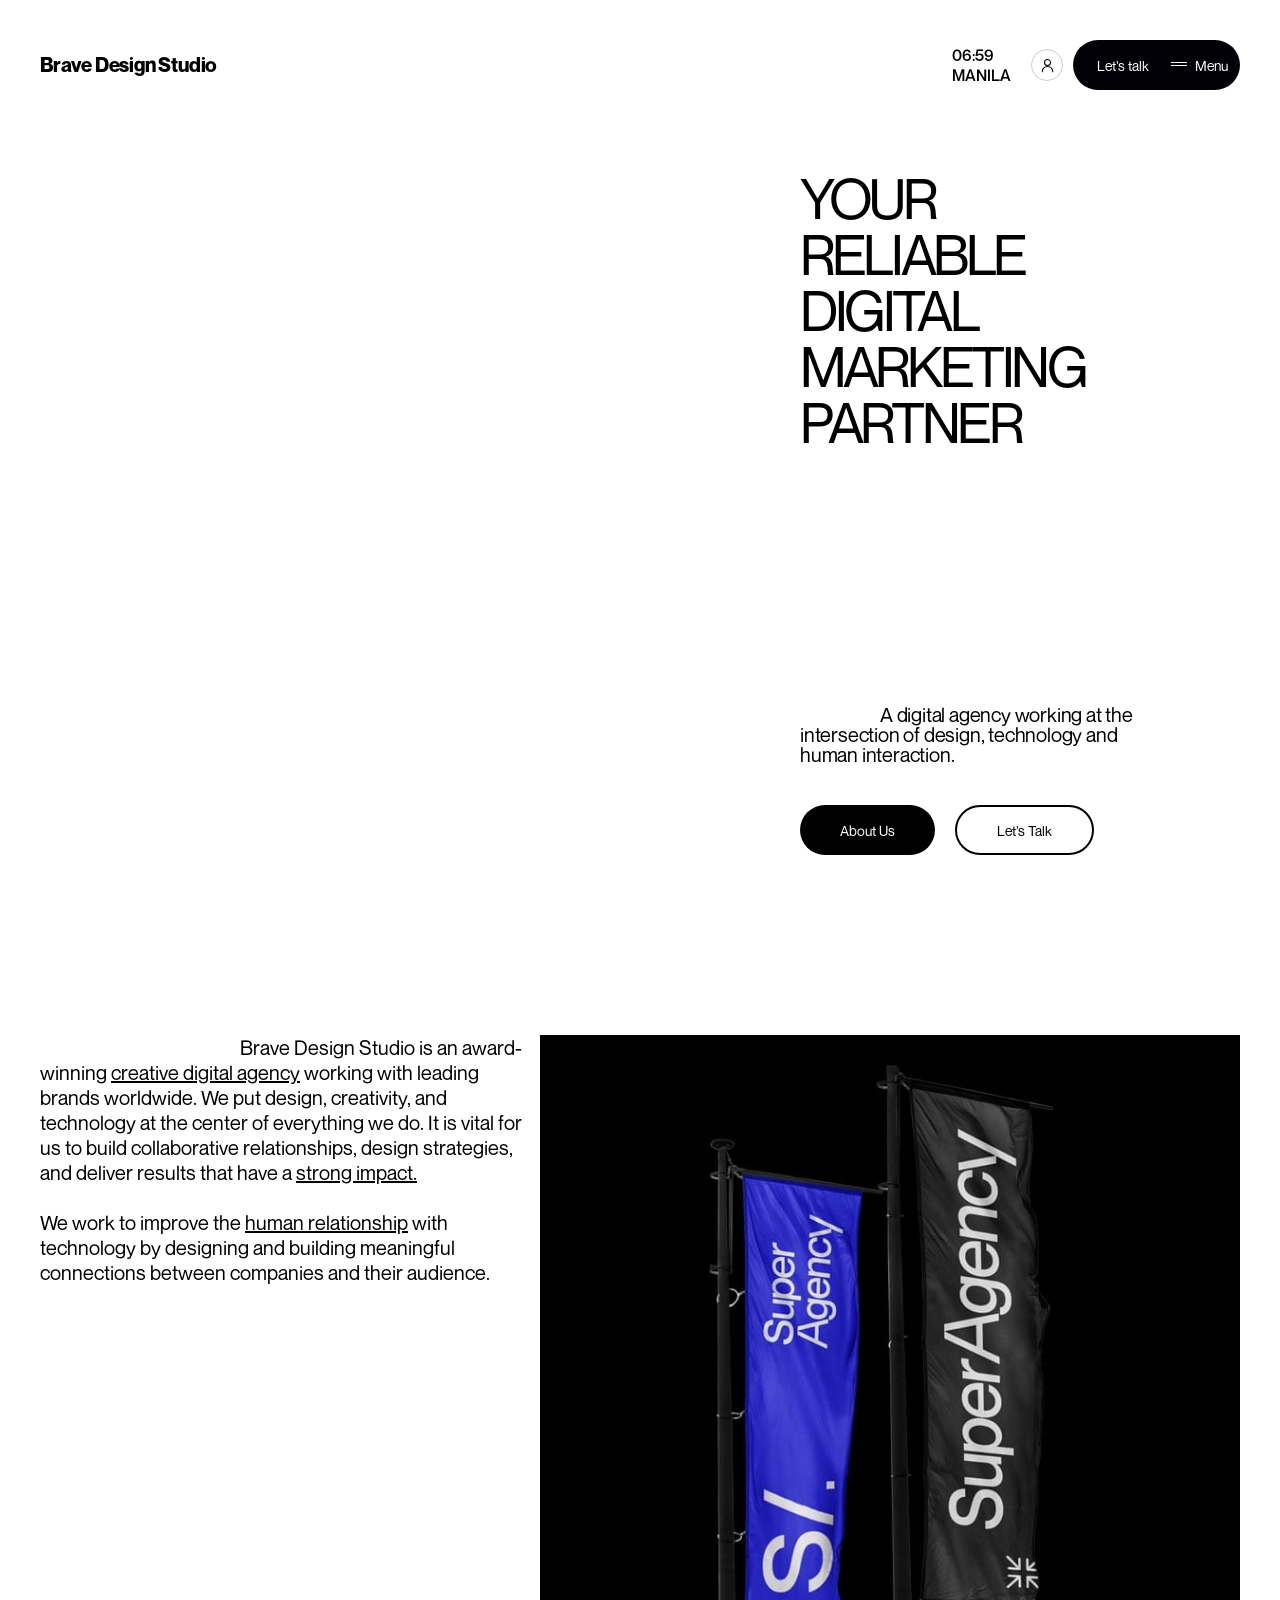
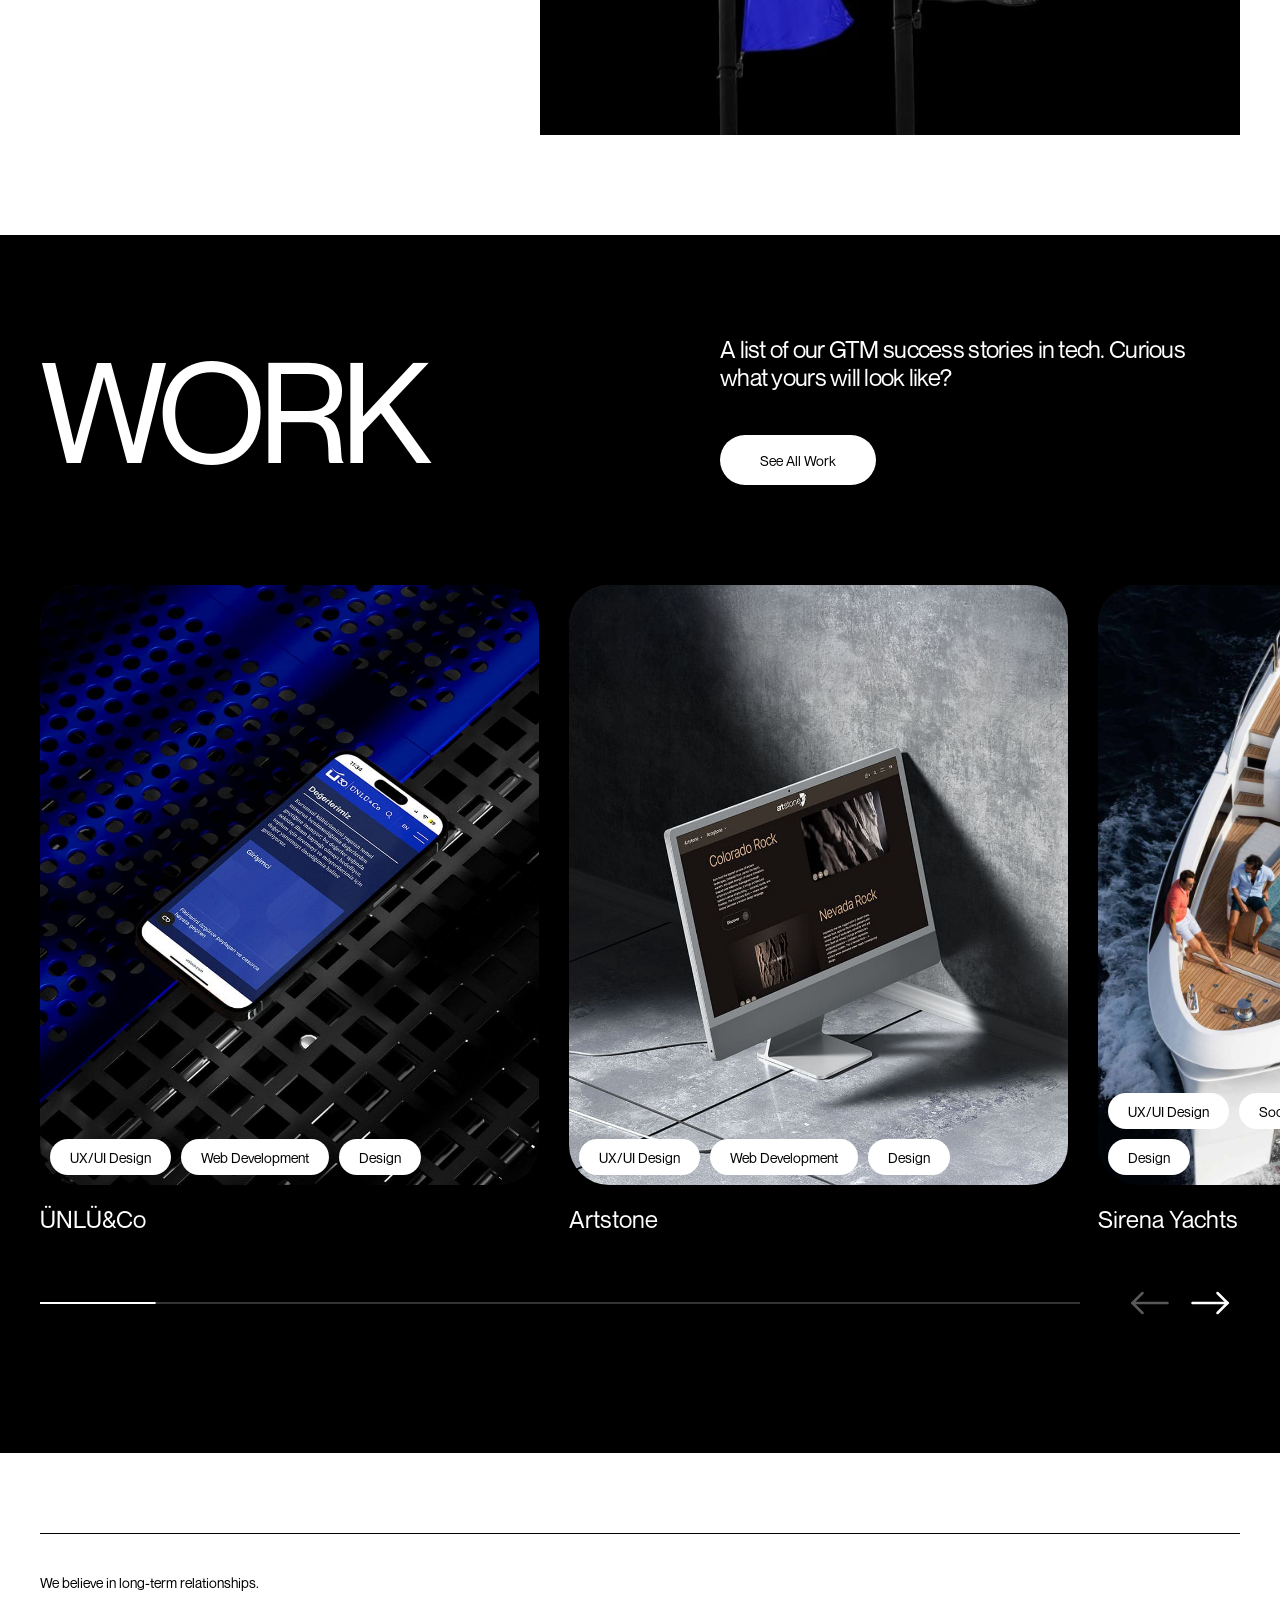
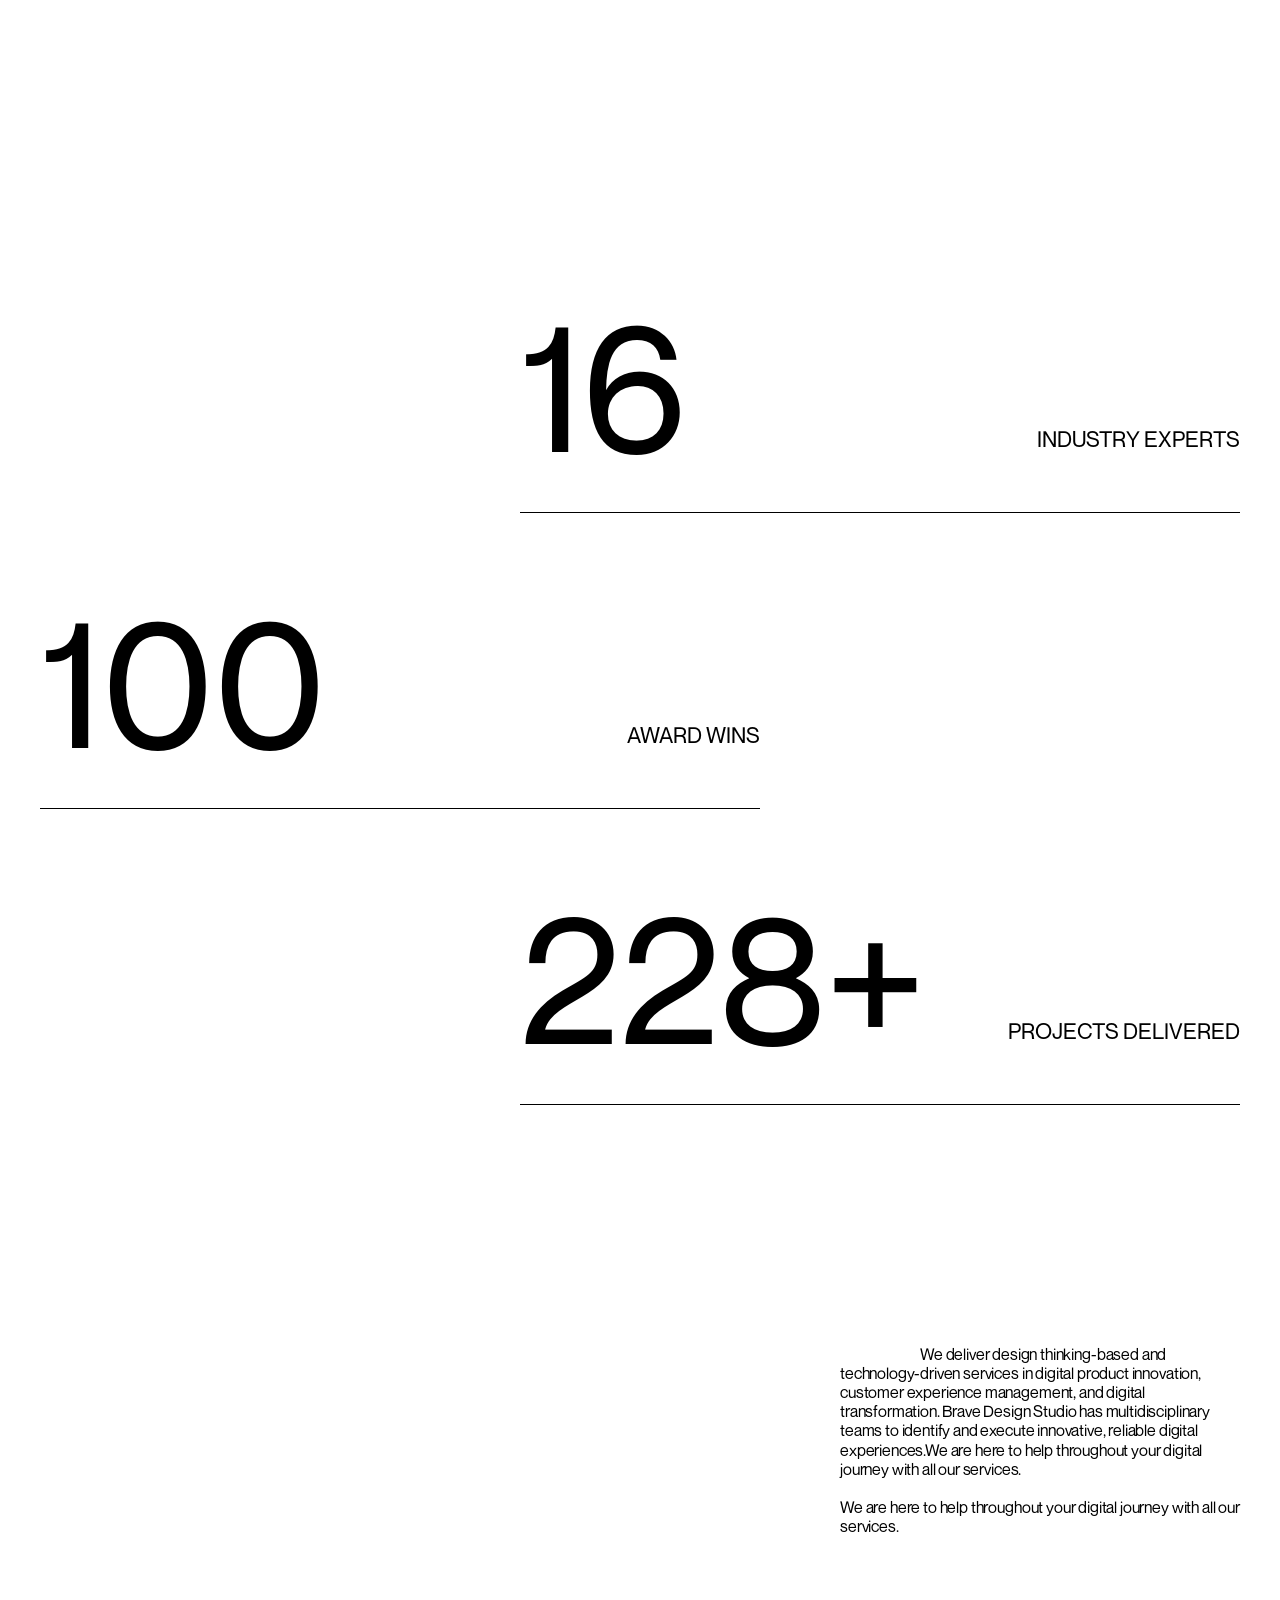
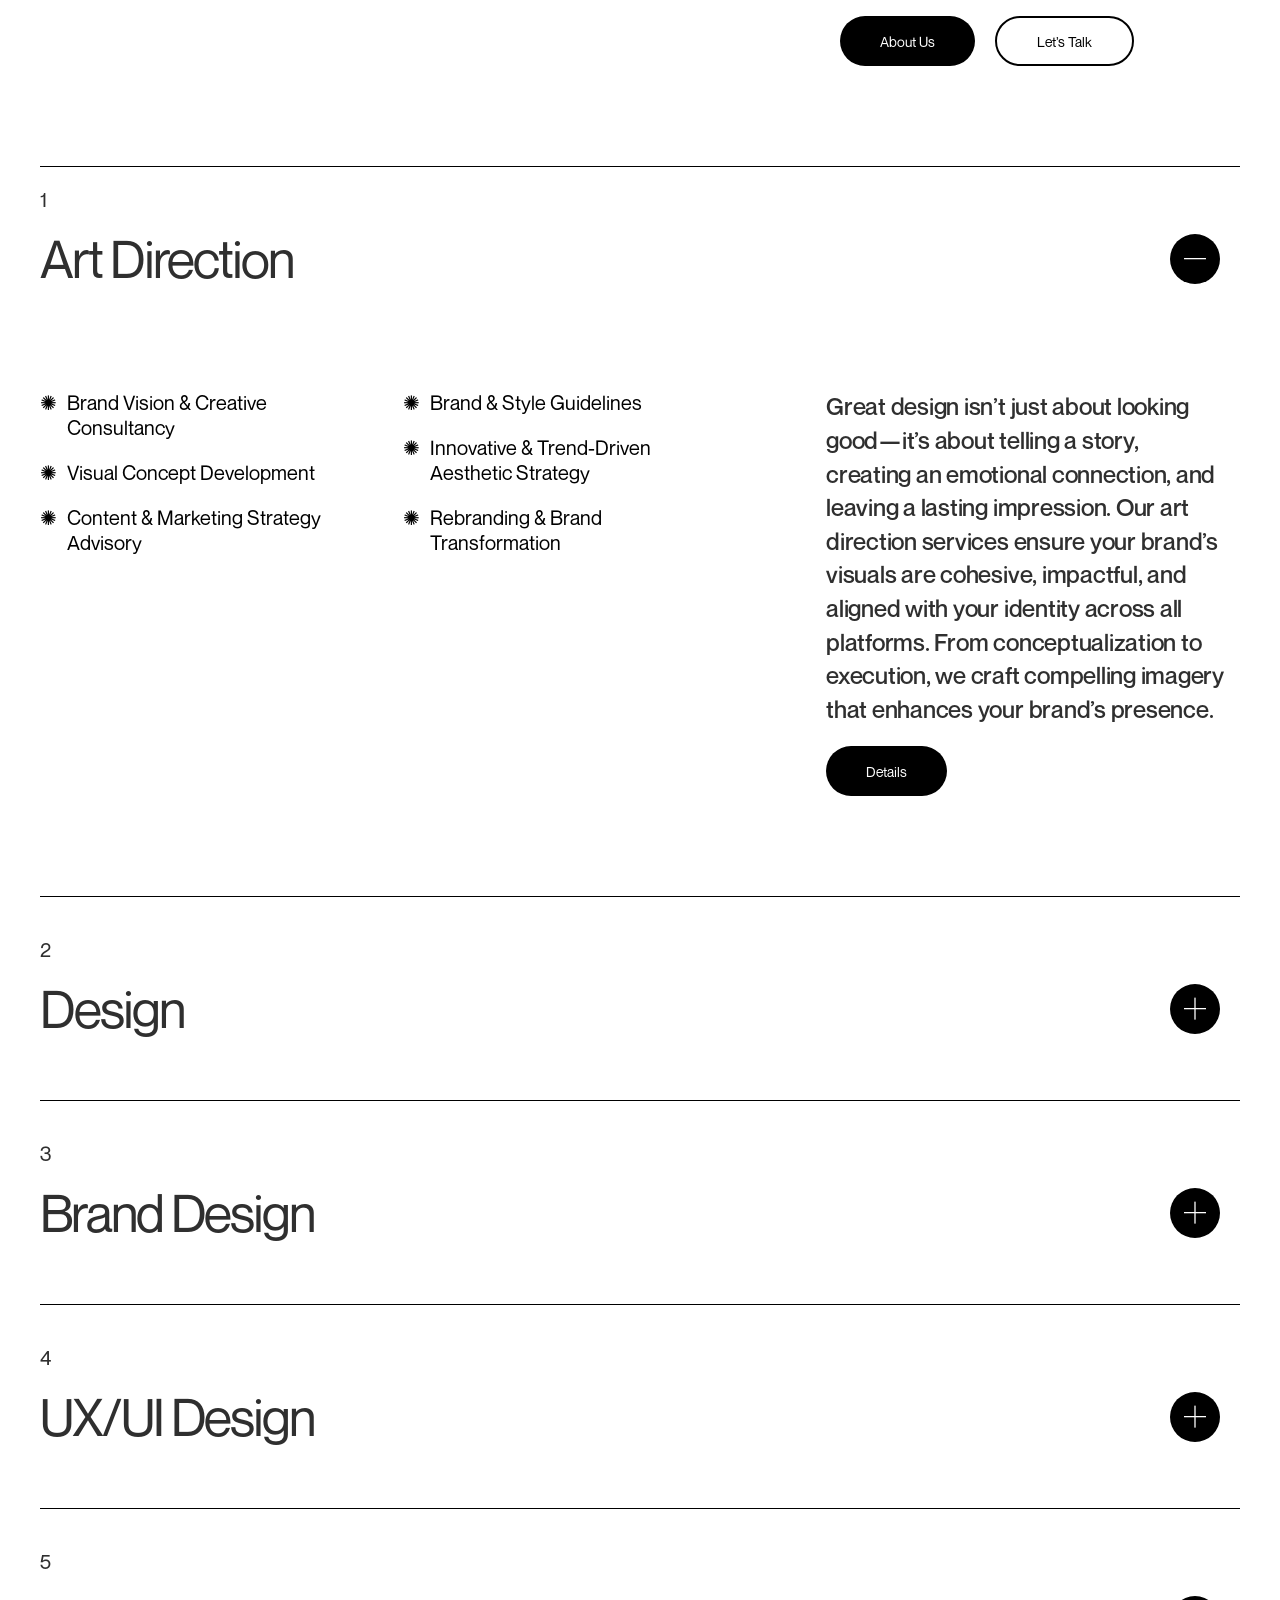
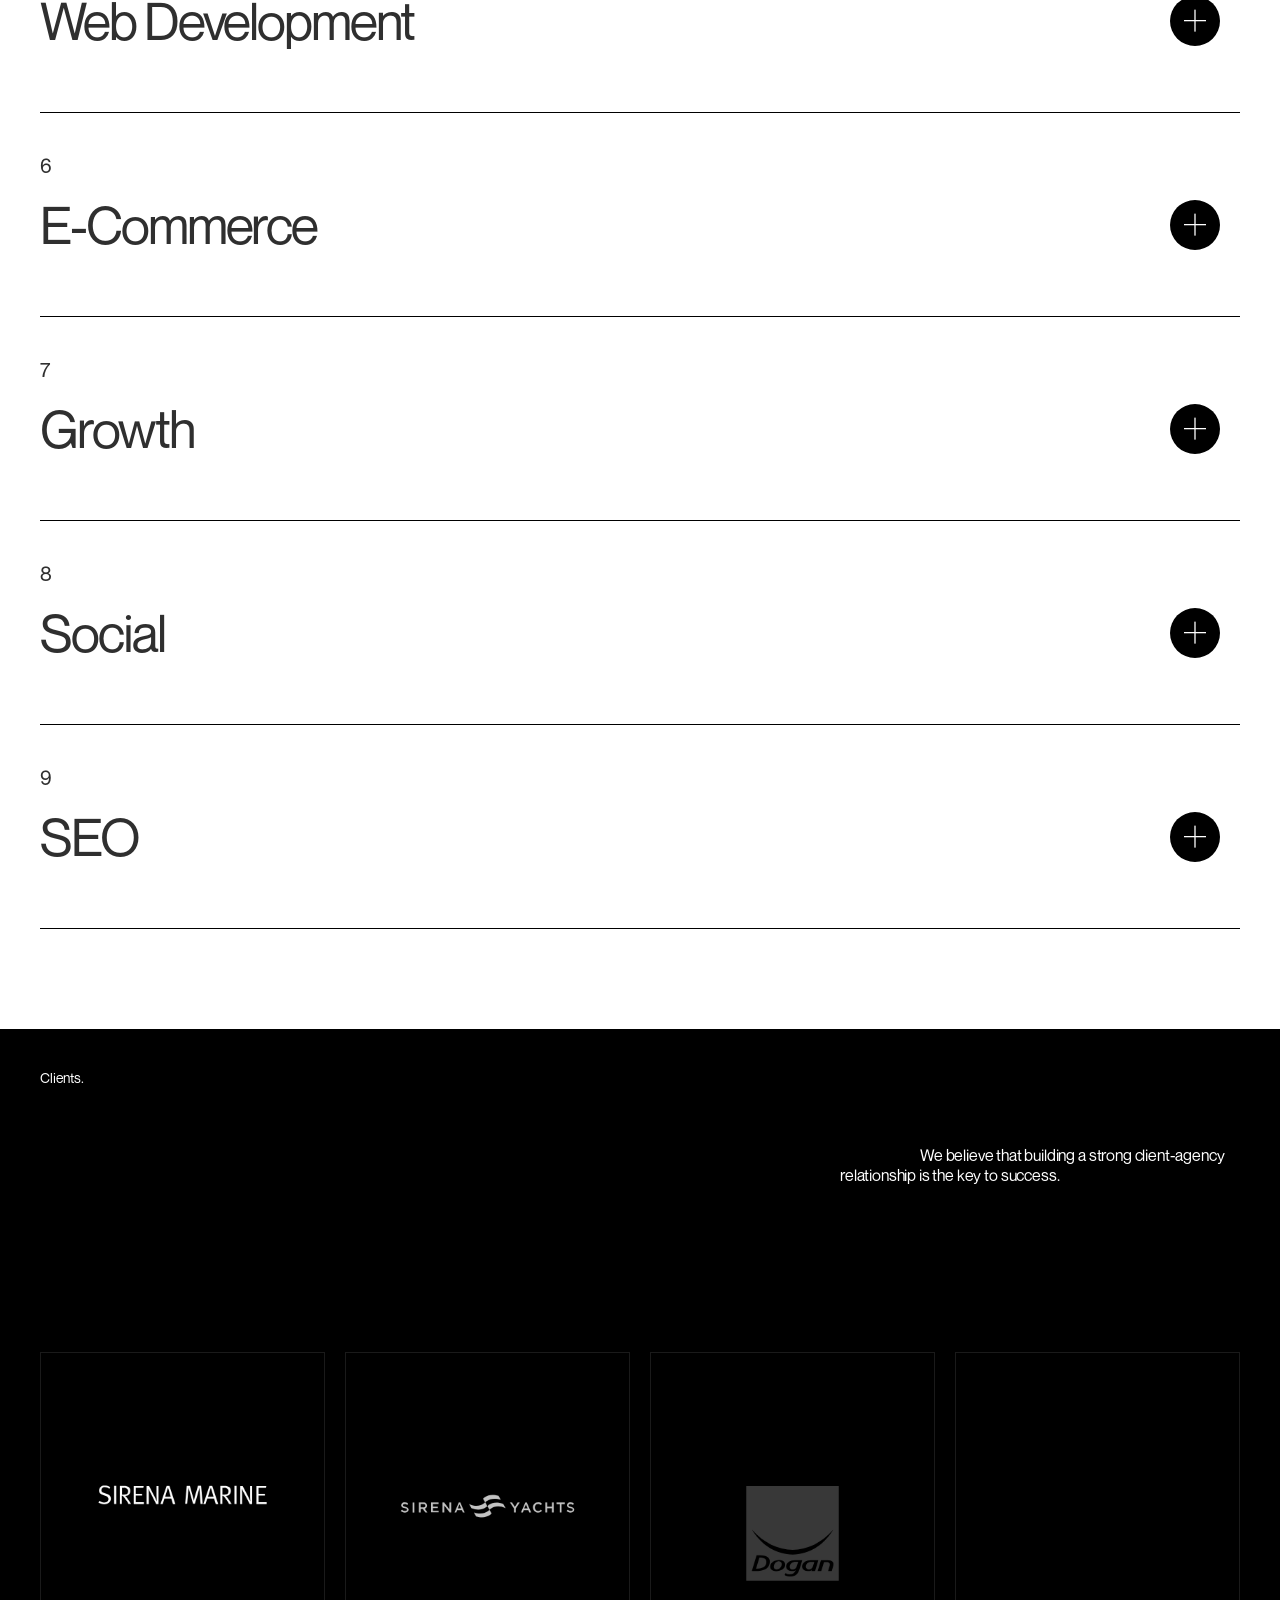
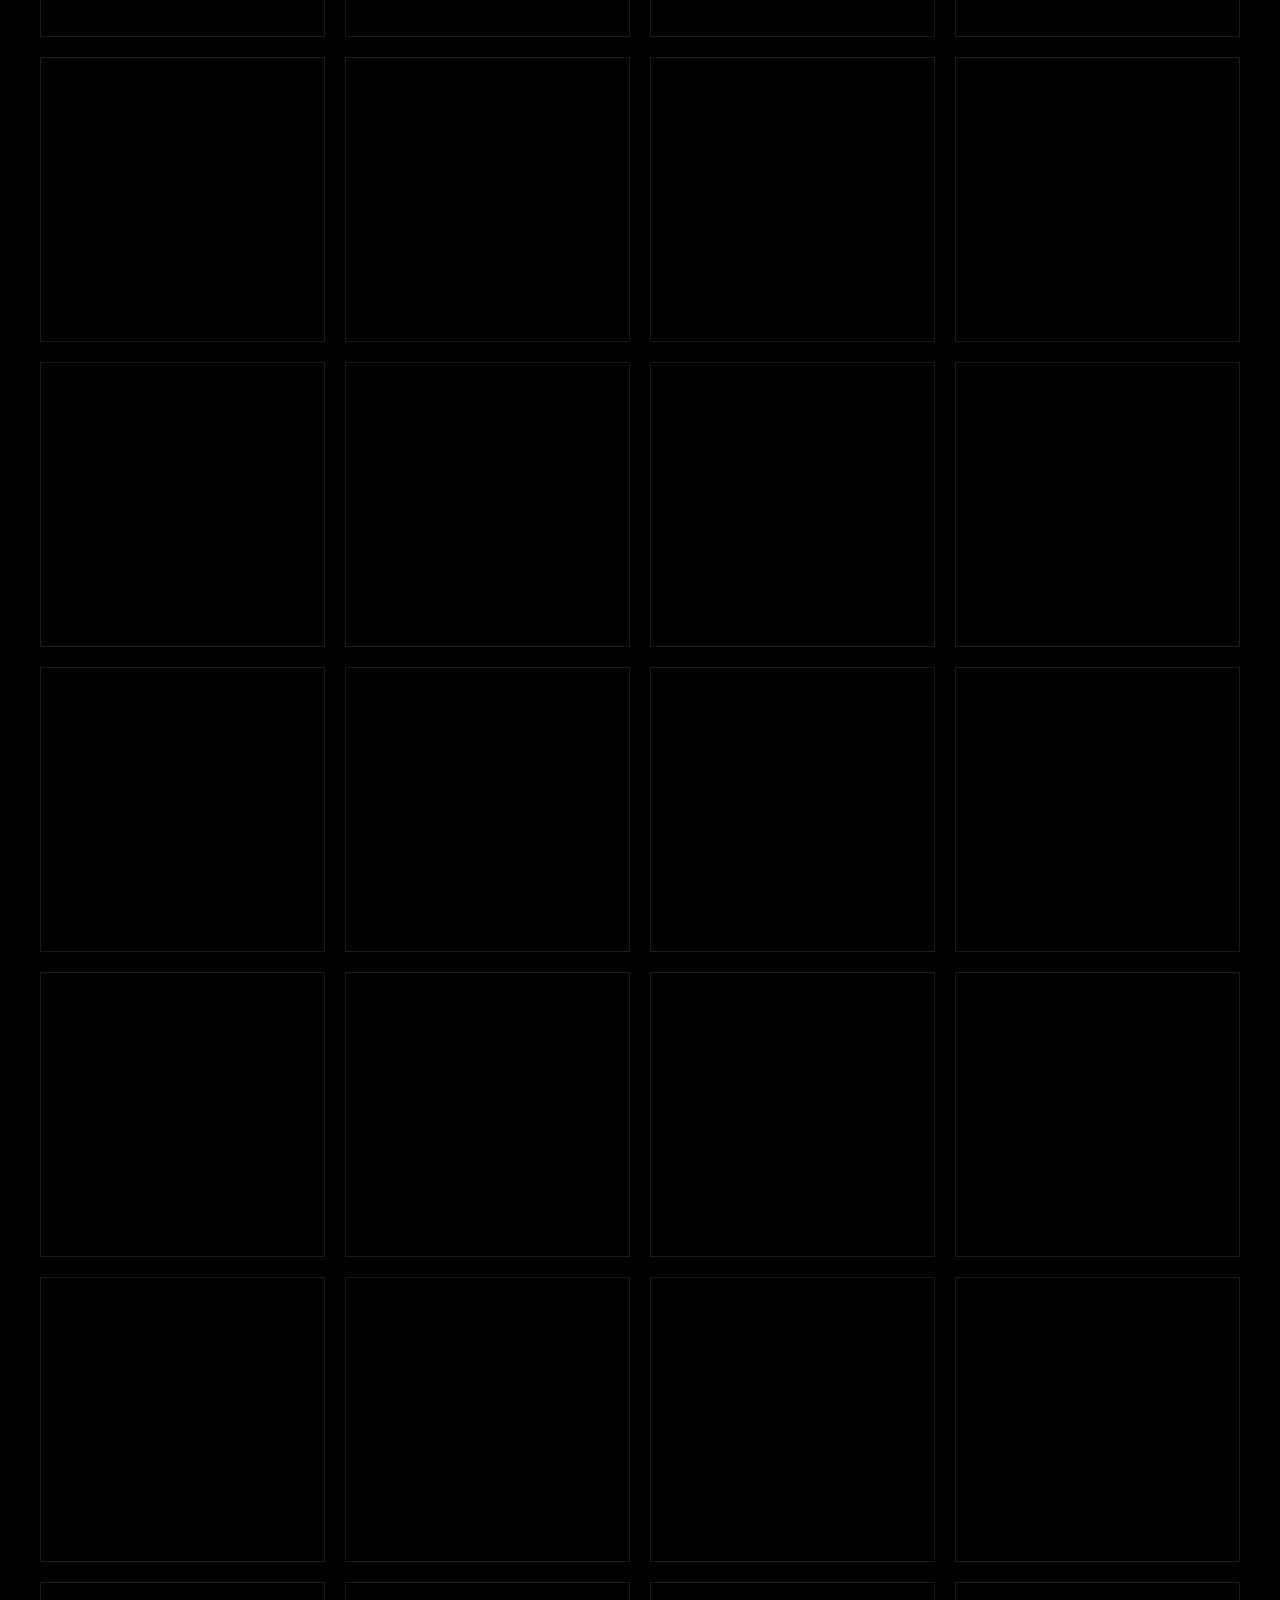
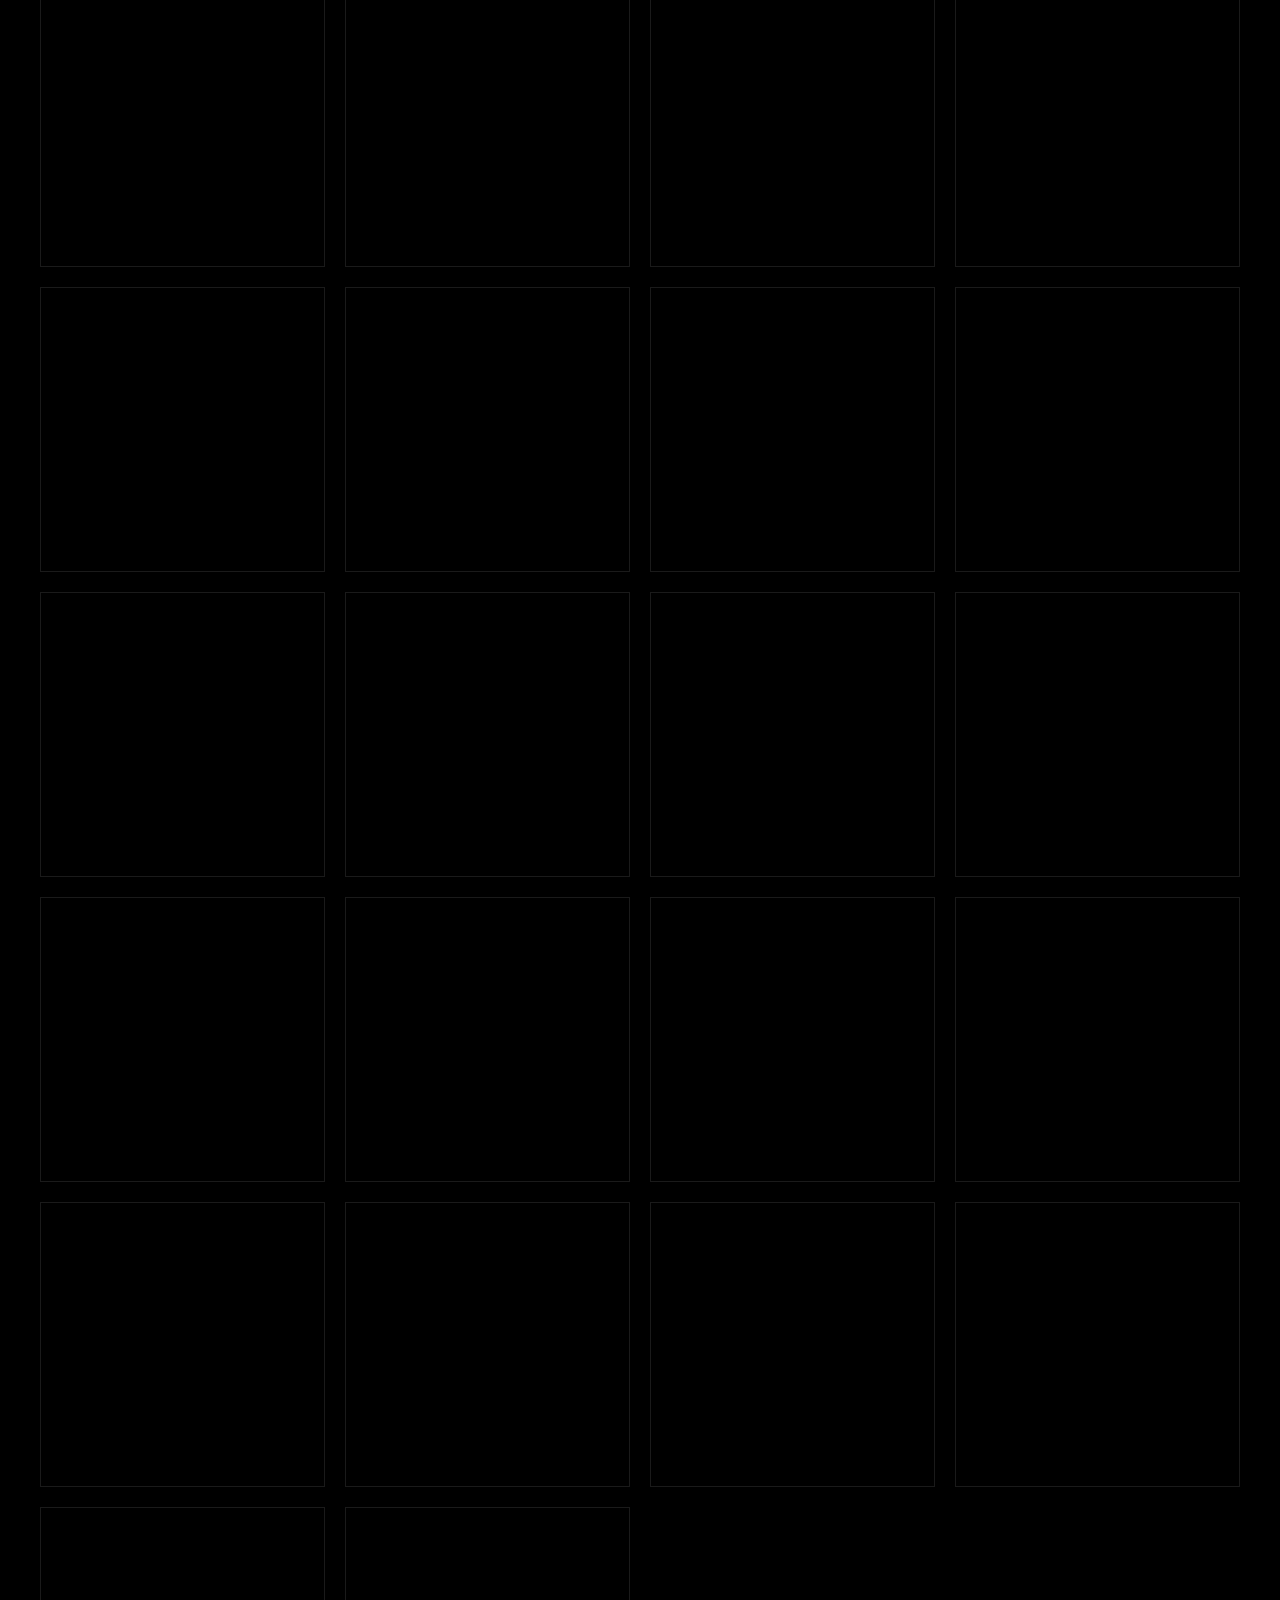
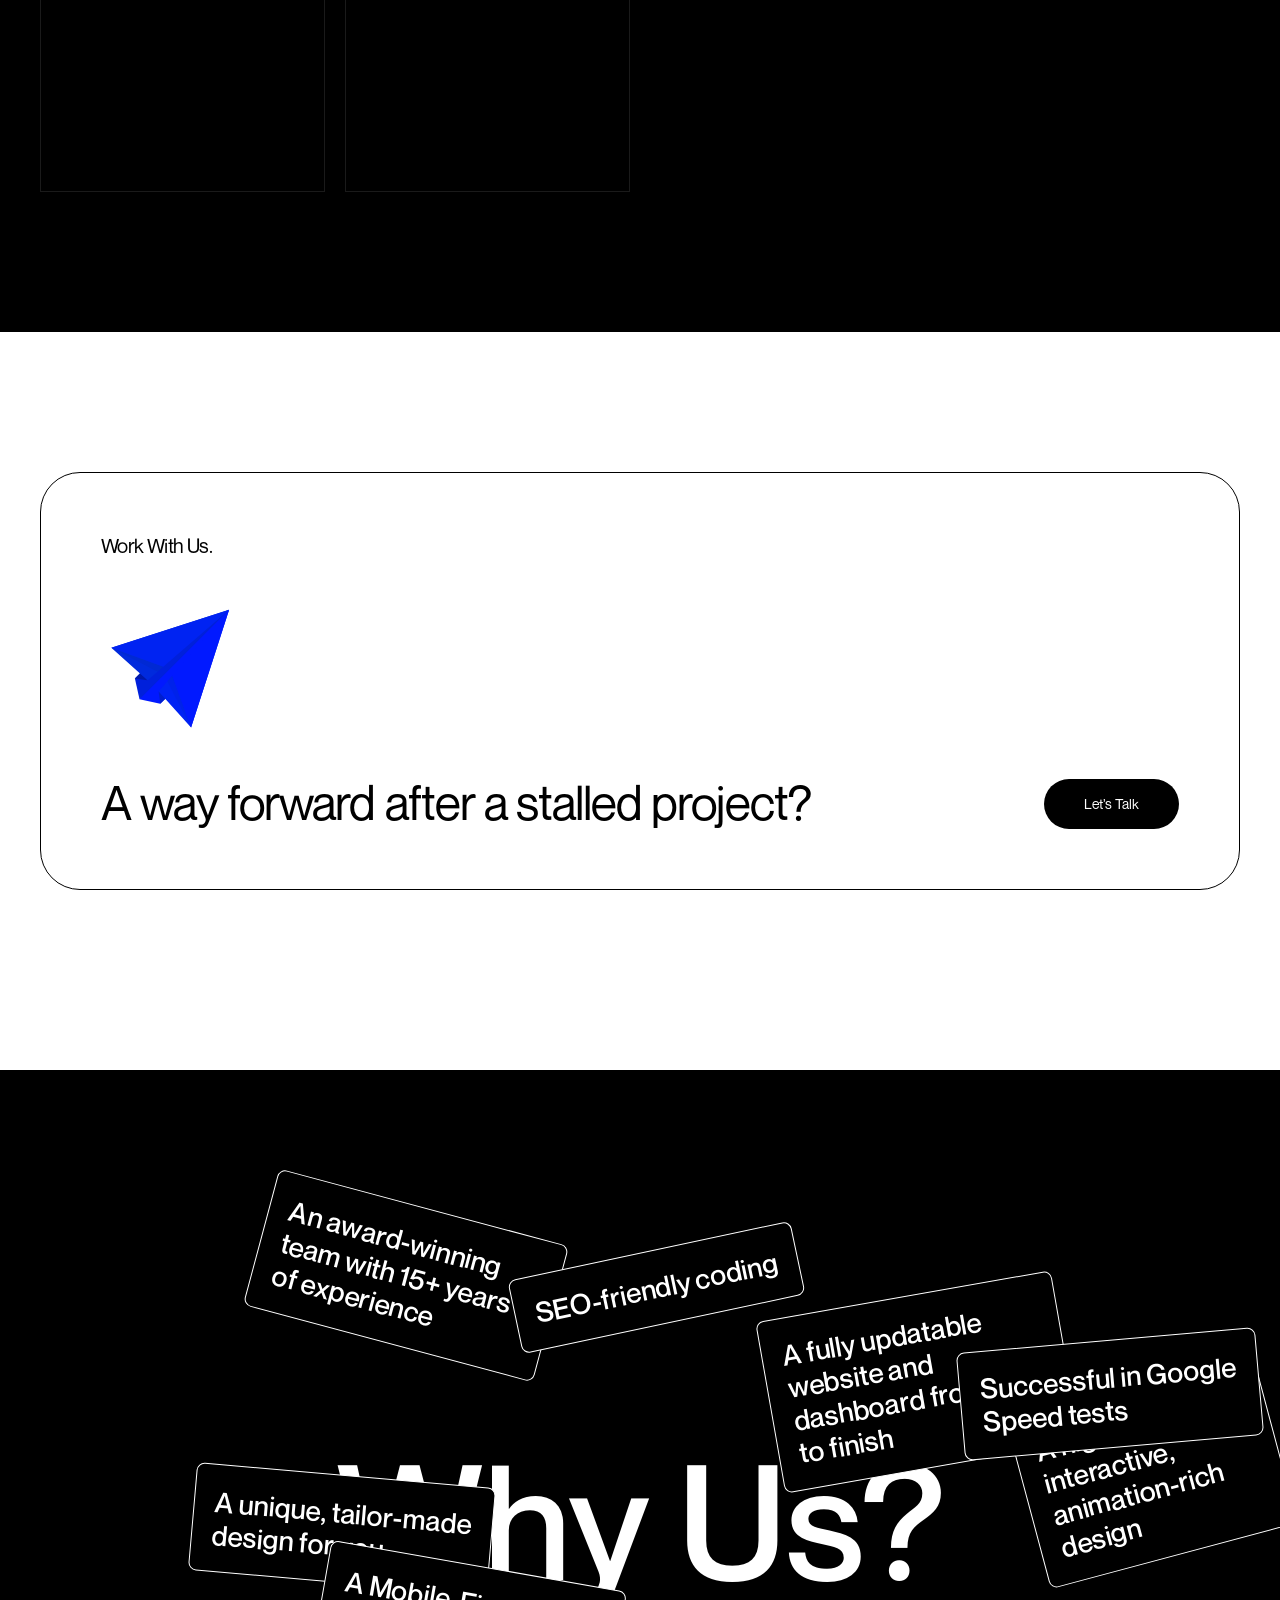
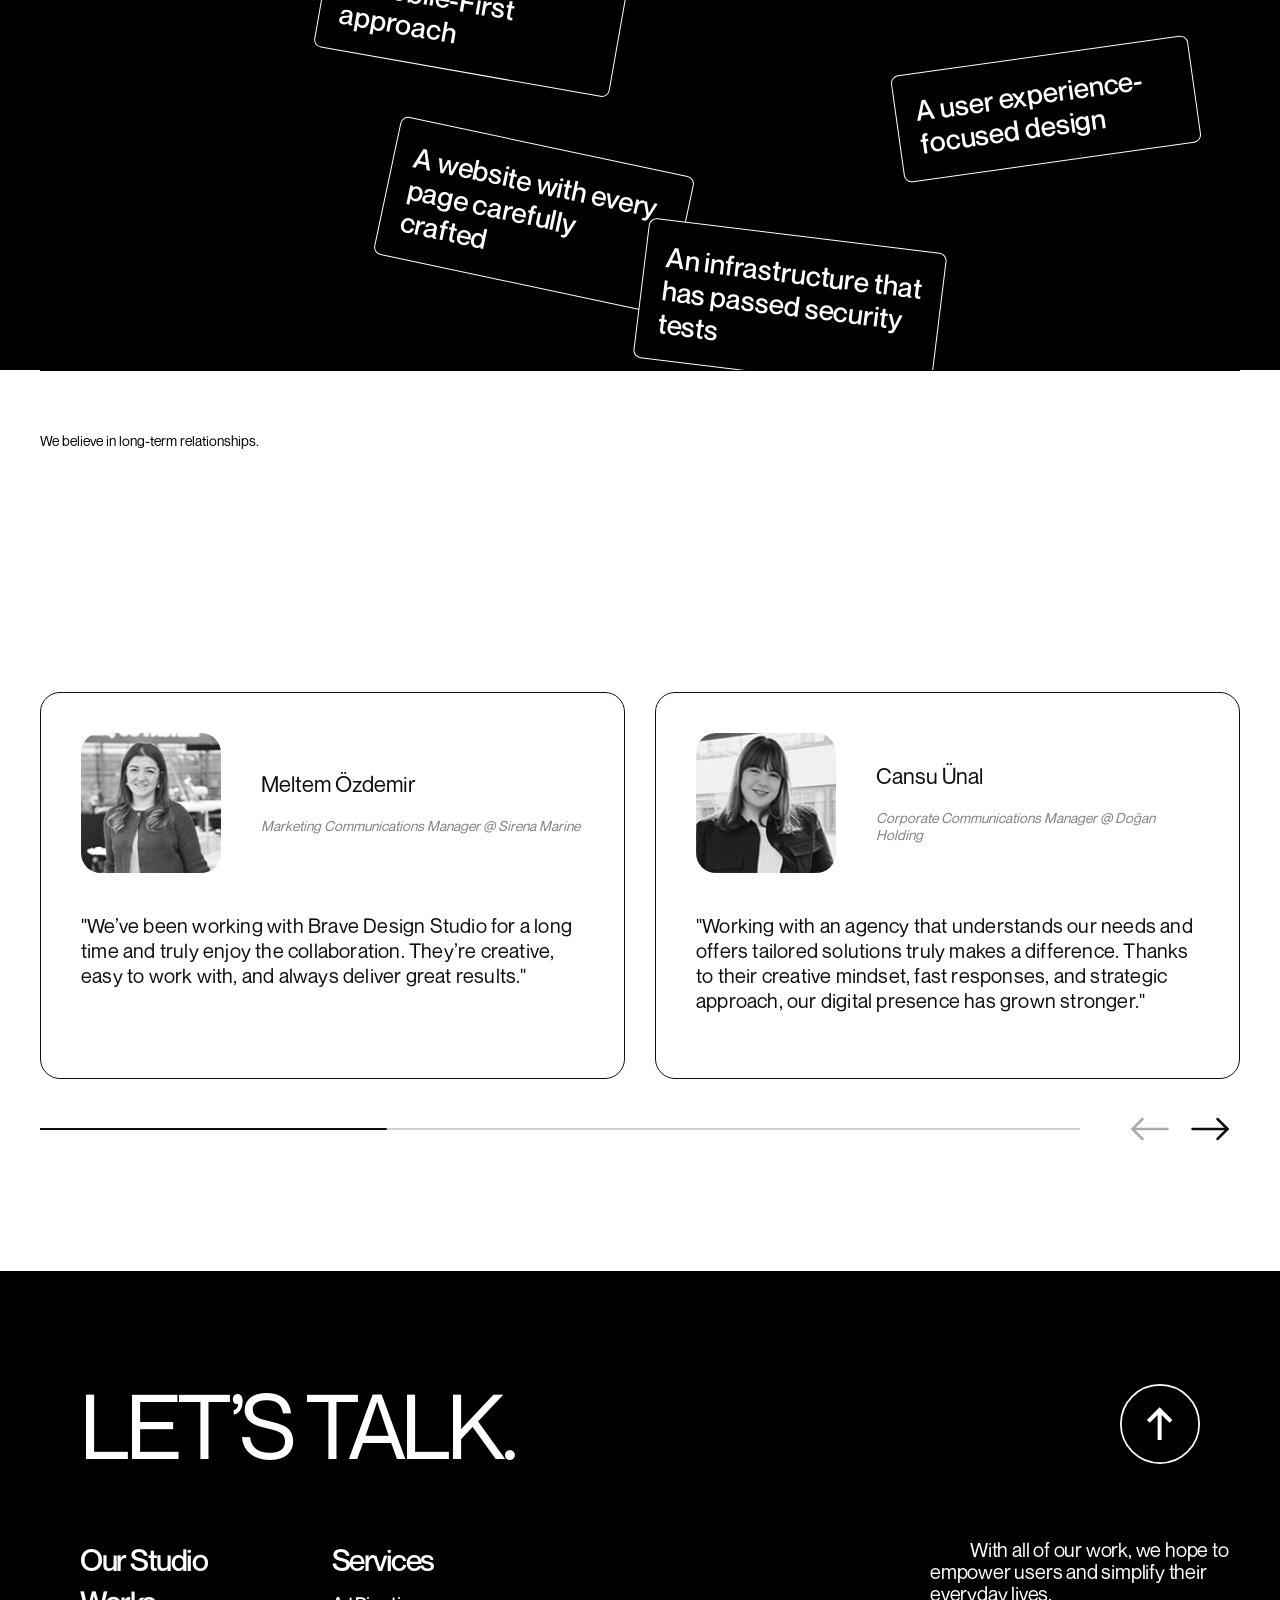
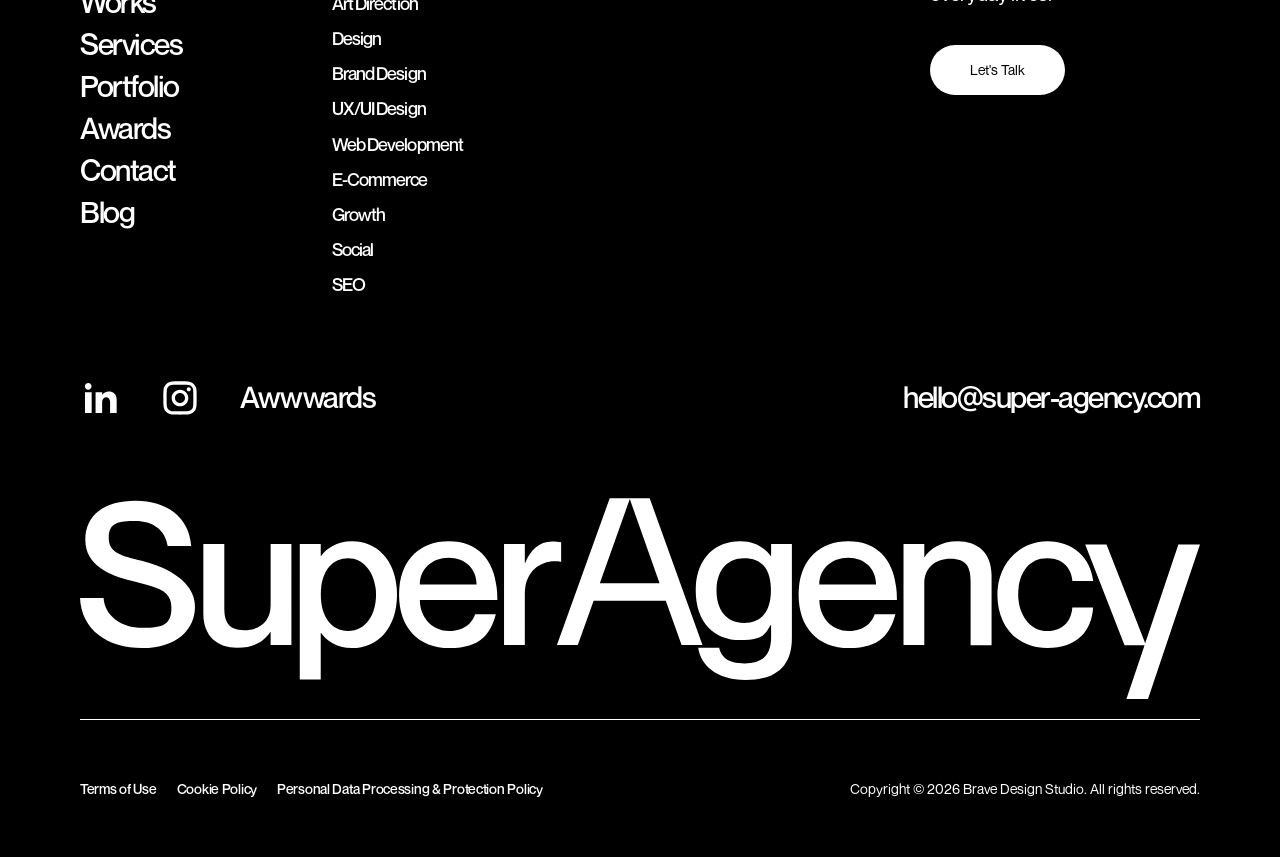
==== commit 882b7bf0: "Rebrand to Brave Design Studio, merge Let's talk into the menu pill at original CTA size, fix Neue M" ====
--- a/index.html
+++ b/index.html
@@ -24,22 +24,22 @@
 <link rel="alternate" hreflang="de" href="https://super-agency.com/de/" class="">
 
 	<!-- This site is optimized with the Yoast SEO plugin v28.2 - https://yoast.com/product/yoast-seo-wordpress/ -->
-	<title class="">Corporate Website &amp; Brand Identity Agency | SuperAgency</title>
+	<title class="">Corporate Website &amp; Brand Identity Agency | Brave Design Studio</title>
 	<meta name="description" content="What if your digital presence was built by an award-winning agency that treats every page as a strategic decision? No templates. That&#39;s exactly what we do." class="">
 	<link rel="canonical" href="https://super-agency.com/" class="">
 	<meta property="og:locale" content="en_US" class="">
 	<meta property="og:type" content="website" class="">
-	<meta property="og:title" content="Corporate Website &amp; Brand Identity Agency | SuperAgency" class="">
+	<meta property="og:title" content="Corporate Website &amp; Brand Identity Agency | Brave Design Studio" class="">
 	<meta property="og:description" content="What if your digital presence was built by an award-winning agency that treats every page as a strategic decision? No templates. That&#39;s exactly what we do." class="">
 	<meta property="og:url" content="https://super-agency.com/" class="">
-	<meta property="og:site_name" content="SuperAgency" class="">
+	<meta property="og:site_name" content="Brave Design Studio" class="">
 	<meta property="article:modified_time" content="2026-03-26T13:29:26+00:00" class="">
 	<meta property="og:image" content="https://super-agency.com/wp-content/uploads/2025/03/logo_big.png" class="">
 	<meta property="og:image:width" content="800" class="">
 	<meta property="og:image:height" content="600" class="">
 	<meta property="og:image:type" content="image/png" class="">
 	<meta name="twitter:card" content="summary_large_image" class="">
-	<script type="application/ld+json" class="yoast-schema-graph">{"@context":"https:\/\/schema.org","@graph":[{"@type":"WebPage","@id":"https:\/\/super-agency.com\/","url":"https:\/\/super-agency.com\/","name":"Corporate Website & Brand Identity Agency | SuperAgency","isPartOf":{"@id":"https:\/\/super-agency.com\/#website"},"about":{"@id":"https:\/\/super-agency.com\/#organization"},"datePublished":"2024-08-15T10:19:41+00:00","dateModified":"2026-03-26T13:29:26+00:00","description":"What if your digital presence was built by an award-winning agency that treats every page as a strategic decision? No templates. That's exactly what we do.","breadcrumb":{"@id":"https:\/\/super-agency.com\/#breadcrumb"},"inLanguage":"en-US","potentialAction":[{"@type":"ReadAction","target":["https:\/\/super-agency.com\/"]}]},{"@type":"BreadcrumbList","@id":"https:\/\/super-agency.com\/#breadcrumb","itemListElement":[{"@type":"ListItem","position":1,"name":"Anasayfa"}]},{"@type":"WebSite","@id":"https:\/\/super-agency.com\/#website","url":"https:\/\/super-agency.com\/","name":"SuperAgency","description":"Your super power for digital experiences","publisher":{"@id":"https:\/\/super-agency.com\/#organization"},"potentialAction":[{"@type":"SearchAction","target":{"@type":"EntryPoint","urlTemplate":"https:\/\/super-agency.com\/?s={search_term_string}"},"query-input":{"@type":"PropertyValueSpecification","valueRequired":true,"valueName":"search_term_string"}}],"inLanguage":"en-US"},{"@type":"Organization","@id":"https:\/\/super-agency.com\/#organization","name":"SuperAgency","url":"https:\/\/super-agency.com\/","logo":{"@type":"ImageObject","inLanguage":"en-US","@id":"https:\/\/super-agency.com\/#\/schema\/logo\/image\/","url":"https:\/\/super-agency.com\/wp-content\/uploads\/2025\/03\/logo_big.png","contentUrl":"https:\/\/super-agency.com\/wp-content\/uploads\/2025\/03\/logo_big.png","width":800,"height":600,"caption":"SuperAgency"},"image":{"@id":"https:\/\/super-agency.com\/#\/schema\/logo\/image\/"},"sameAs":["https:\/\/www.linkedin.com\/company\/superagency-istanbul\/","https:\/\/www.instagram.com\/superagency.creative\/"]}]}</script>
+	<script type="application/ld+json" class="yoast-schema-graph">{"@context":"https:\/\/schema.org","@graph":[{"@type":"WebPage","@id":"https:\/\/super-agency.com\/","url":"https:\/\/super-agency.com\/","name":"Corporate Website & Brand Identity Agency | Brave Design Studio","isPartOf":{"@id":"https:\/\/super-agency.com\/#website"},"about":{"@id":"https:\/\/super-agency.com\/#organization"},"datePublished":"2024-08-15T10:19:41+00:00","dateModified":"2026-03-26T13:29:26+00:00","description":"What if your digital presence was built by an award-winning agency that treats every page as a strategic decision? No templates. That's exactly what we do.","breadcrumb":{"@id":"https:\/\/super-agency.com\/#breadcrumb"},"inLanguage":"en-US","potentialAction":[{"@type":"ReadAction","target":["https:\/\/super-agency.com\/"]}]},{"@type":"BreadcrumbList","@id":"https:\/\/super-agency.com\/#breadcrumb","itemListElement":[{"@type":"ListItem","position":1,"name":"Anasayfa"}]},{"@type":"WebSite","@id":"https:\/\/super-agency.com\/#website","url":"https:\/\/super-agency.com\/","name":"Brave Design Studio","description":"Your super power for digital experiences","publisher":{"@id":"https:\/\/super-agency.com\/#organization"},"potentialAction":[{"@type":"SearchAction","target":{"@type":"EntryPoint","urlTemplate":"https:\/\/super-agency.com\/?s={search_term_string}"},"query-input":{"@type":"PropertyValueSpecification","valueRequired":true,"valueName":"search_term_string"}}],"inLanguage":"en-US"},{"@type":"Organization","@id":"https:\/\/super-agency.com\/#organization","name":"Brave Design Studio","url":"https:\/\/super-agency.com\/","logo":{"@type":"ImageObject","inLanguage":"en-US","@id":"https:\/\/super-agency.com\/#\/schema\/logo\/image\/","url":"https:\/\/super-agency.com\/wp-content\/uploads\/2025\/03\/logo_big.png","contentUrl":"https:\/\/super-agency.com\/wp-content\/uploads\/2025\/03\/logo_big.png","width":800,"height":600,"caption":"Brave Design Studio"},"image":{"@id":"https:\/\/super-agency.com\/#\/schema\/logo\/image\/"},"sameAs":["https:\/\/www.linkedin.com\/company\/superagency-istanbul\/","https:\/\/www.instagram.com\/superagency.creative\/"]}]}</script>
 	<meta name="google-site-verification" content="google43e647a94262fc1a" class="">
 	<!-- / Yoast SEO plugin. -->
 
@@ -145,11 +145,7 @@
     
 	
 	<div class="overlay" ></div><header class="">
-        <a class="logo" href="https://super-agency.com/">
-            <svg viewBox="0 0 189 34" fill="none" xmlns="http://www.w3.org/2000/svg" style="fill: rgb(0, 0, 0);" class="">
-                <path d="M10.3683 10.4908C7.04462 9.66283 4.81778 9.19918 4.81778 6.616C4.81778 4.86077 6.51284 3.801 9.33794 3.801C12.6284 3.801 14.3566 5.25818 14.7222 8.00694H18.6774C18.345 3.13865 14.5561 0.423003 9.33945 0.423003C4.12283 0.423003 0.898896 2.77435 0.898896 6.9803C0.898896 11.4843 4.92051 12.9084 8.64148 13.8356C13.3278 14.9948 15.3553 15.5246 15.3553 18.3396C15.3553 20.1611 13.9926 21.7176 10.4695 21.7176C6.21522 21.7176 4.15456 19.7306 3.95514 16.7169H0C0.232655 22.0819 4.65311 25.0941 10.468 25.0941C16.2829 25.0941 19.3074 21.948 19.3074 18.1726C19.3074 12.8752 15.4519 11.7824 10.3683 10.4908ZM32.0294 17.9754C32.0294 20.4923 30.3011 22.1151 27.6089 22.1151C25.2159 22.1151 24.2521 20.6579 24.2521 18.3728V7.67727H20.729V19.3663C20.729 23.2411 23.2217 25.0625 26.3792 25.0625C29.304 25.0625 31.0655 23.7378 31.9629 22.4131H32.0294V24.5989H35.5192V7.67577H32.0294V17.9754ZM45.7122 7.21212C43.0533 7.21212 41.3915 8.47059 40.4941 9.66283H40.4276V7.67577H36.9046V30.3583H40.4276V22.5772H40.4941C41.3915 23.8357 43.0533 25.0941 45.7122 25.0941C50.033 25.0941 53.2569 21.7161 53.2569 16.1539C53.2569 10.5916 50.0315 7.21212 45.7122 7.21212ZM45.0475 22.246C42.2224 22.246 40.4609 19.8947 40.4609 16.1524C40.4609 12.4101 42.2224 10.0587 45.0475 10.0587C48.1053 10.0587 49.7339 12.8406 49.7339 16.1524C49.7323 19.4641 48.1038 22.246 45.0475 22.246ZM61.9422 7.21212C56.8238 7.21212 53.6014 10.6564 53.6014 16.1524C53.6014 21.6484 56.8253 25.0926 62.1084 25.0926C66.4624 25.0926 68.9884 22.6419 69.851 19.4295H66.3612C66.062 20.4562 64.8988 22.2445 62.0072 22.2445C58.9162 22.2445 57.0882 19.8932 57.0882 17.045H70.1154C70.1184 11.0206 67.4262 7.21212 61.9422 7.21212ZM57.0897 14.4649C57.0897 11.8486 59.1171 9.96088 61.9422 9.96088C64.7673 9.96088 66.6286 11.8486 66.6286 14.4649H57.0897ZM80.8251 10.6564V7.37771C80.3265 7.31147 79.8945 7.27836 79.2962 7.27836C77.0694 7.27836 75.6734 8.73553 74.776 10.8551H74.7096V7.67577H71.2197V24.5974H74.7096V15.9552C74.7096 12.3454 77.4017 10.0934 80.7586 10.6564H80.8251ZM116.086 9.66283H116.019C115.122 8.47059 113.56 7.21212 110.868 7.21212C106.614 7.21212 103.423 10.1265 103.423 15.49C103.423 20.8536 106.614 23.7679 110.868 23.7679C113.56 23.7679 115.122 22.5095 116.019 21.251H116.086V23.3043C116.086 26.3511 114.59 27.6758 111.666 27.6758C108.907 27.6758 107.71 26.5498 107.378 25.0595H103.855C104.221 27.9076 106.913 30.4577 111.797 30.4577C116.681 30.4577 119.573 28.305 119.573 23.4368V7.67577H116.083V9.66283H116.086ZM111.533 20.9213C108.475 20.9213 106.913 18.6031 106.913 15.49C106.913 12.377 108.475 10.0587 111.533 10.0587C114.358 10.0587 116.053 11.9133 116.053 15.49C116.053 19.0667 114.358 20.9213 111.533 20.9213ZM129.036 7.21212C123.918 7.21212 120.695 10.6564 120.695 16.1524C120.695 21.6484 123.919 25.0926 129.202 25.0926C133.556 25.0926 136.082 22.6419 136.945 19.4295H133.455C133.156 20.4562 131.993 22.2445 129.101 22.2445C126.01 22.2445 124.182 19.8932 124.182 17.045H137.209C137.212 11.0206 134.52 7.21212 129.036 7.21212ZM124.184 14.4649C124.184 11.8486 126.211 9.96088 129.036 9.96088C131.861 9.96088 133.722 11.8486 133.722 14.4649H124.184ZM147.454 7.21212C144.529 7.21212 142.767 8.53683 141.87 9.86153H141.803V7.67577H138.314V24.5974H141.803V14.2993C141.803 11.7824 143.532 10.1596 146.224 10.1596C148.617 10.1596 149.581 11.6168 149.581 13.9019V24.5974H153.104V12.9084C153.104 9.03359 150.611 7.21212 147.454 7.21212ZM162.478 10.0602C165.469 10.0602 166.566 12.1466 166.699 13.8688H170.189C169.757 10.0271 166.865 7.21212 162.445 7.21212C157.393 7.21212 154.104 10.8551 154.104 16.1524C154.104 21.4497 157.394 25.0926 162.478 25.0926C166.898 25.0926 169.923 22.2114 170.187 18.3035H166.698C166.565 20.1912 165.468 22.2445 162.477 22.2445C159.02 22.2445 157.591 19.3302 157.591 16.1509C157.594 12.9746 159.055 10.0602 162.478 10.0602ZM95.6969 0H88.9741L80.1075 24.5974H83.6154L86.2789 17.1534H98.3936L101.057 24.5974H104.565L95.6969 0ZM87.3168 14.2406L92.3506 0.12946L97.3527 14.2406H87.3168ZM184.488 7.74351L178.913 24.2993L172.417 7.74351H168.831L175.434 24.6185H178.808L175.755 33.64H179.376L188.109 7.74501H184.488V7.74351Z"></path>
-            </svg>  
-        </a>
+        <a class="logo" href="index.html">Brave Design Studio</a>
         <div class="time-zone-items" style="color: rgb(0, 0, 0);">
             <div class="item">
                 <span class="time" id="time-manila">10:40</span>
@@ -161,13 +157,15 @@
                 <a class="fm-signin" href="https://super-agency.com/contact" aria-label="Contact">
                     <svg viewBox="0 0 16 16" fill="none" xmlns="http://www.w3.org/2000/svg"><path d="M8 8a3.2 3.2 0 100-6.4A3.2 3.2 0 008 8zM2.4 14.6a5.6 5.6 0 0111.2 0" stroke="currentColor" stroke-width="1.1" stroke-linecap="round" stroke-linejoin="round"/></svg>
                 </a>
-                <a class="fm-cta" href="https://super-agency.com/contact">Let’s talk</a>
-                <div class="menu-button menu-open menu-pill">
-                    <div class="lines">
-                        <div class="line"></div>
-                        <div class="line"></div>
+                <div class="fm-pill">
+                    <a class="fm-cta-inline" href="https://super-agency.com/contact">Let’s talk</a>
+                    <div class="menu-button menu-open menu-pill">
+                        <div class="lines">
+                            <div class="line"></div>
+                            <div class="line"></div>
+                        </div>
+                        <span class="menu-pill-label"><span class="open-text">Menu</span><span class="close-text">Close</span></span>
                     </div>
-                    <span class="menu-pill-label"><span class="open-text">Menu</span><span class="close-text">Close</span></span>
                 </div>
             </div>
         </div>
@@ -250,10 +248,10 @@
 <div class="start load-animated type-3" >
 	<div class="video">
 		<video playsinline="" autoplay="" loop="" muted="" poster="https://super-agency.com/wp-content/themes/super-new/assets/video/cover.jpg" __h2d_shadowroot="164" class="">
-			<source src="/wp-content/uploads/2025/04/SuperAgency-short.mp4" type="video/mp4" class="">
+			<source src="/wp-content/uploads/2025/04/Brave Design Studio-short.mp4" type="video/mp4" class="">
 		</video>
 		<video playsinline="" autoplay="" loop="" muted="" poster="https://super-agency.com/wp-content/themes/super-new/assets/video/cover.jpg" class="video-reel" __h2d_shadowroot="277">
-			<source src="/wp-content/uploads/2025/04/SuperAgency-short.mp4" type="video/mp4" class="">
+			<source src="/wp-content/uploads/2025/04/Brave Design Studio-short.mp4" type="video/mp4" class="">
 		</video>
 		<a class="link light large line-animated" id="play-reel">
 			<span class="text">Play Our Reel</span>
@@ -286,7 +284,7 @@
 <section class="">
 	<div class="content-caption image">
 		<span class="fadeUp" >
-			Super Agency is an award-winning <mark class="">creative digital agency</mark> working with leading brands worldwide. We put design, creativity, and technology at the center of everything we do. It is vital for us to build collaborative relationships, design strategies, and deliver results that have a <mark class="">strong impact.</mark> <br class=""><br class="">
+			Brave Design Studio is an award-winning <mark class="">creative digital agency</mark> working with leading brands worldwide. We put design, creativity, and technology at the center of everything we do. It is vital for us to build collaborative relationships, design strategies, and deliver results that have a <mark class="">strong impact.</mark> <br class=""><br class="">
 
 			We work to improve the <mark class="">human relationship</mark> with technology by designing and building meaningful connections between companies and their audience.
 		</span>
@@ -644,7 +642,7 @@
 			</div>
 			<div class="caption">
 				<p class="indent">
-					We deliver design thinking-based and technology-driven services in digital product innovation, customer experience management, and digital transformation. Super Agency has multidisciplinary teams to identify and execute innovative, reliable digital experiences.We are here to help throughout your digital journey with all our services.<br class=""><br class="">
+					We deliver design thinking-based and technology-driven services in digital product innovation, customer experience management, and digital transformation. Brave Design Studio has multidisciplinary teams to identify and execute innovative, reliable digital experiences.We are here to help throughout your digital journey with all our services.<br class=""><br class="">
 					We are here to help throughout your digital journey with all our services.
 				</p>
 				<div class="buttons">
@@ -1494,7 +1492,7 @@
 										Marketing Communications Manager @ Sirena Marine									</div>
 								</div>
 								<p class="">
-									"We’ve been working with Super Agency for a long time and truly enjoy the collaboration. They’re creative, easy to work with, and always deliver great results."								</p>
+									"We’ve been working with Brave Design Studio for a long time and truly enjoy the collaboration. They’re creative, easy to work with, and always deliver great results."								</p>
 							</div>
 					
 										
@@ -1524,7 +1522,7 @@
 										Senior Brand and Corporate Communication Specialist @ Norm Holding									</div>
 								</div>
 								<p class="">
-									"Their creative design, technical expertise, and focus on user experience helped us win awards. Super Agency has become a strong partner in managing Norm Holding’s digital assets with their solution-oriented mindset."								</p>
+									"Their creative design, technical expertise, and focus on user experience helped us win awards. Brave Design Studio has become a strong partner in managing Norm Holding’s digital assets with their solution-oriented mindset."								</p>
 							</div>
 					
 										
@@ -1539,7 +1537,7 @@
 										Digital Communication Specialist @ Suna'nın Kızları									</div>
 								</div>
 								<p class="">
-									"Through our collaboration, Super Agency delivered a user-focused, visually engaging website aligned with our goals. Their prompt and solution-driven communication ensured a smooth process and boosted our digital presence."								</p>
+									"Through our collaboration, Brave Design Studio delivered a user-focused, visually engaging website aligned with our goals. Their prompt and solution-driven communication ensured a smooth process and boosted our digital presence."								</p>
 							</div>
 					
 																
@@ -1698,7 +1696,7 @@
 <li id="menu-item-3452" class="menu-item menu-item-type-post_type menu-item-object-page menu-item-3452"><a class="link transparent light line-animated" href="https://super-agency.com/personal-data-protection/" itemprop="url">Personal Data Processing &amp; Protection Policy</a></li>
 </ul>
 					<span class="">
-													Copyright © 2026 SuperAgency. All rights reserved.
+													Copyright © 2026 Brave Design Studio. All rights reserved.
 								
 					</span>
 				</div>
--- a/nav-fourmula.css
+++ b/nav-fourmula.css
@@ -1,8 +1,57 @@
-/* Desktop: fourmula.ai-style nav cluster (menu pill + account-style icon + CTA button),
-   grouped together on the right side of the header, opening a compact dropdown.
+/* Real Neue Montreal font files (the site's own @font-face pointed at missing woff/woff2
+   files, so text was silently falling back to a system font). Force every custom
+   font on the site — including the "Super2" display class — to Neue Montreal only. */
+@font-face {
+  font-family: "Neue Montreal";
+  src: url("./fonts/NeueMontreal-Light.otf") format("opentype");
+  font-weight: 300;
+  font-style: normal;
+  font-display: swap;
+}
+@font-face {
+  font-family: "Neue Montreal";
+  src: url("./fonts/NeueMontreal-Regular.otf") format("opentype");
+  font-weight: normal;
+  font-style: normal;
+  font-display: swap;
+}
+@font-face {
+  font-family: "Neue Montreal";
+  src: url("./fonts/NeueMontreal-Medium.otf") format("opentype");
+  font-weight: 500;
+  font-style: normal;
+  font-display: swap;
+}
+@font-face {
+  font-family: "Neue Montreal";
+  src: url("./fonts/NeueMontreal-Bold.otf") format("opentype");
+  font-weight: bold;
+  font-style: normal;
+  font-display: swap;
+}
+body, .super {
+  font-family: "Neue Montreal", Arial, Helvetica, sans-serif !important;
+}
+
+/* Desktop: fourmula.ai-style nav — one large black pill containing "Let's talk" +
+   the Menu trigger (icon + label), plus a small account-style icon, grouped on the right.
+   Sized to match the site's original CTA button (5rem tall), not the smaller compact pill.
    Mobile: only the plain icon button shows, opening the original SuperAgency full-screen menu untouched. */
 
-/* --- Icon-only pill button (mobile default: no text, no cta, no signin bubble) --- */
+/* --- Text logo (replaces the old vector wordmark) --- */
+header .logo {
+  font-family: inherit;
+  font-weight: 700;
+  font-size: 2rem;
+  color: #000;
+  text-decoration: none;
+  letter-spacing: -0.01em;
+}
+
+/* --- Mobile-default: icon-only circular button, no cta text, no signin bubble --- */
+.fm-pill { display: contents; }
+.fm-cta-inline, .fm-signin { display: none; }
+
 .menu-button.menu-pill {
   position: static !important;
   display: flex !important;
@@ -41,7 +90,6 @@
   transform: rotate(-45deg) !important;
 }
 .menu-pill-label { display: none; }
-.fm-signin, .fm-cta { display: none; }
 
 /* --- Desktop-only: full fourmula.ai cluster + compact dropdown --- */
 @media (min-width: 769px) {
@@ -58,51 +106,58 @@
   }
   header .right { order: 3; }
 
-  header .logo svg { fill: #000 !important; }
   header .time-zone-items,
   header .time-zone-items * { color: #000 !important; }
 
-  /* Group: account-style icon + CTA button + menu pill, all together on the right */
+  /* Group: account-style icon + one big pill (Let's talk + Menu trigger) */
   .fm-nav {
     display: flex !important;
     align-items: center !important;
-    gap: 0.9rem !important;
+    gap: 1rem !important;
   }
   .fm-signin {
     display: flex !important;
     align-items: center !important;
     justify-content: center !important;
-    width: 2.7rem !important;
-    height: 2.7rem !important;
+    width: 3.2rem !important;
+    height: 3.2rem !important;
     border-radius: 999px !important;
     border: 1px solid rgba(0, 0, 0, 0.2) !important;
     color: #000 !important;
     flex-shrink: 0;
   }
-  .fm-signin svg { width: 1.3rem !important; height: 1.3rem !important; }
+  .fm-signin svg { width: 1.5rem !important; height: 1.5rem !important; }
   .fm-signin:hover { border-color: rgba(0, 0, 0, 0.5) !important; }
 
-  .fm-cta {
+  /* One big pill — original CTA button size (5rem tall), holding both segments */
+  .fm-pill {
     display: flex !important;
     align-items: center !important;
     background: #020108 !important;
+    border-radius: 999px !important;
+    height: 5rem !important;
+    padding: 0 0.6rem 0 2.4rem !important;
+    gap: 1.6rem !important;
+  }
+  .fm-cta-inline {
+    display: inline-flex !important;
+    align-items: center !important;
     color: #fff !important;
-    border-radius: 999px !important;
-    padding: 0 1.4rem !important;
-    height: 4rem !important;
     font-size: 1.4rem !important;
     white-space: nowrap;
-    transition: background .3s ease;
-  }
-  .fm-cta:hover { background: #0119ff !important; }
-
-  /* Menu pill: icon + "Menu"/"Close" label, matching fourmula.ai proportions */
+    transition: opacity .2s ease;
+  }
+  .fm-cta-inline:hover { opacity: 0.7; }
+
+  /* Menu trigger: sits inside the shared pill, no background of its own */
   .menu-button.menu-pill {
-    gap: 0.7rem !important;
-    padding: 0 1.4rem 0 1.1rem !important;
+    background: transparent !important;
+    height: 100% !important;
     width: auto !important;
-  }
-  .menu-button.menu-pill .lines { width: 1.5rem !important; height: 1.5rem !important; }
+    padding: 0 0.6rem !important;
+    gap: 0.8rem !important;
+  }
+  .menu-button.menu-pill .lines { width: 1.6rem !important; height: 1.6rem !important; }
   .menu-pill-label {
     display: block !important;
     color: #fff !important;
@@ -183,5 +238,10 @@
   }
 }
 
-/* Mobile (<=768px): fm-signin/fm-cta/label stay hidden — the original SuperAgency
-   full-screen menu markup/CSS/JS takes over untouched, only the plain icon button shows. */
+/* Mobile (<=768px): fm-cta-inline/fm-signin stay hidden — the original SuperAgency
+   full-screen menu markup/CSS/JS takes over untouched, only the plain icon button shows.
+   The original color-swap script targets "header .logo svg" (gone now that the logo is
+   text), so mirror it here for the new text logo when the mobile menu is open. */
+@media (max-width: 768px) {
+  header:has(.menu-button.active) .logo { color: #fff !important; }
+}
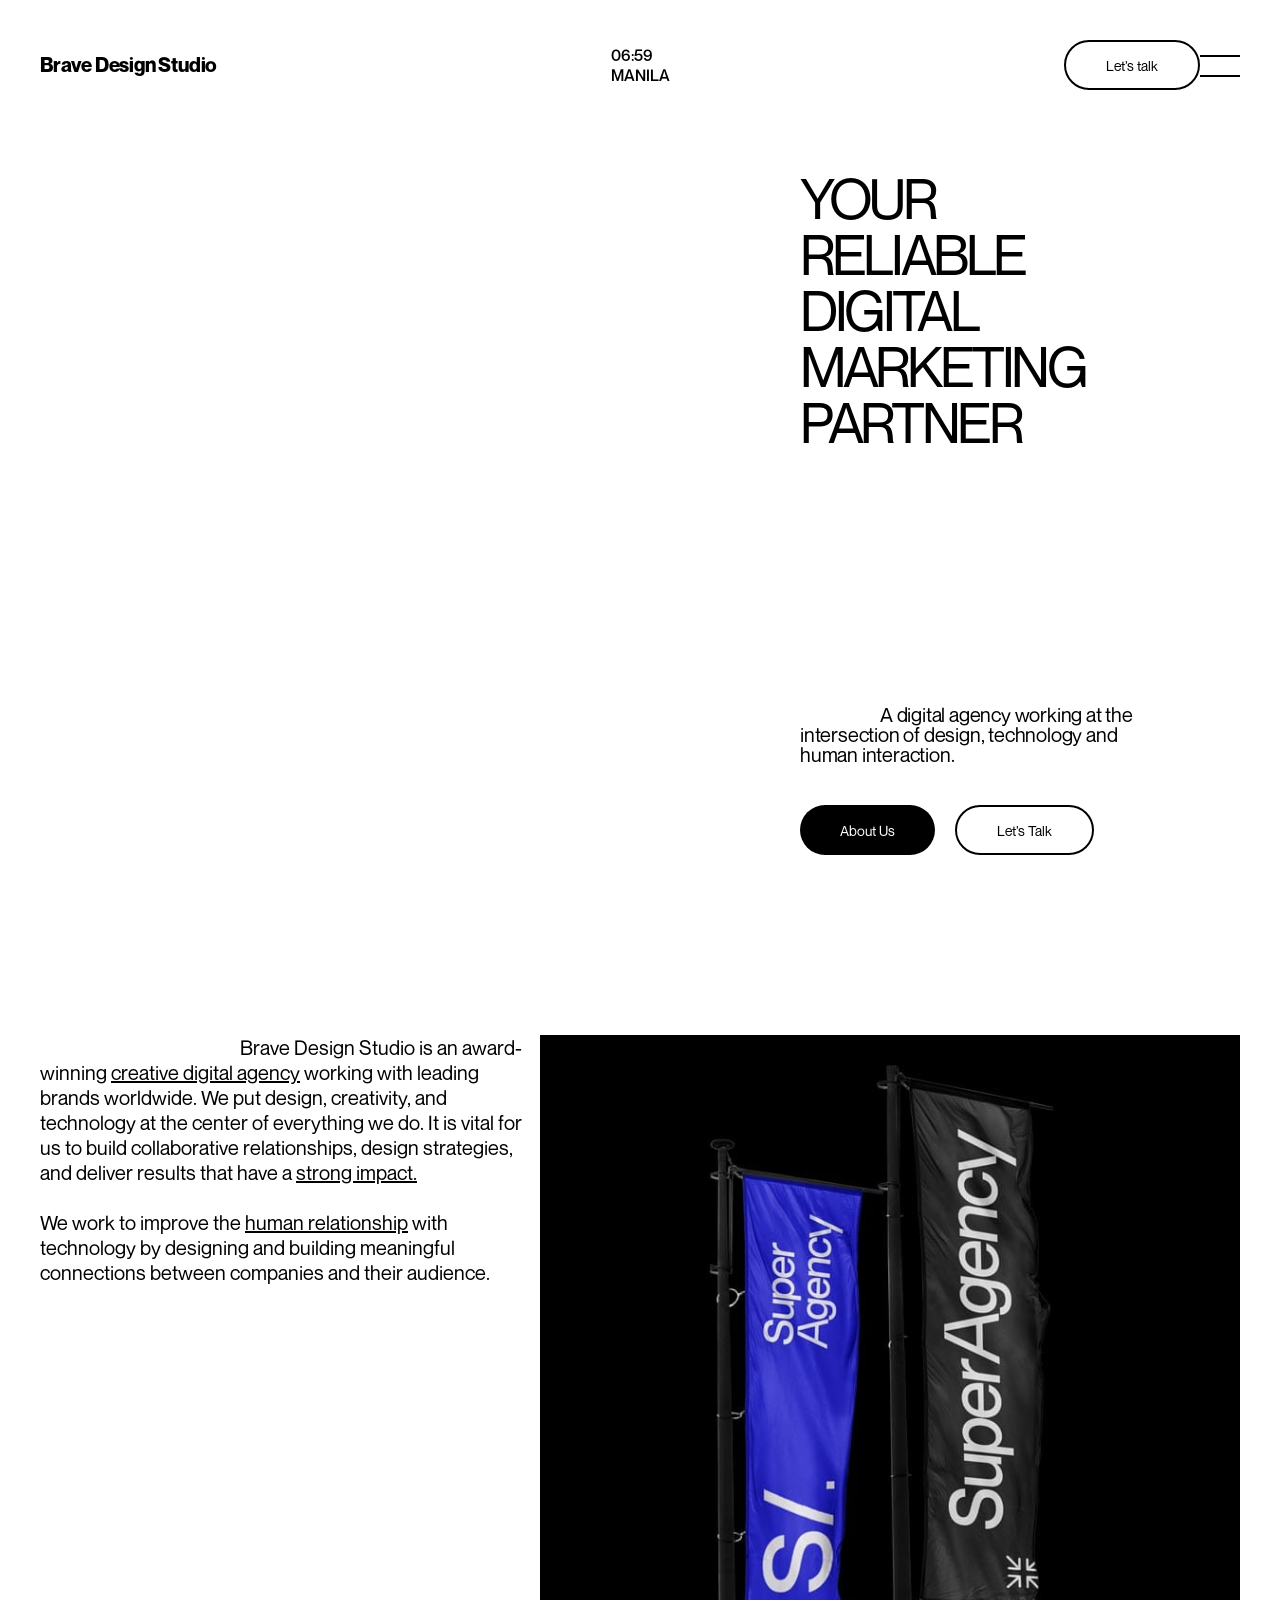
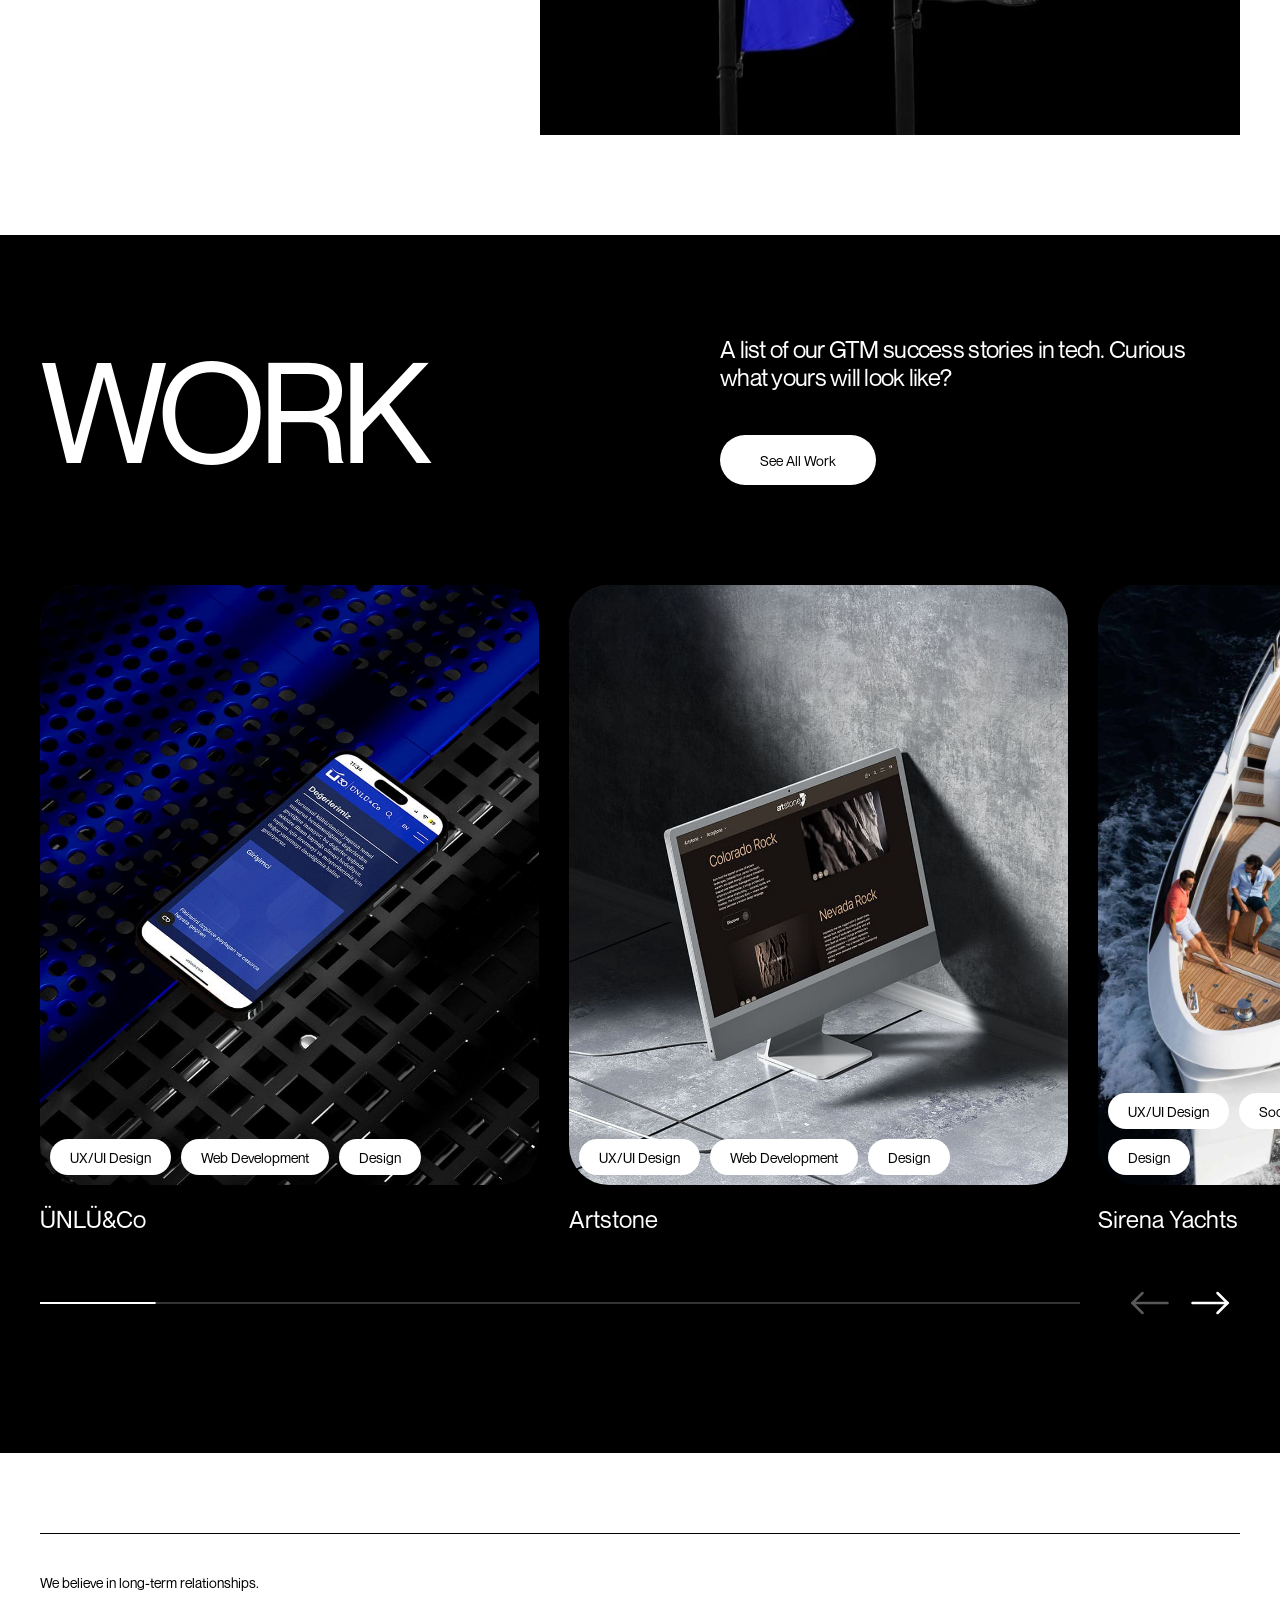
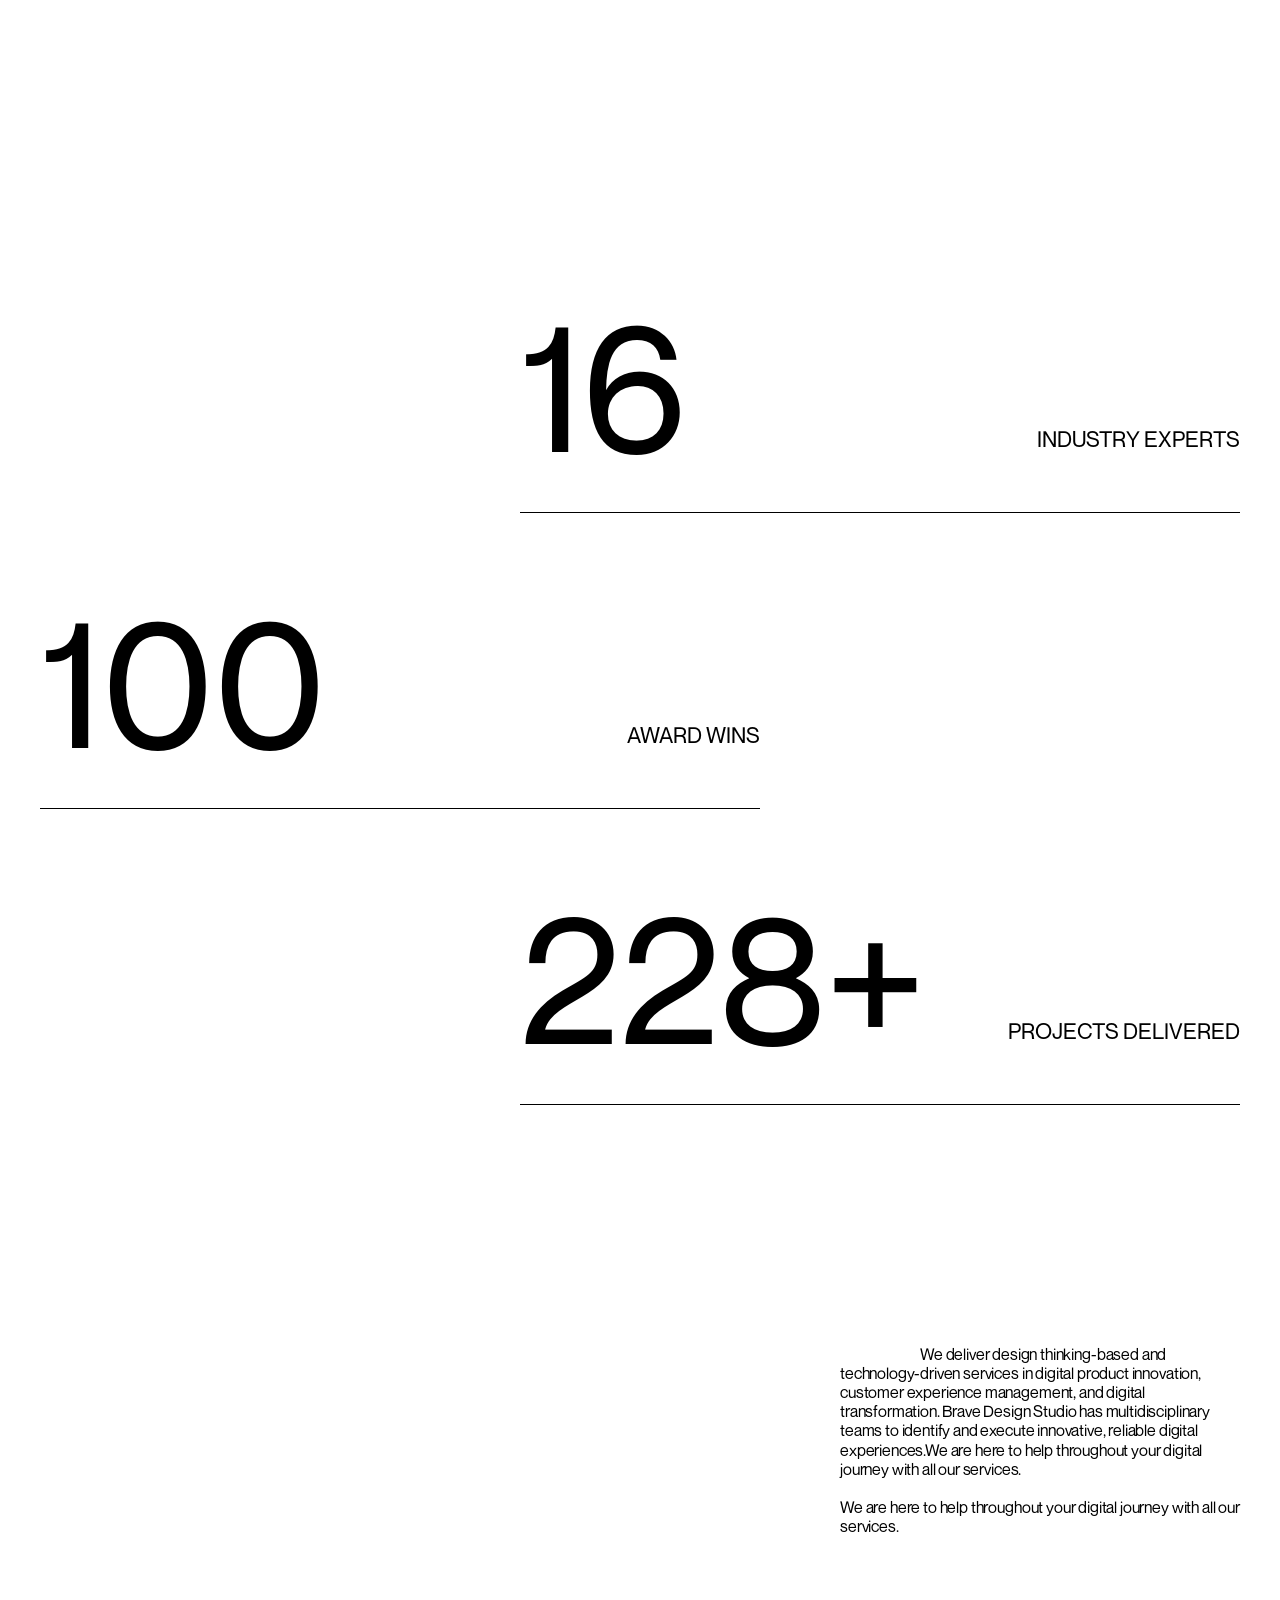
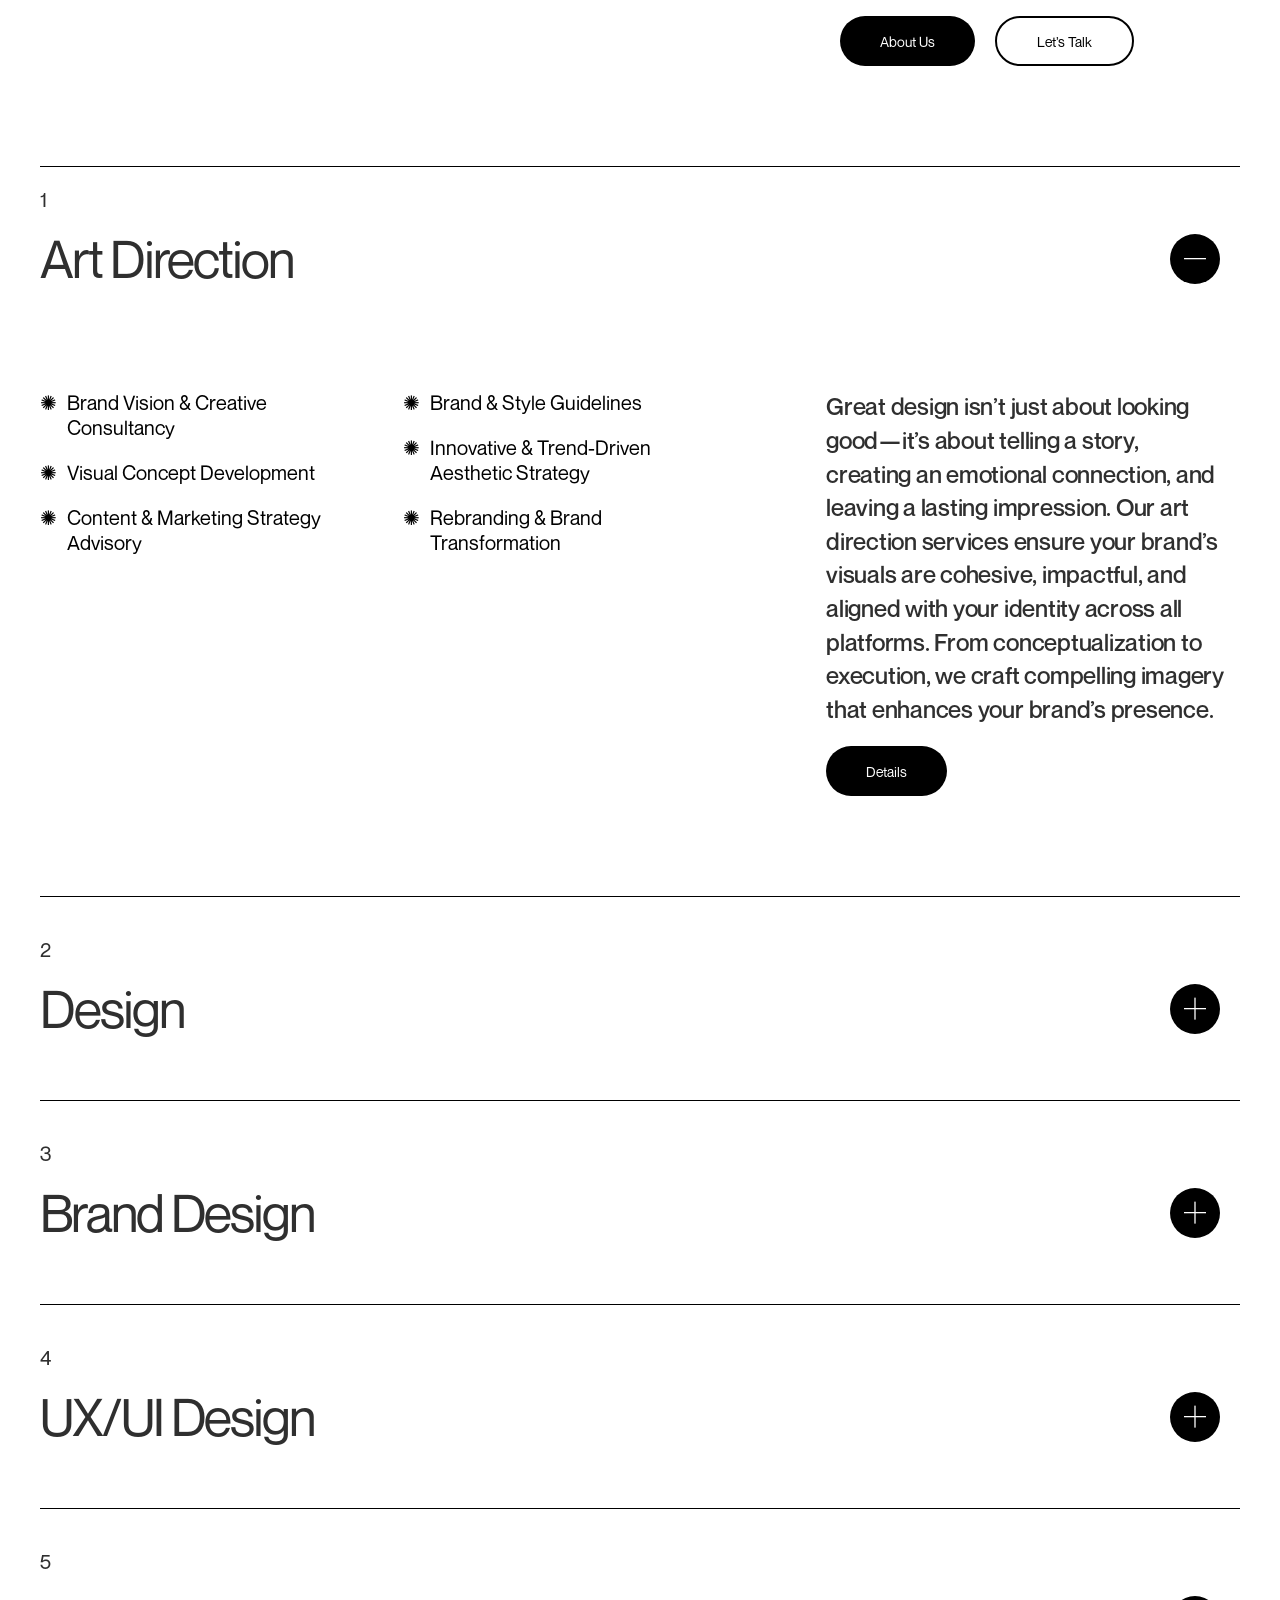
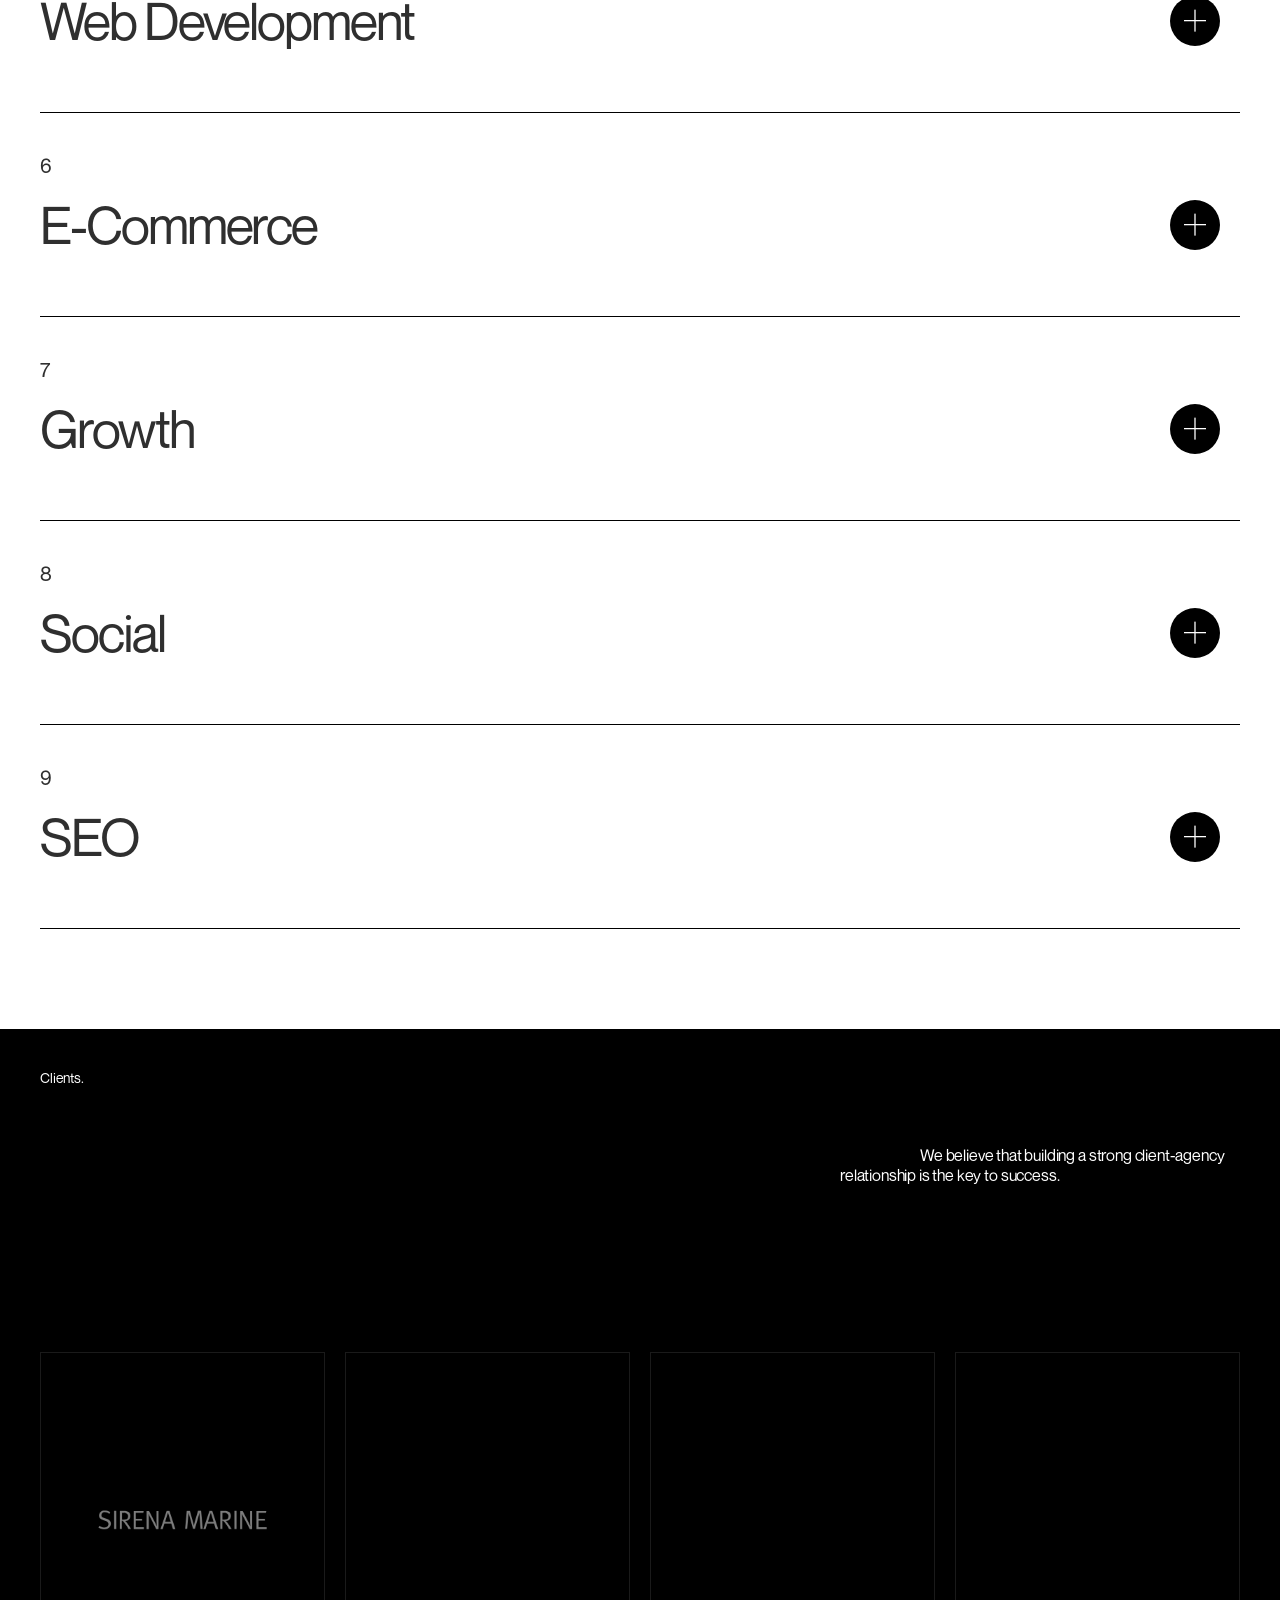
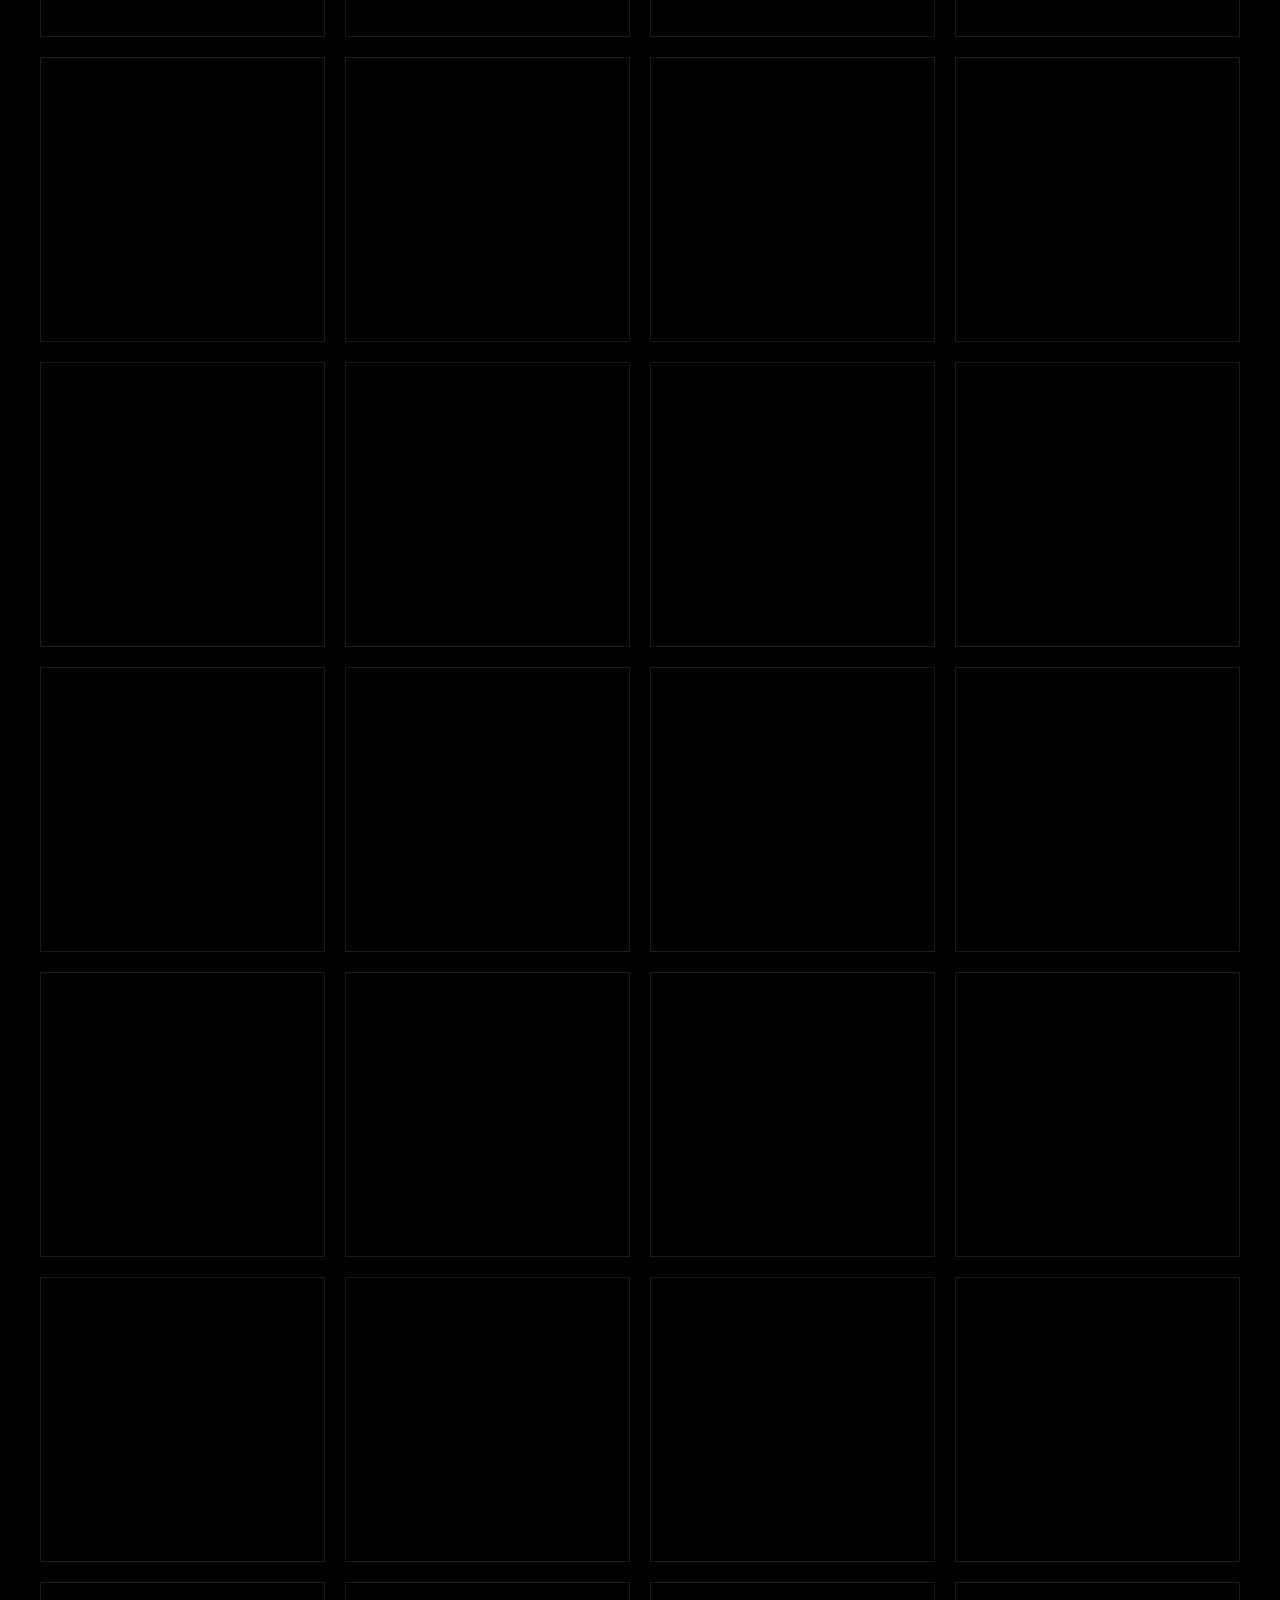
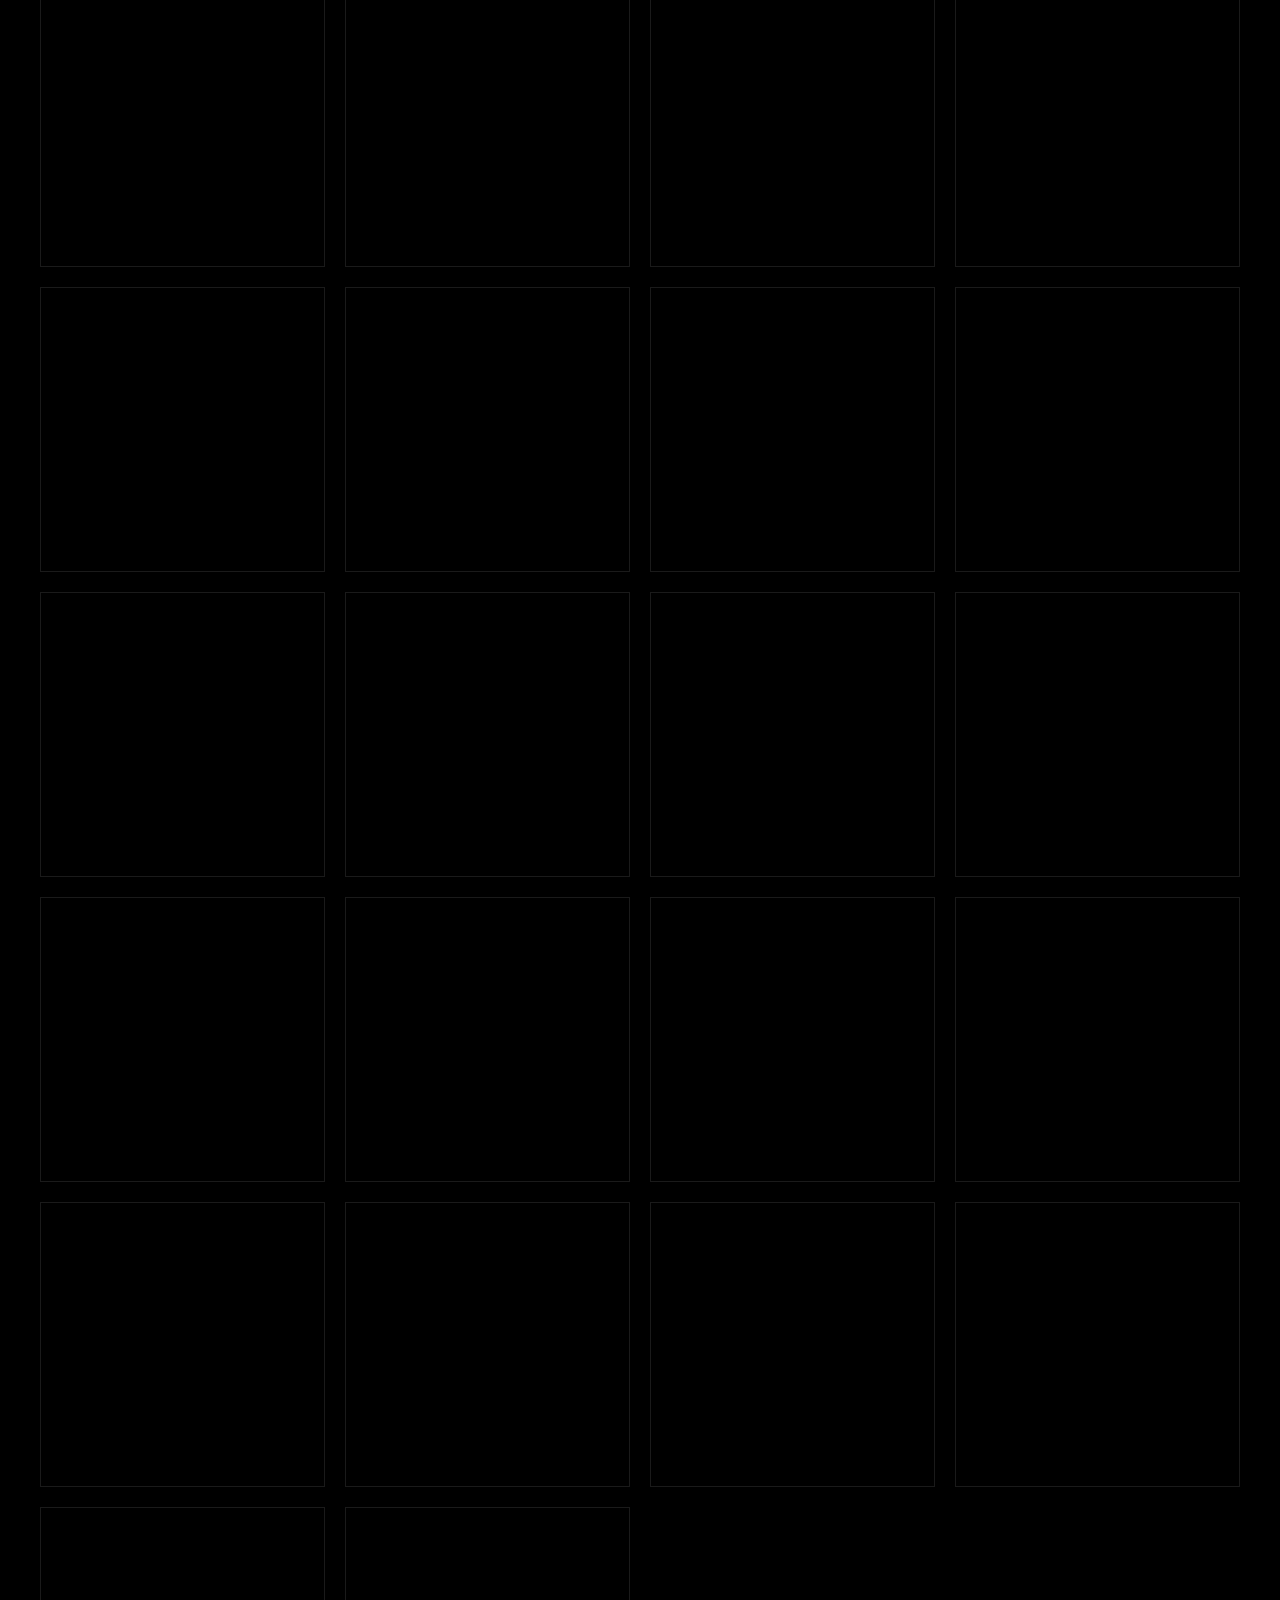
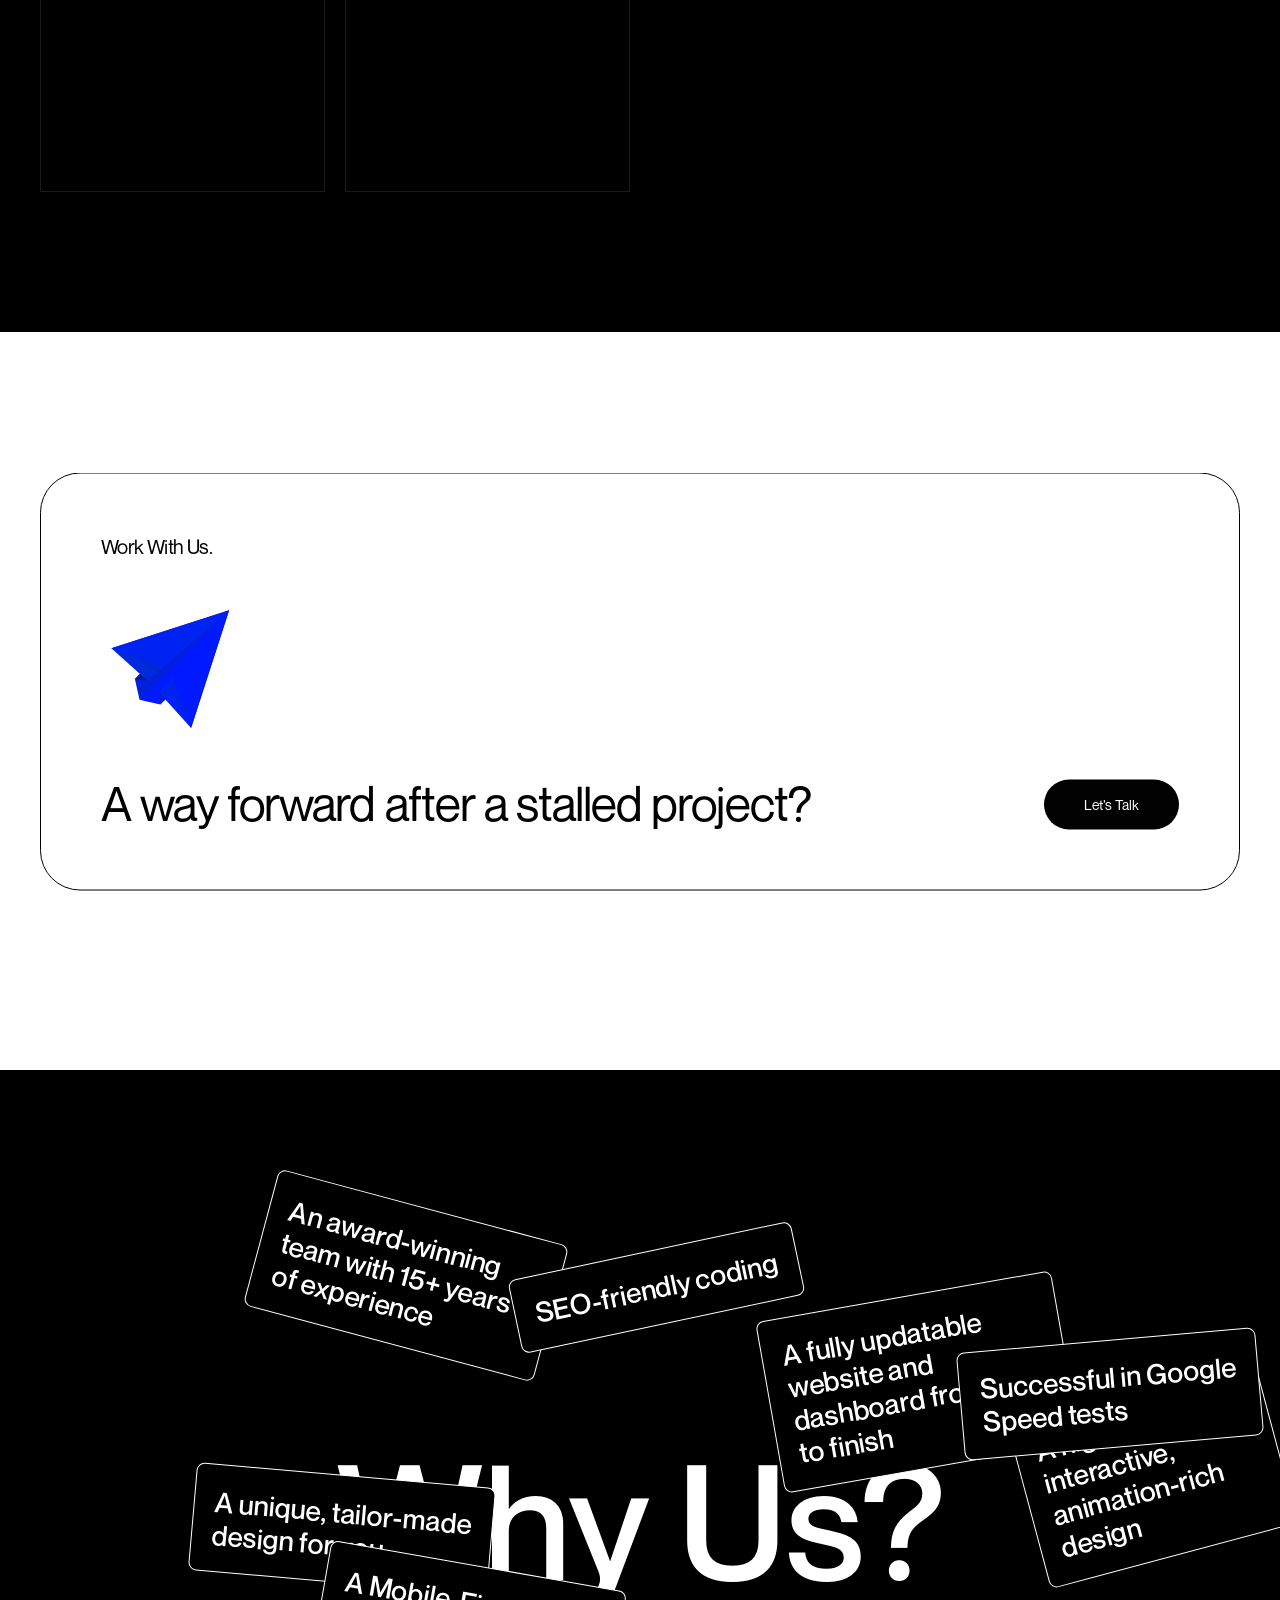
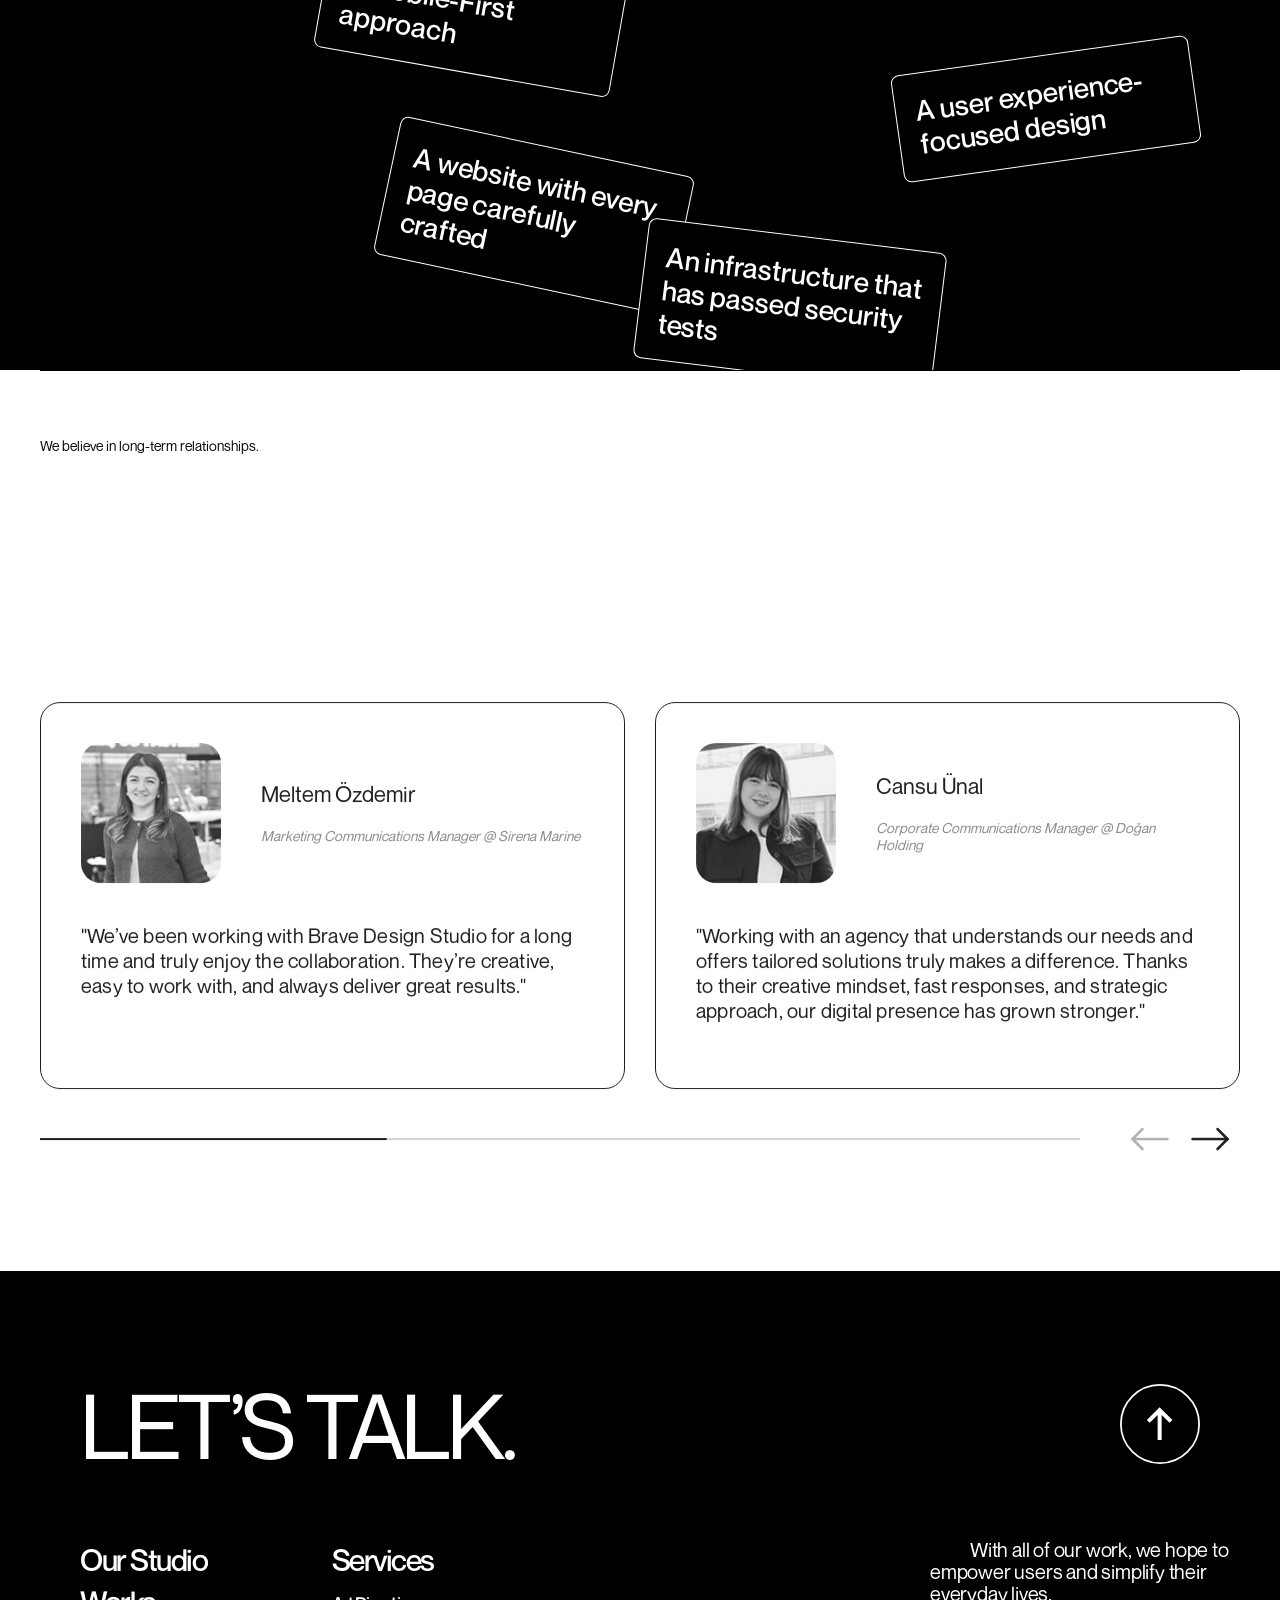
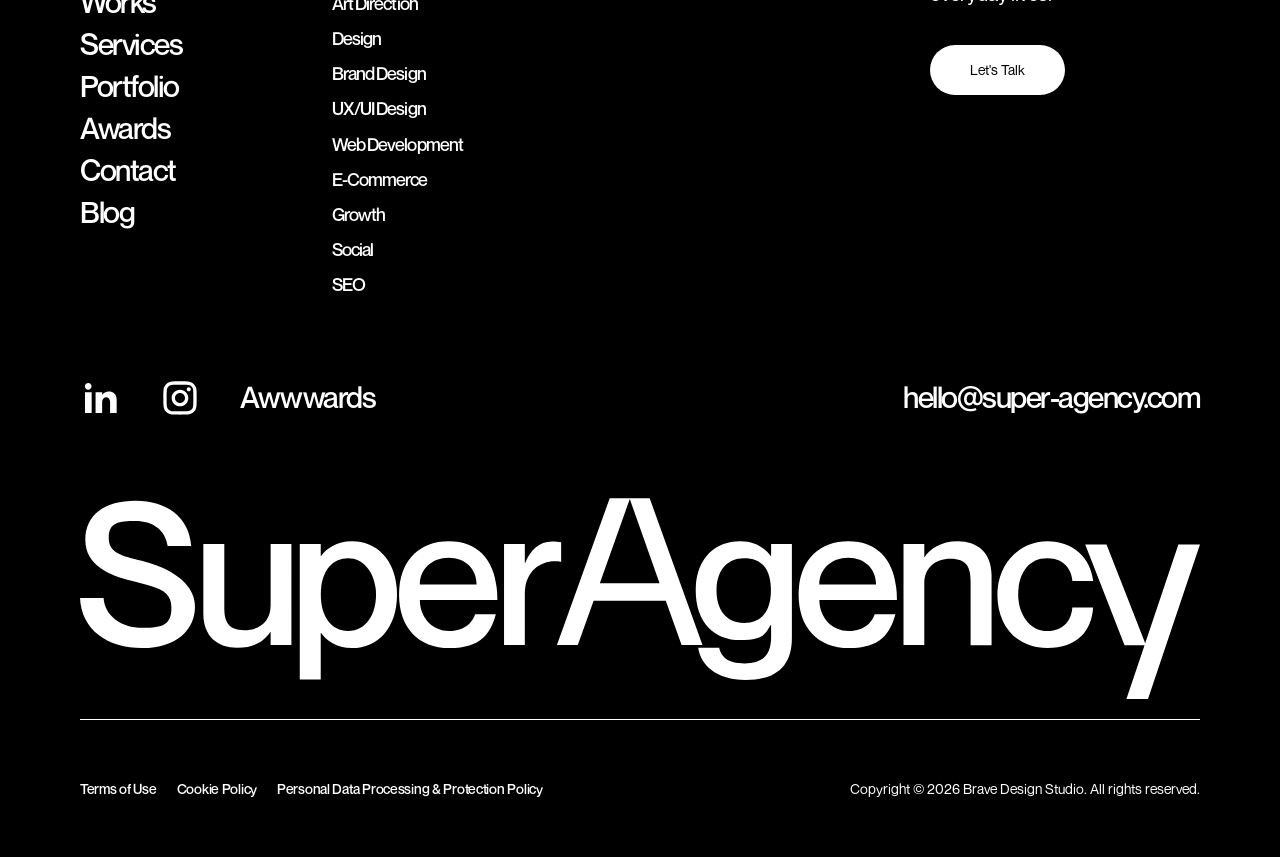
==== commit 42350cb0: "Revert navbar to the site's original default design (full-screen menu on all viewports, plain hambur" ====
--- a/index.html
+++ b/index.html
@@ -153,19 +153,11 @@
             </div>
         </div>
         <div class="right">
-							<div class="fm-nav">
-                <a class="fm-signin" href="https://super-agency.com/contact" aria-label="Contact">
-                    <svg viewBox="0 0 16 16" fill="none" xmlns="http://www.w3.org/2000/svg"><path d="M8 8a3.2 3.2 0 100-6.4A3.2 3.2 0 008 8zM2.4 14.6a5.6 5.6 0 0111.2 0" stroke="currentColor" stroke-width="1.1" stroke-linecap="round" stroke-linejoin="round"/></svg>
-                </a>
-                <div class="fm-pill">
-                    <a class="fm-cta-inline" href="https://super-agency.com/contact">Let’s talk</a>
-                    <div class="menu-button menu-open menu-pill">
-                        <div class="lines">
-                            <div class="line"></div>
-                            <div class="line"></div>
-                        </div>
-                        <span class="menu-pill-label"><span class="open-text">Menu</span><span class="close-text">Close</span></span>
-                    </div>
+							<a class="button border dark" href="https://super-agency.com/contact" style="border-color: rgb(0, 0, 0); color: rgb(0, 0, 0);">Let’s talk</a>
+            <div class="menu-button menu-open">
+                <div class="lines">
+                    <div class="line"></div>
+                    <div class="line"></div>
                 </div>
             </div>
         </div>
--- a/nav-fourmula.css
+++ b/nav-fourmula.css
@@ -33,12 +33,7 @@
   font-family: "Neue Montreal", Arial, Helvetica, sans-serif !important;
 }
 
-/* Desktop: fourmula.ai-style nav — one large black pill containing "Let's talk" +
-   the Menu trigger (icon + label), plus a small account-style icon, grouped on the right.
-   Sized to match the site's original CTA button (5rem tall), not the smaller compact pill.
-   Mobile: only the plain icon button shows, opening the original SuperAgency full-screen menu untouched. */
-
-/* --- Text logo (replaces the old vector wordmark) --- */
+/* Text logo (replaces the old vector wordmark) */
 header .logo {
   font-family: inherit;
   font-weight: 700;
@@ -48,200 +43,6 @@
   letter-spacing: -0.01em;
 }
 
-/* --- Mobile-default: icon-only circular button, no cta text, no signin bubble --- */
-.fm-pill { display: contents; }
-.fm-cta-inline, .fm-signin { display: none; }
-
-.menu-button.menu-pill {
-  position: static !important;
-  display: flex !important;
-  align-items: center !important;
-  justify-content: center !important;
-  background: #020108 !important;
-  border-radius: 999px !important;
-  width: 4rem !important;
-  height: 4rem !important;
-  padding: 0 !important;
-  gap: 0 !important;
-  cursor: pointer;
-}
-.menu-button.menu-pill .lines {
-  position: relative !important;
-  width: 1.4rem !important;
-  height: 1.4rem !important;
-  display: block !important;
-}
-.menu-button.menu-pill .lines .line {
-  position: absolute !important;
-  left: 0 !important;
-  width: 100% !important;
-  height: 1.5px !important;
-  background-color: #fff !important;
-  transition: transform .3s ease, opacity .3s ease;
-}
-.menu-button.menu-pill .lines .line:first-child { top: 0.45rem !important; transform: none !important; }
-.menu-button.menu-pill .lines .line:last-child { top: 0.75rem !important; transform: none !important; }
-.menu-button.menu-pill.active .lines .line:first-child {
-  top: 0.6rem !important;
-  transform: rotate(45deg) !important;
-}
-.menu-button.menu-pill.active .lines .line:last-child {
-  top: 0.6rem !important;
-  transform: rotate(-45deg) !important;
-}
-.menu-pill-label { display: none; }
-
-/* --- Desktop-only: full fourmula.ai cluster + compact dropdown --- */
-@media (min-width: 769px) {
-  header {
-    justify-content: flex-start !important;
-  }
-  header .logo { order: 1; }
-  header .time-zone-items {
-    order: 2;
-    margin-left: auto;
-    margin-right: 2rem;
-    position: static !important;
-    transform: none !important;
-  }
-  header .right { order: 3; }
-
-  header .time-zone-items,
-  header .time-zone-items * { color: #000 !important; }
-
-  /* Group: account-style icon + one big pill (Let's talk + Menu trigger) */
-  .fm-nav {
-    display: flex !important;
-    align-items: center !important;
-    gap: 1rem !important;
-  }
-  .fm-signin {
-    display: flex !important;
-    align-items: center !important;
-    justify-content: center !important;
-    width: 3.2rem !important;
-    height: 3.2rem !important;
-    border-radius: 999px !important;
-    border: 1px solid rgba(0, 0, 0, 0.2) !important;
-    color: #000 !important;
-    flex-shrink: 0;
-  }
-  .fm-signin svg { width: 1.5rem !important; height: 1.5rem !important; }
-  .fm-signin:hover { border-color: rgba(0, 0, 0, 0.5) !important; }
-
-  /* One big pill — original CTA button size (5rem tall), holding both segments */
-  .fm-pill {
-    display: flex !important;
-    align-items: center !important;
-    background: #020108 !important;
-    border-radius: 999px !important;
-    height: 5rem !important;
-    padding: 0 0.6rem 0 2.4rem !important;
-    gap: 1.6rem !important;
-  }
-  .fm-cta-inline {
-    display: inline-flex !important;
-    align-items: center !important;
-    color: #fff !important;
-    font-size: 1.4rem !important;
-    white-space: nowrap;
-    transition: opacity .2s ease;
-  }
-  .fm-cta-inline:hover { opacity: 0.7; }
-
-  /* Menu trigger: sits inside the shared pill, no background of its own */
-  .menu-button.menu-pill {
-    background: transparent !important;
-    height: 100% !important;
-    width: auto !important;
-    padding: 0 0.6rem !important;
-    gap: 0.8rem !important;
-  }
-  .menu-button.menu-pill .lines { width: 1.6rem !important; height: 1.6rem !important; }
-  .menu-pill-label {
-    display: block !important;
-    color: #fff !important;
-    font-size: 1.4rem !important;
-    white-space: nowrap;
-  }
-  .menu-pill-label .close-text { display: none; }
-  .menu-button.menu-pill.active .menu-pill-label .open-text { display: none; }
-  .menu-button.menu-pill.active .menu-pill-label .close-text { display: inline; }
-
-  .menu-content {
-    position: fixed !important;
-    top: 8.5rem !important;
-    left: auto !important;
-    right: 8rem !important;
-    transform: none !important;
-    width: min(92vw, 24rem) !important;
-    height: auto !important;
-    max-height: 76vh !important;
-    overflow-y: auto !important;
-    background: #ececec !important;
-    border-radius: 1.6rem !important;
-    padding: 2rem !important;
-    box-shadow: 0 2rem 6rem rgba(0, 0, 0, 0.18) !important;
-    flex-direction: column !important;
-    gap: 1.6rem !important;
-    opacity: 0;
-    visibility: hidden;
-  }
-  .menu-content .menu {
-    margin-top: 0 !important;
-    align-items: flex-start !important;
-  }
-  .menu-content .menu ul li {
-    overflow: visible !important;
-  }
-  .menu-content .menu ul li a {
-    font-size: 1.9rem !important;
-    color: #111 !important;
-    font-weight: 500 !important;
-    margin-bottom: 0.6rem !important;
-    height: auto !important;
-  }
-  .menu-content .menu ul li a.link.line-animated::before {
-    background: #111 !important;
-  }
-  .menu-content .bottom {
-    margin-top: 0 !important;
-    gap: 1.2rem !important;
-  }
-  .menu-content .bottom .social {
-    margin: 0 !important;
-    gap: 1.2rem !important;
-  }
-  .menu-content .bottom .social li a svg {
-    fill: #111 !important;
-    width: 2rem !important;
-  }
-  .menu-content .bottom .nav {
-    flex-direction: column !important;
-    align-items: flex-start !important;
-    gap: 0.6rem !important;
-  }
-  .menu-content .bottom .nav ul {
-    flex-direction: column !important;
-    gap: 0.5rem !important;
-  }
-  .menu-content .bottom .nav ul li a {
-    color: #333 !important;
-    font-size: 1.2rem !important;
-    white-space: normal !important;
-    line-height: 1.4 !important;
-  }
-  .menu-content .bottom .nav span a {
-    color: #333 !important;
-    font-size: 1.2rem !important;
-    white-space: normal !important;
-  }
-}
-
-/* Mobile (<=768px): fm-cta-inline/fm-signin stay hidden — the original SuperAgency
-   full-screen menu markup/CSS/JS takes over untouched, only the plain icon button shows.
-   The original color-swap script targets "header .logo svg" (gone now that the logo is
-   text), so mirror it here for the new text logo when the mobile menu is open. */
-@media (max-width: 768px) {
-  header:has(.menu-button.active) .logo { color: #fff !important; }
-}
+/* The site's original color-swap script targets "header .logo svg" (gone now that the
+   logo is text), so mirror it here for the new text logo when the full-screen menu opens. */
+header:has(.menu-button.active) .logo { color: #fff !important; }
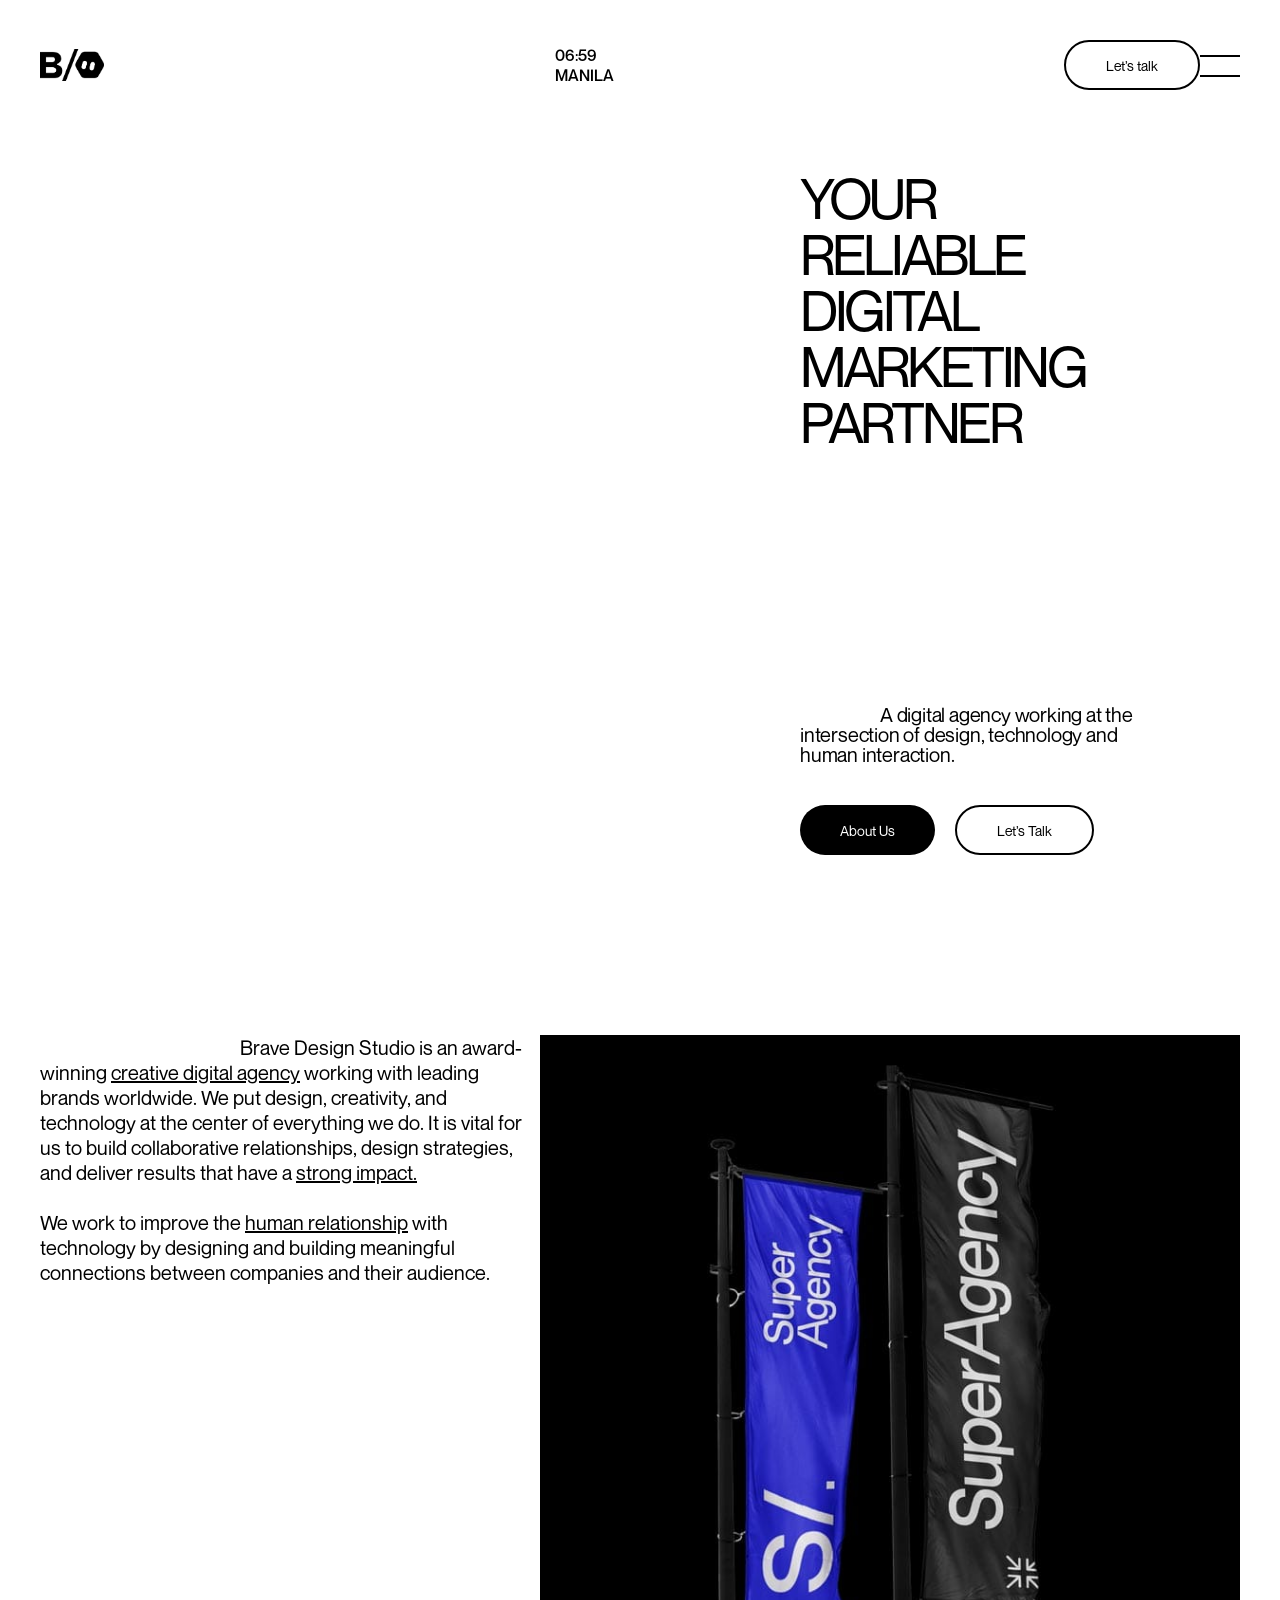
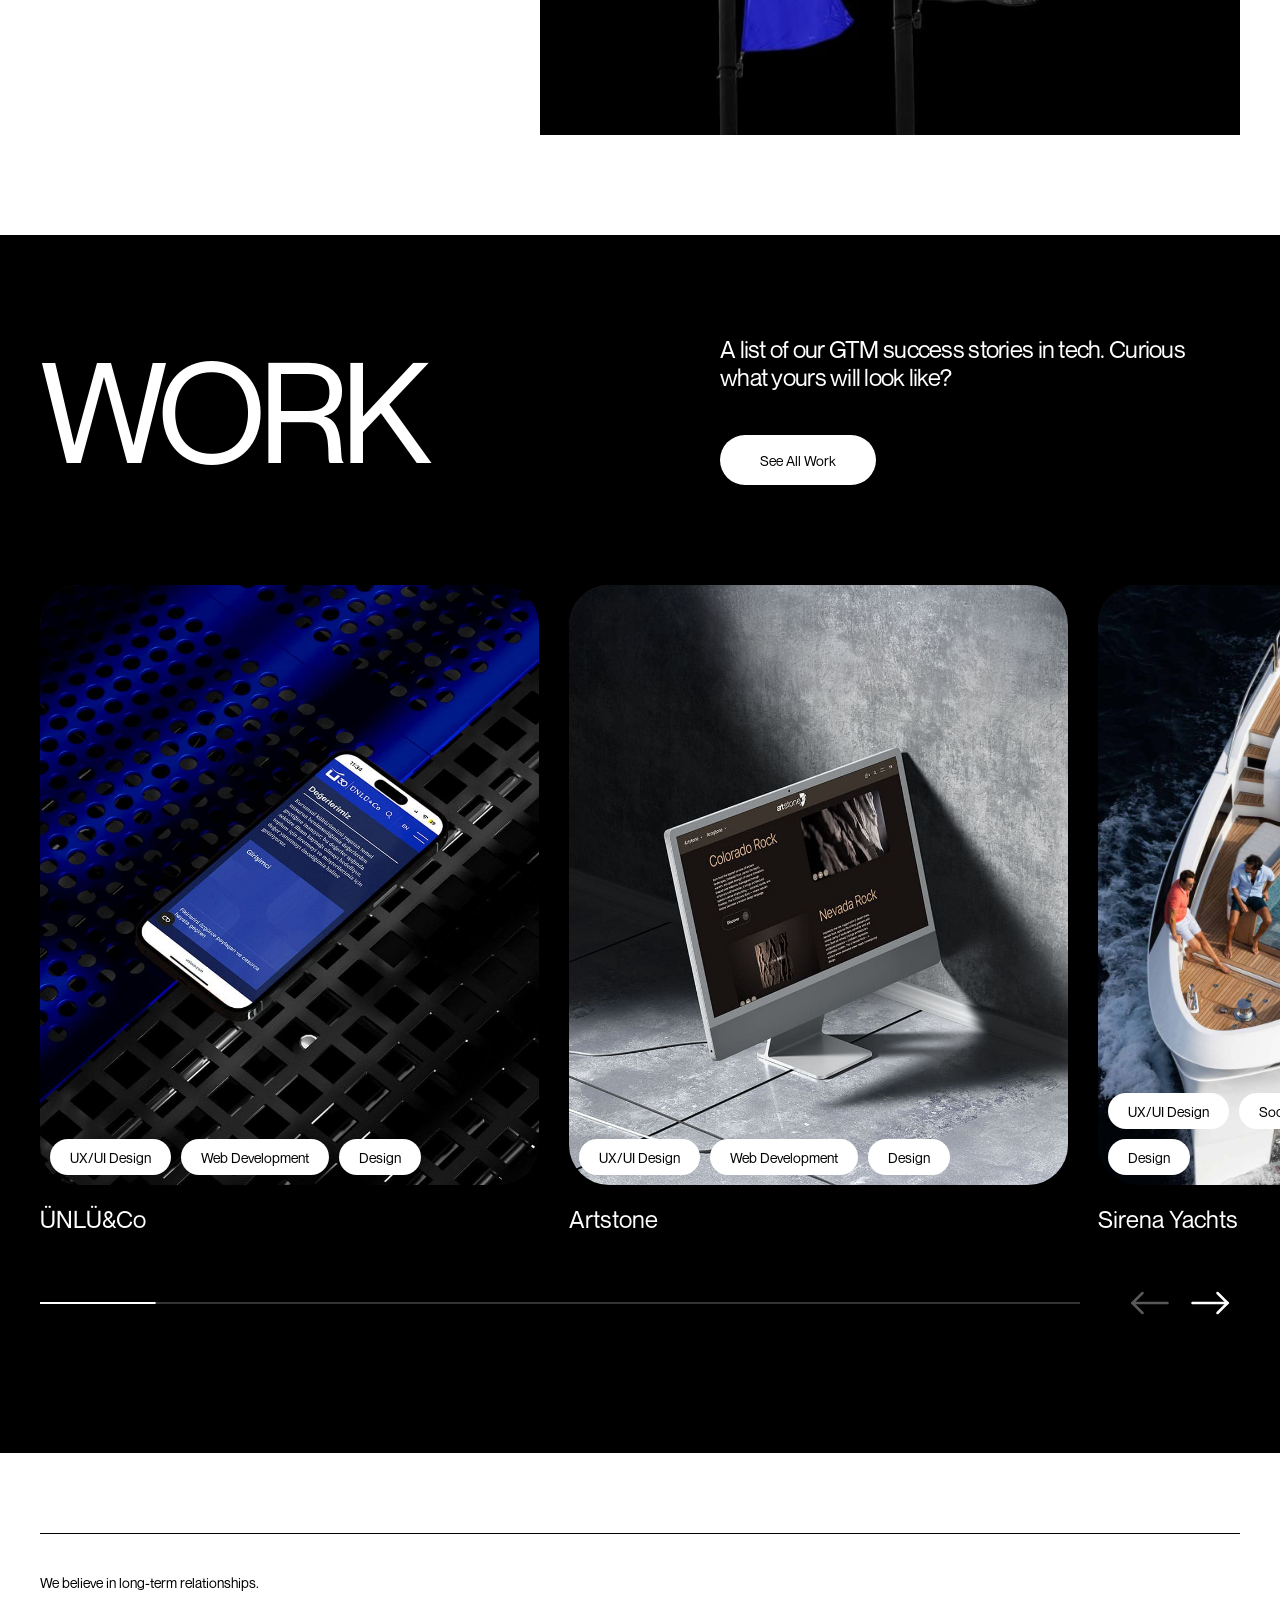
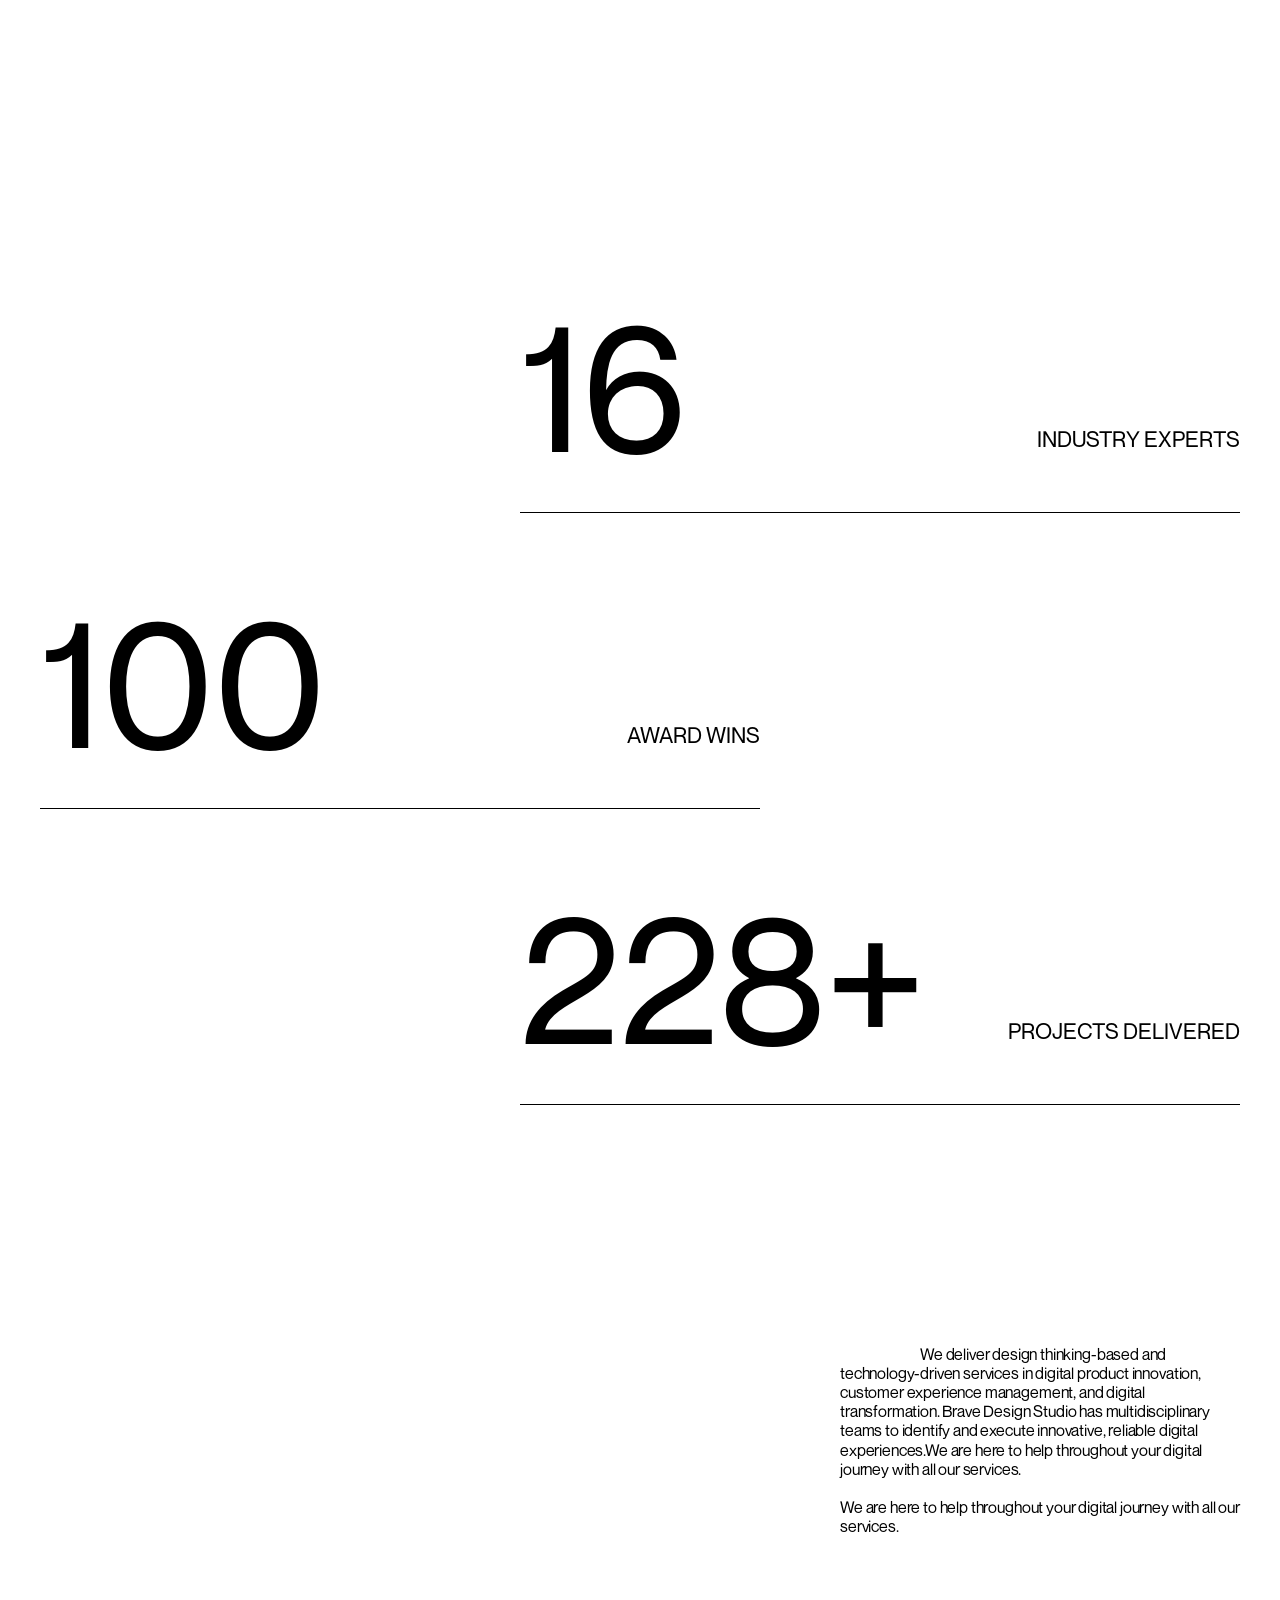
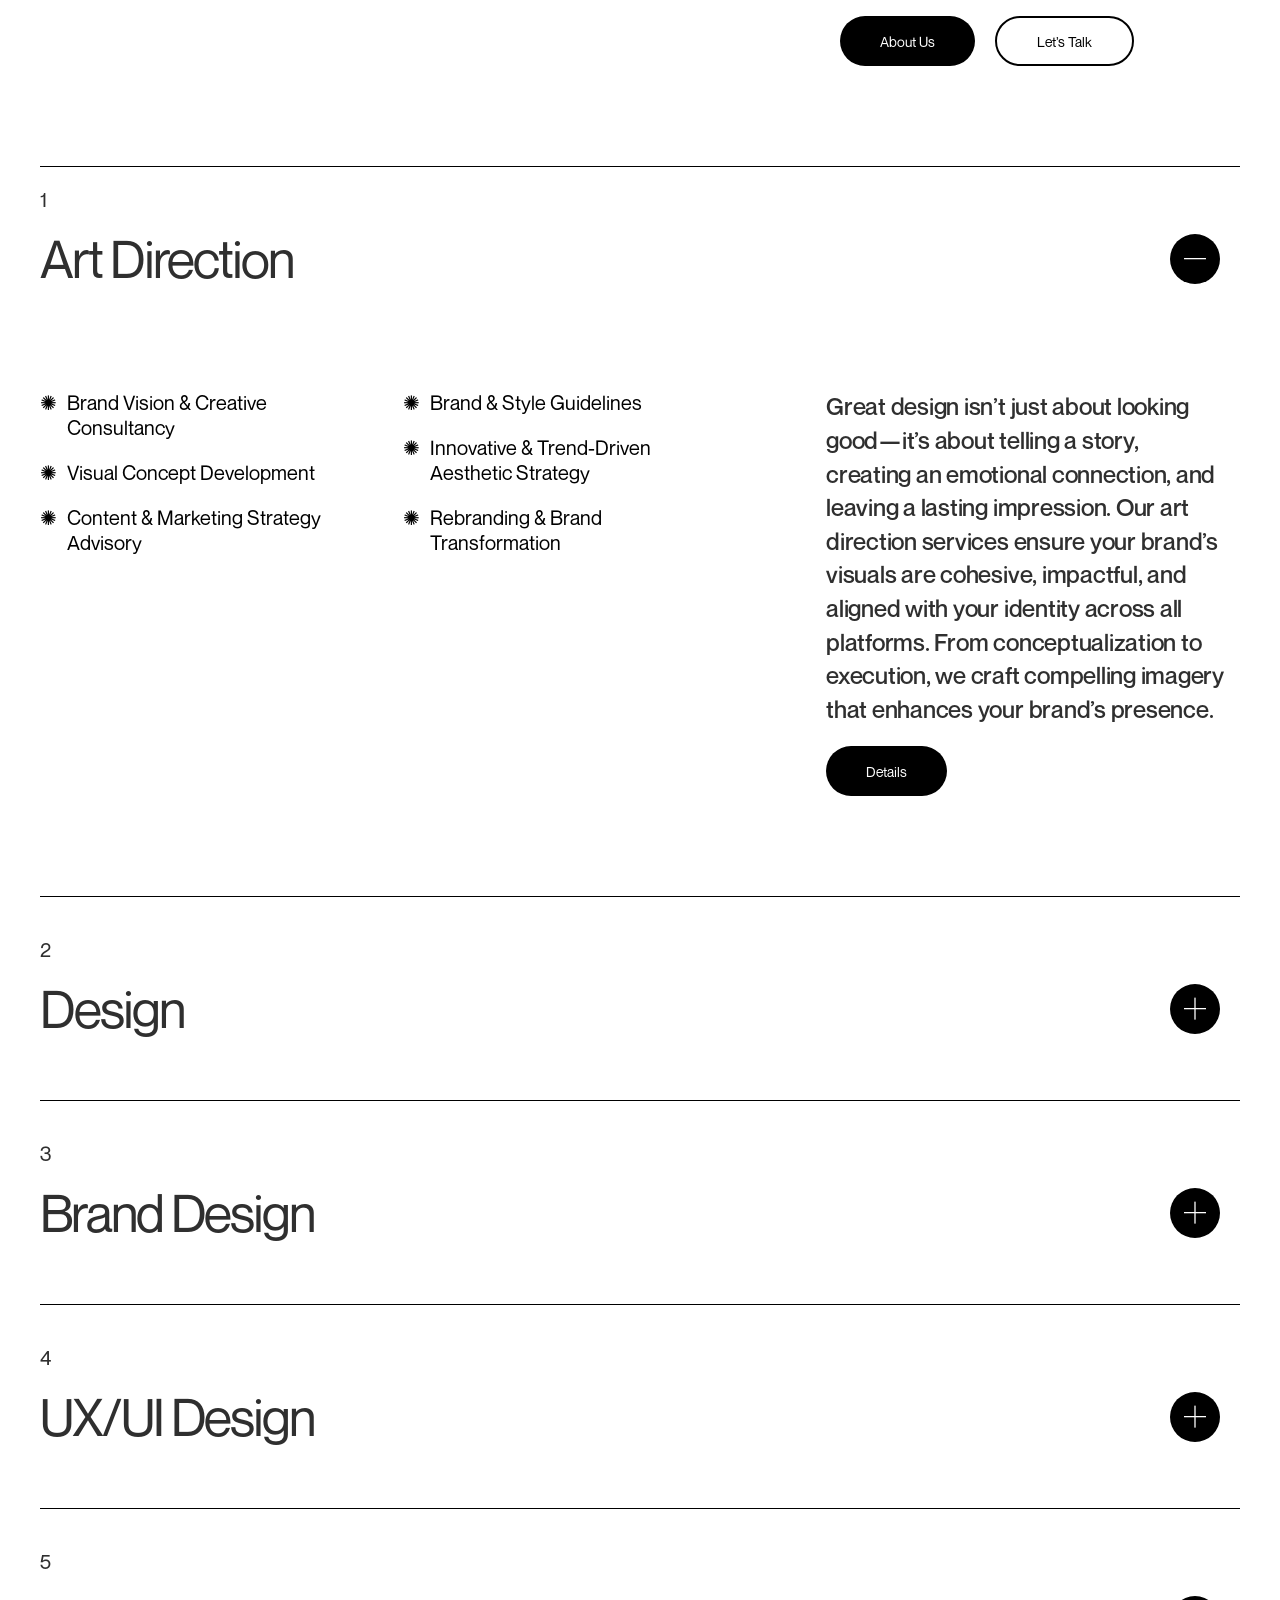
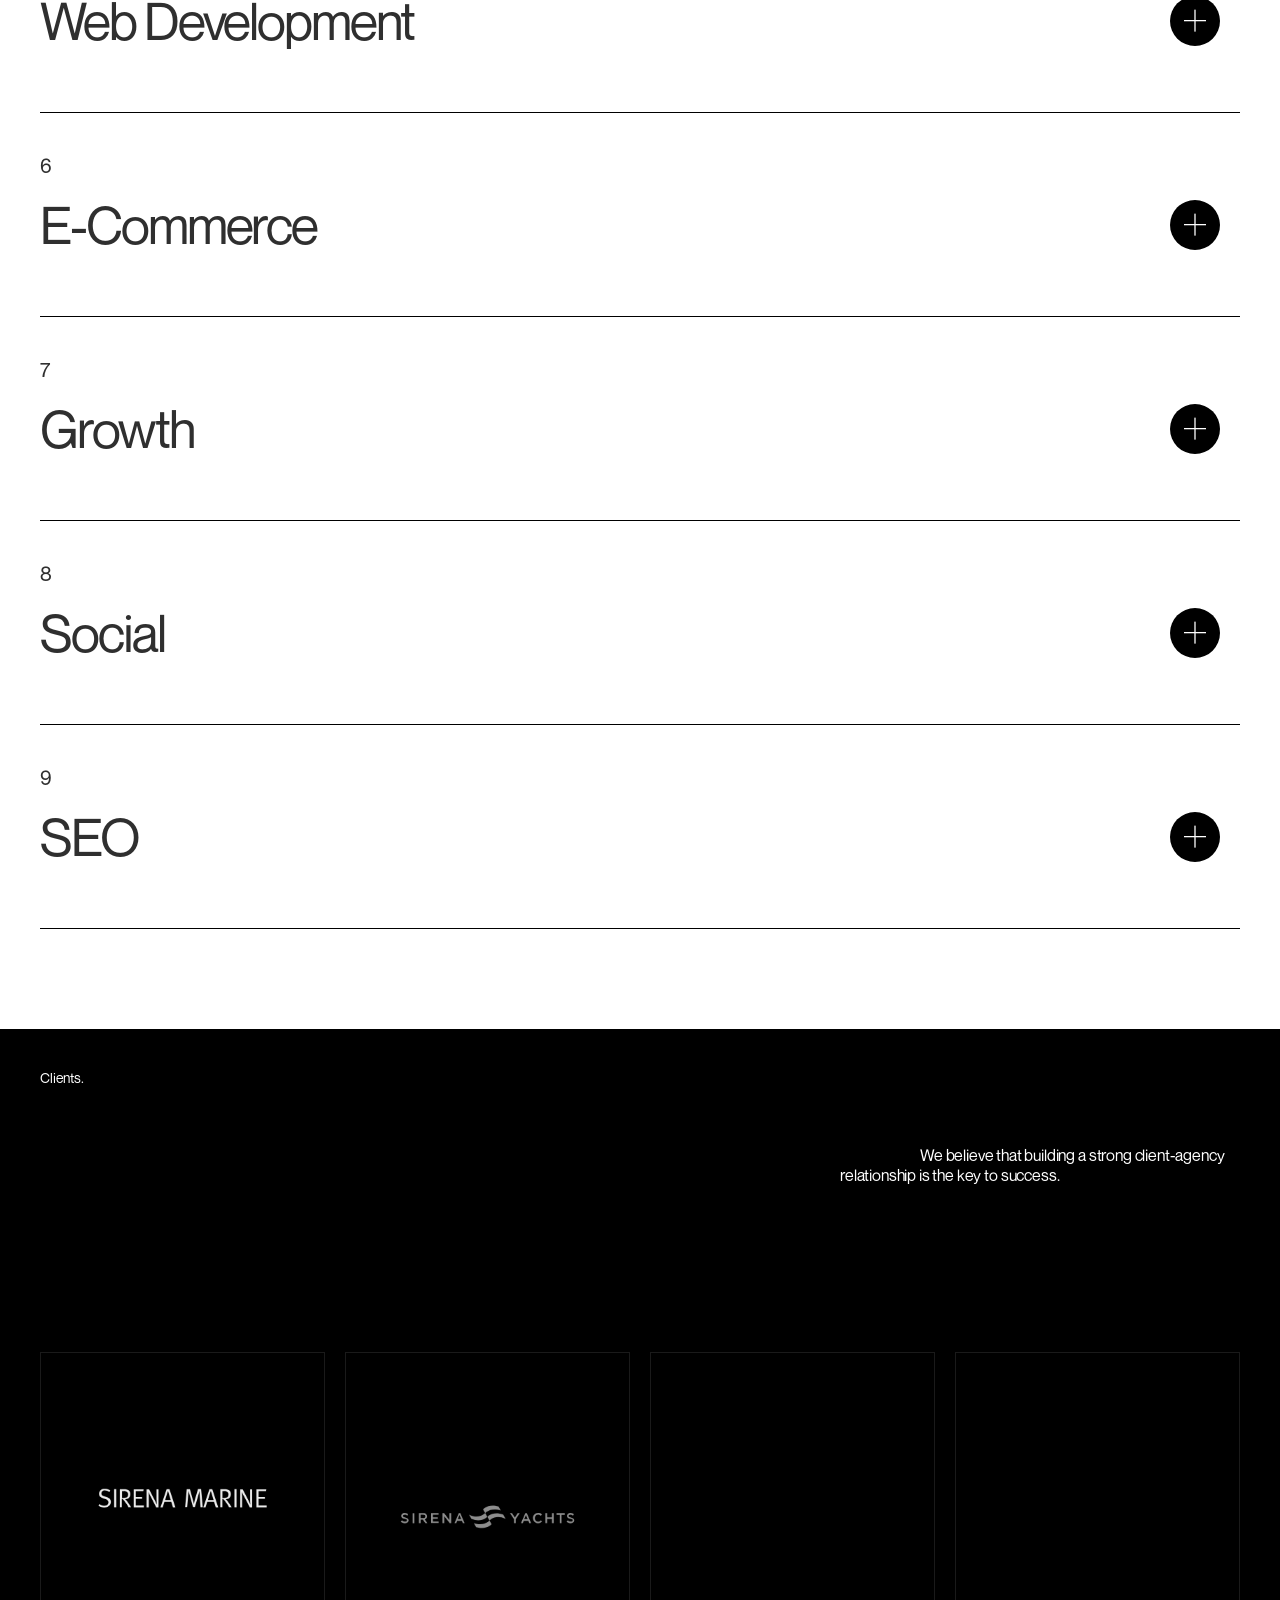
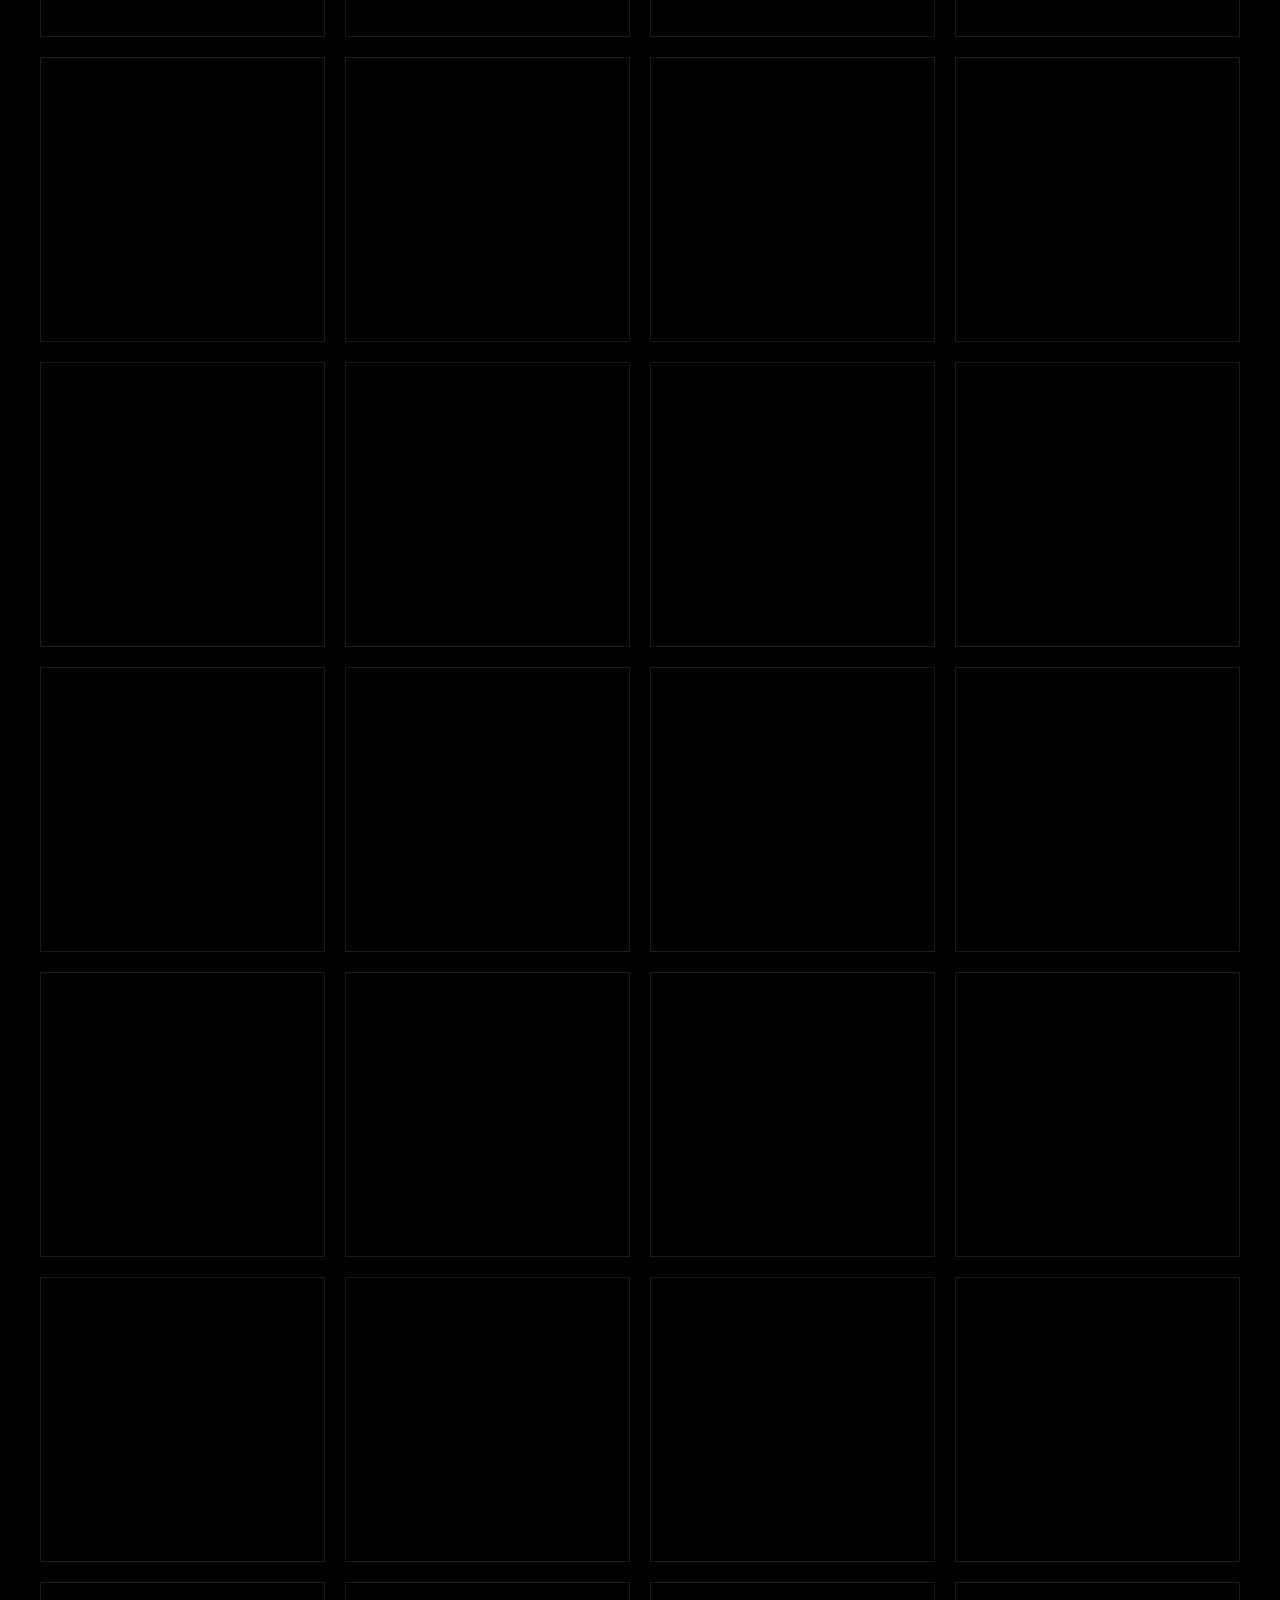
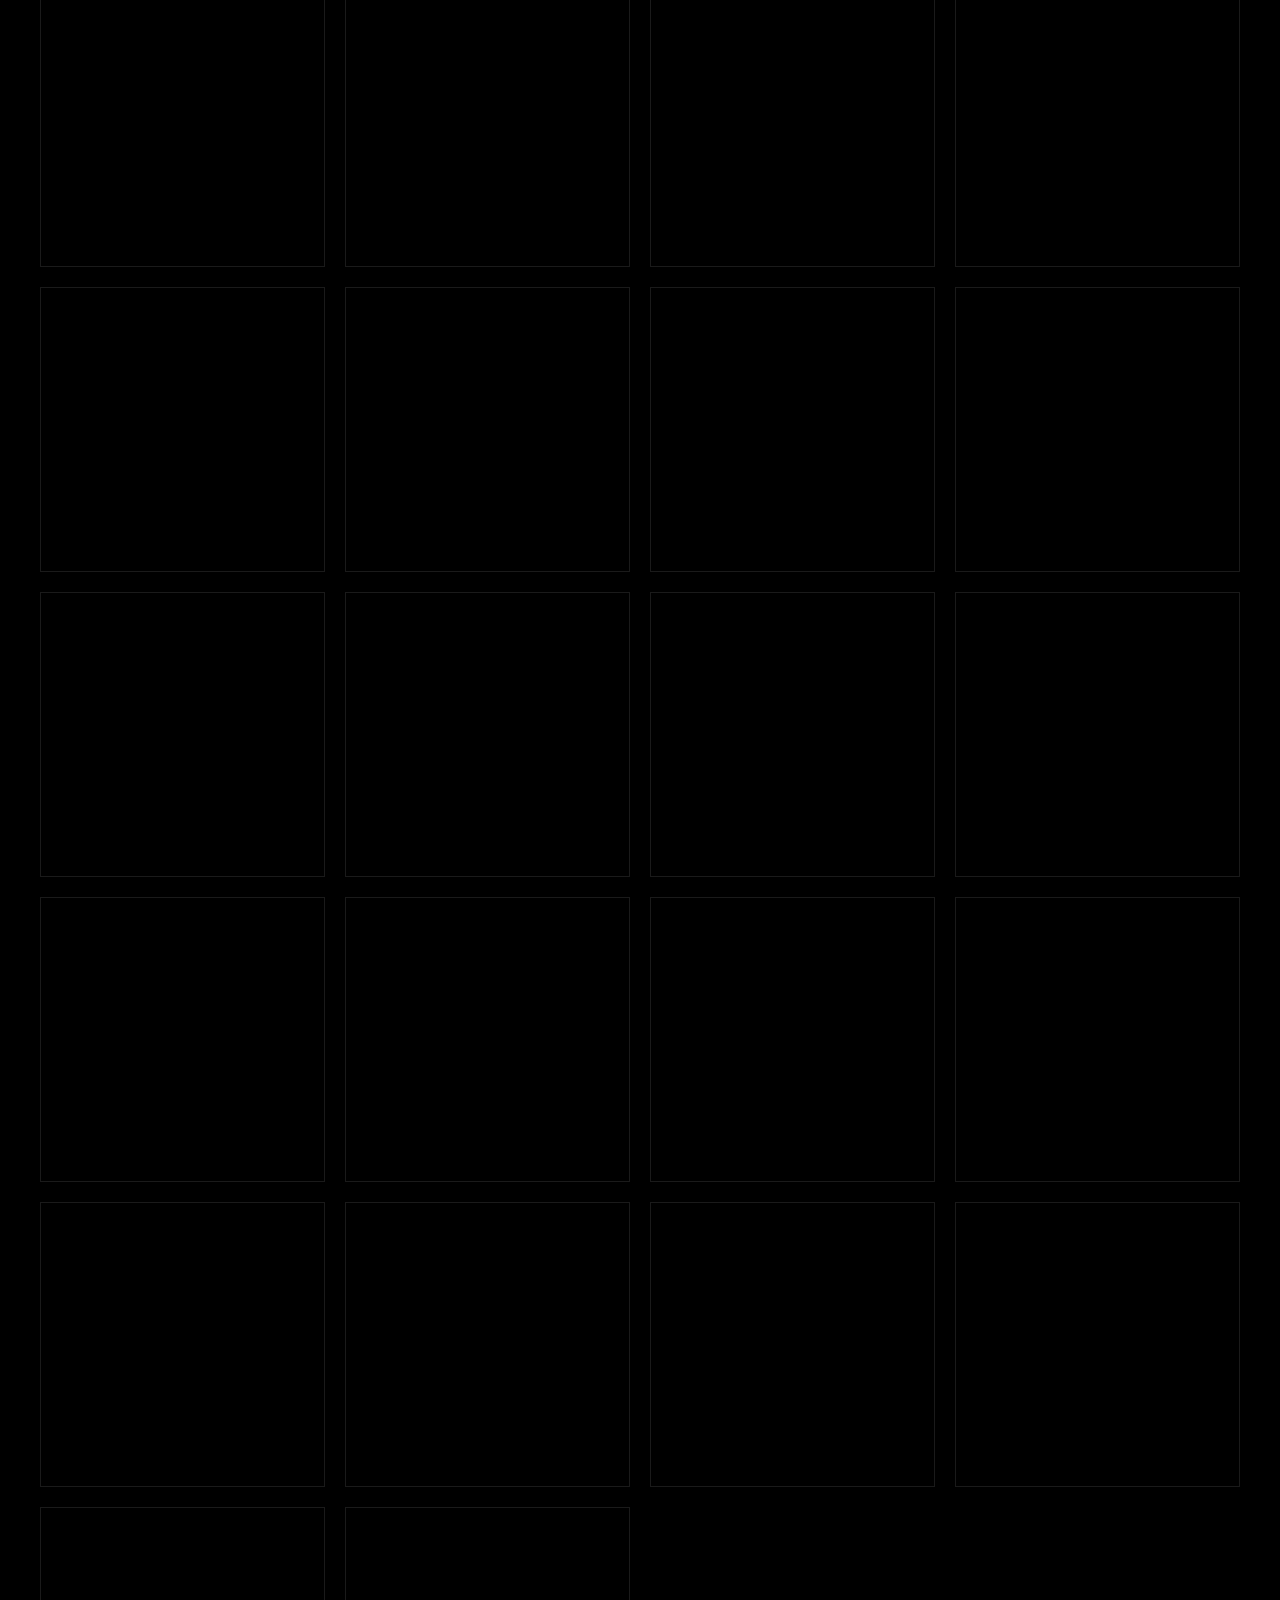
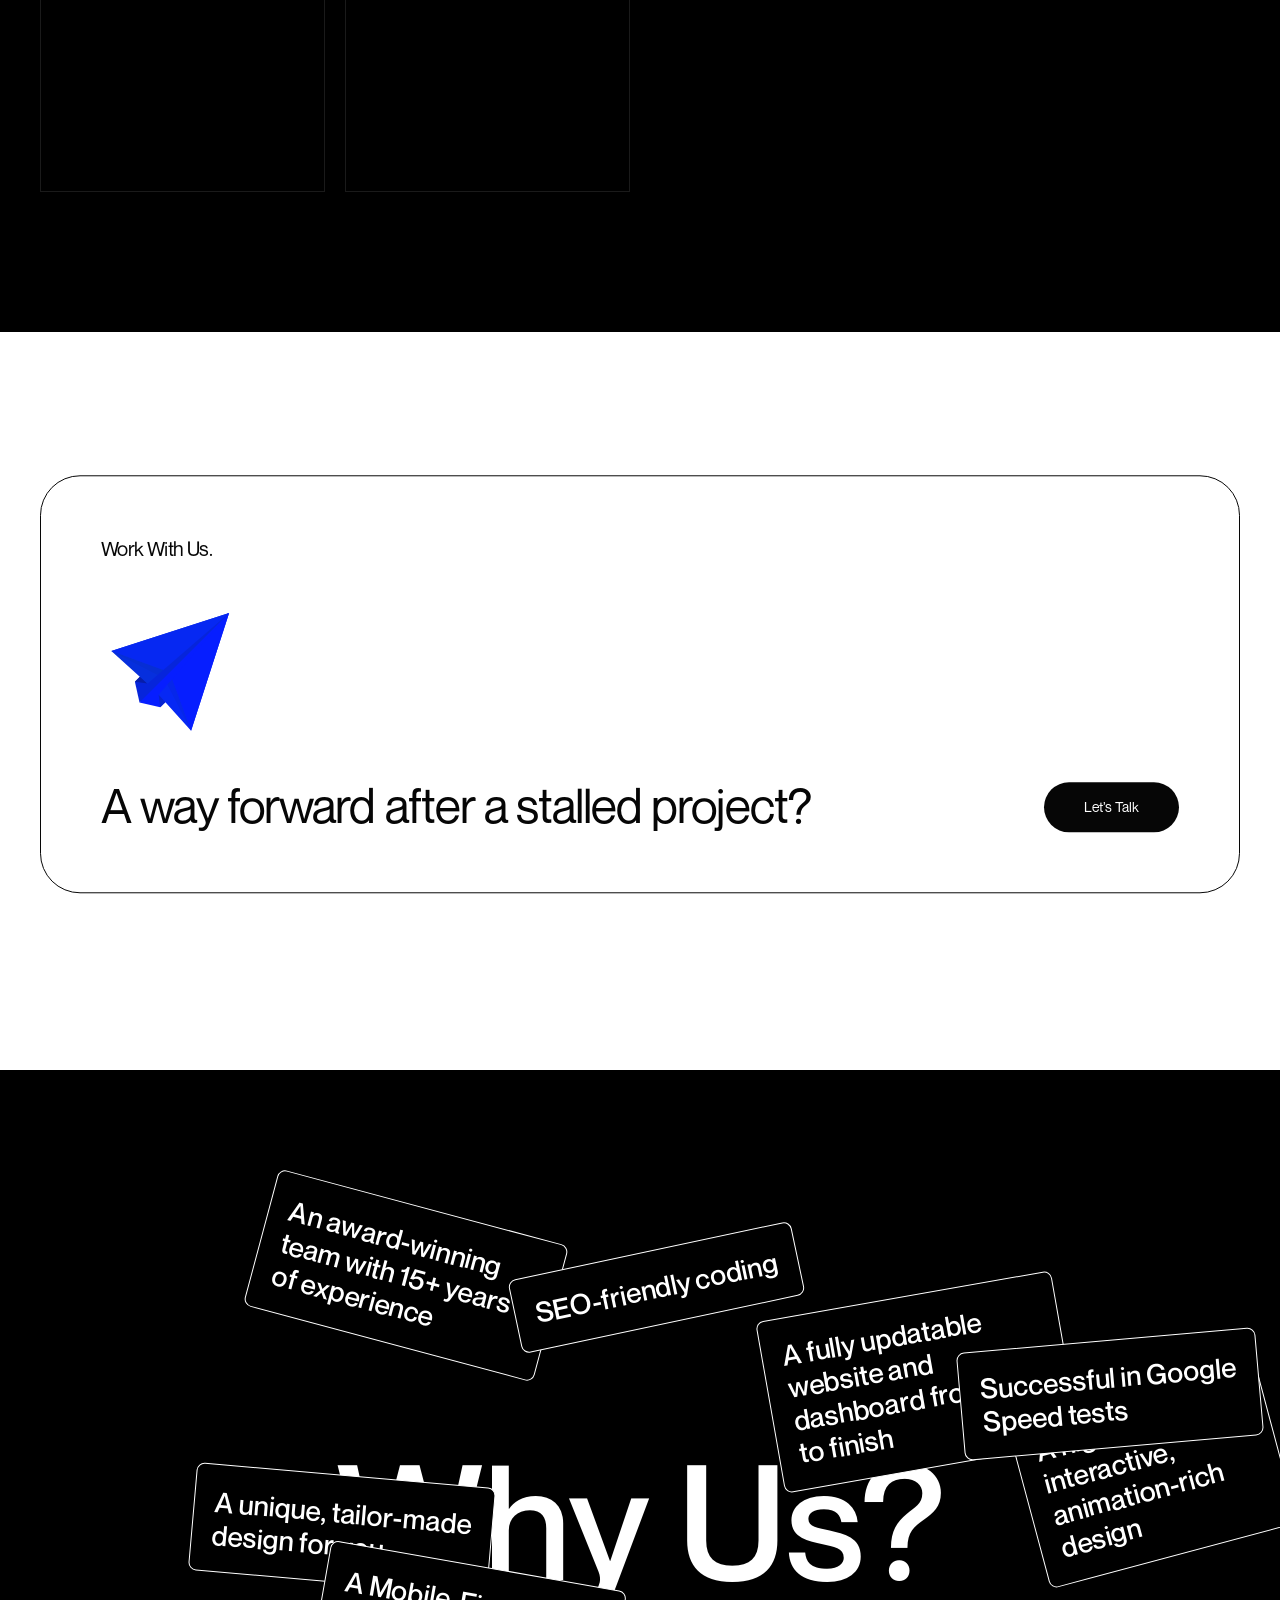
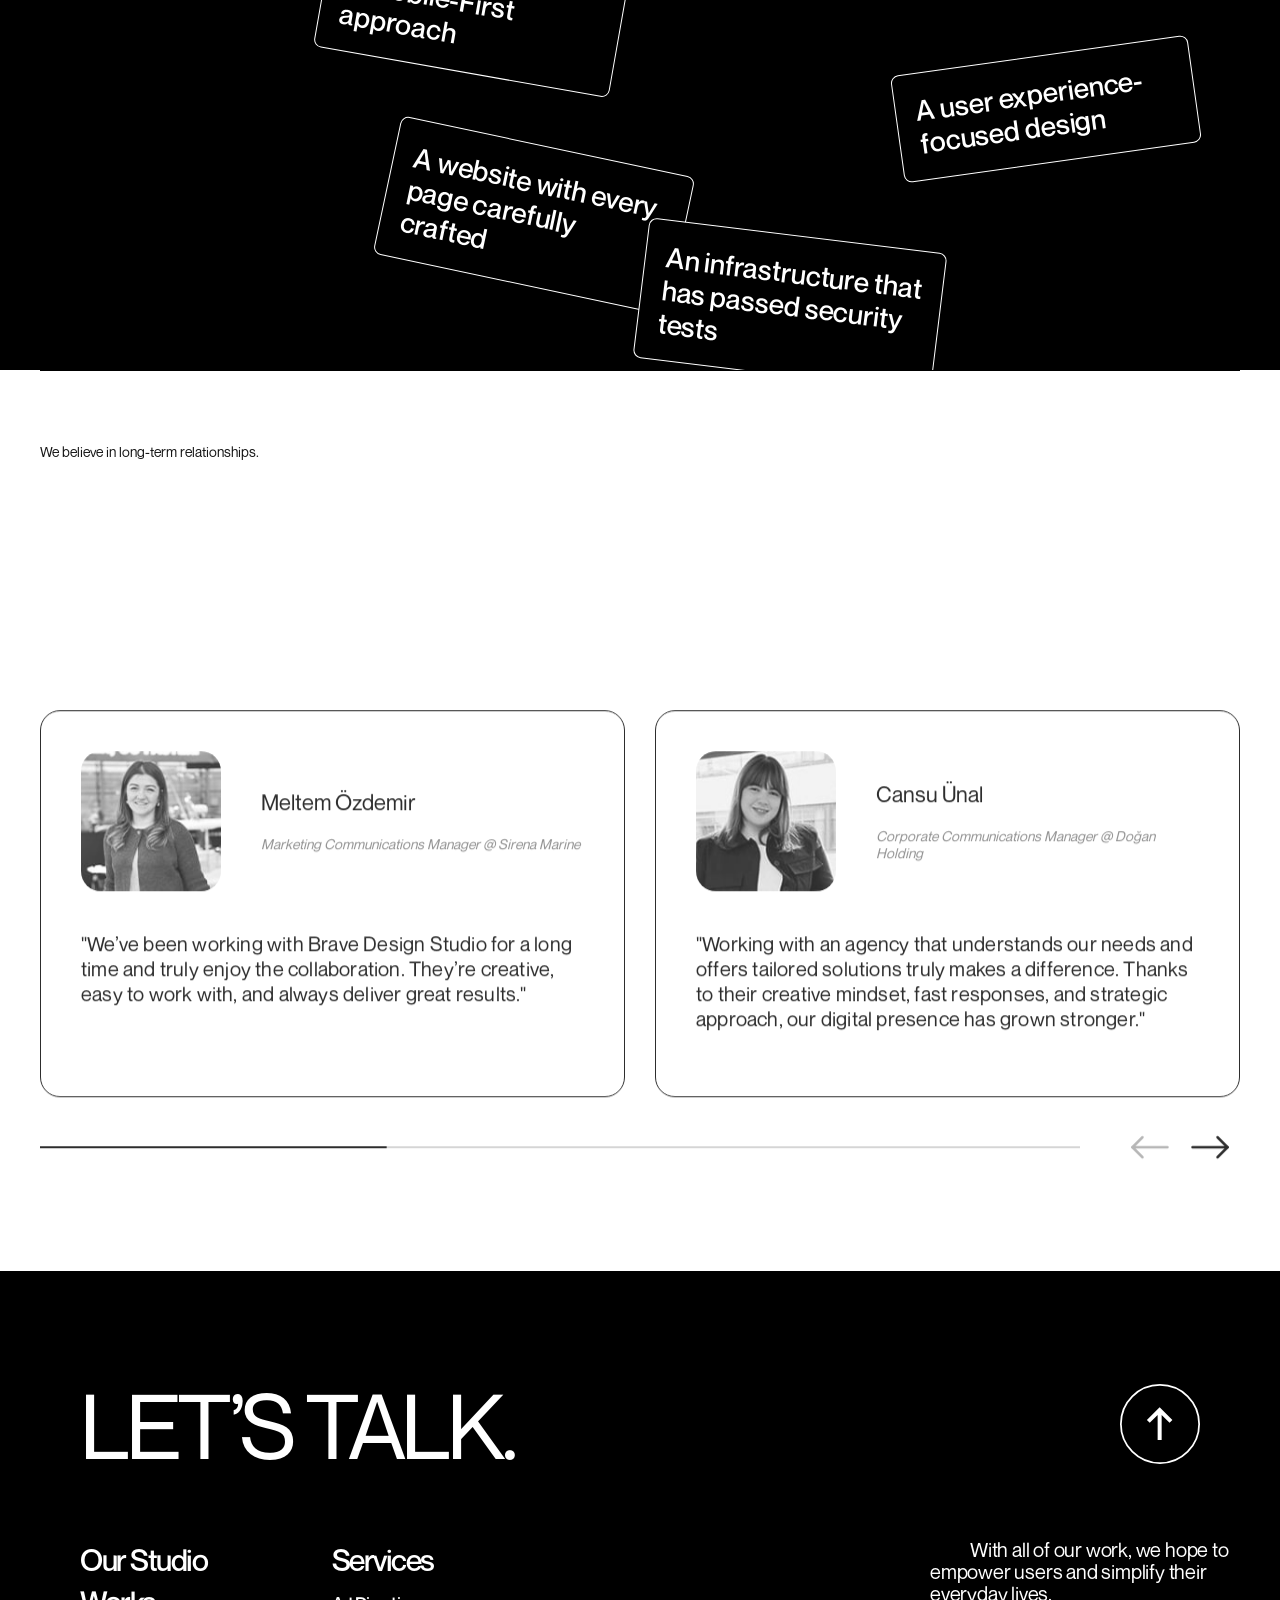
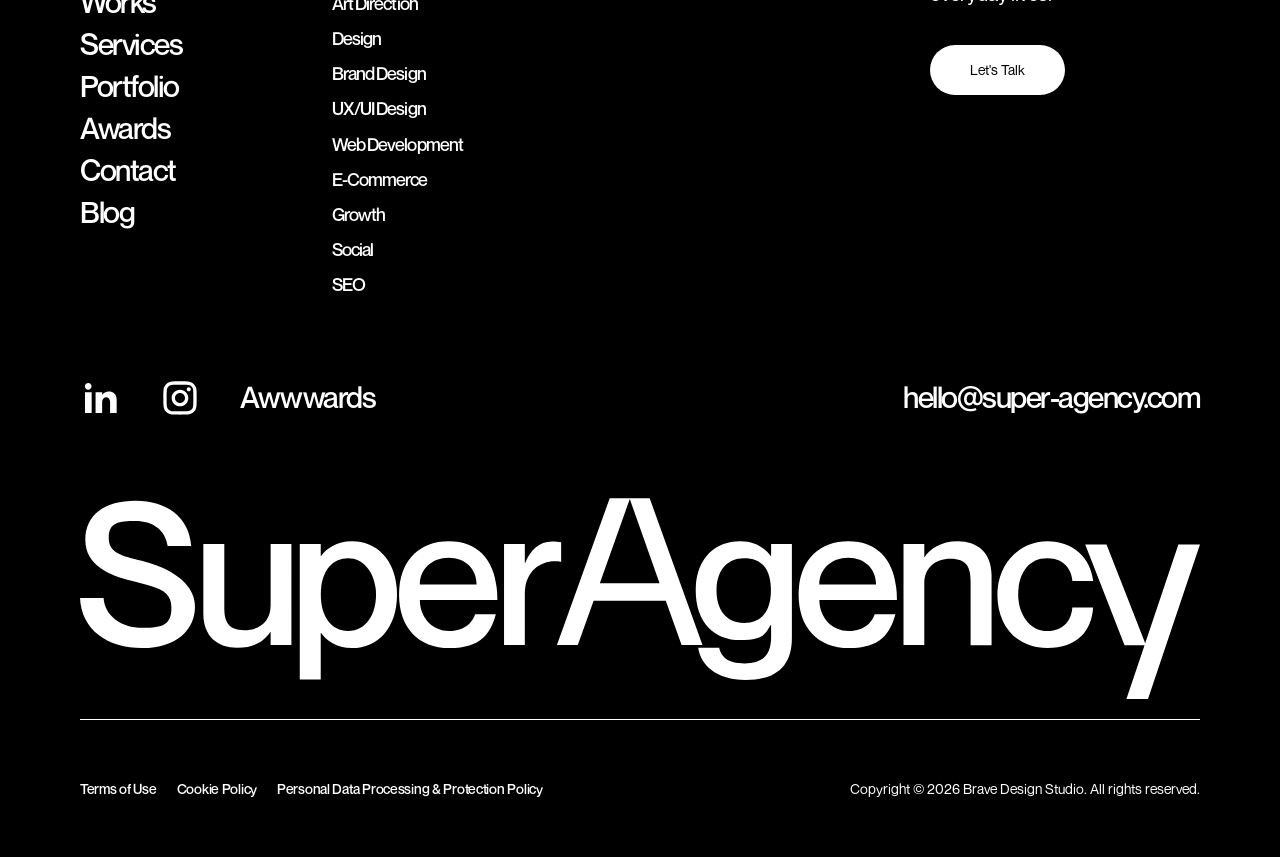
==== commit a11184c1: "Replace text logo with real Brave Design Studio logo files: icon mark on desktop, wordmark on mobile" ====
--- a/index.html
+++ b/index.html
@@ -145,7 +145,12 @@
     
 	
 	<div class="overlay" ></div><header class="">
-        <a class="logo" href="index.html">Brave Design Studio</a>
+        <a class="logo" href="index.html">
+            <img class="logo-icon-dark" src="./brand/bds-logo-dark.png" alt="Brave Design Studio">
+            <img class="logo-icon-light" src="./brand/bds-logo-light.png" alt="Brave Design Studio">
+            <img class="logo-word-dark" src="./brand/bds-wordmark-dark.png" alt="Brave Design Studio">
+            <img class="logo-word-light" src="./brand/bds-wordmark-light.png" alt="Brave Design Studio">
+        </a>
         <div class="time-zone-items" style="color: rgb(0, 0, 0);">
             <div class="item">
                 <span class="time" id="time-manila">10:40</span>
--- a/nav-fourmula.css
+++ b/nav-fourmula.css
@@ -33,16 +33,27 @@
   font-family: "Neue Montreal", Arial, Helvetica, sans-serif !important;
 }
 
-/* Text logo (replaces the old vector wordmark) */
+/* Brave Design Studio logo: icon mark on desktop, full wordmark on mobile.
+   Each swaps from its dark (light-background) variant to its light
+   (dark-background) variant when the full-screen menu is open. */
 header .logo {
-  font-family: inherit;
-  font-weight: 700;
-  font-size: 2rem;
-  color: #000;
+  display: block;
   text-decoration: none;
-  letter-spacing: -0.01em;
+  line-height: 0;
+}
+header .logo img {
+  display: none;
+  width: auto;
 }
 
-/* The site's original color-swap script targets "header .logo svg" (gone now that the
-   logo is text), so mirror it here for the new text logo when the full-screen menu opens. */
-header:has(.menu-button.active) .logo { color: #fff !important; }
+@media (min-width: 769px) {
+  header .logo img.logo-icon-dark { display: block; height: 3.2rem; }
+  header:has(.menu-button.active) .logo img.logo-icon-dark { display: none; }
+  header:has(.menu-button.active) .logo img.logo-icon-light { display: block; height: 3.2rem; }
+}
+
+@media (max-width: 768px) {
+  header .logo img.logo-word-dark { display: block; height: 1.8rem; }
+  header:has(.menu-button.active) .logo img.logo-word-dark { display: none; }
+  header:has(.menu-button.active) .logo img.logo-word-light { display: block; height: 1.8rem; }
+}
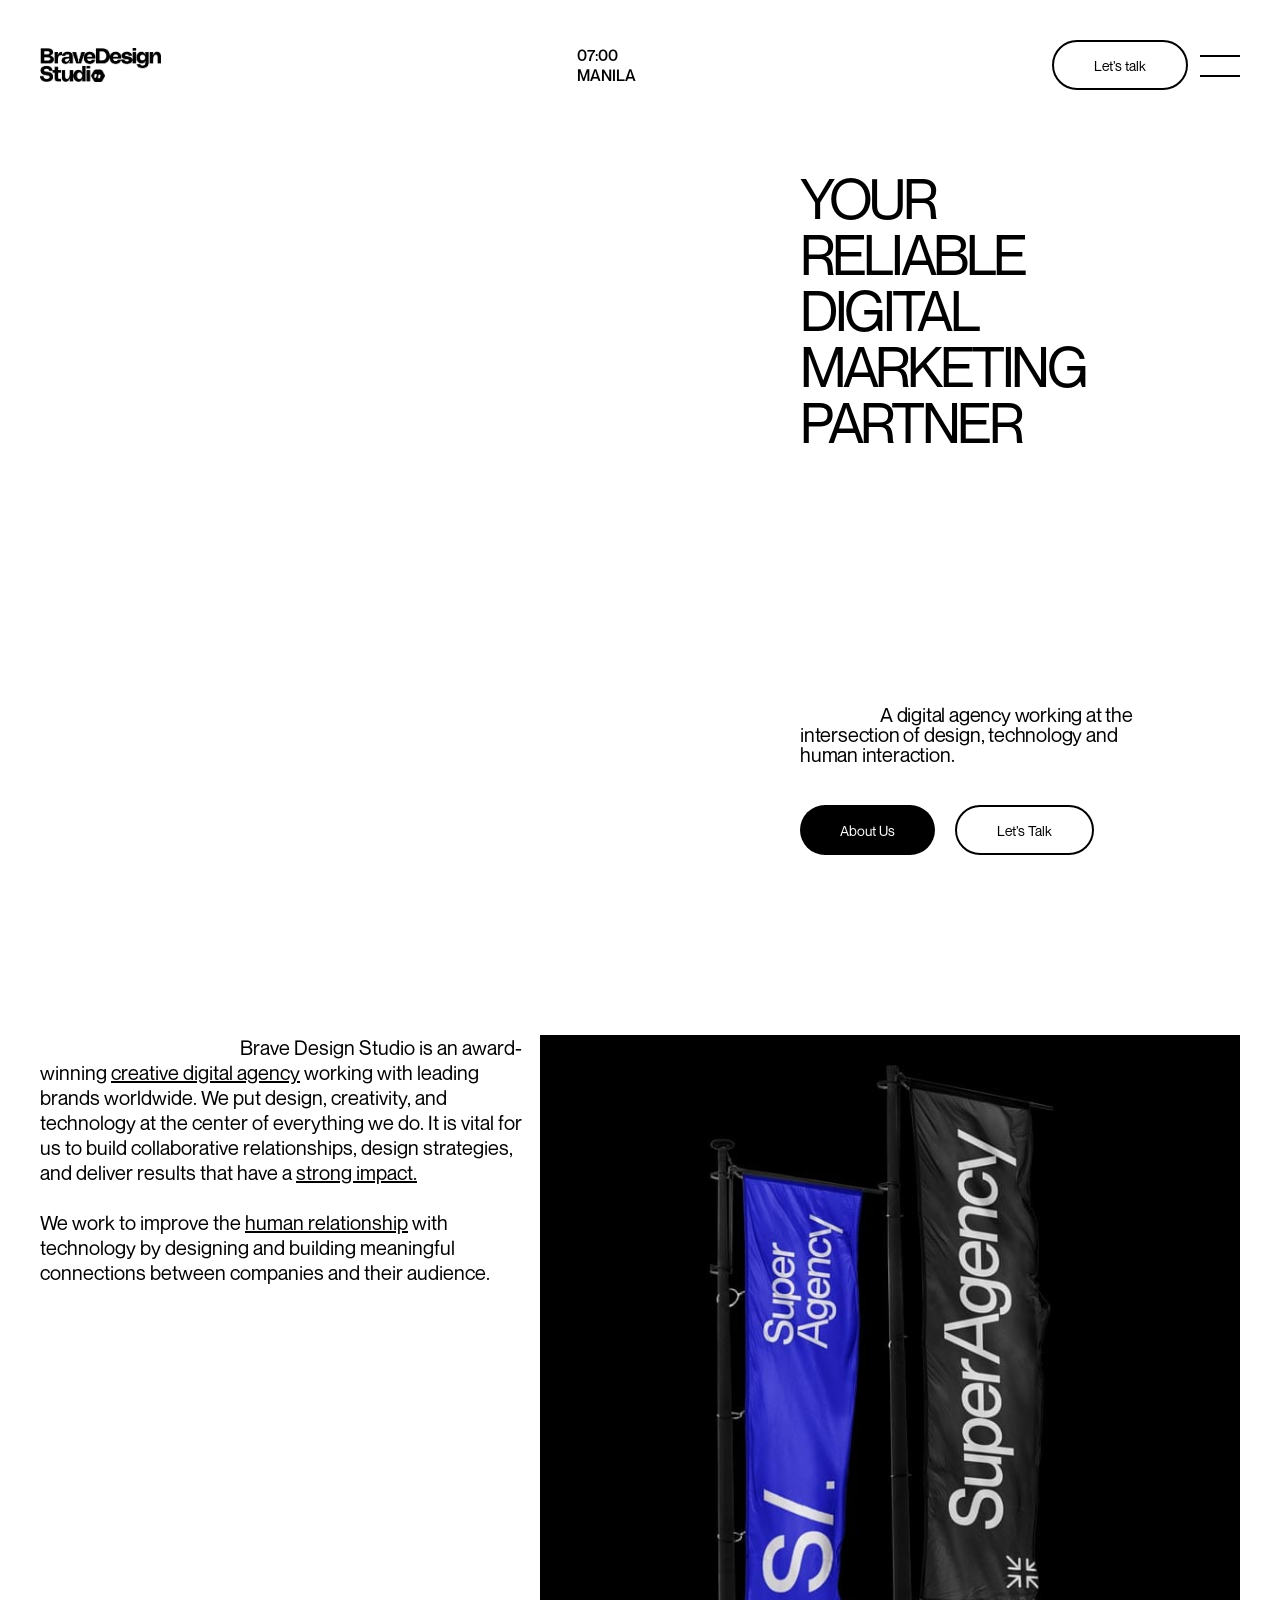
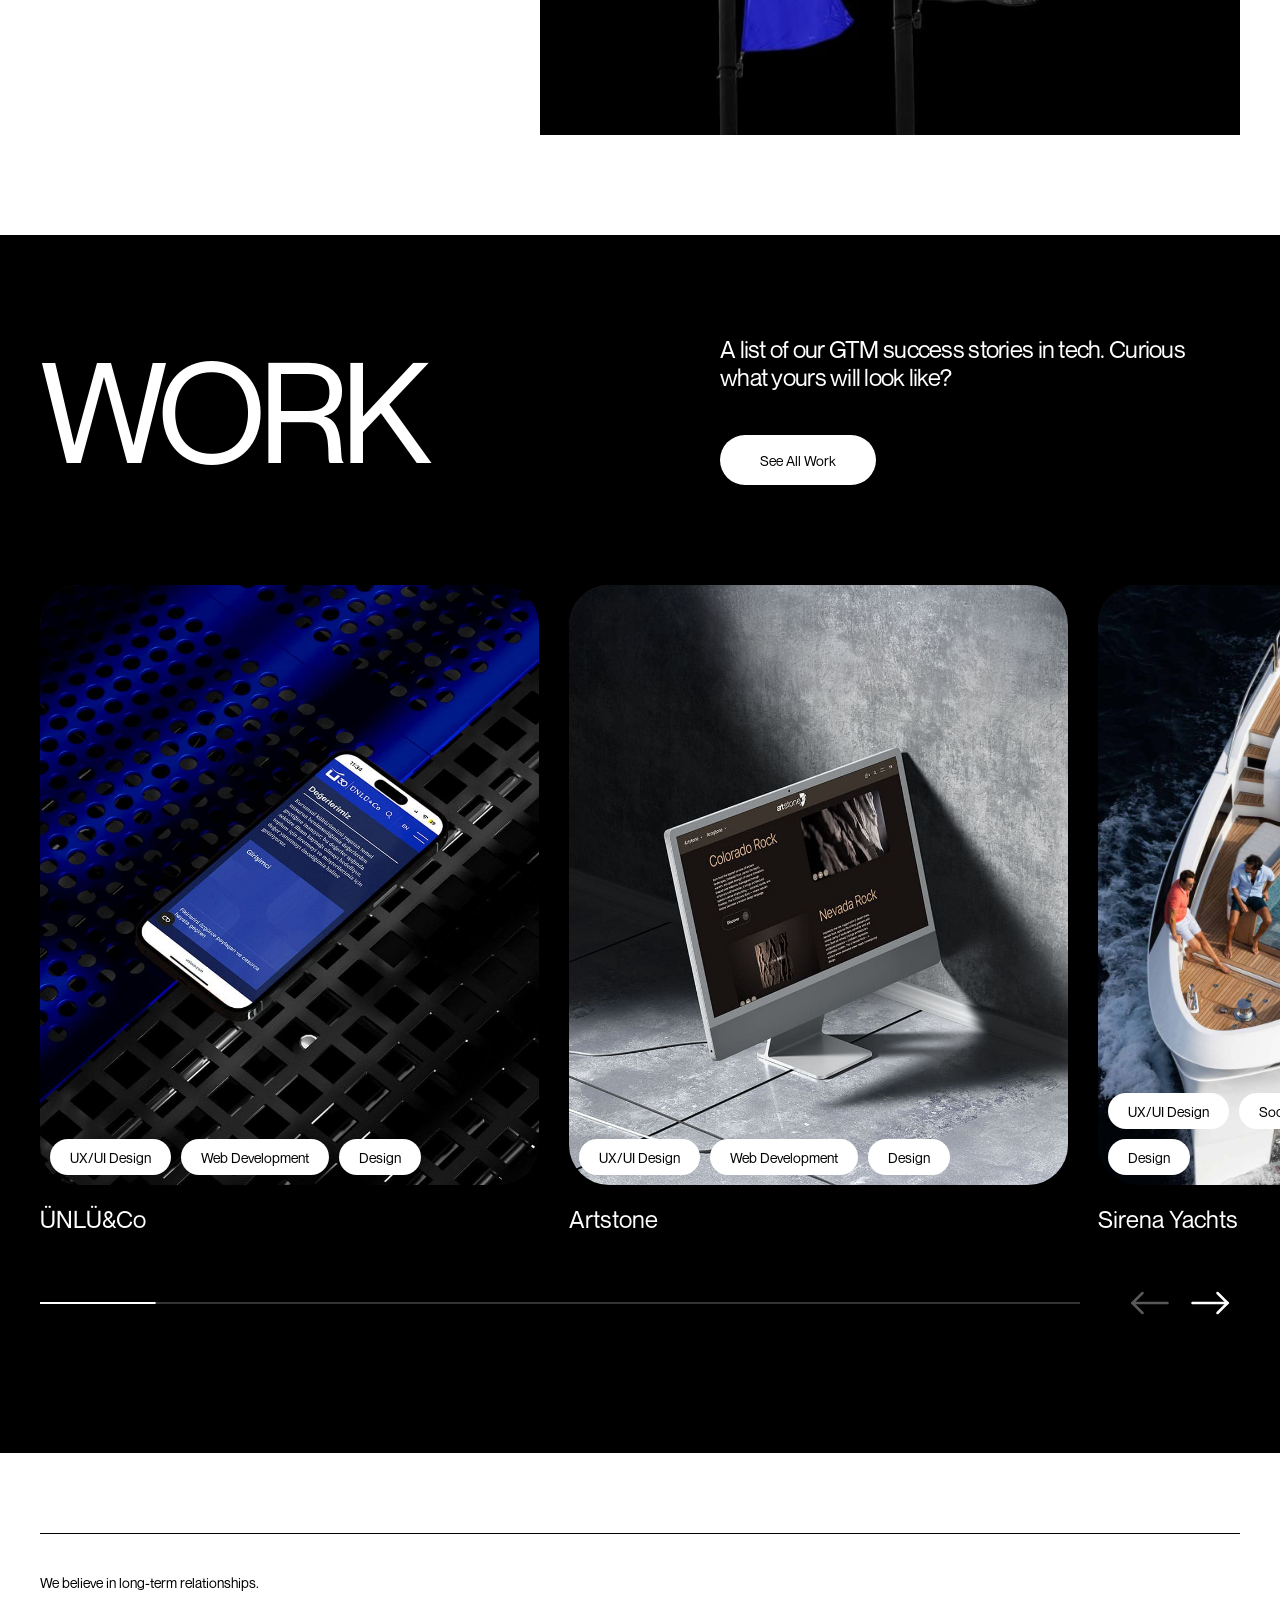
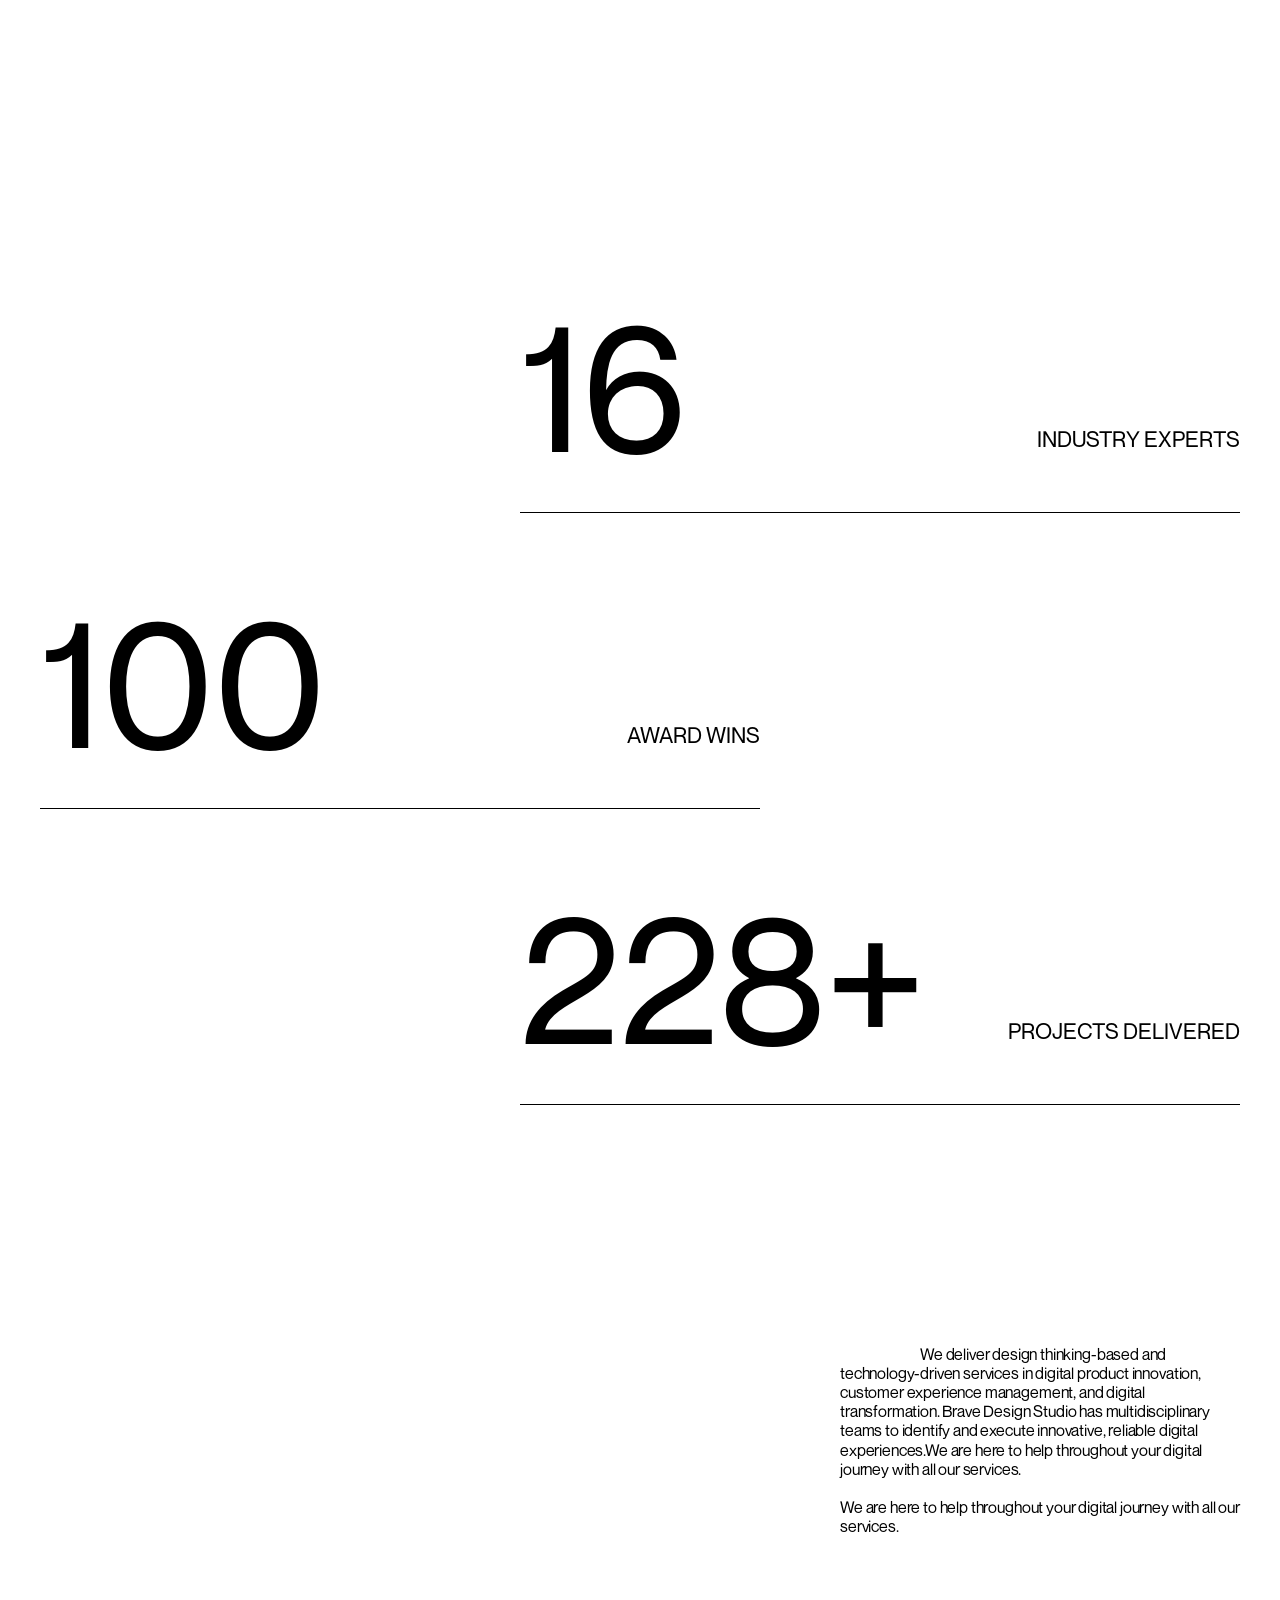
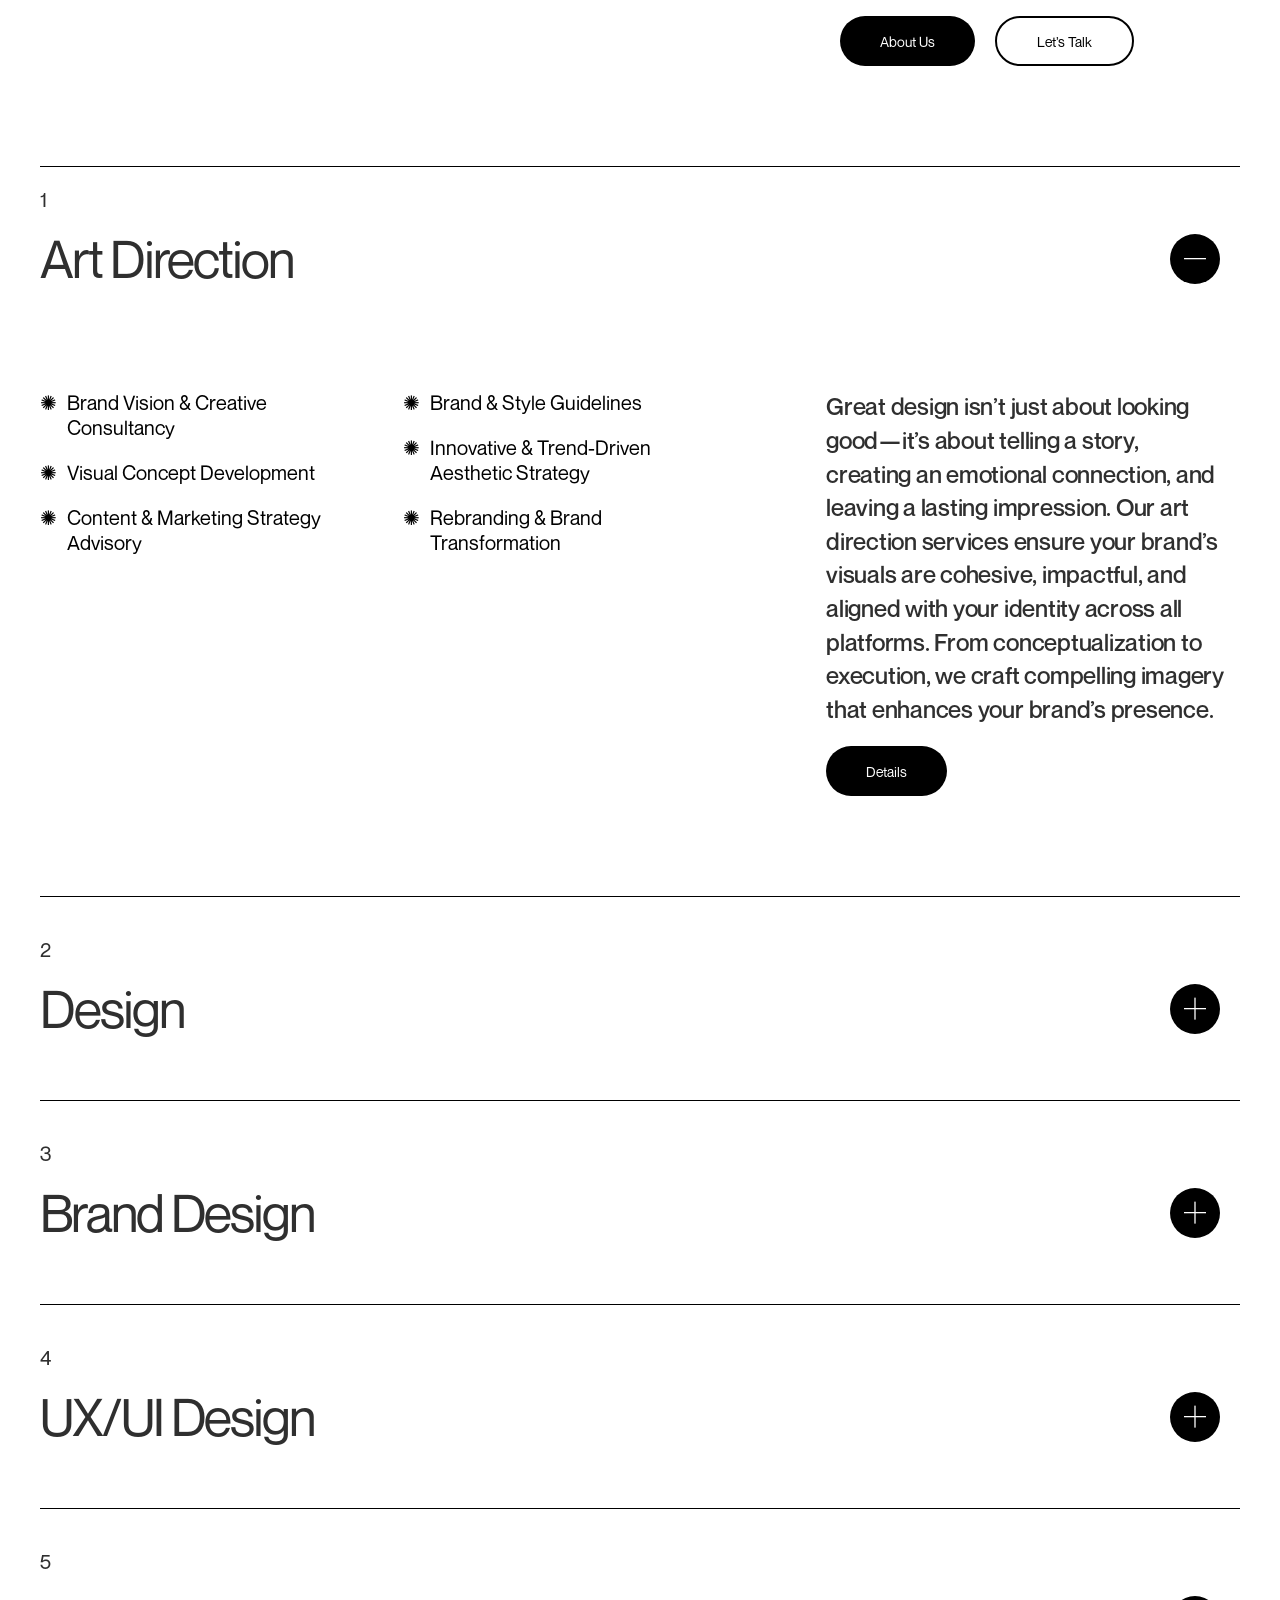
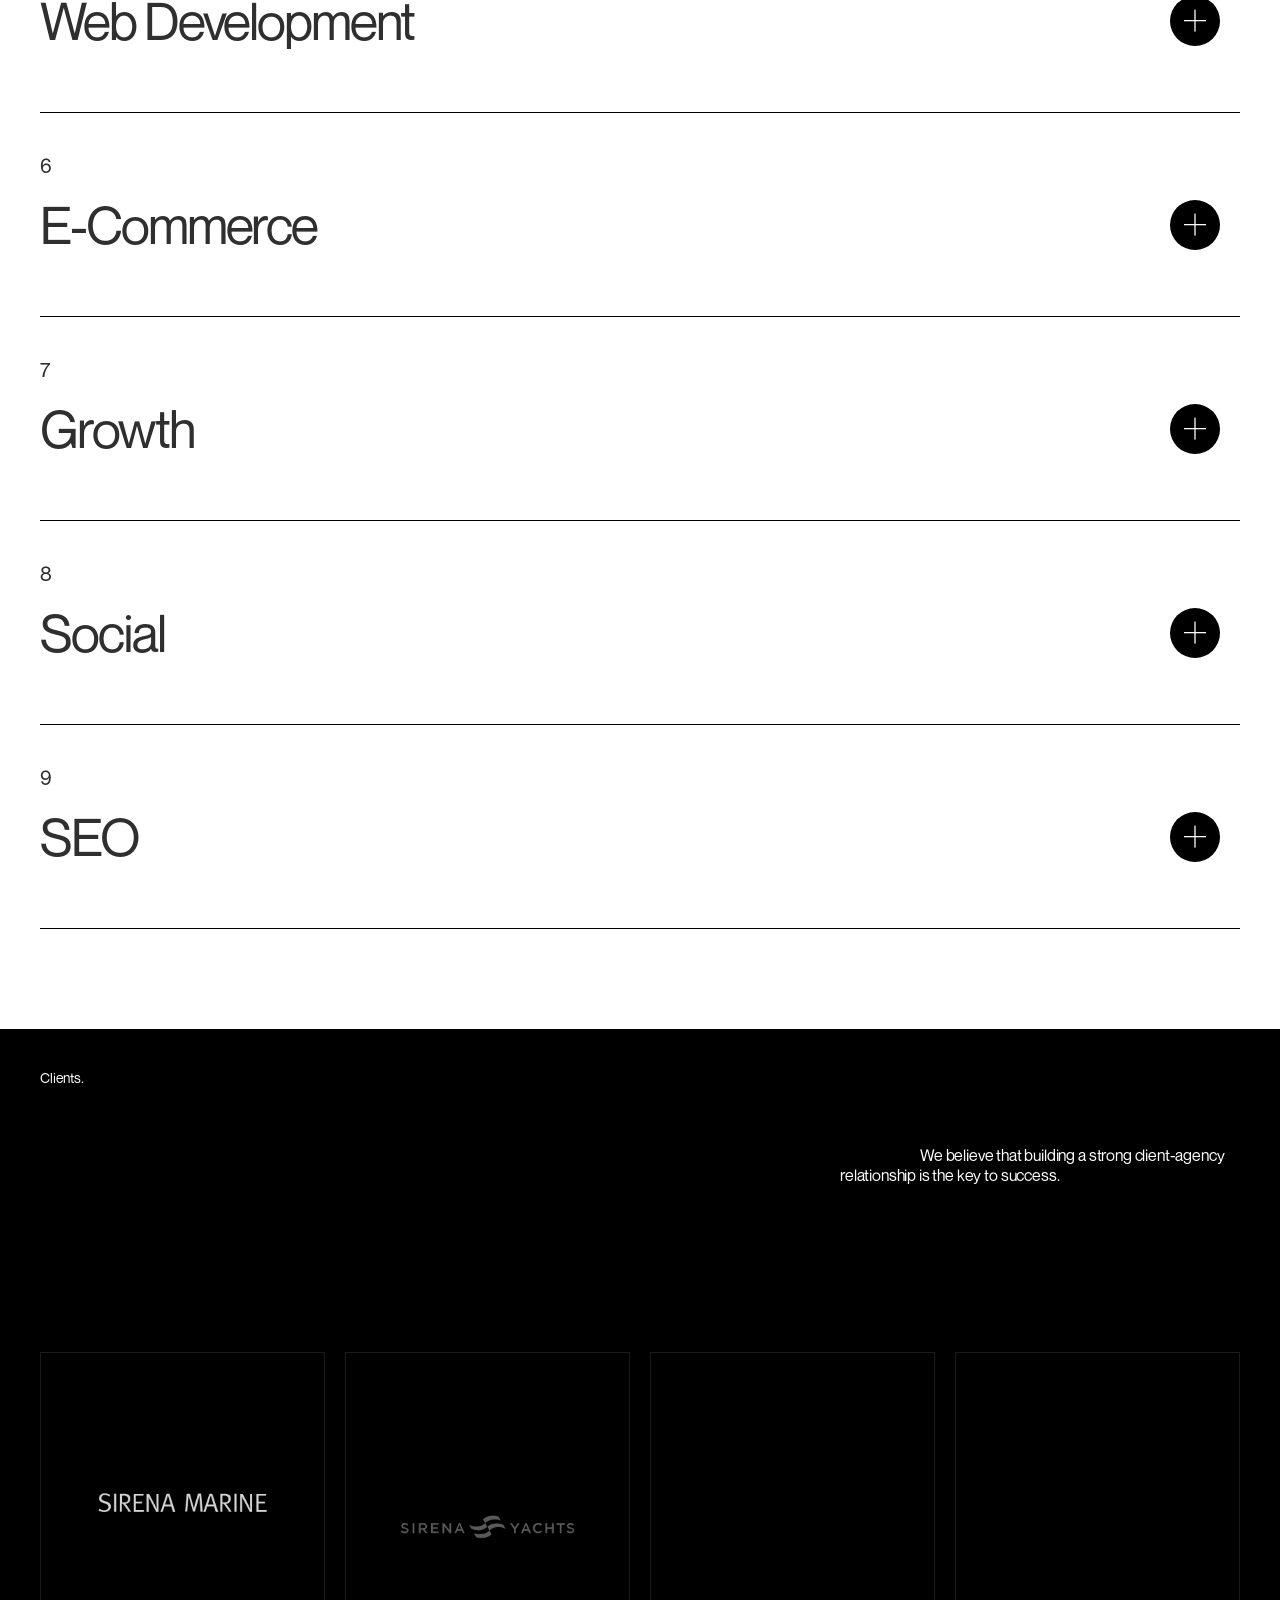
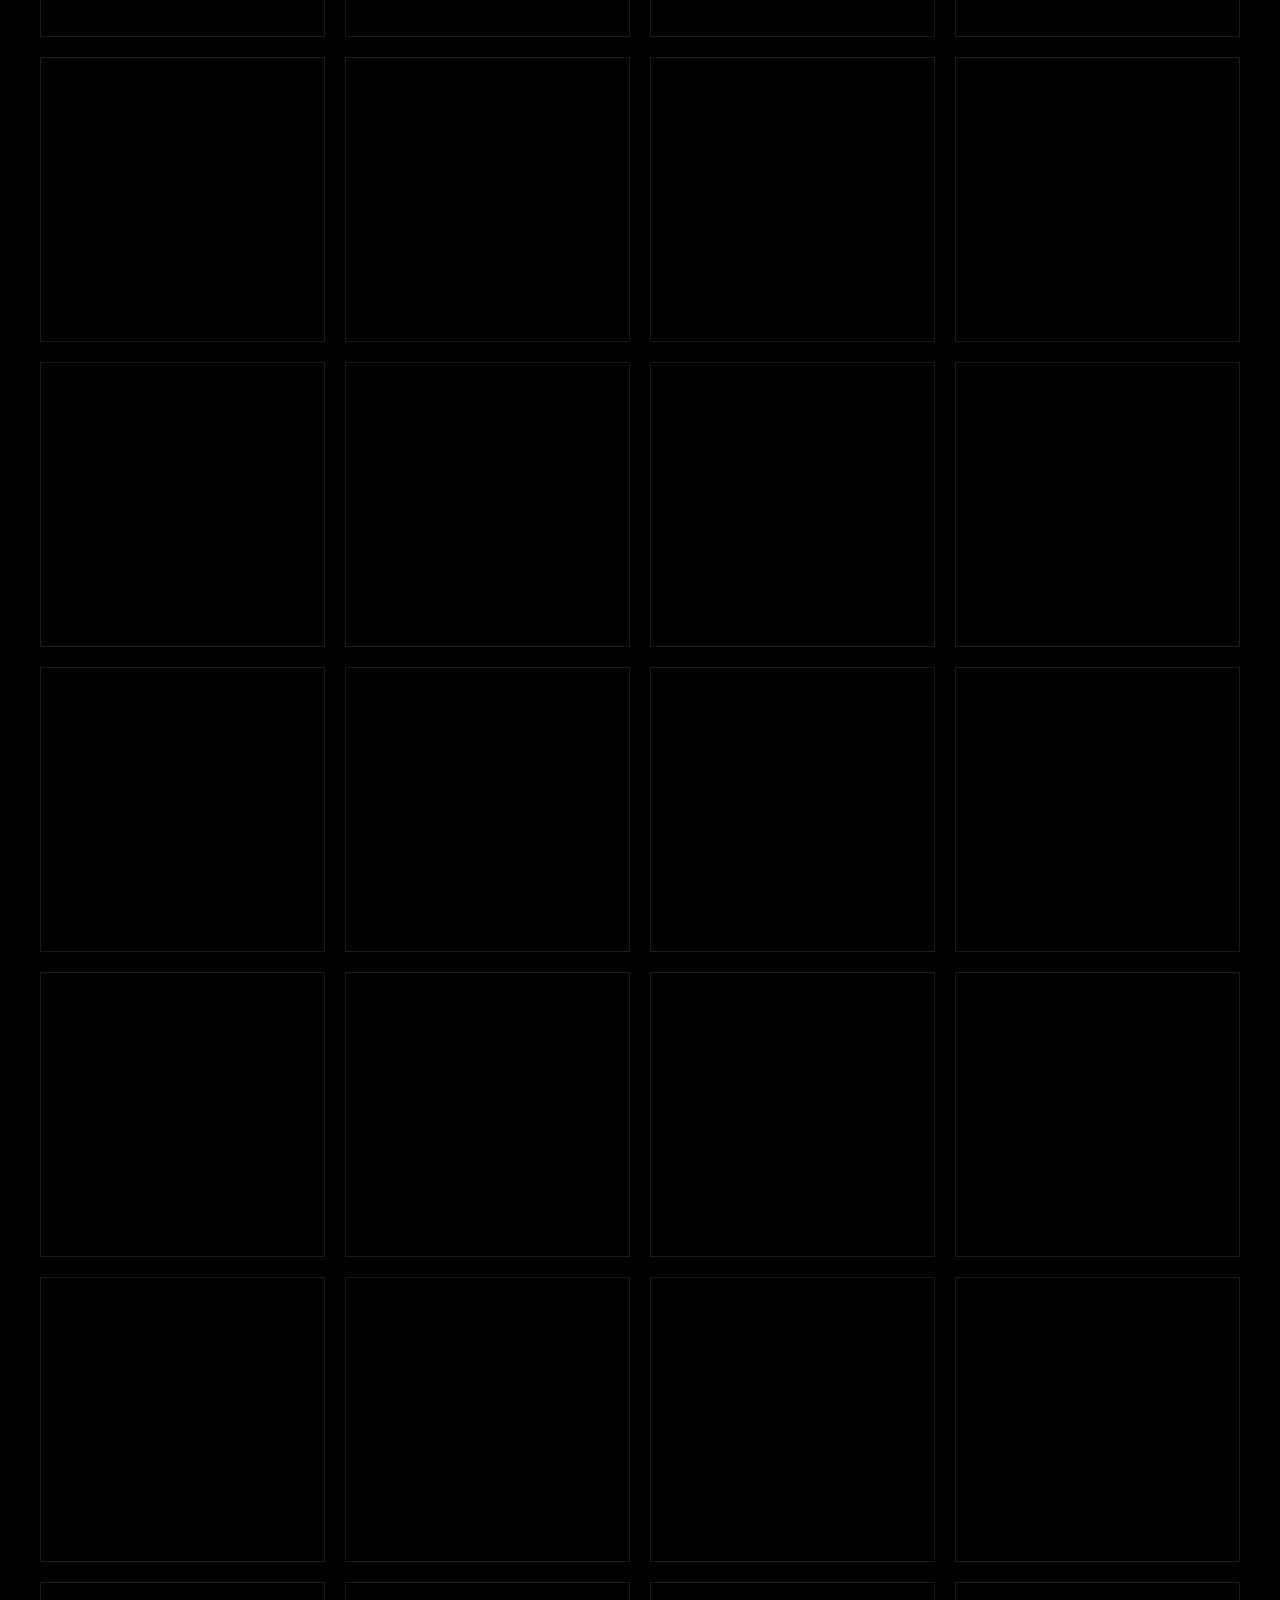
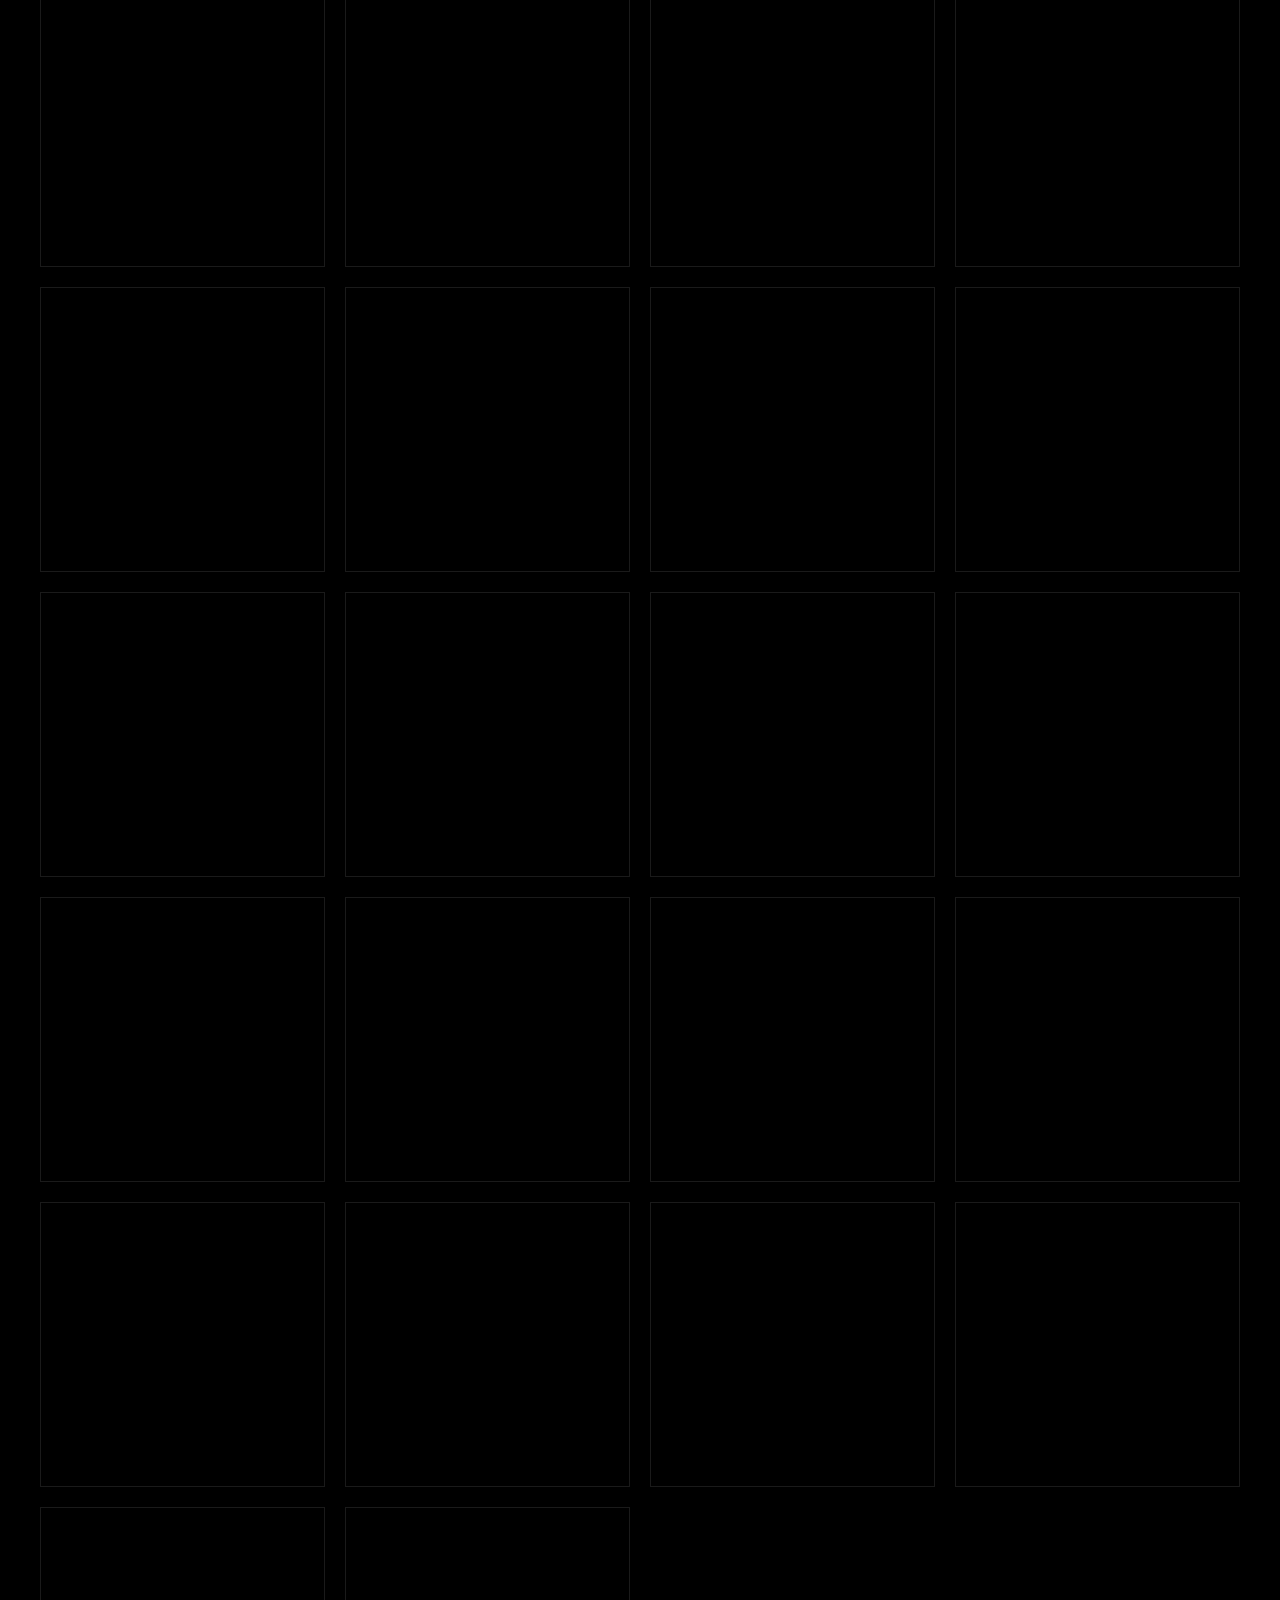
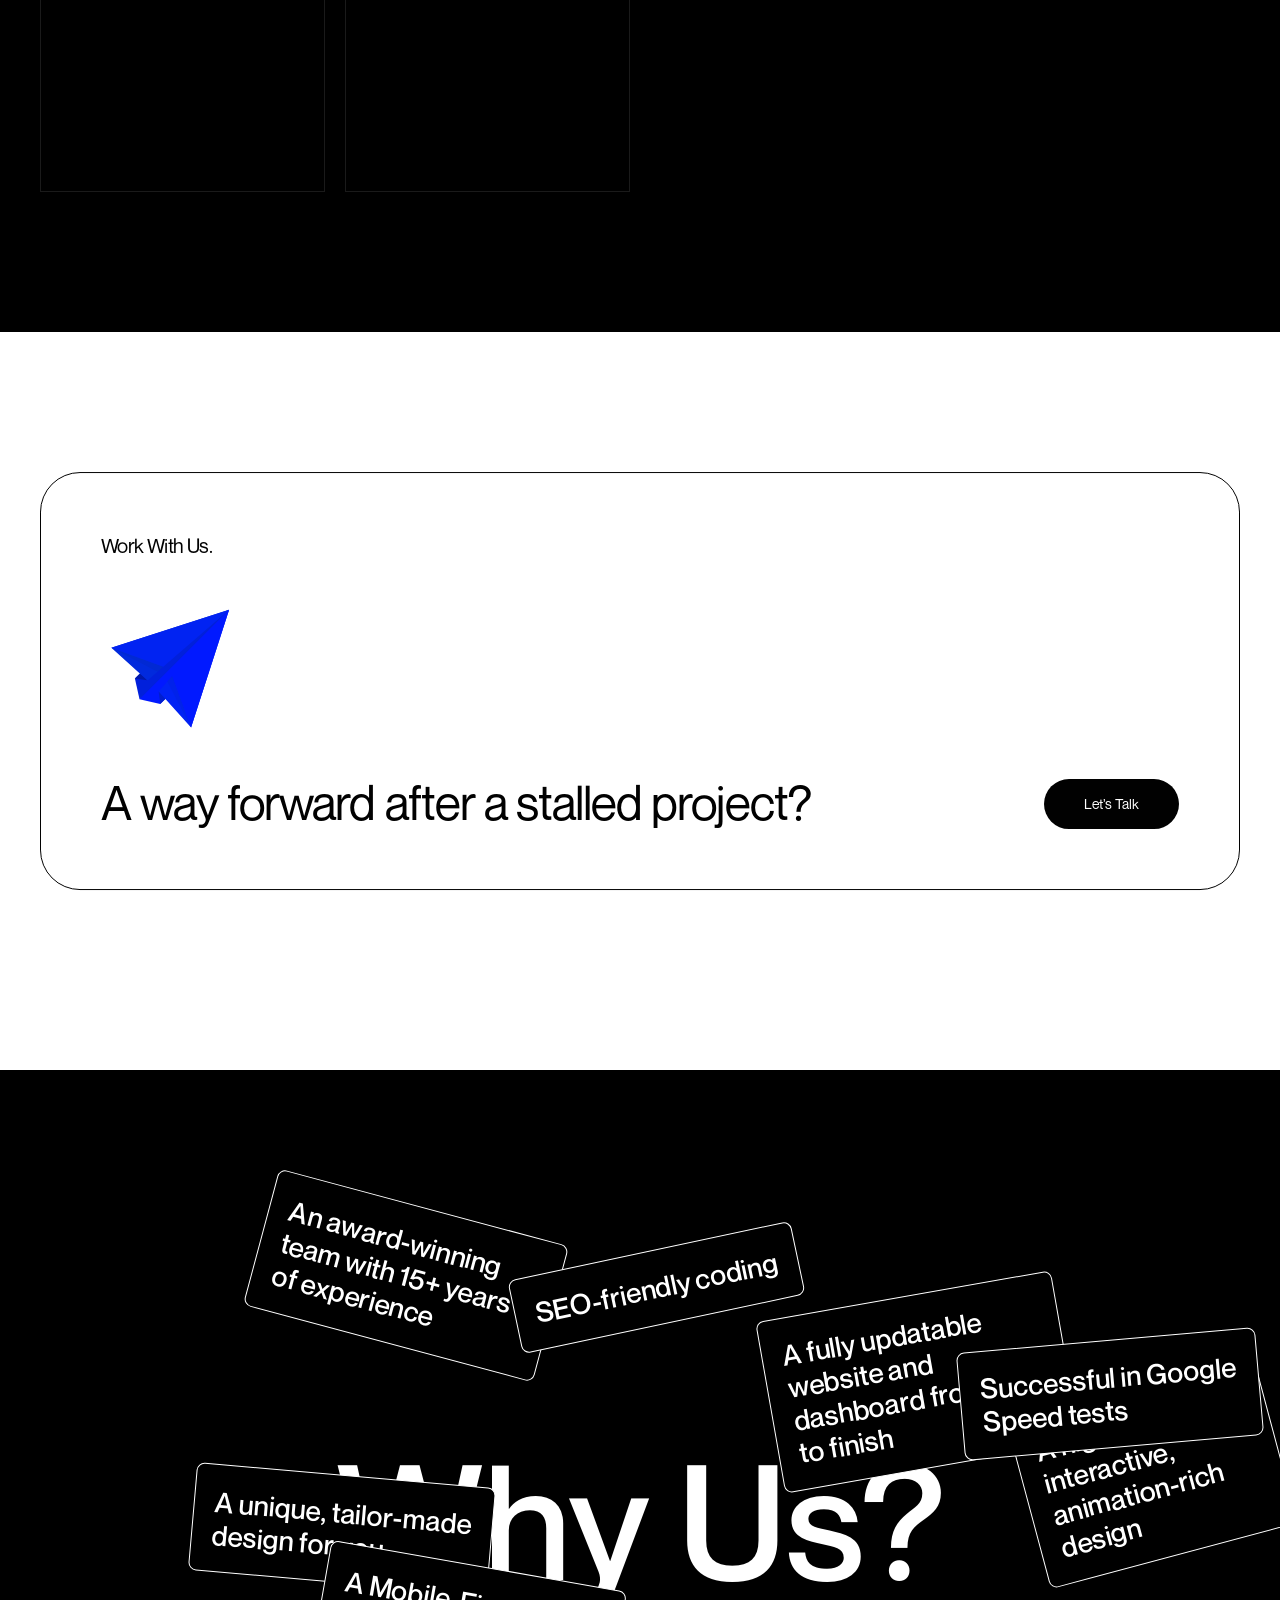
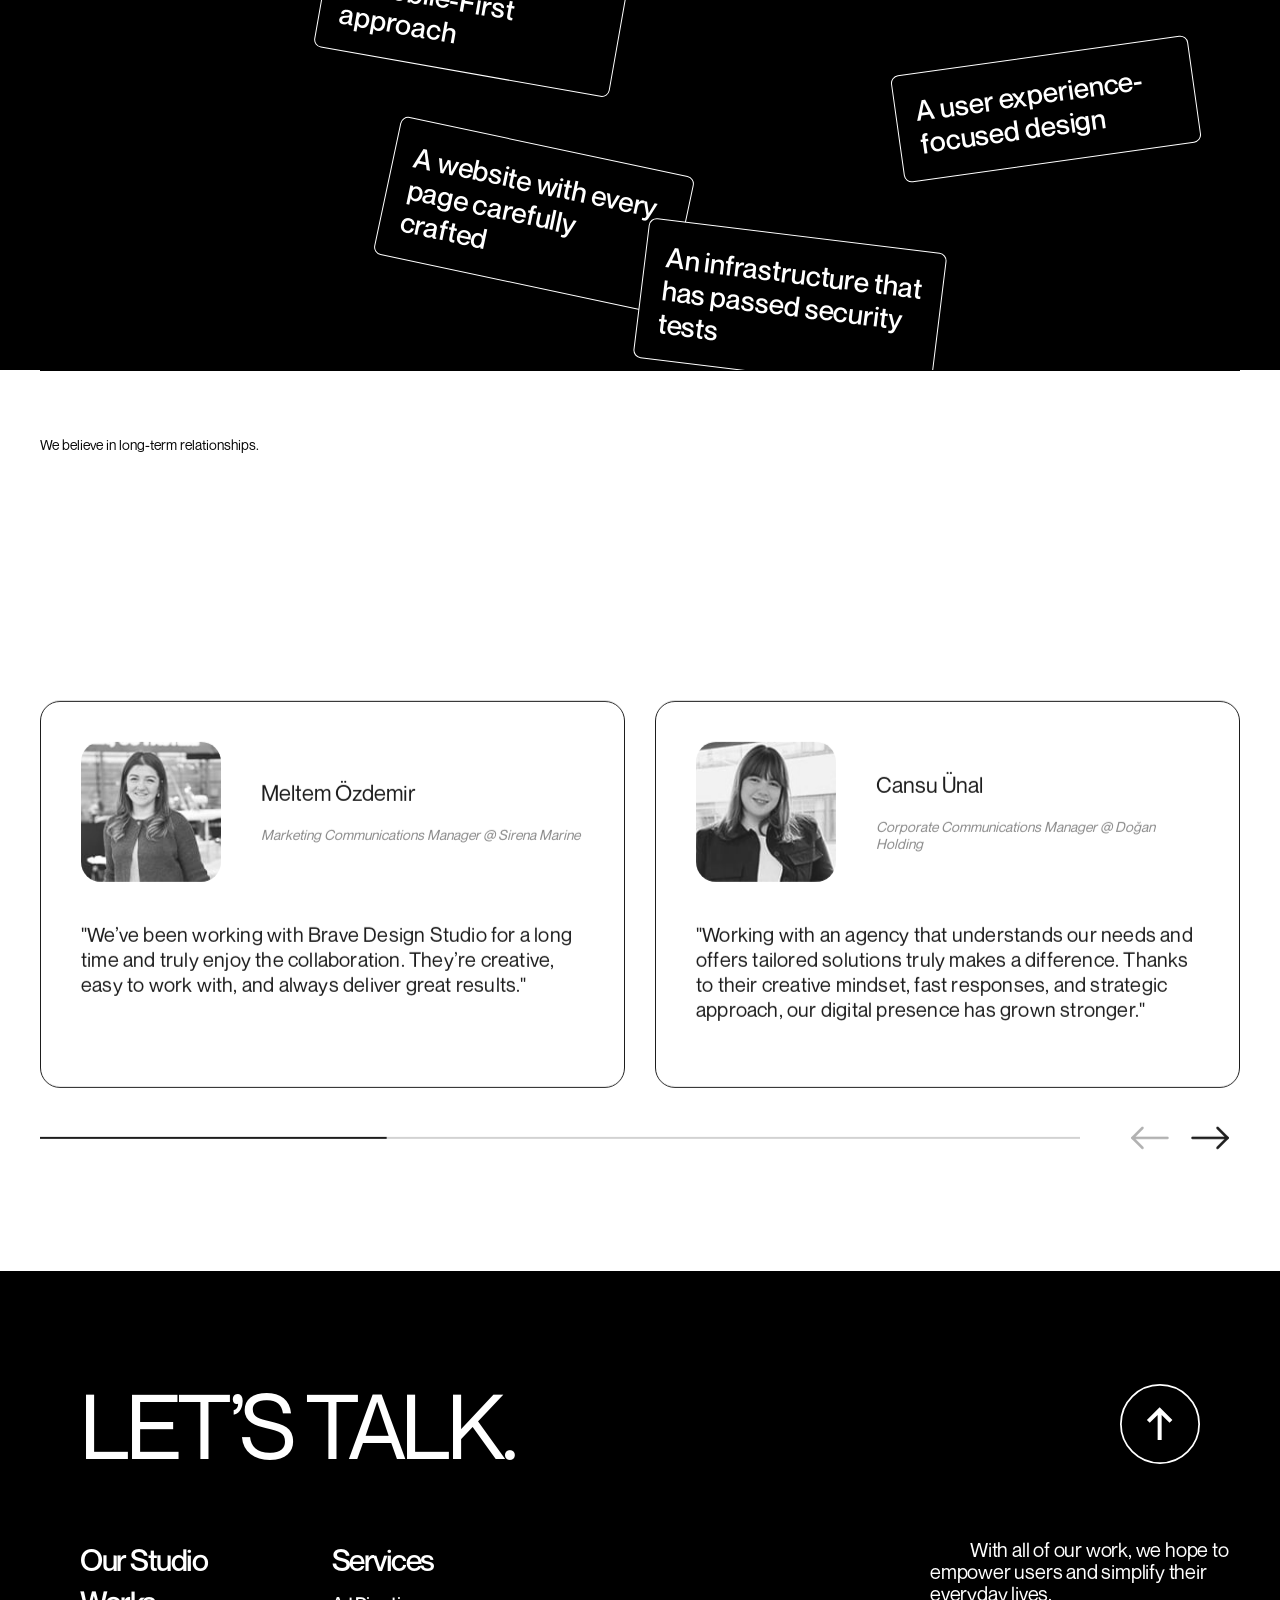
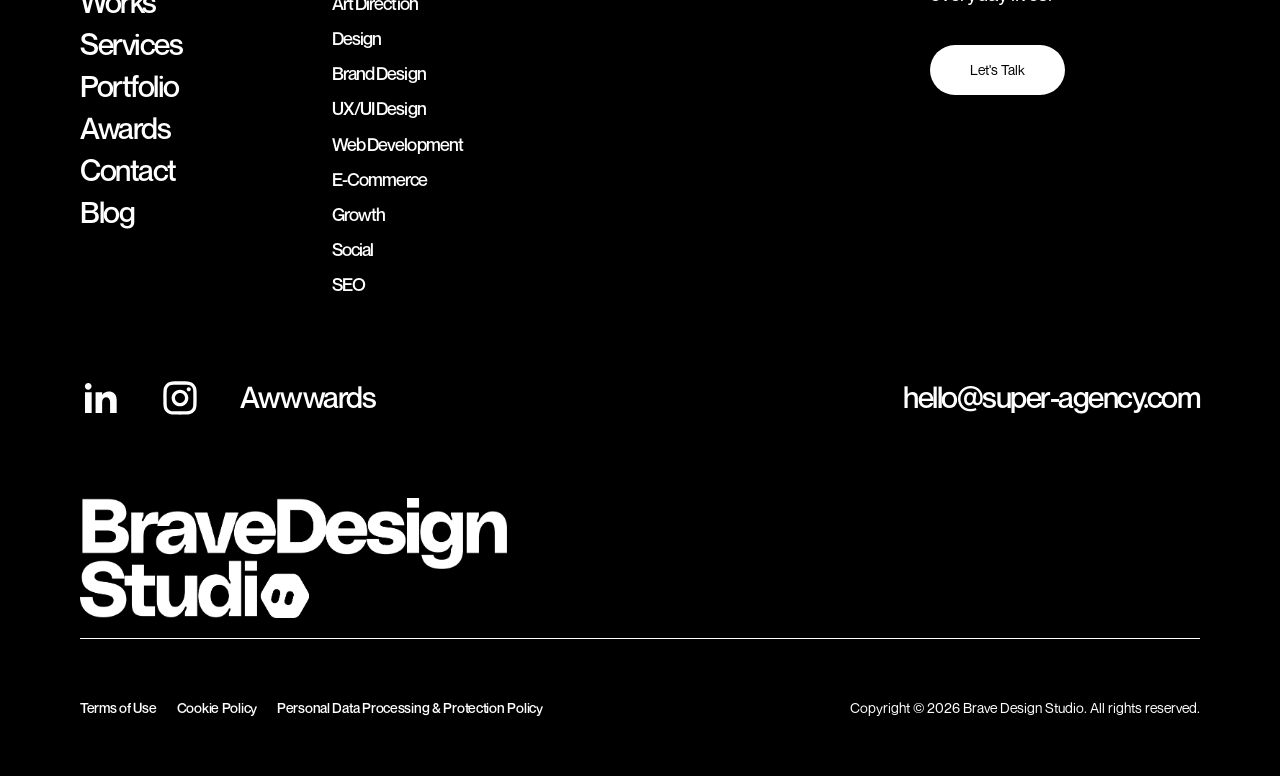
==== commit fd34ebf4: "Replace footer logo with Brave Design Studio wordmark, add spacing between header buttons" ====
--- a/index.html
+++ b/index.html
@@ -1684,7 +1684,7 @@
 	   
 			<div class="bottom">
 				<div class="logo">
-					<img src="./assets/logo-light.svg" alt="" class="">
+					<img src="./brand/bds-wordmark-light.png" alt="Brave Design Studio" class="footer-logo">
 				</div>
 				<div class="item">
 				
--- a/nav-fourmula.css
+++ b/nav-fourmula.css
@@ -33,7 +33,7 @@
   font-family: "Neue Montreal", Arial, Helvetica, sans-serif !important;
 }
 
-/* Brave Design Studio logo: icon mark on desktop, full wordmark on mobile.
+/* Brave Design Studio logo: full wordmark on desktop, icon mark on mobile.
    Each swaps from its dark (light-background) variant to its light
    (dark-background) variant when the full-screen menu is open. */
 header .logo {
@@ -47,13 +47,34 @@
 }
 
 @media (min-width: 769px) {
-  header .logo img.logo-icon-dark { display: block; height: 3.2rem; }
-  header:has(.menu-button.active) .logo img.logo-icon-dark { display: none; }
-  header:has(.menu-button.active) .logo img.logo-icon-light { display: block; height: 3.2rem; }
+  header .logo img.logo-word-dark { display: block; height: 3.4rem; }
+  header:has(.menu-button.active) .logo img.logo-word-dark { display: none; }
+  header:has(.menu-button.active) .logo img.logo-word-light { display: block; height: 3.4rem; }
 }
 
 @media (max-width: 768px) {
-  header .logo img.logo-word-dark { display: block; height: 1.8rem; }
-  header:has(.menu-button.active) .logo img.logo-word-dark { display: none; }
-  header:has(.menu-button.active) .logo img.logo-word-light { display: block; height: 1.8rem; }
+  header .logo img.logo-icon-dark { display: block; height: 2.4rem; }
+  header:has(.menu-button.active) .logo img.logo-icon-dark { display: none; }
+  header:has(.menu-button.active) .logo img.logo-icon-light { display: block; height: 2.4rem; }
 }
+
+/* Space between the "Let's talk" button and the menu icon (previously flush
+   against each other since .right relies on justify-content, not a gap) */
+header .right {
+  gap: 1.2rem;
+}
+
+/* Footer wordmark: the original was a single-line SVG that stretched to the
+   container's full width; ours is a two-line lockup, so size by height instead
+   of letting it stretch to 100% width (which would make it too tall). */
+.bottom .logo {
+  display: flex;
+}
+.footer-logo {
+  width: auto !important;
+  height: 12rem;
+  max-width: 100%;
+}
+@media (max-width: 768px) {
+  .footer-logo { height: 6rem; }
+}
